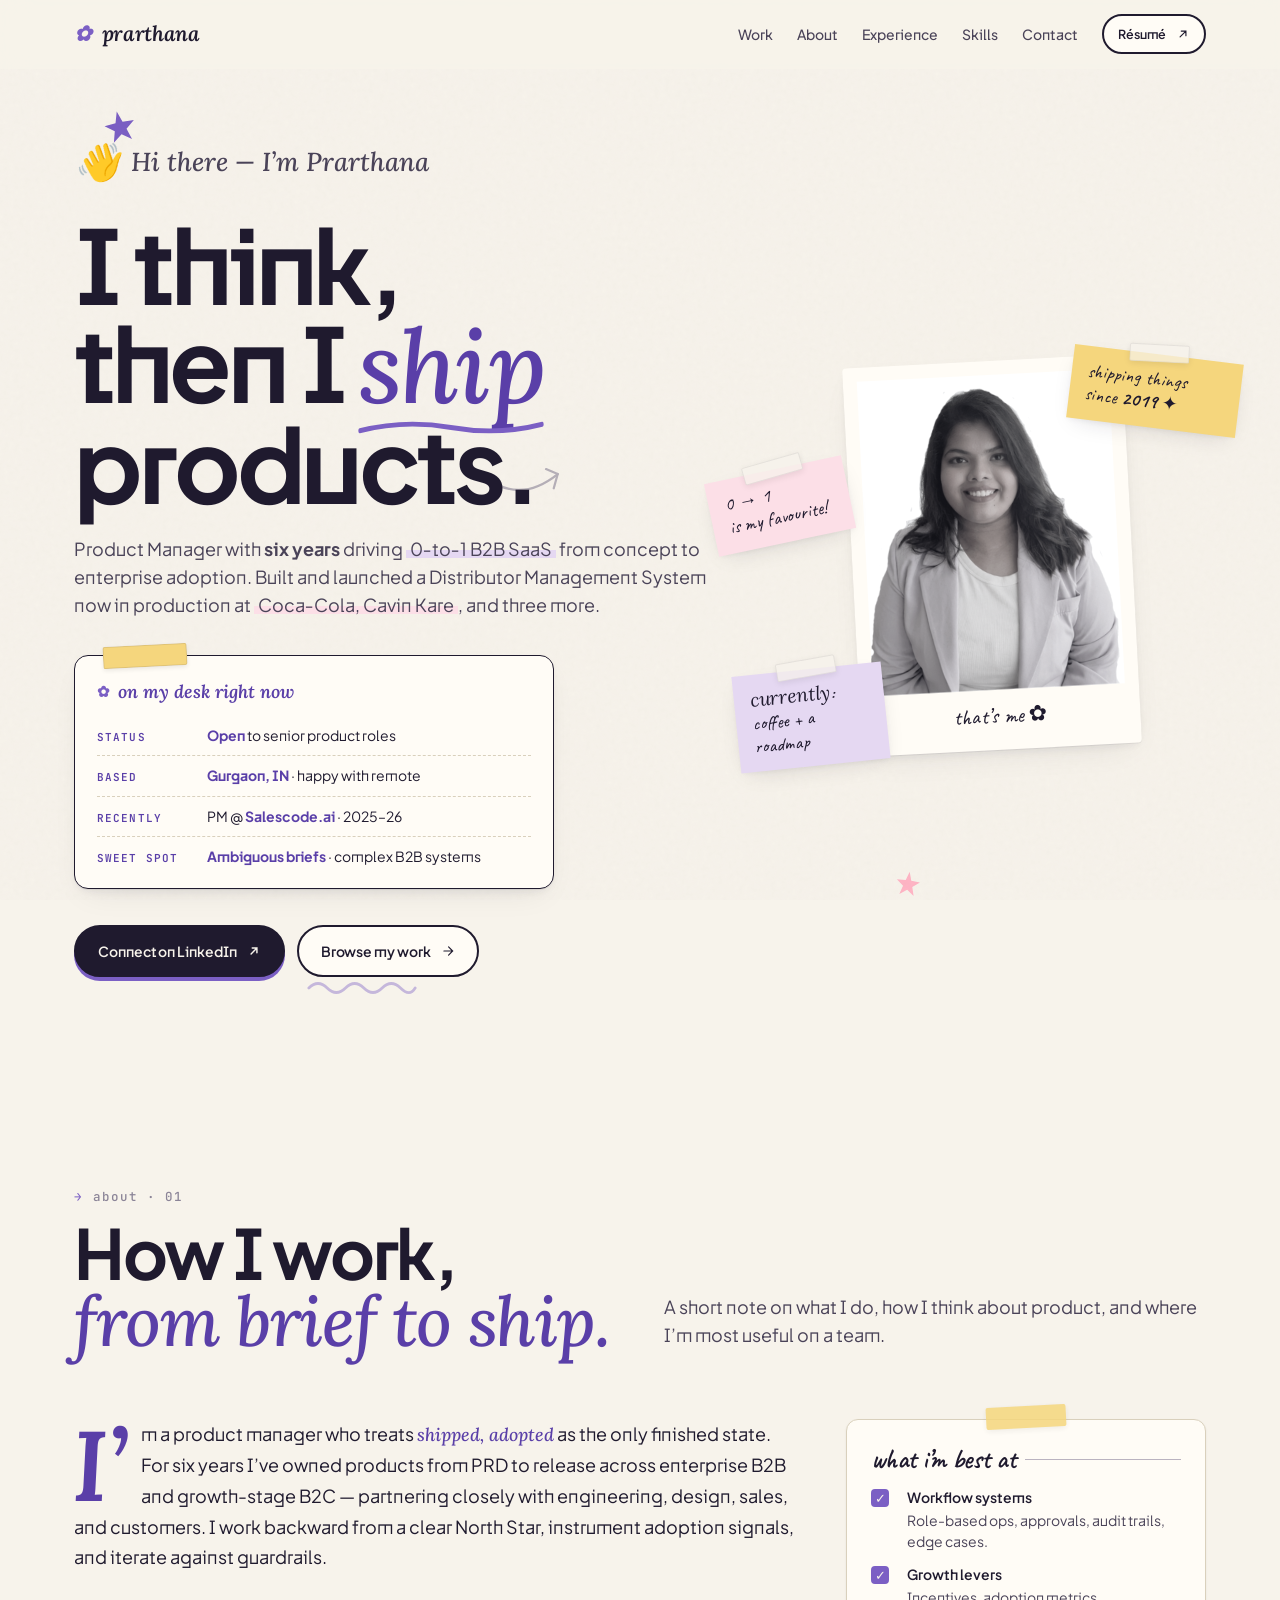
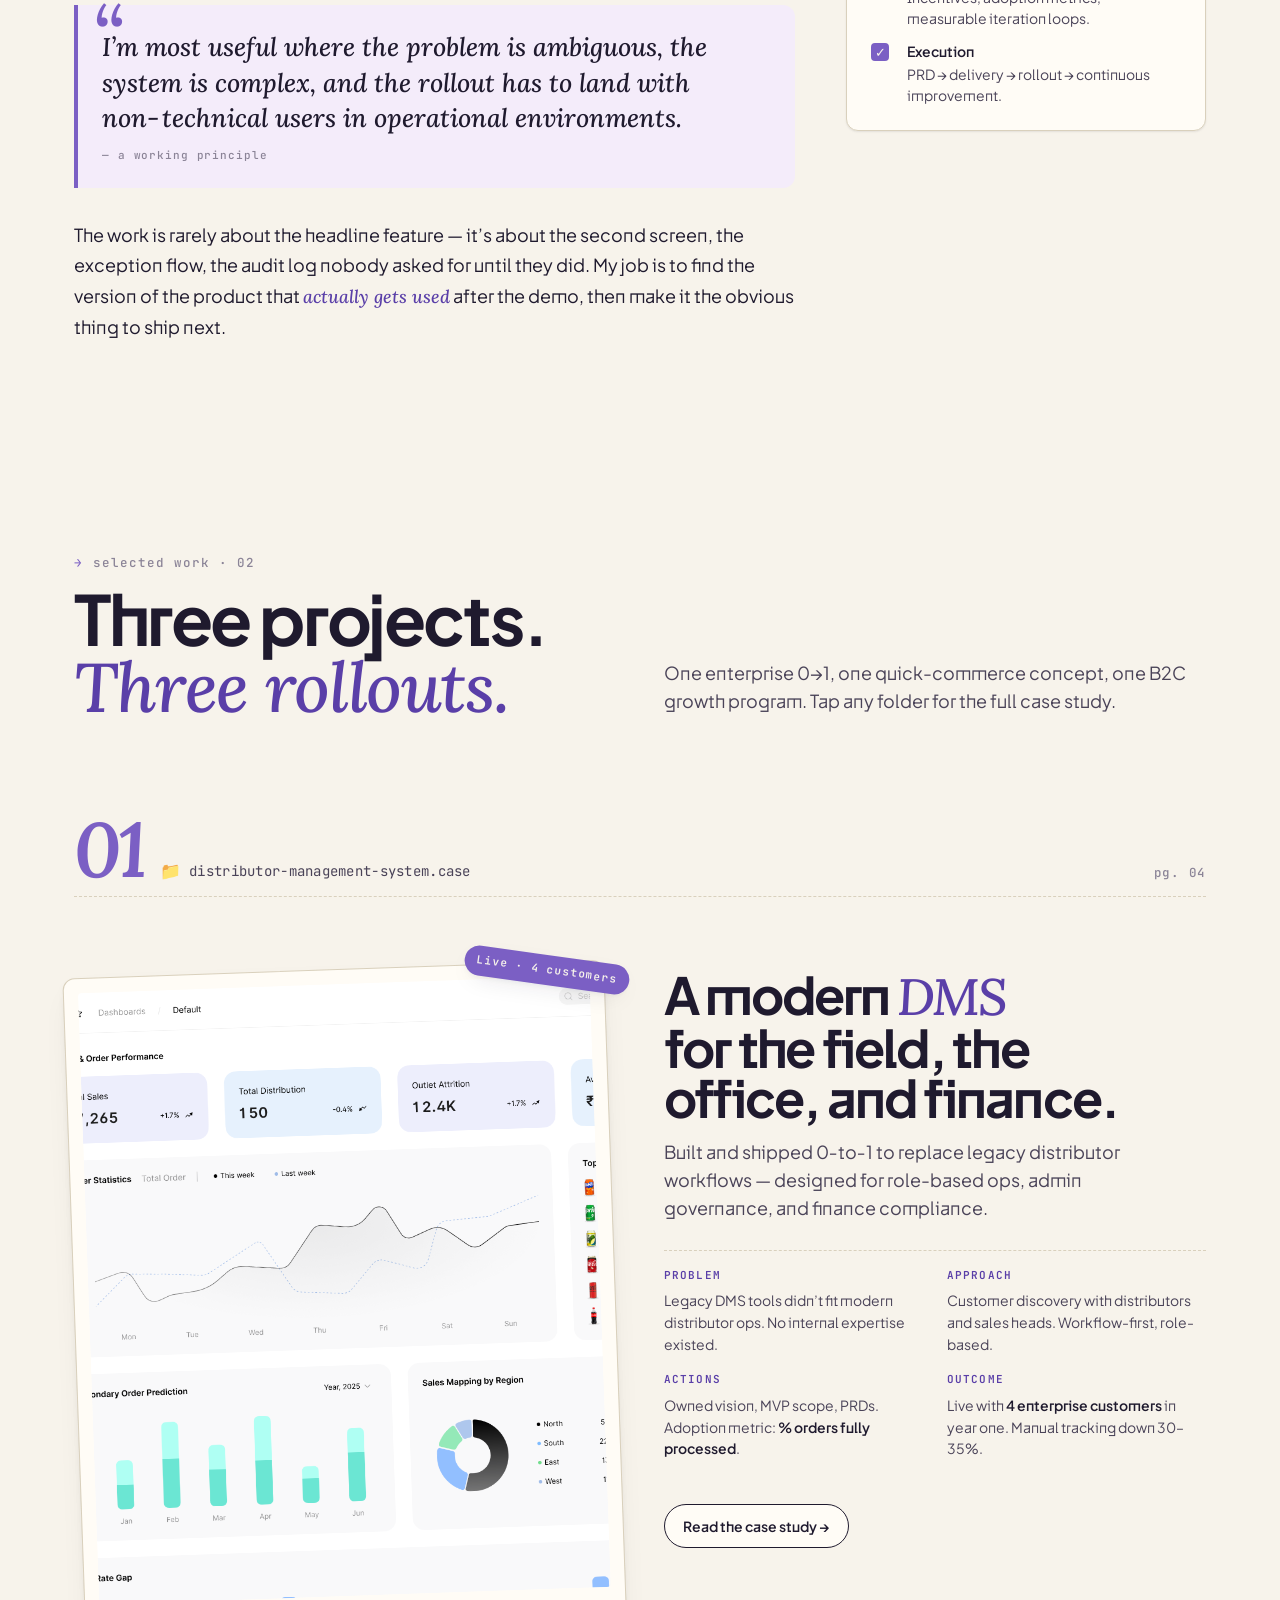
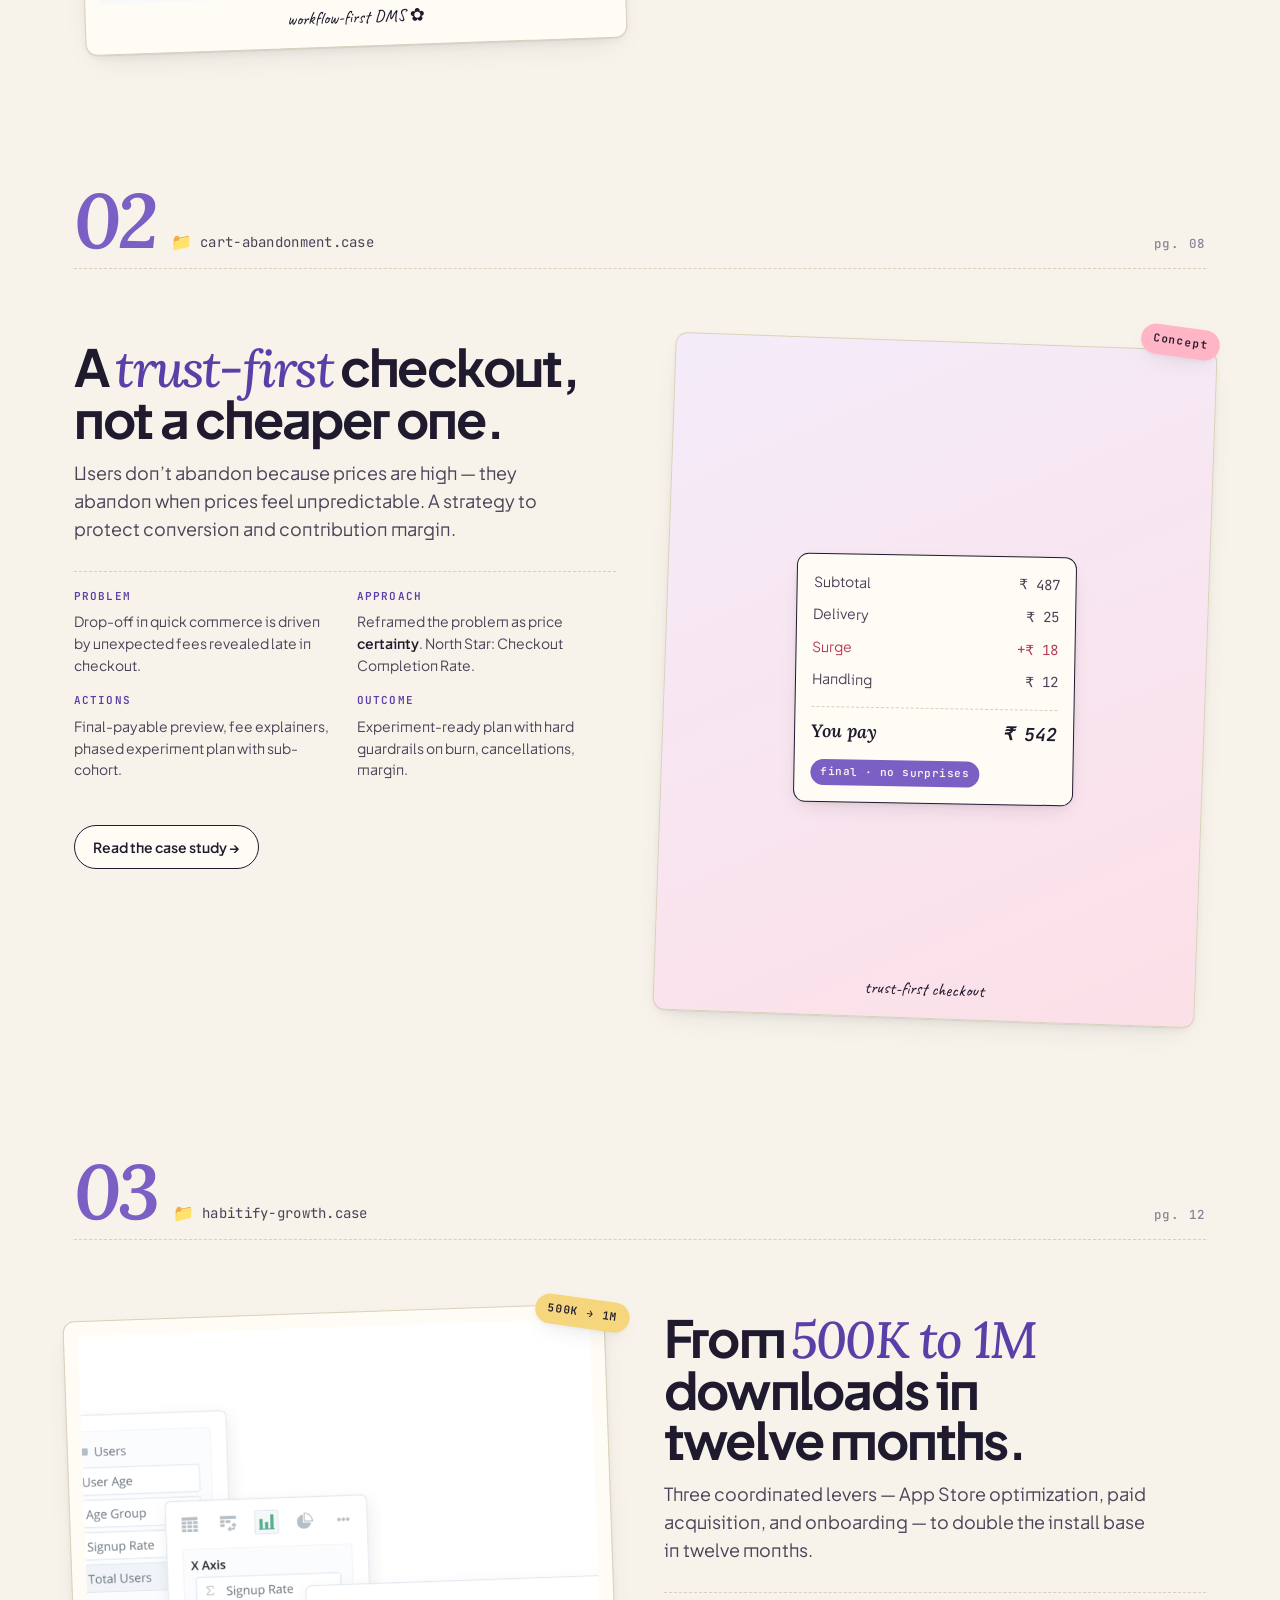
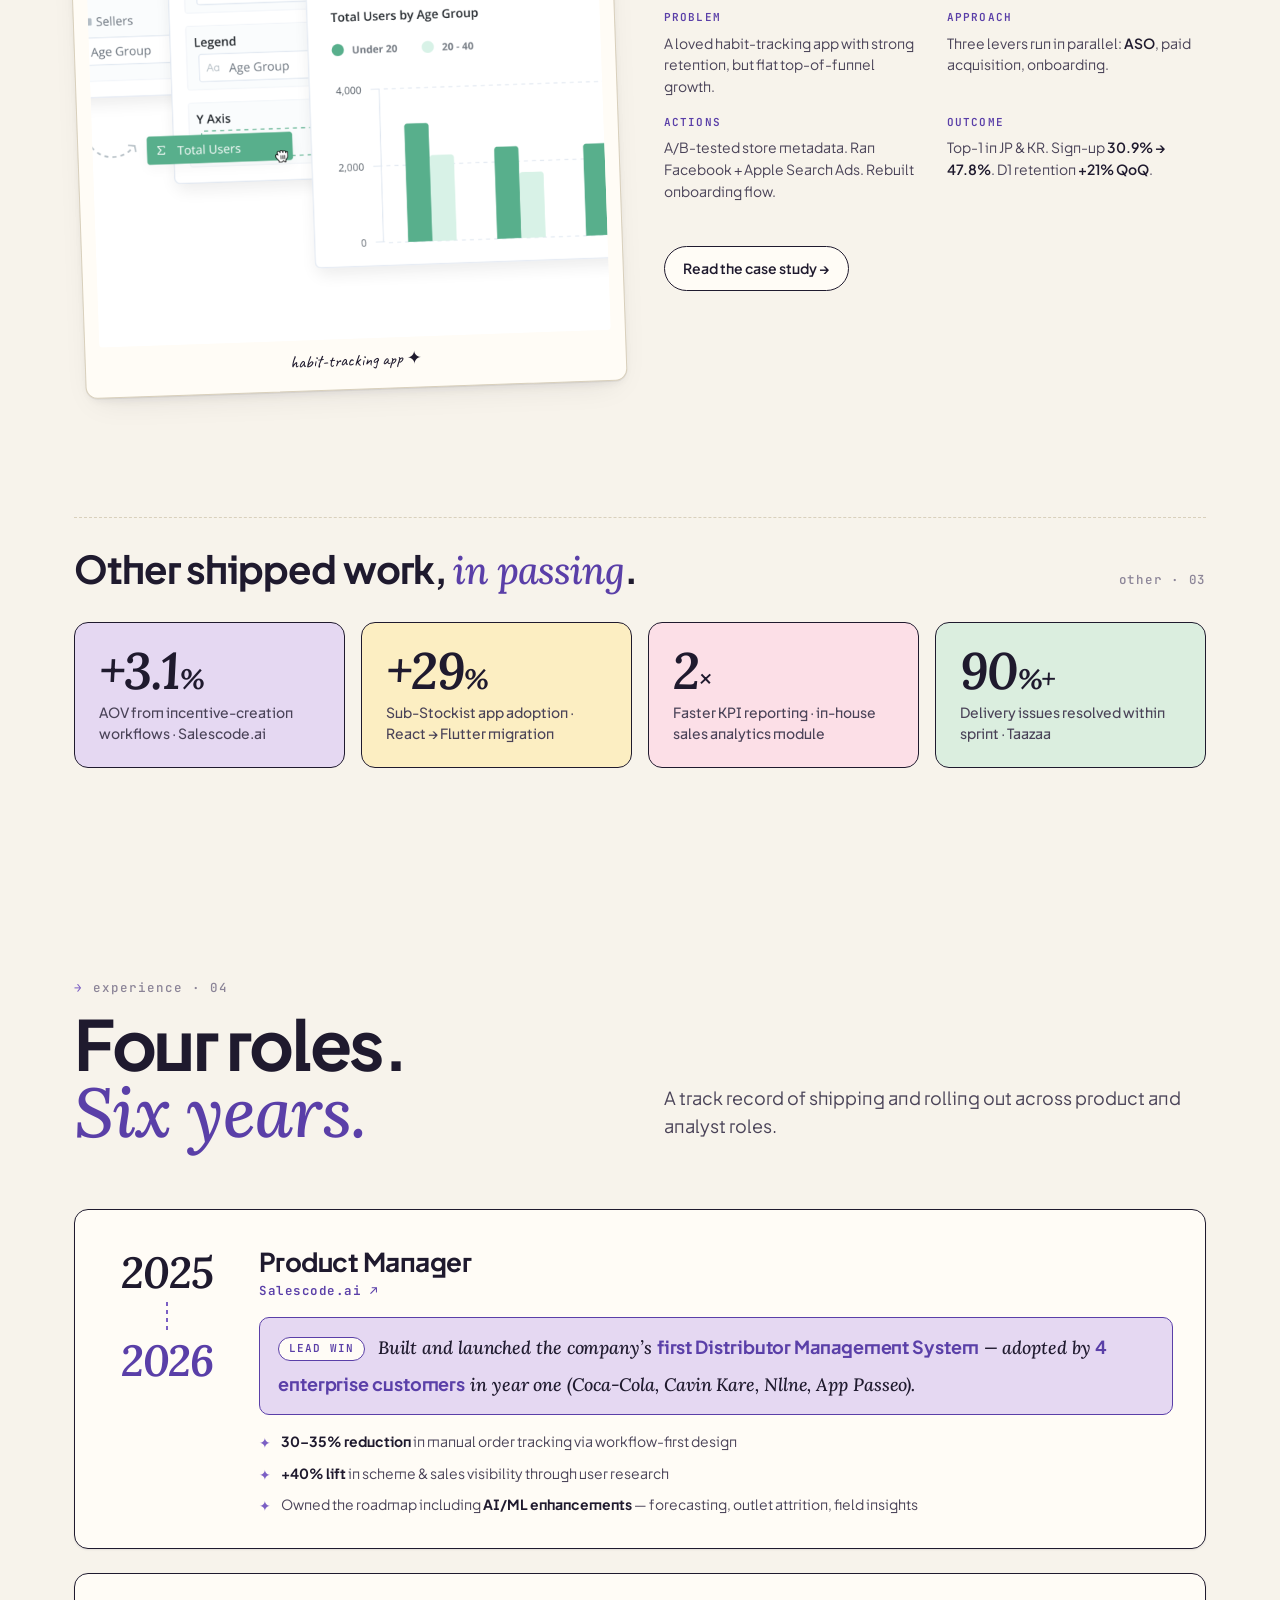
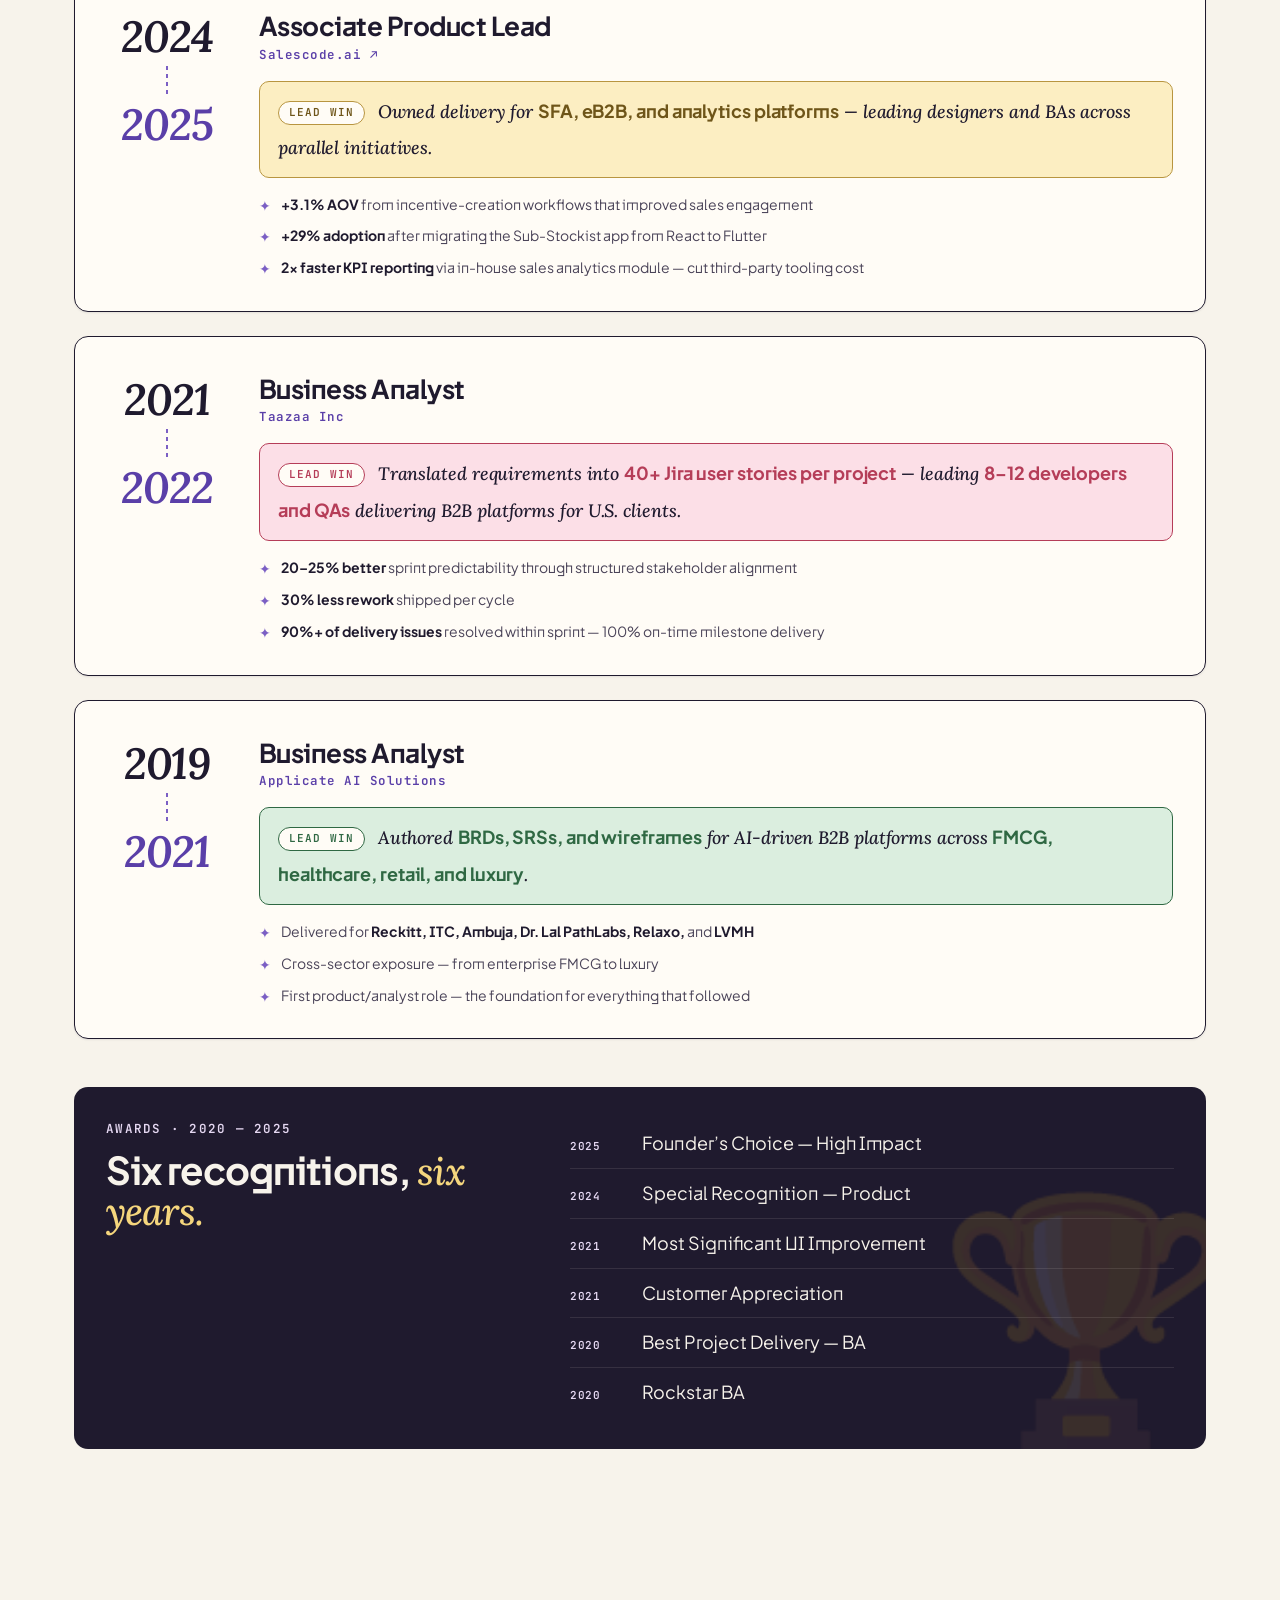
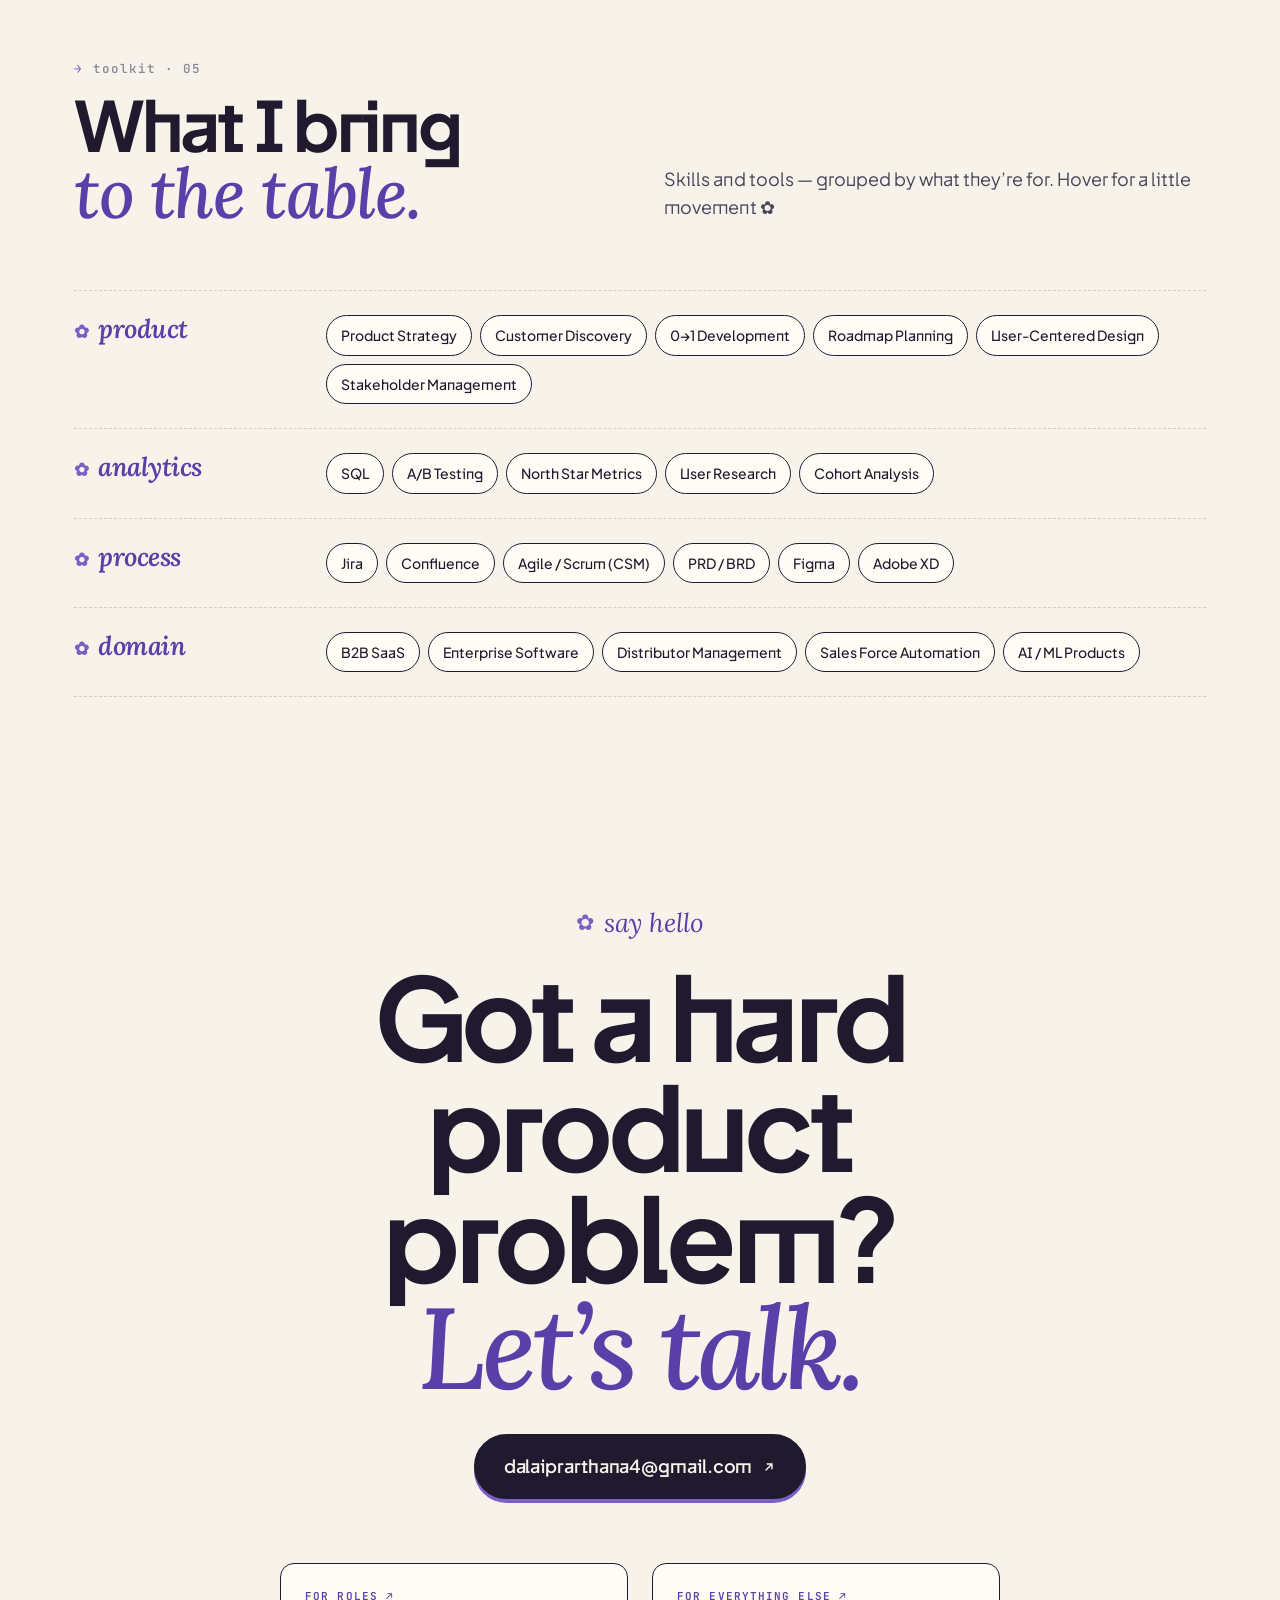
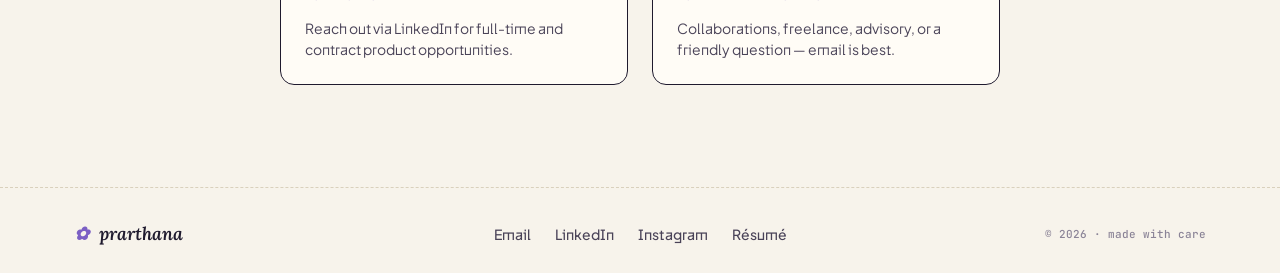
==== index.html @ 4bee8fb5 "Rebuild portfolio: hand-built static site replacing legacy WordPress - Cream paper canvas, lilac pri" ====
<!doctype html>
<html lang="en">
<head>
<script>document.documentElement.classList.add('js');</script>
<meta charset="utf-8" />
<meta name="viewport" content="width=device-width, initial-scale=1, viewport-fit=cover" />
<meta name="theme-color" content="#F7F3EB" />
<meta name="color-scheme" content="light" />

<title>Prarthana Dalai · Product Manager · 2026</title>
<meta name="description" content="Senior product manager. Six years turning ambiguous problems into shipped products. 0→1 B2B SaaS adopted by Coca-Cola, Cavin Kare, and others." />
<meta name="author" content="Prarthana Dalai" />

<meta property="og:type" content="website" />
<meta property="og:title" content="Prarthana Dalai — Product Manager" />
<meta property="og:description" content="Senior product manager. Six years turning ambiguous problems into shipped products." />
<meta property="og:image" content="assets/img/profile-photo.png" />

<link rel="icon" href="data:image/svg+xml,%3Csvg xmlns='http://www.w3.org/2000/svg' viewBox='0 0 32 32'%3E%3Crect width='32' height='32' rx='8' fill='%23F7F3EB'/%3E%3Ctext x='16' y='24' text-anchor='middle' font-family='Georgia,serif' font-style='italic' font-weight='600' font-size='22' fill='%237B5FC4'%3EP%3C/text%3E%3C/svg%3E" />

<link rel="preconnect" href="https://fonts.googleapis.com" />
<link rel="preconnect" href="https://fonts.gstatic.com" crossorigin />
<link href="https://fonts.googleapis.com/css2?family=Plus+Jakarta+Sans:wght@400;500;600;700;800&family=Lora:ital,wght@0,400..700;1,400..700&family=JetBrains+Mono:wght@400;500&family=Caveat:wght@500..700&display=swap" rel="stylesheet" />

<link rel="stylesheet" href="index.css" />
</head>

<body>

<a class="skip" href="#main">Skip to content</a>

<!-- NAV -->
<header class="nav" data-nav>
  <div class="nav__inner container">
    <a class="nav__brand" href="#top" aria-label="Prarthana Dalai — home">prarthana</a>
    <nav class="nav__links" aria-label="Primary">
      <a href="#work">Work</a>
      <a href="#about">About</a>
      <a href="#experience">Experience</a>
      <a href="#skills">Skills</a>
      <a href="#contact">Contact</a>
    </nav>
    <div class="nav__actions">
      <a class="btn btn--ghost btn--sm" href="assets/resume/Prarthana_Product_Manager.pdf" target="_blank" rel="noopener">
        Résumé
        <svg class="btn-arrow" viewBox="0 0 24 24" fill="none" stroke="currentColor" stroke-width="2" stroke-linecap="round" aria-hidden="true"><path d="M7 17L17 7M9 7h8v8"/></svg>
      </a>
    </div>
  </div>
</header>

<main id="main">

  <!-- HERO -->
  <section id="top" class="hero">

    <!-- Decorative scribbles -->
    <svg class="scribble scribble--star1" viewBox="0 0 24 24" fill="currentColor" aria-hidden="true"><path d="M12 1.5l2.4 7.4 7.6.5-6 4.7 2.2 7.4-6.2-4.5-6.2 4.5 2.2-7.4-6-4.7 7.6-.5z"/></svg>
    <svg class="scribble scribble--star2" viewBox="0 0 24 24" fill="currentColor" aria-hidden="true"><path d="M12 1.5l2.4 7.4 7.6.5-6 4.7 2.2 7.4-6.2-4.5-6.2 4.5 2.2-7.4-6-4.7 7.6-.5z"/></svg>
    <svg class="scribble scribble--squiggle" viewBox="0 0 120 24" fill="none" stroke="currentColor" stroke-width="3" stroke-linecap="round" aria-hidden="true">
      <path d="M2 12 Q 12 2 22 12 T 42 12 T 62 12 T 82 12 T 102 12 T 118 12"/>
    </svg>
    <svg class="scribble scribble--arrow1" viewBox="0 0 100 60" fill="none" stroke="currentColor" stroke-width="2.5" stroke-linecap="round" stroke-linejoin="round" aria-hidden="true">
      <path d="M5 10 Q 30 50 80 35"/>
      <path d="M70 25 L 80 35 L 70 48"/>
    </svg>

    <div class="container hero__inner">

      <div class="hero__main">
        <p class="hero__greeting" data-reveal>
          <span class="hero__greeting-wave" aria-hidden="true">👋</span>
          Hi there — I&rsquo;m Prarthana
        </p>

        <h1 class="hero__title" data-reveal>
          I think,<br/>
          then I <em>ship</em><br/>
          products.
        </h1>

        <p class="hero__lede" data-reveal>
          Product Manager with <strong>six years</strong> driving <span class="hl">0&#8209;to&#8209;1 B2B SaaS</span>
          from concept to enterprise adoption. Built and launched a Distributor Management System now in
          production at <span class="hl--rose hl">Coca&#8209;Cola, Cavin Kare</span>, and three more.
        </p>

        <div class="hero__now" data-reveal>
          <span class="hero__now-label">on my desk right now</span>
          <dl>
            <div>
              <dt>Status</dt>
              <dd><strong>Open</strong> to senior product roles</dd>
            </div>
            <div>
              <dt>Based</dt>
              <dd><strong>Gurgaon, IN</strong> · happy with remote</dd>
            </div>
            <div>
              <dt>Recently</dt>
              <dd>PM @ <strong>Salescode.ai</strong> · 2025&#8211;26</dd>
            </div>
            <div>
              <dt>Sweet spot</dt>
              <dd><strong>Ambiguous briefs</strong> · complex B2B systems</dd>
            </div>
          </dl>
        </div>

        <div class="hero__cta" data-reveal>
          <a class="btn btn--primary" href="https://www.linkedin.com/in/prarthana-dalai-ba931a186/" target="_blank" rel="noopener">
            Connect on LinkedIn
            <svg class="btn-arrow" viewBox="0 0 24 24" fill="none" stroke="currentColor" stroke-width="2.5" stroke-linecap="round" aria-hidden="true"><path d="M7 17L17 7M9 7h8v8"/></svg>
          </a>
          <a class="btn btn--ghost" href="#work">
            Browse my work
            <svg class="btn-arrow" viewBox="0 0 24 24" fill="none" stroke="currentColor" stroke-width="2" stroke-linecap="round" aria-hidden="true"><path d="M5 12h14M13 5l7 7-7 7"/></svg>
          </a>
        </div>
      </div>

      <div class="hero__side" data-reveal>
        <figure class="polaroid">
          <img src="assets/img/profile-photo.png" alt="Portrait of Prarthana Dalai" loading="eager" />
          <figcaption class="polaroid__cap">that&rsquo;s me ✿</figcaption>
        </figure>

        <div class="sticky hero__sticky-1" aria-hidden="true">
          shipping things<br/>
          since <strong>2019</strong> ✦
        </div>

        <div class="sticky hero__sticky-2 sticky--lilac" aria-hidden="true">
          <em style="font-family: var(--font-italic);">currently</em>:<br/>
          coffee + a roadmap
        </div>

        <div class="sticky hero__sticky-3 sticky--rose" aria-hidden="true">
          0 → 1<br/>
          is my favourite!
        </div>
      </div>

    </div>
  </section>


  <!-- ABOUT -->
  <section id="about" class="section">
    <div class="container">

      <header class="section__head">
        <div>
          <span class="section__pg">about · 01</span>
          <h2 class="section__title">
            How I work,<br/>
            <em>from brief to ship.</em>
          </h2>
        </div>
        <p class="section__deck">
          A short note on what I do, how I think about product, and where
          I&rsquo;m most useful on a team.
        </p>
      </header>

      <div class="about">

        <div class="about__body" data-reveal>
          <p class="dropcap">
            I&rsquo;m a product manager who treats <em>shipped, adopted</em> as the only finished
            state. For six years I&rsquo;ve owned products from PRD to release across enterprise
            B2B and growth-stage B2C — partnering closely with engineering, design, sales, and
            customers. I work backward from a clear North Star, instrument adoption signals,
            and iterate against guardrails.
          </p>

          <blockquote class="pullquote">
            I&rsquo;m most useful where the problem is ambiguous, the system is complex, and the
            rollout has to land with non&#8209;technical users in operational environments.
            <cite>— a working principle</cite>
          </blockquote>

          <p>
            The work is rarely about the headline feature — it&rsquo;s about the second screen,
            the exception flow, the audit log nobody asked for until they did. My job is to
            find the version of the product that <em>actually gets used</em> after the demo,
            then make it the obvious thing to ship next.
          </p>
        </div>

        <aside class="about__sidebar" data-reveal>
          <div class="todo-card">
            <div class="todo-card__tape" aria-hidden="true"></div>
            <h3 class="todo-card__title">what i&rsquo;m best at</h3>
            <ul class="todo-card__list">
              <li>
                <span class="todo-card__check todo-card__check--done" aria-hidden="true"></span>
                <div>
                  <strong>Workflow systems</strong>
                  Role-based ops, approvals, audit trails, edge cases.
                </div>
              </li>
              <li>
                <span class="todo-card__check todo-card__check--done" aria-hidden="true"></span>
                <div>
                  <strong>Growth levers</strong>
                  Incentives, adoption metrics, measurable iteration loops.
                </div>
              </li>
              <li>
                <span class="todo-card__check todo-card__check--done" aria-hidden="true"></span>
                <div>
                  <strong>Execution</strong>
                  PRD → delivery → rollout → continuous improvement.
                </div>
              </li>
            </ul>
          </div>
        </aside>

      </div>

    </div>
  </section>


  <!-- WORK -->
  <section id="work" class="section">
    <div class="container">

      <header class="section__head">
        <div>
          <span class="section__pg">selected work · 02</span>
          <h2 class="section__title">
            Three projects.<br/>
            <em>Three rollouts.</em>
          </h2>
        </div>
        <p class="section__deck">
          One enterprise 0→1, one quick-commerce concept, one B2C growth program.
          Tap any folder for the full case study.
        </p>
      </header>

      <div class="folder-grid">

        <article class="folder" data-reveal>
          <header class="folder__head">
            <span class="folder__num">01</span>
            <span class="folder__filename">distributor-management-system.case</span>
            <span class="folder__pg">pg. 04</span>
          </header>

          <div class="folder__media">
            <div class="folder__media-frame">
              <img src="assets/img/dms-project.png" alt="Distributor Management System product screenshot" loading="lazy" />
              <p class="folder__media-cap">workflow-first DMS ✿</p>
            </div>
            <span class="folder__sticker">Live · 4 customers</span>
          </div>

          <div class="folder__body">
            <h3 class="folder__title">A modern <em>DMS</em> for the field, the office, and finance.</h3>
            <p class="folder__deck">
              Built and shipped 0&#8209;to&#8209;1 to replace legacy distributor workflows — designed for
              role-based ops, admin governance, and finance compliance.
            </p>

            <dl class="folder__pap">
              <div>
                <dt>Problem</dt>
                <dd>Legacy DMS tools didn&rsquo;t fit modern distributor ops. No internal expertise existed.</dd>
              </div>
              <div>
                <dt>Approach</dt>
                <dd>Customer discovery with distributors and sales heads. Workflow-first, role-based.</dd>
              </div>
              <div>
                <dt>Actions</dt>
                <dd>Owned vision, MVP scope, PRDs. Adoption metric: <strong>% orders fully processed</strong>.</dd>
              </div>
              <div>
                <dt>Outcome</dt>
                <dd>Live with <strong>4 enterprise customers</strong> in year one. Manual tracking down 30–35%.</dd>
              </div>
            </dl>

            <a class="folder__cta" href="projects/dms.html">
              Read the case study →
            </a>
          </div>
        </article>


        <article class="folder folder--right" data-reveal>
          <header class="folder__head">
            <span class="folder__num">02</span>
            <span class="folder__filename">cart-abandonment.case</span>
            <span class="folder__pg">pg. 08</span>
          </header>

          <div class="folder__media">
            <div class="folder__media-frame folder__media-frame--graphic">
              <div class="checkout-card" aria-hidden="true">
                <div class="checkout-card__row"><span>Subtotal</span><span class="mono">₹ 487</span></div>
                <div class="checkout-card__row"><span>Delivery</span><span class="mono">₹ 25</span></div>
                <div class="checkout-card__row checkout-card__row--surcharge"><span>Surge</span><span class="mono">+₹ 18</span></div>
                <div class="checkout-card__row"><span>Handling</span><span class="mono">₹ 12</span></div>
                <div class="checkout-card__row checkout-card__row--total"><span>You pay</span><span class="mono">₹ 542</span></div>
                <div class="checkout-card__chip">final · no surprises</div>
              </div>
              <p class="folder__media-cap">trust-first checkout</p>
            </div>
            <span class="folder__sticker folder__sticker--rose">Concept</span>
          </div>

          <div class="folder__body">
            <h3 class="folder__title">A <em>trust-first</em> checkout, not a cheaper one.</h3>
            <p class="folder__deck">
              Users don&rsquo;t abandon because prices are high — they abandon when prices feel
              unpredictable. A strategy to protect conversion and contribution margin.
            </p>

            <dl class="folder__pap">
              <div>
                <dt>Problem</dt>
                <dd>Drop-off in quick commerce is driven by unexpected fees revealed late in checkout.</dd>
              </div>
              <div>
                <dt>Approach</dt>
                <dd>Reframed the problem as price <strong>certainty</strong>. North Star: Checkout Completion Rate.</dd>
              </div>
              <div>
                <dt>Actions</dt>
                <dd>Final-payable preview, fee explainers, phased experiment plan with sub-cohort.</dd>
              </div>
              <div>
                <dt>Outcome</dt>
                <dd>Experiment-ready plan with hard guardrails on burn, cancellations, margin.</dd>
              </div>
            </dl>

            <a class="folder__cta" href="projects/cart-abandonment.html">
              Read the case study →
            </a>
          </div>
        </article>


        <article class="folder" data-reveal>
          <header class="folder__head">
            <span class="folder__num">03</span>
            <span class="folder__filename">habitify-growth.case</span>
            <span class="folder__pg">pg. 12</span>
          </header>

          <div class="folder__media">
            <div class="folder__media-frame">
              <img src="assets/img/SCR-20230315-39-800x800-1.png" alt="Habitify app interface" loading="lazy" />
              <p class="folder__media-cap">habit-tracking app ✦</p>
            </div>
            <span class="folder__sticker folder__sticker--sun">500K → 1M</span>
          </div>

          <div class="folder__body">
            <h3 class="folder__title">From <em>500K to 1M</em> downloads in twelve months.</h3>
            <p class="folder__deck">
              Three coordinated levers — App Store optimization, paid acquisition, and onboarding —
              to double the install base in twelve months.
            </p>

            <dl class="folder__pap">
              <div>
                <dt>Problem</dt>
                <dd>A loved habit-tracking app with strong retention, but flat top-of-funnel growth.</dd>
              </div>
              <div>
                <dt>Approach</dt>
                <dd>Three levers run in parallel: <strong>ASO</strong>, paid acquisition, onboarding.</dd>
              </div>
              <div>
                <dt>Actions</dt>
                <dd>A/B-tested store metadata. Ran Facebook + Apple Search Ads. Rebuilt onboarding flow.</dd>
              </div>
              <div>
                <dt>Outcome</dt>
                <dd>Top-1 in JP &amp; KR. Sign-up <strong>30.9% → 47.8%</strong>. D1 retention <strong>+21% QoQ</strong>.</dd>
              </div>
            </dl>

            <a class="folder__cta" href="projects/habitify.html">
              Read the case study →
            </a>
          </div>
        </article>

      </div>


      <!-- BY THE NUMBERS -->
      <div class="numbers" data-reveal>
        <div class="numbers__head">
          <h3 class="numbers__title">Other shipped work, <em>in passing</em>.</h3>
          <span class="numbers__pg">other · 03</span>
        </div>
        <div class="numbers__grid">
          <div class="numbers__cell">
            <span class="numbers__metric">+3.1<span>%</span></span>
            <span class="numbers__label">AOV from incentive-creation workflows · Salescode.ai</span>
          </div>
          <div class="numbers__cell">
            <span class="numbers__metric">+29<span>%</span></span>
            <span class="numbers__label">Sub-Stockist app adoption · React → Flutter migration</span>
          </div>
          <div class="numbers__cell">
            <span class="numbers__metric">2<span>×</span></span>
            <span class="numbers__label">Faster KPI reporting · in-house sales analytics module</span>
          </div>
          <div class="numbers__cell">
            <span class="numbers__metric">90<span>%+</span></span>
            <span class="numbers__label">Delivery issues resolved within sprint · Taazaa</span>
          </div>
        </div>
      </div>

    </div>
  </section>


  <!-- EXPERIENCE -->
  <section id="experience" class="section">
    <div class="container">

      <header class="section__head">
        <div>
          <span class="section__pg">experience · 04</span>
          <h2 class="section__title">
            Four roles.<br/>
            <em>Six years.</em>
          </h2>
        </div>
        <p class="section__deck">
          A track record of shipping and rolling out across product and analyst roles.
        </p>
      </header>

      <ol class="timeline">

        <li class="role" data-reveal>
          <div class="role__years" aria-label="2025 to 2026">
            <span class="role__year">2025</span>
            <span class="role__year-line" aria-hidden="true"></span>
            <span class="role__year">2026</span>
          </div>
          <div class="role__main">
            <header class="role__head">
              <h3>Product Manager</h3>
              <a class="role__company" href="https://salescode.ai/" target="_blank" rel="noopener">Salescode.ai ↗</a>
            </header>
            <p class="role__highlight role__highlight--lilac">
              <span class="role__highlight-tag">Lead win</span>
              Built and launched the company&rsquo;s <strong>first Distributor Management System</strong> &mdash; adopted by <strong>4 enterprise customers</strong> in year one (Coca-Cola, Cavin Kare, Nllne, App Passeo).
            </p>
            <ul class="role__bullets">
              <li><strong>30–35% reduction</strong> in manual order tracking via workflow-first design</li>
              <li><strong>+40% lift</strong> in scheme &amp; sales visibility through user research</li>
              <li>Owned the roadmap including <strong>AI/ML enhancements</strong> &mdash; forecasting, outlet attrition, field insights</li>
            </ul>
          </div>
        </li>

        <li class="role" data-reveal>
          <div class="role__years" aria-label="2024 to 2025">
            <span class="role__year">2024</span>
            <span class="role__year-line" aria-hidden="true"></span>
            <span class="role__year">2025</span>
          </div>
          <div class="role__main">
            <header class="role__head">
              <h3>Associate Product Lead</h3>
              <a class="role__company" href="https://salescode.ai/" target="_blank" rel="noopener">Salescode.ai ↗</a>
            </header>
            <p class="role__highlight role__highlight--sun">
              <span class="role__highlight-tag">Lead win</span>
              Owned delivery for <strong>SFA, eB2B, and analytics platforms</strong> &mdash; leading designers and BAs across parallel initiatives.
            </p>
            <ul class="role__bullets">
              <li><strong>+3.1% AOV</strong> from incentive-creation workflows that improved sales engagement</li>
              <li><strong>+29% adoption</strong> after migrating the Sub-Stockist app from React to Flutter</li>
              <li><strong>2&times; faster KPI reporting</strong> via in-house sales analytics module &mdash; cut third-party tooling cost</li>
            </ul>
          </div>
        </li>

        <li class="role" data-reveal>
          <div class="role__years" aria-label="2021 to 2022">
            <span class="role__year">2021</span>
            <span class="role__year-line" aria-hidden="true"></span>
            <span class="role__year">2022</span>
          </div>
          <div class="role__main">
            <header class="role__head">
              <h3>Business Analyst</h3>
              <span class="role__company">Taazaa Inc</span>
            </header>
            <p class="role__highlight role__highlight--rose">
              <span class="role__highlight-tag">Lead win</span>
              Translated requirements into <strong>40+ Jira user stories per project</strong> &mdash; leading <strong>8&ndash;12 developers and QAs</strong> delivering B2B platforms for U.S. clients.
            </p>
            <ul class="role__bullets">
              <li><strong>20–25% better</strong> sprint predictability through structured stakeholder alignment</li>
              <li><strong>30% less rework</strong> shipped per cycle</li>
              <li><strong>90%+ of delivery issues</strong> resolved within sprint &mdash; 100% on-time milestone delivery</li>
            </ul>
          </div>
        </li>

        <li class="role" data-reveal>
          <div class="role__years" aria-label="2019 to 2021">
            <span class="role__year">2019</span>
            <span class="role__year-line" aria-hidden="true"></span>
            <span class="role__year">2021</span>
          </div>
          <div class="role__main">
            <header class="role__head">
              <h3>Business Analyst</h3>
              <span class="role__company">Applicate AI Solutions</span>
            </header>
            <p class="role__highlight role__highlight--mint">
              <span class="role__highlight-tag">Lead win</span>
              Authored <strong>BRDs, SRSs, and wireframes</strong> for AI-driven B2B platforms across <strong>FMCG, healthcare, retail, and luxury</strong>.
            </p>
            <ul class="role__bullets">
              <li>Delivered for <strong>Reckitt, ITC, Ambuja, Dr. Lal PathLabs, Relaxo,</strong> and <strong>LVMH</strong></li>
              <li>Cross-sector exposure &mdash; from enterprise FMCG to luxury</li>
              <li>First product/analyst role &mdash; the foundation for everything that followed</li>
            </ul>
          </div>
        </li>

      </ol>

      <div class="honors" data-reveal>
        <div class="honors__left">
          <span class="honors__label">Awards · 2020 — 2025</span>
          <h3 class="honors__title">Six recognitions, <em>six years.</em></h3>
        </div>
        <ul class="honors__list">
          <li><span class="honors__year">2025</span> Founder&rsquo;s Choice — High Impact</li>
          <li><span class="honors__year">2024</span> Special Recognition — Product</li>
          <li><span class="honors__year">2021</span> Most Significant UI Improvement</li>
          <li><span class="honors__year">2021</span> Customer Appreciation</li>
          <li><span class="honors__year">2020</span> Best Project Delivery — BA</li>
          <li><span class="honors__year">2020</span> Rockstar BA</li>
        </ul>
      </div>

    </div>
  </section>


  <!-- SKILLS -->
  <section id="skills" class="section">
    <div class="container">

      <header class="section__head">
        <div>
          <span class="section__pg">toolkit · 05</span>
          <h2 class="section__title">
            What I bring<br/>
            <em>to the table.</em>
          </h2>
        </div>
        <p class="section__deck">
          Skills and tools — grouped by what they&rsquo;re for. Hover for a little movement ✿
        </p>
      </header>

      <div data-reveal>
        <div class="skills-row">
          <h3 class="skills-row__heading">product</h3>
          <ul class="skills-row__list">
            <li>Product Strategy</li>
            <li>Customer Discovery</li>
            <li>0→1 Development</li>
            <li>Roadmap Planning</li>
            <li>User-Centered Design</li>
            <li>Stakeholder Management</li>
          </ul>
        </div>

        <div class="skills-row">
          <h3 class="skills-row__heading">analytics</h3>
          <ul class="skills-row__list">
            <li>SQL</li>
            <li>A/B Testing</li>
            <li>North Star Metrics</li>
            <li>User Research</li>
            <li>Cohort Analysis</li>
          </ul>
        </div>

        <div class="skills-row">
          <h3 class="skills-row__heading">process</h3>
          <ul class="skills-row__list">
            <li>Jira</li>
            <li>Confluence</li>
            <li>Agile / Scrum (CSM)</li>
            <li>PRD / BRD</li>
            <li>Figma</li>
            <li>Adobe XD</li>
          </ul>
        </div>

        <div class="skills-row">
          <h3 class="skills-row__heading">domain</h3>
          <ul class="skills-row__list">
            <li>B2B SaaS</li>
            <li>Enterprise Software</li>
            <li>Distributor Management</li>
            <li>Sales Force Automation</li>
            <li>AI / ML Products</li>
          </ul>
        </div>
      </div>

    </div>
  </section>


  <!-- CONTACT -->
  <section id="contact" class="section section--contact">
    <div class="container">

      <div class="contact" data-reveal>
        <span class="contact__greet">say hello</span>
        <h2 class="contact__title">
          Got a hard product problem?<br/>
          <em>Let&rsquo;s talk.</em>
        </h2>

        <div class="contact__cta">
          <a class="btn btn--primary btn--lg" href="mailto:dalaiprarthana4@gmail.com">
            dalaiprarthana4@gmail.com
            <svg class="btn-arrow" viewBox="0 0 24 24" fill="none" stroke="currentColor" stroke-width="2.5" stroke-linecap="round" aria-hidden="true"><path d="M7 17L17 7M9 7h8v8"/></svg>
          </a>
        </div>

        <div class="contact__split">
          <a class="contact__card" href="https://www.linkedin.com/in/prarthana-dalai-ba931a186/" target="_blank" rel="noopener">
            <span class="contact__label">For Roles ↗</span>
            <p>Reach out via LinkedIn for full-time and contract product opportunities.</p>
          </a>
          <a class="contact__card" href="https://www.instagram.com/prar_tha_naa" target="_blank" rel="noopener">
            <span class="contact__label">For Everything Else ↗</span>
            <p>Collaborations, freelance, advisory, or a friendly question — email is best.</p>
          </a>
        </div>
      </div>

    </div>
  </section>

</main>


<footer class="footer">
  <div class="container footer__inner">
    <div class="footer__brand">prarthana</div>
    <nav class="footer__links" aria-label="Footer">
      <a href="mailto:dalaiprarthana4@gmail.com">Email</a>
      <a href="https://www.linkedin.com/in/prarthana-dalai-ba931a186/" target="_blank" rel="noopener">LinkedIn</a>
      <a href="https://www.instagram.com/prar_tha_naa" target="_blank" rel="noopener">Instagram</a>
      <a href="assets/resume/Prarthana_Product_Manager.pdf" target="_blank" rel="noopener">Résumé</a>
    </nav>
    <p class="footer__meta">© <span data-year>2026</span> · made with care</p>
  </div>
</footer>

<script src="index.js" defer></script>
</body>
</html>
---- index.css ----
/* ============================================================
   PRARTHANA DALAI · PORTFOLIO 2026
   Warm minimalism · sketchbook · cream paper, lilac accent
   ============================================================ */

:root {
  /* Paper — warm cream, lots of white space */
  --paper:        #F7F3EB;
  --paper-2:      #FFFCF6;
  --paper-3:      #EDE6D5;
  --paper-4:      #E1D8C2;

  /* Ink */
  --ink:          #1F1A2E;
  --ink-2:        #4A4358;
  --ink-3:        #8B8497;
  --ink-4:        #BAB3C0;
  --ink-line:     #2D2640;

  /* Lilac — primary accent */
  --lilac:        #7B5FC4;
  --lilac-deep:   #5A3FA8;
  --lilac-soft:   #E5D8F2;
  --lilac-tint:   #F4ECFA;

  /* Sticky-note colors */
  --sun:          #F5D67D;
  --sun-soft:     #FCEEC2;
  --rose:         #FFB5C5;
  --rose-soft:    #FCDFE7;
  --mint:         #A8D5B8;
  --mint-soft:    #DBEEDF;
  --sky:          #B8D5F5;

  /* Borders */
  --border:       #D9D0BC;
  --border-soft:  #E8E0CB;
  --border-ink:   #1F1A2E;

  /* Type */
  --font-body:    'Plus Jakarta Sans', ui-sans-serif, system-ui, -apple-system, "Segoe UI", sans-serif;
  --font-italic:  'Lora', Georgia, "Times New Roman", serif;
  --font-mono:    'JetBrains Mono', ui-monospace, "SF Mono", Menlo, monospace;
  --font-hand:    'Caveat', "Comic Sans MS", cursive;

  /* Type scale */
  --t-2xs:  11px;
  --t-xs:   12.5px;
  --t-sm:   14px;
  --t-base: 16px;
  --t-md:   18px;
  --t-lg:   21px;
  --t-xl:   26px;
  --t-2xl:  34px;
  --t-3xl:  44px;
  --t-4xl:  56px;
  --t-5xl:  72px;
  --t-6xl:  96px;
  --t-7xl:  128px;

  /* Spacing 8pt */
  --s-1:  4px;  --s-2:  8px;  --s-3: 12px; --s-4: 16px; --s-5: 24px;
  --s-6: 32px;  --s-8: 48px;  --s-10: 64px; --s-12: 96px; --s-16: 128px;
  --s-20: 192px;

  /* Layout */
  --container: 1180px;
  --gutter:    24px;
  --nav-h:     68px;

  /* Radii — soft, organic */
  --r-sm:    8px;
  --r-md:   14px;
  --r-lg:   22px;
  --r-pill: 999px;

  /* Motion */
  --ease:     cubic-bezier(.22, .61, .36, 1);
  --ease-out: cubic-bezier(.16, 1, .3, 1);
  --spring:   cubic-bezier(.34, 1.56, .64, 1);
  --dur-1: 200ms;
  --dur-2: 360ms;
  --dur-3: 720ms;

  /* Shadows — soft, like paper */
  --shadow-sm: 0 1px 2px rgba(31, 26, 46, 0.06), 0 1px 3px rgba(31, 26, 46, 0.04);
  --shadow-md: 0 8px 24px -10px rgba(31, 26, 46, 0.18), 0 2px 6px -2px rgba(31, 26, 46, 0.08);
  --shadow-paper: 0 1px 0 rgba(31, 26, 46, 0.06), 0 4px 12px -4px rgba(31, 26, 46, 0.10), 0 12px 32px -12px rgba(31, 26, 46, 0.10);
}

/* ============================================================
   Reset & base
   ============================================================ */

*, *::before, *::after { box-sizing: border-box; }

html {
  -webkit-text-size-adjust: 100%;
  scroll-behavior: smooth;
  scroll-padding-top: calc(var(--nav-h) + 16px);
  color-scheme: light;
}

body {
  margin: 0;
  font-family: var(--font-body);
  font-size: var(--t-base);
  line-height: 1.6;
  color: var(--ink);
  background: var(--paper);
  -webkit-font-smoothing: antialiased;
  -moz-osx-font-smoothing: grayscale;
  text-rendering: optimizeLegibility;
  font-feature-settings: "ss01", "cv11";
  position: relative;
  overflow-x: hidden;
}

/* Subtle paper grain */
body::after {
  content: "";
  position: fixed;
  inset: 0;
  pointer-events: none;
  z-index: 1;
  opacity: 0.04;
  mix-blend-mode: multiply;
  background-image: url("data:image/svg+xml;utf8,<svg xmlns='http://www.w3.org/2000/svg' viewBox='0 0 200 200'><filter id='n'><feTurbulence type='fractalNoise' baseFrequency='0.85' numOctaves='2' stitchTiles='stitch'/><feColorMatrix values='0 0 0 0 0.10  0 0 0 0 0.08  0 0 0 0 0.16  0 0 0 0.6 0'/></filter><rect width='100%' height='100%' filter='url(%23n)'/></svg>");
}

img, svg, video { display: block; max-width: 100%; height: auto; }
img { color: transparent; }

h1, h2, h3, h4, h5, h6 { margin: 0; font-weight: 600; letter-spacing: -0.02em; line-height: 1.1; }
p { margin: 0; }
ul, ol { margin: 0; padding: 0; list-style: none; }

a {
  color: inherit;
  text-decoration: none;
  transition: color var(--dur-1) var(--ease);
}

button { font: inherit; color: inherit; background: none; border: 0; cursor: pointer; padding: 0; }

::selection { background: var(--lilac); color: var(--paper-2); }

:focus { outline: none; }
:focus-visible {
  outline: 2px solid var(--lilac);
  outline-offset: 3px;
  border-radius: 4px;
}

.skip {
  position: absolute;
  top: -100px; left: 16px;
  padding: 10px 16px;
  background: var(--ink);
  color: var(--paper);
  border-radius: 4px;
  z-index: 1000;
  transition: top var(--dur-1);
  font-family: var(--font-mono);
  font-size: var(--t-2xs);
}
.skip:focus { top: 16px; }

/* ============================================================
   Utilities
   ============================================================ */

.container {
  max-width: var(--container);
  padding-inline: var(--gutter);
  margin-inline: auto;
  position: relative;
  z-index: 2;
}

.italic-serif {
  font-family: var(--font-italic);
  font-style: italic;
  font-weight: 500;
}
.muted  { color: var(--ink-2); }
.faint  { color: var(--ink-3); }
.mono   {
  font-family: var(--font-mono);
  font-variant-numeric: tabular-nums;
}

/* Highlighted span — like a marker */
.hl {
  background: linear-gradient(180deg, transparent 55%, var(--lilac-soft) 55%, var(--lilac-soft) 92%, transparent 92%);
  padding: 0 4px;
}
.hl--sun { background: linear-gradient(180deg, transparent 55%, var(--sun-soft) 55%, var(--sun-soft) 92%, transparent 92%); }
.hl--rose { background: linear-gradient(180deg, transparent 55%, var(--rose-soft) 55%, var(--rose-soft) 92%, transparent 92%); }

/* Inline link — underlined */
.link {
  position: relative;
  color: var(--lilac-deep);
  font-weight: 600;
  border-bottom: 1.5px solid var(--lilac);
  padding-bottom: 1px;
  transition: color var(--dur-1) var(--ease), border-color var(--dur-1) var(--ease);
}
.link:hover { color: var(--ink); border-color: var(--ink); }

/* Tag */
.tag {
  display: inline-flex;
  align-items: center;
  gap: 8px;
  padding: 6px 12px;
  background: var(--lilac-soft);
  border: 1px solid var(--lilac);
  color: var(--lilac-deep);
  font-family: var(--font-mono);
  font-size: var(--t-2xs);
  font-weight: 500;
  border-radius: 999px;
}
.tag--sun  { background: var(--sun-soft); border-color: #D9B85A; color: #6E5519; }
.tag--rose { background: var(--rose-soft); border-color: #E78EA0; color: #B53D58; }
.tag--mint { background: var(--mint-soft); border-color: #74B594; color: #2F6843; }
.tag__dot {
  width: 6px; height: 6px;
  border-radius: 50%;
  background: currentColor;
}

/* ============================================================
   Buttons
   ============================================================ */

.btn {
  display: inline-flex;
  align-items: center;
  gap: 10px;
  padding: 13px 22px;
  font-family: var(--font-body);
  font-size: var(--t-sm);
  font-weight: 600;
  letter-spacing: -0.005em;
  border: 2px solid transparent;
  border-radius: 999px;
  cursor: pointer;
  transition: transform var(--dur-2) var(--spring),
              background var(--dur-2) var(--ease),
              color var(--dur-2) var(--ease),
              border-color var(--dur-2) var(--ease),
              box-shadow var(--dur-2) var(--ease);
  white-space: nowrap;
  position: relative;
}
.btn:hover  { transform: translateY(-2px); }
.btn:active { transform: translateY(0) scale(.98); transition-duration: 80ms; }

.btn--primary {
  background: var(--ink);
  color: var(--paper);
  border-color: var(--ink);
  box-shadow: 0 4px 0 0 var(--lilac);
}
.btn--primary:hover {
  background: var(--lilac-deep);
  border-color: var(--lilac-deep);
  box-shadow: 0 6px 0 0 var(--ink);
}
.btn--primary:active { box-shadow: 0 1px 0 0 var(--ink); }

.btn--ghost {
  background: var(--paper-2);
  color: var(--ink);
  border-color: var(--ink);
}
.btn--ghost:hover {
  background: var(--lilac-tint);
  border-color: var(--lilac);
  color: var(--lilac-deep);
}

.btn--sm { padding: 8px 14px; font-size: var(--t-xs); }
.btn--lg { padding: 16px 28px; font-size: var(--t-md); }

.btn-arrow {
  width: 14px; height: 14px;
  transition: transform var(--dur-2) var(--ease);
}
.btn:hover .btn-arrow { transform: translate(3px, -3px); }

/* ============================================================
   Nav
   ============================================================ */

.nav {
  position: sticky;
  top: 0;
  z-index: 100;
  background: color-mix(in srgb, var(--paper) 82%, transparent);
  backdrop-filter: saturate(140%) blur(14px);
  -webkit-backdrop-filter: saturate(140%) blur(14px);
  border-bottom: 1px solid transparent;
  transition: border-color var(--dur-2) var(--ease), background var(--dur-2) var(--ease);
}
.nav[data-scrolled="true"] { border-bottom-color: var(--border); }

.nav__inner {
  display: flex;
  align-items: center;
  gap: var(--s-5);
  height: var(--nav-h);
}

.nav__brand {
  display: inline-flex;
  align-items: center;
  gap: 10px;
  font-family: var(--font-italic);
  font-style: italic;
  font-weight: 600;
  font-size: var(--t-lg);
  color: var(--ink);
  letter-spacing: -0.015em;
}
.nav__brand::before {
  content: "✿";
  color: var(--lilac);
  font-size: 1em;
}

.nav__links {
  display: flex;
  gap: var(--s-5);
  margin-left: auto;
}
.nav__links a {
  font-size: var(--t-sm);
  color: var(--ink-2);
  font-weight: 500;
  position: relative;
  padding: 4px 0;
  transition: color var(--dur-1) var(--ease);
}
.nav__links a:hover { color: var(--lilac-deep); }
.nav__links a::after {
  content: "";
  position: absolute;
  left: 0; right: 0; bottom: 0;
  height: 2px;
  background: var(--lilac);
  border-radius: 2px;
  transform: scaleX(0);
  transform-origin: left;
  transition: transform var(--dur-2) var(--ease-out);
}
.nav__links a:hover::after { transform: scaleX(1); }

.nav__actions {
  display: inline-flex;
  align-items: center;
  gap: var(--s-3);
}

/* ============================================================
   Hero
   ============================================================ */

.hero {
  position: relative;
  padding-top: clamp(48px, 5vw, 72px);
  padding-bottom: clamp(80px, 8vw, 120px);
  overflow: visible;
}

.hero__inner {
  display: grid;
  grid-template-columns: 1.5fr 1fr;
  gap: clamp(40px, 5vw, 80px);
  align-items: center;
  position: relative;
}

.hero__main {
  display: flex;
  flex-direction: column;
  gap: var(--s-5);
}

.hero__greeting {
  display: flex;
  align-items: center;
  gap: 12px;
  font-family: var(--font-italic);
  font-style: italic;
  font-size: var(--t-xl);
  color: var(--ink-2);
  font-weight: 500;
}
.hero__greeting-wave {
  display: inline-block;
  font-size: 1.4em;
  animation: wave 2.4s var(--ease) infinite;
  transform-origin: 70% 70%;
}
@keyframes wave {
  0%, 100% { transform: rotate(0deg); }
  10%, 30% { transform: rotate(14deg); }
  20%      { transform: rotate(-8deg); }
  40%      { transform: rotate(0deg); }
}

.hero__title {
  font-family: var(--font-body);
  font-weight: 700;
  font-size: clamp(48px, 8vw, 110px);
  line-height: 0.95;
  letter-spacing: -0.04em;
  color: var(--ink);
  text-wrap: balance;
}
.hero__title em {
  font-family: var(--font-italic);
  font-style: italic;
  font-weight: 500;
  color: var(--lilac-deep);
  position: relative;
  white-space: nowrap;
  letter-spacing: -0.025em;
}
.hero__title em::after {
  content: "";
  position: absolute;
  left: 0; right: 0;
  bottom: -0.06em;
  height: 0.18em;
  background: url("data:image/svg+xml;utf8,<svg xmlns='http://www.w3.org/2000/svg' viewBox='0 0 200 12' preserveAspectRatio='none'><path d='M2 8 Q 50 1 100 6 T 198 4' stroke='%237B5FC4' stroke-width='3' fill='none' stroke-linecap='round'/></svg>") no-repeat center / 100% 100%;
}

.hero__lede {
  font-size: clamp(var(--t-md), 1.4vw, var(--t-lg));
  line-height: 1.55;
  color: var(--ink-2);
  max-width: 56ch;
  text-wrap: pretty;
}

/* "On my desk right now" notepad — paper-tape callout */
.hero__now {
  background: var(--paper-2);
  border: 1.5px solid var(--ink);
  border-radius: 14px;
  padding: 22px 22px 18px;
  position: relative;
  margin-top: var(--s-3);
  max-width: 480px;
  box-shadow: var(--shadow-paper);
}
.hero__now::before {
  content: "";
  position: absolute;
  top: -11px;
  left: 28px;
  width: 84px;
  height: 22px;
  background: var(--sun);
  border: 1px solid rgba(31, 26, 46, 0.10);
  border-radius: 2px;
  transform: rotate(-3deg);
  box-shadow: 0 2px 4px rgba(0, 0, 0, 0.08);
  pointer-events: none;
}
.hero__now-label {
  display: inline-flex;
  align-items: center;
  gap: 8px;
  font-family: var(--font-italic);
  font-style: italic;
  font-weight: 600;
  font-size: var(--t-md);
  color: var(--lilac-deep);
  margin-bottom: 14px;
}
.hero__now-label::before {
  content: "✿";
  font-style: normal;
  color: var(--lilac);
  font-size: 0.85em;
}
.hero__now dl {
  margin: 0;
  display: flex;
  flex-direction: column;
}
.hero__now dl > div {
  display: grid;
  grid-template-columns: 96px 1fr;
  gap: 14px;
  align-items: baseline;
  padding: 9px 0;
  border-bottom: 1px dashed var(--border);
}
.hero__now dl > div:first-child { padding-top: 4px; }
.hero__now dl > div:last-child  { border-bottom: 0; padding-bottom: 2px; }
.hero__now dt {
  font-family: var(--font-mono);
  font-size: var(--t-2xs);
  letter-spacing: 0.10em;
  text-transform: uppercase;
  color: var(--lilac-deep);
  font-weight: 600;
  margin: 0;
}
.hero__now dd {
  margin: 0;
  font-size: var(--t-sm);
  color: var(--ink);
  line-height: 1.5;
}
.hero__now dd strong {
  color: var(--lilac-deep);
  font-weight: 700;
}

.hero__cta {
  display: flex;
  gap: var(--s-3);
  flex-wrap: wrap;
  margin-top: var(--s-3);
}

/* Hero side — polaroid portrait + stickies */
.hero__side {
  position: relative;
  display: flex;
  justify-content: center;
  align-items: center;
  min-height: 480px;
}

.polaroid {
  position: relative;
  background: var(--paper-2);
  padding: 14px 14px 60px;
  border-radius: 4px;
  box-shadow: var(--shadow-paper);
  transform: rotate(-3deg);
  transition: transform var(--dur-3) var(--ease);
  max-width: 280px;
  z-index: 2;
}
.polaroid:hover { transform: rotate(-1deg) translateY(-4px); }
.polaroid img {
  width: 100%;
  aspect-ratio: 4 / 5;
  object-fit: cover;
  background: var(--lilac-soft);
  filter: contrast(1.02) saturate(0.95);
}
.polaroid__cap {
  position: absolute;
  bottom: 16px;
  left: 0; right: 0;
  text-align: center;
  font-family: var(--font-hand);
  font-size: 22px;
  color: var(--ink);
  letter-spacing: 0.005em;
}

/* Sticky note */
.sticky {
  position: absolute;
  background: var(--sun);
  padding: 14px 16px;
  font-family: var(--font-hand);
  font-size: 19px;
  line-height: 1.2;
  color: var(--ink);
  box-shadow: var(--shadow-md);
  width: 160px;
  z-index: 3;
}
.sticky::before {
  content: "";
  position: absolute;
  top: -10px; left: 50%;
  transform: translateX(-50%) rotate(-4deg);
  width: 60px;
  height: 18px;
  background: rgba(247, 243, 235, 0.7);
  border: 1px solid rgba(31, 26, 46, 0.08);
  border-radius: 2px;
  box-shadow: 0 2px 6px rgba(0,0,0,.08);
}
.sticky--lilac { background: var(--lilac-soft); }
.sticky--rose  { background: var(--rose-soft); }
.sticky--mint  { background: var(--mint-soft); }

.hero__sticky-1 {
  top: 8%;
  right: -8%;
  transform: rotate(7deg);
  width: 170px;
}
.hero__sticky-2 {
  bottom: 6%;
  left: -10%;
  transform: rotate(-6deg);
  width: 150px;
  background: var(--lilac-soft);
}
.hero__sticky-3 {
  top: 32%;
  left: -16%;
  transform: rotate(-12deg);
  width: 140px;
  background: var(--rose-soft);
}

/* Decorative scribbles */
.scribble {
  position: absolute;
  pointer-events: none;
  z-index: 1;
}
.scribble--star1 { top: 4%; left: 8%; width: 36px; color: var(--lilac); transform: rotate(-12deg); }
.scribble--star2 { bottom: 18%; right: 28%; width: 28px; color: var(--rose); transform: rotate(8deg); }
.scribble--arrow1 { top: 38%; left: 38%; width: 90px; color: var(--ink-3); transform: rotate(-22deg); opacity: 0.6; }
.scribble--squiggle { bottom: 8%; left: 24%; width: 110px; color: var(--lilac); opacity: 0.4; }

/* ============================================================
   Sections
   ============================================================ */

.section {
  padding-block: clamp(64px, 8vw, 120px);
  position: relative;
}

.section__head {
  display: grid;
  grid-template-columns: 1fr 1fr;
  gap: clamp(var(--s-5), 4vw, var(--s-8));
  margin-bottom: clamp(var(--s-8), 6vw, var(--s-10));
  align-items: end;
}
.section__pg {
  display: inline-flex;
  align-items: center;
  gap: 10px;
  font-family: var(--font-mono);
  font-size: var(--t-xs);
  letter-spacing: 0.08em;
  color: var(--ink-3);
  margin-bottom: var(--s-3);
  font-weight: 500;
}
.section__pg::before {
  content: "→";
  color: var(--lilac);
  font-weight: 700;
}
.section__title {
  font-family: var(--font-body);
  font-weight: 700;
  font-size: clamp(var(--t-3xl), 5.4vw, var(--t-5xl));
  letter-spacing: -0.035em;
  line-height: 0.96;
  color: var(--ink);
  text-wrap: balance;
}
.section__title em {
  font-family: var(--font-italic);
  font-style: italic;
  font-weight: 500;
  color: var(--lilac-deep);
  letter-spacing: -0.02em;
}
.section__deck {
  font-size: clamp(var(--t-md), 1.3vw, var(--t-lg));
  line-height: 1.55;
  color: var(--ink-2);
  max-width: 50ch;
  text-wrap: pretty;
  align-self: end;
  padding-bottom: 6px;
}

/* ============================================================
   About — notebook page feel
   ============================================================ */

.about {
  display: grid;
  grid-template-columns: 1fr 360px;
  gap: clamp(var(--s-5), 4vw, var(--s-10));
  align-items: start;
}

.about__body p {
  font-size: clamp(var(--t-md), 1.3vw, 19px);
  line-height: 1.7;
  color: var(--ink);
  text-wrap: pretty;
}
.about__body p + p { margin-top: var(--s-5); }
.about__body em {
  font-family: var(--font-italic);
  font-style: italic;
  font-weight: 500;
  color: var(--lilac-deep);
}

/* Drop cap — soft, decorative */
.dropcap::first-letter {
  font-family: var(--font-italic);
  font-style: italic;
  font-weight: 600;
  font-size: 5.5em;
  float: left;
  line-height: 0.85;
  margin: 4px 12px 0 -2px;
  color: var(--lilac-deep);
}

/* Pull quote */
.pullquote {
  margin: var(--s-6) 0;
  padding: var(--s-5);
  background: var(--lilac-tint);
  border-left: 4px solid var(--lilac);
  border-radius: 0 12px 12px 0;
  font-family: var(--font-italic);
  font-style: italic;
  font-weight: 500;
  font-size: clamp(20px, 2vw, 26px);
  line-height: 1.4;
  color: var(--ink);
  text-wrap: balance;
  position: relative;
}
.pullquote::before {
  content: "“";
  position: absolute;
  top: -10px; left: 14px;
  font-family: var(--font-italic);
  font-size: 80px;
  color: var(--lilac);
  line-height: 1;
  font-style: italic;
}
.pullquote cite {
  display: block;
  margin-top: 12px;
  font-style: normal;
  font-family: var(--font-mono);
  font-size: var(--t-2xs);
  letter-spacing: 0.08em;
  color: var(--ink-3);
  font-weight: 500;
}

/* About sidebar — sticky note + todo list */
.about__sidebar {
  display: flex;
  flex-direction: column;
  gap: var(--s-5);
  position: sticky;
  top: calc(var(--nav-h) + 24px);
  align-self: start;
}

.todo-card {
  background: var(--paper-2);
  border: 1px solid var(--border);
  border-radius: 12px;
  padding: var(--s-5);
  position: relative;
  box-shadow: var(--shadow-sm);
}
.todo-card__tape {
  position: absolute;
  top: -14px;
  left: 50%;
  transform: translateX(-50%) rotate(-3deg);
  width: 80px;
  height: 22px;
  background: var(--sun);
  opacity: 0.85;
  border-radius: 2px;
  box-shadow: 0 2px 6px rgba(0,0,0,.08);
}
.todo-card__title {
  font-family: var(--font-hand);
  font-size: 28px;
  color: var(--ink);
  margin-bottom: var(--s-3);
  display: flex;
  align-items: center;
  gap: 10px;
}
.todo-card__title::after {
  content: "";
  flex: 1;
  height: 1px;
  background: var(--ink-4);
}
.todo-card__list {
  display: flex;
  flex-direction: column;
  gap: var(--s-3);
}
.todo-card__list li {
  display: grid;
  grid-template-columns: 24px 1fr;
  gap: 12px;
  align-items: start;
  font-size: var(--t-sm);
  line-height: 1.5;
  color: var(--ink-2);
}
.todo-card__check {
  width: 18px; height: 18px;
  border: 2px solid var(--ink);
  border-radius: 4px;
  position: relative;
  margin-top: 2px;
  flex-shrink: 0;
}
.todo-card__check--done { background: var(--lilac); border-color: var(--lilac); }
.todo-card__check--done::after {
  content: "✓";
  position: absolute;
  top: -2px; left: 2px;
  color: var(--paper);
  font-weight: 700;
  font-size: 13px;
}
.todo-card__list strong {
  display: block;
  color: var(--ink);
  font-weight: 600;
  margin-bottom: 2px;
}

/* ============================================================
   Work — desktop "folder" cards with polaroid feel
   ============================================================ */

.folder-grid {
  display: grid;
  grid-template-columns: 1fr;
  gap: clamp(var(--s-8), 6vw, var(--s-12));
}

.folder {
  display: grid;
  grid-template-columns: 1fr 1fr;
  gap: clamp(var(--s-5), 4vw, var(--s-8));
  align-items: start;
  position: relative;
  padding: var(--s-6) 0;
}
.folder--right { grid-template-columns: 1fr 1fr; }
.folder--right .folder__media { order: 2; }
.folder--right .folder__body  { order: 1; }

.folder__head {
  grid-column: 1 / -1;
  display: grid;
  grid-template-columns: auto 1fr auto;
  gap: var(--s-4);
  align-items: baseline;
  padding-bottom: var(--s-3);
  border-bottom: 1.5px dashed var(--border);
  margin-bottom: var(--s-5);
}
.folder__num {
  font-family: var(--font-italic);
  font-style: italic;
  font-weight: 600;
  font-size: clamp(48px, 6vw, 80px);
  color: var(--lilac);
  letter-spacing: -0.04em;
  line-height: 0.85;
}
.folder__filename {
  font-family: var(--font-mono);
  font-size: var(--t-sm);
  color: var(--ink-2);
  letter-spacing: 0.02em;
  display: inline-flex;
  align-items: center;
  gap: 8px;
}
.folder__filename::before {
  content: "📁";
  font-size: 1.2em;
}
.folder__pg {
  font-family: var(--font-mono);
  font-size: var(--t-xs);
  color: var(--ink-3);
  letter-spacing: 0.06em;
  font-weight: 500;
}

.folder__media {
  position: relative;
  padding: 0;
}
.folder__media-frame {
  position: relative;
  background: var(--paper-2);
  border: 1px solid var(--border);
  border-radius: 12px;
  overflow: hidden;
  aspect-ratio: 4 / 5;
  transform: rotate(-2deg);
  transition: transform var(--dur-3) var(--ease);
  box-shadow: var(--shadow-paper);
  padding: 14px 14px 50px;
}
.folder--right .folder__media-frame { transform: rotate(2deg); }
.folder__media:hover .folder__media-frame { transform: rotate(0deg); }
.folder__media-frame img {
  width: 100%;
  height: 100%;
  object-fit: cover;
  border-radius: 4px;
}
.folder__media-frame--graphic {
  display: grid;
  place-items: center;
  background: linear-gradient(155deg, var(--lilac-tint) 0%, var(--rose-soft) 100%);
  padding: var(--s-6);
}
.folder__media-cap {
  position: absolute;
  bottom: 14px;
  left: 0; right: 0;
  text-align: center;
  font-family: var(--font-hand);
  font-size: 18px;
  color: var(--ink);
  pointer-events: none;
}
/* sticky tag on each folder */
.folder__sticker {
  position: absolute;
  top: -14px;
  right: -14px;
  background: var(--lilac);
  color: var(--paper);
  font-family: var(--font-mono);
  font-size: var(--t-2xs);
  font-weight: 600;
  letter-spacing: 0.08em;
  padding: 6px 12px;
  border-radius: 999px;
  box-shadow: var(--shadow-md);
  transform: rotate(8deg);
  z-index: 2;
}
.folder__sticker--rose { background: var(--rose); color: var(--ink); }
.folder__sticker--sun  { background: var(--sun);  color: var(--ink); }

.folder__body {
  display: flex;
  flex-direction: column;
  gap: var(--s-4);
}
.folder__title {
  font-family: var(--font-body);
  font-weight: 700;
  font-size: clamp(28px, 4vw, 56px);
  letter-spacing: -0.035em;
  line-height: 0.98;
  color: var(--ink);
  text-wrap: balance;
}
.folder__title em {
  font-family: var(--font-italic);
  font-style: italic;
  font-weight: 500;
  color: var(--lilac-deep);
}
.folder__deck {
  font-size: clamp(var(--t-md), 1.3vw, var(--t-lg));
  line-height: 1.55;
  color: var(--ink-2);
  max-width: 38ch;
}

.folder__pap {
  display: grid;
  grid-template-columns: repeat(2, minmax(0, 1fr));
  gap: var(--s-4) var(--s-5);
  margin-top: var(--s-3);
  padding-top: var(--s-4);
  border-top: 1.5px dashed var(--border);
}
.folder__pap > div { display: flex; flex-direction: column; gap: 6px; }
.folder__pap dt {
  font-family: var(--font-mono);
  font-size: var(--t-2xs);
  letter-spacing: 0.10em;
  text-transform: uppercase;
  color: var(--lilac-deep);
  font-weight: 600;
}
.folder__pap dd {
  margin: 0;
  font-size: var(--t-sm);
  line-height: 1.55;
  color: var(--ink-2);
}
.folder__pap dd strong { color: var(--ink); font-weight: 600; }

.folder__cta {
  align-self: flex-start;
  margin-top: var(--s-3);
  display: inline-flex;
  align-items: center;
  gap: 8px;
  padding: 10px 18px;
  background: var(--paper-2);
  border: 1.5px solid var(--ink);
  border-radius: 999px;
  font-size: var(--t-sm);
  font-weight: 600;
  color: var(--ink);
  transition: all var(--dur-2) var(--ease);
}
.folder__cta:hover {
  background: var(--ink);
  color: var(--paper);
  transform: translate(-2px, -2px);
  box-shadow: 4px 4px 0 var(--lilac);
}

/* Checkout graphic */
.checkout-card {
  width: 100%;
  max-width: 280px;
  background: var(--paper-2);
  border: 1.5px solid var(--ink);
  border-radius: 12px;
  padding: var(--s-4);
  display: flex;
  flex-direction: column;
  gap: 10px;
  box-shadow: var(--shadow-md);
  transform: rotate(-1deg);
}
.checkout-card__row {
  display: flex;
  justify-content: space-between;
  align-items: center;
  font-size: var(--t-sm);
  color: var(--ink-2);
}
.checkout-card__row--surcharge { color: #B53D58; }
.checkout-card__row--total {
  margin-top: 6px;
  padding-top: 10px;
  border-top: 1.5px dashed var(--border);
  font-family: var(--font-italic);
  font-style: italic;
  font-size: var(--t-md);
  font-weight: 600;
  color: var(--ink);
}
.checkout-card__chip {
  align-self: flex-start;
  margin-top: 4px;
  padding: 4px 10px;
  background: var(--lilac);
  color: var(--paper);
  font-family: var(--font-mono);
  font-size: var(--t-2xs);
  font-weight: 600;
  border-radius: 999px;
  letter-spacing: 0.04em;
}

/* ============================================================
   Numbers — playful tile grid
   ============================================================ */

.numbers {
  margin-top: clamp(var(--s-10), 8vw, var(--s-12));
  padding-top: var(--s-6);
  border-top: 1.5px dashed var(--border);
}
.numbers__head {
  display: flex;
  justify-content: space-between;
  align-items: baseline;
  flex-wrap: wrap;
  gap: var(--s-4);
  margin-bottom: var(--s-6);
}
.numbers__title {
  font-family: var(--font-body);
  font-weight: 700;
  font-size: clamp(var(--t-xl), 3vw, var(--t-3xl));
  color: var(--ink);
  letter-spacing: -0.025em;
  line-height: 1;
}
.numbers__title em { font-family: var(--font-italic); font-style: italic; color: var(--lilac-deep); font-weight: 500; }
.numbers__pg {
  font-family: var(--font-mono);
  font-size: var(--t-xs);
  color: var(--ink-3);
  letter-spacing: 0.06em;
  font-weight: 500;
}

.numbers__grid {
  display: grid;
  grid-template-columns: repeat(4, minmax(0, 1fr));
  gap: var(--s-4);
}
.numbers__cell {
  padding: var(--s-5);
  background: var(--paper-2);
  border: 1.5px solid var(--ink);
  border-radius: 14px;
  display: flex;
  flex-direction: column;
  gap: 8px;
  position: relative;
  transition: all var(--dur-2) var(--ease);
}
.numbers__cell:nth-child(1) { background: var(--lilac-soft); }
.numbers__cell:nth-child(2) { background: var(--sun-soft); }
.numbers__cell:nth-child(3) { background: var(--rose-soft); }
.numbers__cell:nth-child(4) { background: var(--mint-soft); }
.numbers__cell:hover {
  transform: translate(-2px, -2px);
  box-shadow: 4px 4px 0 var(--ink);
}
.numbers__metric {
  font-family: var(--font-italic);
  font-style: italic;
  font-weight: 600;
  font-size: clamp(var(--t-3xl), 4vw, 60px);
  color: var(--ink);
  letter-spacing: -0.03em;
  line-height: 0.92;
}
.numbers__metric span { font-size: 0.55em; }
.numbers__label {
  font-size: var(--t-sm);
  color: var(--ink-2);
  line-height: 1.45;
  font-weight: 500;
}

/* ============================================================
   Experience — index-card stack
   ============================================================ */

.timeline {
  display: flex;
  flex-direction: column;
  gap: var(--s-5);
}

.role {
  background: var(--paper-2);
  border: 1.5px solid var(--ink);
  border-radius: 14px;
  padding: var(--s-6);
  display: grid;
  grid-template-columns: 120px 1fr;
  gap: var(--s-5) var(--s-6);
  align-items: start;
  position: relative;
  transition: transform var(--dur-2) var(--ease), box-shadow var(--dur-2) var(--ease);
  box-shadow: var(--shadow-sm);
}
.role:hover { transform: translate(-2px, -2px); box-shadow: 5px 5px 0 var(--lilac); }
.role:nth-child(odd)  { transform: rotate(-0.4deg); }
.role:nth-child(even) { transform: rotate(0.3deg); }
.role:nth-child(odd):hover  { transform: rotate(0deg) translate(-2px, -2px); }
.role:nth-child(even):hover { transform: rotate(0deg) translate(-2px, -2px); }

/* Years column — stacked italic dates connected by a dotted line */
.role__years {
  display: flex;
  flex-direction: column;
  align-items: center;
  gap: 10px;
  padding-top: 10px;
  font-family: var(--font-italic);
  font-style: italic;
  font-weight: 600;
}
.role__year {
  font-size: clamp(28px, 3.4vw, 44px);
  color: var(--ink);
  letter-spacing: -0.025em;
  line-height: 0.92;
}
.role__year:last-child { color: var(--lilac-deep); }
.role__year-line {
  width: 2px;
  height: 28px;
  background-image: linear-gradient(to bottom, var(--lilac) 50%, transparent 50%);
  background-size: 2px 8px;
  background-repeat: repeat-y;
}

.role__main {
  display: flex;
  flex-direction: column;
  gap: var(--s-4);
}

.role__head {
  display: flex;
  flex-direction: column;
  gap: 4px;
  padding-top: 6px;
}
.role__head h3 {
  font-family: var(--font-body);
  font-weight: 700;
  font-size: clamp(var(--t-xl), 2vw, 30px);
  letter-spacing: -0.02em;
  color: var(--ink);
  line-height: 1.1;
}
.role__company {
  font-family: var(--font-mono);
  font-size: var(--t-xs);
  color: var(--lilac-deep);
  font-weight: 600;
  letter-spacing: 0.04em;
}
a.role__company { transition: color var(--dur-1) var(--ease); }
a.role__company:hover { color: var(--ink); }

/* Highlight callout — tinted box, rotates color per role */
.role__highlight {
  position: relative;
  padding: 16px 18px;
  background: var(--lilac-soft);
  border: 1.5px solid var(--lilac-deep);
  border-radius: 10px;
  font-family: var(--font-italic);
  font-style: italic;
  font-weight: 500;
  font-size: var(--t-md);
  line-height: 1.45;
  color: var(--ink);
  letter-spacing: -0.005em;
}
.role__highlight strong {
  font-style: normal;
  font-family: var(--font-body);
  color: var(--lilac-deep);
  font-weight: 700;
}
.role__highlight-tag {
  display: inline-block;
  font-family: var(--font-mono);
  font-style: normal;
  font-size: var(--t-2xs);
  letter-spacing: 0.10em;
  text-transform: uppercase;
  color: var(--lilac-deep);
  background: var(--paper-2);
  padding: 3px 10px;
  border: 1.5px solid var(--lilac-deep);
  border-radius: 999px;
  font-weight: 600;
  margin-bottom: 10px;
  margin-right: 8px;
  vertical-align: 2px;
}
/* Color variants */
.role__highlight--sun  { background: var(--sun-soft);  border-color: #B89540; }
.role__highlight--sun strong, .role__highlight--sun .role__highlight-tag { color: #6E5519; }
.role__highlight--sun .role__highlight-tag { border-color: #B89540; }

.role__highlight--rose { background: var(--rose-soft); border-color: #B53D58; }
.role__highlight--rose strong, .role__highlight--rose .role__highlight-tag { color: #B53D58; }
.role__highlight--rose .role__highlight-tag { border-color: #B53D58; }

.role__highlight--mint { background: var(--mint-soft); border-color: #2F6843; }
.role__highlight--mint strong, .role__highlight--mint .role__highlight-tag { color: #2F6843; }
.role__highlight--mint .role__highlight-tag { border-color: #2F6843; }

.role__bullets {
  display: flex;
  flex-direction: column;
  gap: 10px;
}
.role__bullets li {
  position: relative;
  padding-left: 22px;
  font-size: var(--t-sm);
  line-height: 1.55;
  color: var(--ink-2);
}
.role__bullets li::before {
  content: "✦";
  position: absolute;
  top: 1px; left: 0;
  color: var(--lilac);
  font-weight: 700;
}
.role__bullets strong { color: var(--ink); font-weight: 700; }

/* Honors callout */
.honors {
  margin-top: var(--s-8);
  padding: var(--s-6);
  background: var(--ink);
  color: var(--paper);
  border-radius: 14px;
  display: grid;
  grid-template-columns: 1fr 1.4fr;
  gap: var(--s-6);
  align-items: start;
  position: relative;
  overflow: hidden;
}
.honors::before {
  content: "🏆";
  position: absolute;
  font-size: 240px;
  bottom: -50px; right: -30px;
  opacity: 0.12;
  pointer-events: none;
}
.honors__left { display: flex; flex-direction: column; gap: var(--s-3); position: relative; }
.honors__label {
  font-family: var(--font-mono);
  font-size: var(--t-xs);
  letter-spacing: 0.10em;
  color: var(--lilac-soft);
  font-weight: 600;
  text-transform: uppercase;
}
.honors__title {
  font-family: var(--font-body);
  font-weight: 700;
  font-size: clamp(var(--t-2xl), 3vw, 44px);
  color: var(--paper);
  line-height: 1;
  letter-spacing: -0.025em;
}
.honors__title em { font-family: var(--font-italic); font-style: italic; color: var(--sun); font-weight: 500; }
.honors__list {
  display: flex;
  flex-direction: column;
  gap: 0;
  position: relative;
}
.honors__list li {
  display: grid;
  grid-template-columns: 60px 1fr;
  gap: var(--s-3);
  padding: 10px 0;
  border-bottom: 1px solid rgba(247, 243, 235, 0.10);
  font-size: var(--t-md);
  color: var(--paper);
  align-items: baseline;
}
.honors__list li:last-child { border-bottom: 0; }
.honors__year {
  font-family: var(--font-mono);
  font-size: var(--t-2xs);
  letter-spacing: 0.08em;
  color: var(--lilac-soft);
  font-weight: 600;
}

/* ============================================================
   Skills — colorful sticky-pills
   ============================================================ */

.skills-row {
  display: grid;
  grid-template-columns: 220px 1fr;
  gap: var(--s-5) var(--s-6);
  padding: var(--s-5) 0;
  border-bottom: 1.5px dashed var(--border);
  align-items: start;
}
.skills-row:first-child { border-top: 1.5px dashed var(--border); }
.skills-row__heading {
  font-family: var(--font-italic);
  font-style: italic;
  font-weight: 600;
  font-size: clamp(var(--t-xl), 2vw, var(--t-2xl));
  color: var(--lilac-deep);
  letter-spacing: -0.02em;
  display: flex;
  align-items: baseline;
  gap: 10px;
}
.skills-row__heading::before {
  content: "✿";
  color: var(--lilac);
  font-style: normal;
  font-size: 0.7em;
}
.skills-row__list {
  display: flex;
  flex-wrap: wrap;
  gap: 8px 8px;
  align-items: center;
}
.skills-row__list li {
  padding: 8px 14px;
  background: var(--paper-2);
  border: 1.5px solid var(--ink);
  border-radius: 999px;
  font-size: var(--t-sm);
  color: var(--ink);
  font-weight: 500;
  transition: all var(--dur-2) var(--spring);
  cursor: default;
}
.skills-row__list li:nth-child(4n+1):hover { background: var(--lilac-soft); }
.skills-row__list li:nth-child(4n+2):hover { background: var(--sun-soft); }
.skills-row__list li:nth-child(4n+3):hover { background: var(--rose-soft); }
.skills-row__list li:nth-child(4n+4):hover { background: var(--mint-soft); }
.skills-row__list li:hover {
  transform: translate(-2px, -2px);
  box-shadow: 3px 3px 0 var(--ink);
}

/* ============================================================
   Contact
   ============================================================ */

.section--contact { padding-bottom: clamp(80px, 8vw, 120px); }
.contact { text-align: center; max-width: 880px; margin: 0 auto; position: relative; }

.contact__greet {
  display: inline-flex;
  align-items: center;
  gap: 10px;
  font-family: var(--font-italic);
  font-style: italic;
  font-size: var(--t-xl);
  color: var(--lilac-deep);
  margin-bottom: var(--s-4);
}
.contact__greet::before {
  content: "✿";
  font-style: normal;
  color: var(--lilac);
  font-size: 0.85em;
}

.contact__title {
  font-family: var(--font-body);
  font-weight: 700;
  font-size: clamp(48px, 9vw, 144px);
  letter-spacing: -0.04em;
  line-height: 0.96;
  margin-bottom: var(--s-6);
  color: var(--ink);
  text-wrap: balance;
}
.contact__title em {
  font-family: var(--font-italic);
  font-style: italic;
  font-weight: 500;
  color: var(--lilac-deep);
  display: block;
}

.contact__cta { margin-bottom: var(--s-10); }

.contact__split {
  display: grid;
  grid-template-columns: 1fr 1fr;
  gap: var(--s-5);
  text-align: left;
  max-width: 720px;
  margin: 0 auto;
}
.contact__card {
  padding: var(--s-5);
  background: var(--paper-2);
  border: 1.5px solid var(--ink);
  border-radius: 14px;
  display: flex;
  flex-direction: column;
  gap: var(--s-3);
  transition: transform var(--dur-2) var(--ease), box-shadow var(--dur-2) var(--ease);
}
.contact__card:hover {
  transform: translate(-2px, -2px);
  box-shadow: 4px 4px 0 var(--lilac);
}
.contact__label {
  font-family: var(--font-mono);
  font-size: var(--t-2xs);
  letter-spacing: 0.10em;
  text-transform: uppercase;
  color: var(--lilac-deep);
  font-weight: 600;
}
.contact__card p {
  font-size: var(--t-sm);
  color: var(--ink-2);
  line-height: 1.5;
}

/* ============================================================
   Footer
   ============================================================ */

.footer {
  border-top: 1.5px dashed var(--border);
  padding-block: var(--s-6) var(--s-5);
  background: var(--paper);
}
.footer__inner {
  display: grid;
  grid-template-columns: 1fr auto 1fr;
  align-items: center;
  gap: var(--s-5);
}
.footer__brand {
  display: inline-flex;
  align-items: center;
  gap: 10px;
  font-family: var(--font-italic);
  font-style: italic;
  font-weight: 600;
  font-size: var(--t-md);
  color: var(--ink);
}
.footer__brand::before {
  content: "✿";
  color: var(--lilac);
  font-size: 1em;
}
.footer__links {
  display: inline-flex;
  gap: var(--s-5);
  justify-content: center;
}
.footer__links a {
  font-size: var(--t-sm);
  color: var(--ink-2);
  font-weight: 500;
  transition: color var(--dur-1) var(--ease);
}
.footer__links a:hover { color: var(--lilac-deep); }
.footer__meta {
  font-family: var(--font-mono);
  font-size: var(--t-2xs);
  color: var(--ink-3);
  text-align: right;
  font-weight: 500;
}

/* ============================================================
   Reveal
   ============================================================ */

.js [data-reveal] {
  opacity: 0;
  transform: translateY(16px);
  transition: opacity 720ms var(--ease-out), transform 720ms var(--ease-out);
}
.js [data-reveal].is-visible {
  opacity: 1;
  transform: translateY(0);
}
.js .hero [data-reveal]                       { transition-delay: 80ms; }
.js .hero [data-reveal]:nth-child(2)          { transition-delay: 200ms; }
.js .hero [data-reveal]:nth-child(3)          { transition-delay: 320ms; }
.js .hero [data-reveal]:nth-child(4)          { transition-delay: 440ms; }

@media (prefers-reduced-motion: reduce) {
  *, *::before, *::after {
    animation-duration: 0.01ms !important;
    animation-iteration-count: 1 !important;
    transition-duration: 0.01ms !important;
    scroll-behavior: auto !important;
  }
  .js [data-reveal] { opacity: 1; transform: none; }
}

/* ============================================================
   Case-study (project-detail) page
   ============================================================ */

.case-page { padding-top: var(--s-6); padding-bottom: var(--s-12); }

.case-back {
  display: inline-flex;
  align-items: center;
  gap: 8px;
  padding: 8px 16px;
  background: var(--paper-2);
  border: 1.5px solid var(--ink);
  border-radius: 999px;
  font-size: var(--t-sm);
  color: var(--ink);
  font-weight: 500;
  margin-bottom: var(--s-8);
  transition: all var(--dur-2) var(--ease);
}
.case-back:hover {
  background: var(--ink);
  color: var(--paper);
  transform: translate(-3px, -1px);
  box-shadow: 3px 3px 0 var(--lilac);
}

.case-hero {
  display: grid;
  grid-template-columns: auto 1fr;
  gap: var(--s-6);
  padding-bottom: var(--s-6);
  border-bottom: 1.5px dashed var(--border);
  margin-bottom: var(--s-10);
  align-items: end;
}
.case-hero__num {
  font-family: var(--font-italic);
  font-style: italic;
  font-weight: 600;
  font-size: clamp(80px, 12vw, 180px);
  line-height: 0.78;
  color: var(--lilac);
  letter-spacing: -0.05em;
}
.case-hero__main { display: flex; flex-direction: column; gap: var(--s-4); }
.case-hero__category {
  display: inline-flex;
  align-items: center;
  gap: 8px;
  font-family: var(--font-mono);
  font-size: var(--t-xs);
  color: var(--lilac-deep);
  font-weight: 600;
  letter-spacing: 0.06em;
}
.case-hero__category::before { content: "📁"; }
.case-hero__title {
  font-family: var(--font-body);
  font-weight: 700;
  font-size: clamp(40px, 6.5vw, 96px);
  letter-spacing: -0.04em;
  line-height: 0.96;
  color: var(--ink);
  text-wrap: balance;
}
.case-hero__title em { font-family: var(--font-italic); font-style: italic; font-weight: 500; color: var(--lilac-deep); }
.case-hero__deck {
  font-size: clamp(var(--t-md), 1.4vw, var(--t-lg));
  color: var(--ink-2);
  max-width: 60ch;
  line-height: 1.55;
}
.case-hero__deck em {
  font-family: var(--font-italic);
  font-style: italic;
  color: var(--lilac-deep);
  font-weight: 500;
}

.meta-grid {
  display: grid;
  grid-template-columns: repeat(4, minmax(0, 1fr));
  gap: var(--s-3);
  margin-top: var(--s-3);
  padding-top: var(--s-4);
  border-top: 1.5px dashed var(--border);
}
.meta-grid > div {
  display: flex;
  flex-direction: column;
  gap: 4px;
  padding: var(--s-3);
  background: var(--paper-2);
  border: 1.5px solid var(--ink);
  border-radius: 10px;
}
.meta-grid dt {
  font-family: var(--font-mono);
  font-size: var(--t-2xs);
  letter-spacing: 0.08em;
  text-transform: uppercase;
  color: var(--lilac-deep);
  font-weight: 600;
}
.meta-grid dd {
  margin: 0;
  font-size: var(--t-sm);
  font-weight: 500;
  color: var(--ink);
}

.case-section {
  display: grid;
  grid-template-columns: 220px 1fr;
  gap: var(--s-6);
  padding-block: var(--s-8);
  border-top: 1.5px dashed var(--border);
}
.case-section:first-of-type { border-top: 0; padding-top: 0; }
.case-section__label {
  font-family: var(--font-mono);
  font-size: var(--t-xs);
  letter-spacing: 0.10em;
  color: var(--lilac-deep);
  font-weight: 600;
  position: sticky;
  top: calc(var(--nav-h) + 24px);
  align-self: start;
  text-transform: uppercase;
}
.case-section__body { display: flex; flex-direction: column; gap: var(--s-5); max-width: 64ch; }
.case-section__body h3 {
  font-family: var(--font-body);
  font-weight: 700;
  font-size: clamp(var(--t-2xl), 2.8vw, 38px);
  letter-spacing: -0.025em;
  line-height: 1.1;
  color: var(--ink);
  text-wrap: balance;
  margin-bottom: var(--s-2);
}
.case-section__body h3 em { font-family: var(--font-italic); font-style: italic; font-weight: 500; color: var(--lilac-deep); }
.case-section__body p {
  font-size: var(--t-md);
  line-height: 1.7;
  color: var(--ink-2);
}
.case-section__body p strong { color: var(--ink); font-weight: 600; }
.case-section__body p em {
  font-family: var(--font-italic);
  font-style: italic;
  color: var(--lilac-deep);
  font-weight: 500;
}
.case-section__body ul { display: flex; flex-direction: column; gap: var(--s-3); }
.case-section__body ul li {
  font-size: var(--t-md);
  line-height: 1.6;
  color: var(--ink-2);
  padding-left: 22px;
  position: relative;
}
.case-section__body ul li::before {
  content: "✦";
  position: absolute;
  top: 0; left: 0;
  color: var(--lilac);
  font-weight: 700;
}
.case-section__body ul li strong { color: var(--ink); font-weight: 600; }
.case-section__body ul li em { font-family: var(--font-italic); font-style: italic; color: var(--lilac-deep); font-weight: 500; }

.metrics {
  display: grid;
  grid-template-columns: repeat(3, minmax(0, 1fr));
  gap: var(--s-3);
  margin-top: var(--s-5);
}
.metric {
  padding: var(--s-5);
  background: var(--paper-2);
  border: 1.5px solid var(--ink);
  border-radius: 12px;
  display: flex;
  flex-direction: column;
  gap: 8px;
  transition: all var(--dur-2) var(--ease);
}
.metric:nth-child(1) { background: var(--lilac-soft); }
.metric:nth-child(2) { background: var(--sun-soft); }
.metric:nth-child(3) { background: var(--rose-soft); }
.metric:hover { transform: translate(-2px, -2px); box-shadow: 4px 4px 0 var(--ink); }
.metric__value {
  font-family: var(--font-italic);
  font-style: italic;
  font-weight: 600;
  font-size: clamp(var(--t-3xl), 4vw, 60px);
  color: var(--ink);
  letter-spacing: -0.035em;
  line-height: 0.92;
}
.metric__label {
  font-family: var(--font-mono);
  font-size: var(--t-2xs);
  letter-spacing: 0.06em;
  color: var(--ink-2);
  line-height: 1.5;
  font-weight: 500;
  text-transform: uppercase;
}

.case-next {
  display: grid;
  grid-template-columns: 1fr auto;
  align-items: center;
  padding: var(--s-6);
  background: var(--paper-2);
  border: 1.5px solid var(--ink);
  border-radius: 14px;
  margin-top: var(--s-10);
  transition: all var(--dur-2) var(--ease);
  gap: var(--s-5);
}
.case-next:hover {
  transform: translate(-3px, -3px);
  box-shadow: 6px 6px 0 var(--lilac);
}
.case-next__inner { display: flex; flex-direction: column; gap: 6px; }
.case-next__kicker {
  font-family: var(--font-mono);
  font-size: var(--t-xs);
  letter-spacing: 0.08em;
  color: var(--lilac-deep);
  font-weight: 600;
}
.case-next__title {
  font-family: var(--font-body);
  font-weight: 700;
  font-size: clamp(var(--t-xl), 2.4vw, 32px);
  letter-spacing: -0.025em;
  line-height: 1.1;
  color: var(--ink);
}
.case-next__arrow {
  width: 56px; height: 56px;
  display: grid; place-items: center;
  background: var(--ink);
  color: var(--paper);
  border-radius: 50%;
  transition: all var(--dur-2) var(--ease);
  flex-shrink: 0;
}
.case-next:hover .case-next__arrow {
  background: var(--lilac);
  transform: translate(4px, -2px) rotate(-8deg);
}

/* ============================================================
   Responsive
   ============================================================ */

/* ============================================================
   Tablet · 1024px and down
   ============================================================ */
@media (max-width: 1024px) {
  .hero__inner             { grid-template-columns: 1fr; gap: var(--s-8); }
  .hero__side              { min-height: auto; padding: var(--s-5) 0 var(--s-6); }
  .section__head           { grid-template-columns: 1fr; gap: var(--s-3); }
  .about                   { grid-template-columns: 1fr; gap: var(--s-8); }
  .about__sidebar          { position: static; }
  .folder, .folder--right  { grid-template-columns: 1fr; gap: var(--s-5); }
  .folder--right .folder__media,
  .folder--right .folder__body { order: initial; }
  .case-section            { grid-template-columns: 160px 1fr; gap: var(--s-5); }
  .skills-row              { grid-template-columns: 180px 1fr; }
  .case-hero               { grid-template-columns: 1fr; gap: var(--s-3); }
  .honors                  { grid-template-columns: 1fr; gap: var(--s-5); }
  .numbers__grid           { grid-template-columns: repeat(2, minmax(0, 1fr)); }
}

/* ============================================================
   Mobile · 768px and down
   ============================================================ */
@media (max-width: 768px) {
  :root { --gutter: 18px; --nav-h: 60px; }

  /* --- Nav --- */
  .nav__links              { display: none; }
  .nav__inner              { gap: var(--s-3); }

  /* --- Hero: declutter, no shapes, no stickies, no rotations --- */
  .hero                    { padding-top: var(--s-4); padding-bottom: var(--s-8); }
  .hero__inner             { gap: var(--s-6); }
  .hero__greeting          { font-size: var(--t-md); }
  .hero__title             { font-size: clamp(40px, 11vw, 56px); line-height: 1; }
  .hero__lede              { font-size: var(--t-md); }

  .scribble                { display: none; }
  .hero__sticky-1,
  .hero__sticky-2,
  .hero__sticky-3          { display: none; }

  .hero__side              { padding: var(--s-3) 0 var(--s-5); }
  .polaroid                { transform: rotate(-2deg); max-width: 240px; }
  .polaroid:hover          { transform: rotate(-2deg) translateY(-2px); }

  .hero__now               { padding: 22px 18px 16px; max-width: 100%; }
  .hero__now::before       { left: 22px; width: 76px; }
  .hero__now-label         { font-size: var(--t-sm); margin-bottom: 10px; }
  .hero__now dl > div      { grid-template-columns: 78px 1fr; gap: 12px; padding: 8px 0; }
  .hero__now dd            { font-size: var(--t-xs); }
  .hero__now dt            { font-size: 9.5px; letter-spacing: 0.08em; }

  /* --- Section spacing --- */
  .section                 { padding-block: clamp(56px, 14vw, 80px); }
  .section__title          { font-size: clamp(32px, 8vw, 44px); }

  /* --- About --- */
  .dropcap::first-letter   { font-size: 4.6em; margin: 4px 12px 0 -2px; line-height: 0.8; }
  .pullquote               { font-size: var(--t-md); padding: var(--s-4); }
  .pullquote::before       { font-size: 56px; top: -6px; }
  .todo-card               { padding: var(--s-4); }
  .todo-card__title        { font-size: 22px; }

  /* --- Folder cards: kill rotation that overflows; lighter sticker --- */
  .folder                  { padding: var(--s-3) 0; }
  .folder__head            { grid-template-columns: auto 1fr; gap: var(--s-2); }
  .folder__head .folder__pg { display: none; }
  .folder__filename        { font-size: var(--t-2xs); word-break: break-all; }
  .folder__num             { font-size: 44px; }
  .folder__title           { font-size: clamp(28px, 7vw, 36px); }
  .folder__deck            { font-size: var(--t-md); }
  .folder__media-frame     { transform: rotate(0deg); aspect-ratio: 4/3.5; padding: 10px 10px 36px; }
  .folder--right .folder__media-frame { transform: rotate(0deg); }
  .folder__media:hover .folder__media-frame { transform: rotate(0deg); }
  .folder__sticker         { right: 8px; top: -10px; transform: rotate(6deg); padding: 5px 10px; font-size: 10px; }
  .folder__pap             { grid-template-columns: 1fr; gap: var(--s-3); }
  .folder__cta             { width: 100%; justify-content: center; }
  .folder__cta:hover       { transform: translate(-2px, -2px); }
  .checkout-card           { transform: rotate(0deg); }

  /* --- Numbers grid --- */
  .numbers                 { padding-top: var(--s-5); }
  .numbers__grid           { grid-template-columns: 1fr; gap: var(--s-3); }
  .numbers__cell           { padding: var(--s-4); }
  .numbers__metric         { font-size: 40px; }
  .numbers__title          { font-size: var(--t-xl); }

  /* --- Roles: drop alternating tilt; stack years inline --- */
  .role                    { grid-template-columns: 1fr; padding: var(--s-5); gap: var(--s-4); }
  .role:nth-child(odd),
  .role:nth-child(even)    { transform: rotate(0deg); }
  .role:hover,
  .role:nth-child(odd):hover,
  .role:nth-child(even):hover { transform: translate(-2px, -2px); }
  .role__years             { flex-direction: row; align-items: center; gap: 10px; padding-top: 0; }
  .role__year              { font-size: 24px; }
  .role__year-line         {
    width: 24px; height: 2px;
    background-image: linear-gradient(to right, var(--lilac) 50%, transparent 50%);
    background-size: 8px 2px;
    background-repeat: repeat-x;
  }
  .role__head              { padding-top: 0; }
  .role__head h3           { font-size: var(--t-xl); }
  .role__highlight         { font-size: var(--t-sm); padding: 12px 14px; }
  .role__highlight-tag     { font-size: 9px; padding: 2px 8px; margin-bottom: 6px; }
  .role__bullets li        { font-size: var(--t-sm); }

  /* --- Honors --- */
  .honors                  { padding: var(--s-5); }
  .honors::before          { font-size: 180px; bottom: -40px; right: -20px; }
  .honors__title           { font-size: 28px; }
  .honors__list li         { grid-template-columns: 50px 1fr; gap: 8px; font-size: var(--t-sm); padding: 8px 0; }
  .honors__year            { font-size: 9.5px; }

  /* --- Skills --- */
  .skills-row              { grid-template-columns: 1fr; gap: var(--s-3); padding: var(--s-4) 0; }
  .skills-row__heading     { font-size: var(--t-xl); }
  .skills-row__list        { gap: 6px; }
  .skills-row__list li     { padding: 7px 12px; font-size: var(--t-xs); }
  .skills-row__list li:hover { transform: translate(-1px, -1px); box-shadow: 2px 2px 0 var(--ink); }

  /* --- Contact --- */
  .contact__title          { font-size: clamp(40px, 11vw, 60px); }
  .contact__split          { grid-template-columns: 1fr; gap: var(--s-3); }
  .contact__card           { padding: var(--s-4); }

  /* --- Footer --- */
  .footer__inner           { grid-template-columns: 1fr; text-align: center; gap: var(--s-3); }
  .footer__meta            { text-align: center; }
  .footer__links           { flex-wrap: wrap; gap: var(--s-3); }

  /* --- Case-study page --- */
  .case-page               { padding-top: var(--s-3); }
  .case-back               { margin-bottom: var(--s-6); }
  .case-hero               { gap: var(--s-3); padding-bottom: var(--s-5); margin-bottom: var(--s-6); }
  .case-hero__num          { font-size: 80px; }
  .case-hero__title        { font-size: clamp(32px, 9vw, 56px); }
  .case-hero__deck         { font-size: var(--t-md); }
  .case-section            { grid-template-columns: 1fr; gap: var(--s-3); padding-block: var(--s-6); }
  .case-section__label     { position: static; font-size: 10px; }
  .case-section__body h3   { font-size: clamp(24px, 6vw, 32px); }
  .case-section__body p,
  .case-section__body ul li { font-size: var(--t-sm); }
  .meta-grid               { grid-template-columns: 1fr 1fr; gap: var(--s-2); margin-top: var(--s-3); padding-top: var(--s-3); }
  .meta-grid > div         { padding: var(--s-3); }
  .meta-grid dd            { font-size: var(--t-xs); }
  .metrics                 { grid-template-columns: 1fr; gap: var(--s-2); }
  .metric                  { padding: var(--s-4); }
  .metric__value           { font-size: 40px; }
  .case-next               { grid-template-columns: 1fr; padding: var(--s-4); gap: var(--s-3); }
  .case-next__title        { font-size: var(--t-xl); }
  .case-next__arrow        { width: 44px; height: 44px; }
}

/* ============================================================
   Small mobile · 480px and down
   ============================================================ */
@media (max-width: 480px) {
  :root { --gutter: 16px; }

  .nav__brand              { font-size: var(--t-base); }

  .hero__greeting          { font-size: var(--t-sm); gap: 8px; }
  .hero__title             { font-size: clamp(36px, 10.5vw, 44px); }
  .hero__lede              { font-size: var(--t-base); }
  .hero__cta               { flex-direction: column; align-items: stretch; width: 100%; }
  .hero__cta .btn          { justify-content: center; width: 100%; }
  .polaroid                { max-width: 200px; padding: 12px 12px 48px; }
  .polaroid__cap           { font-size: 18px; bottom: 14px; }

  .section__title          { font-size: clamp(28px, 8.5vw, 36px); }
  .section__deck           { font-size: var(--t-base); }

  .about__body p           { font-size: var(--t-base); }
  .dropcap::first-letter   { font-size: 3.8em; }
  .pullquote               { font-size: var(--t-base); }

  .folder__num             { font-size: 36px; }
  .folder__title           { font-size: clamp(24px, 7vw, 32px); }
  .folder__filename        { font-size: 10.5px; }
  .folder__sticker         { font-size: 9.5px; padding: 4px 9px; }

  .numbers__metric         { font-size: 36px; }

  .role__year              { font-size: 20px; }
  .role__year-line         { width: 18px; }
  .role__head h3           { font-size: var(--t-lg); }
  .role__highlight         { font-size: var(--t-xs); }

  .honors__title           { font-size: 24px; }
  .honors__list li         { grid-template-columns: 44px 1fr; font-size: var(--t-xs); }

  .skills-row__heading     { font-size: var(--t-lg); }

  .contact__title          { font-size: clamp(36px, 11vw, 56px); }

  .case-hero__num          { font-size: 64px; }
  .case-hero__title        { font-size: clamp(28px, 8.5vw, 40px); }
  .meta-grid               { grid-template-columns: 1fr; }
  .meta-grid > div         { padding: var(--s-2) var(--s-3); }
}
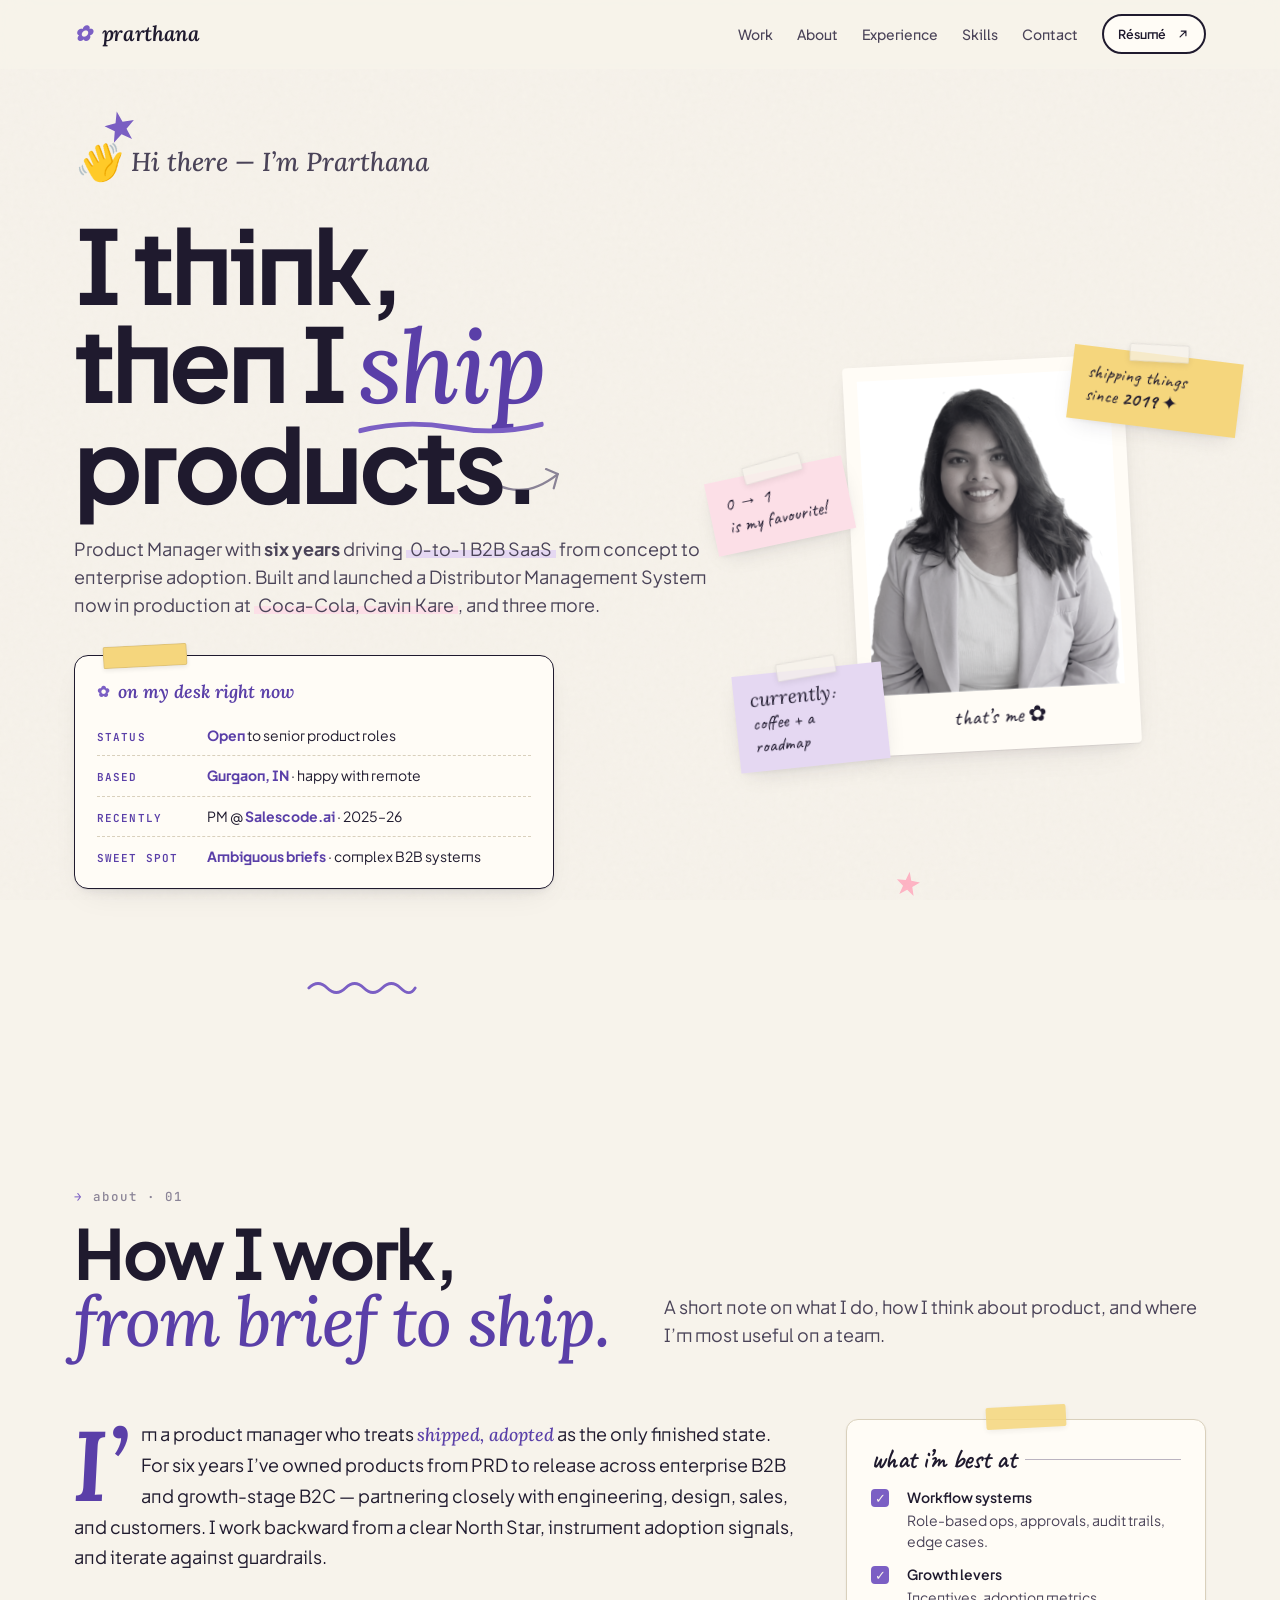
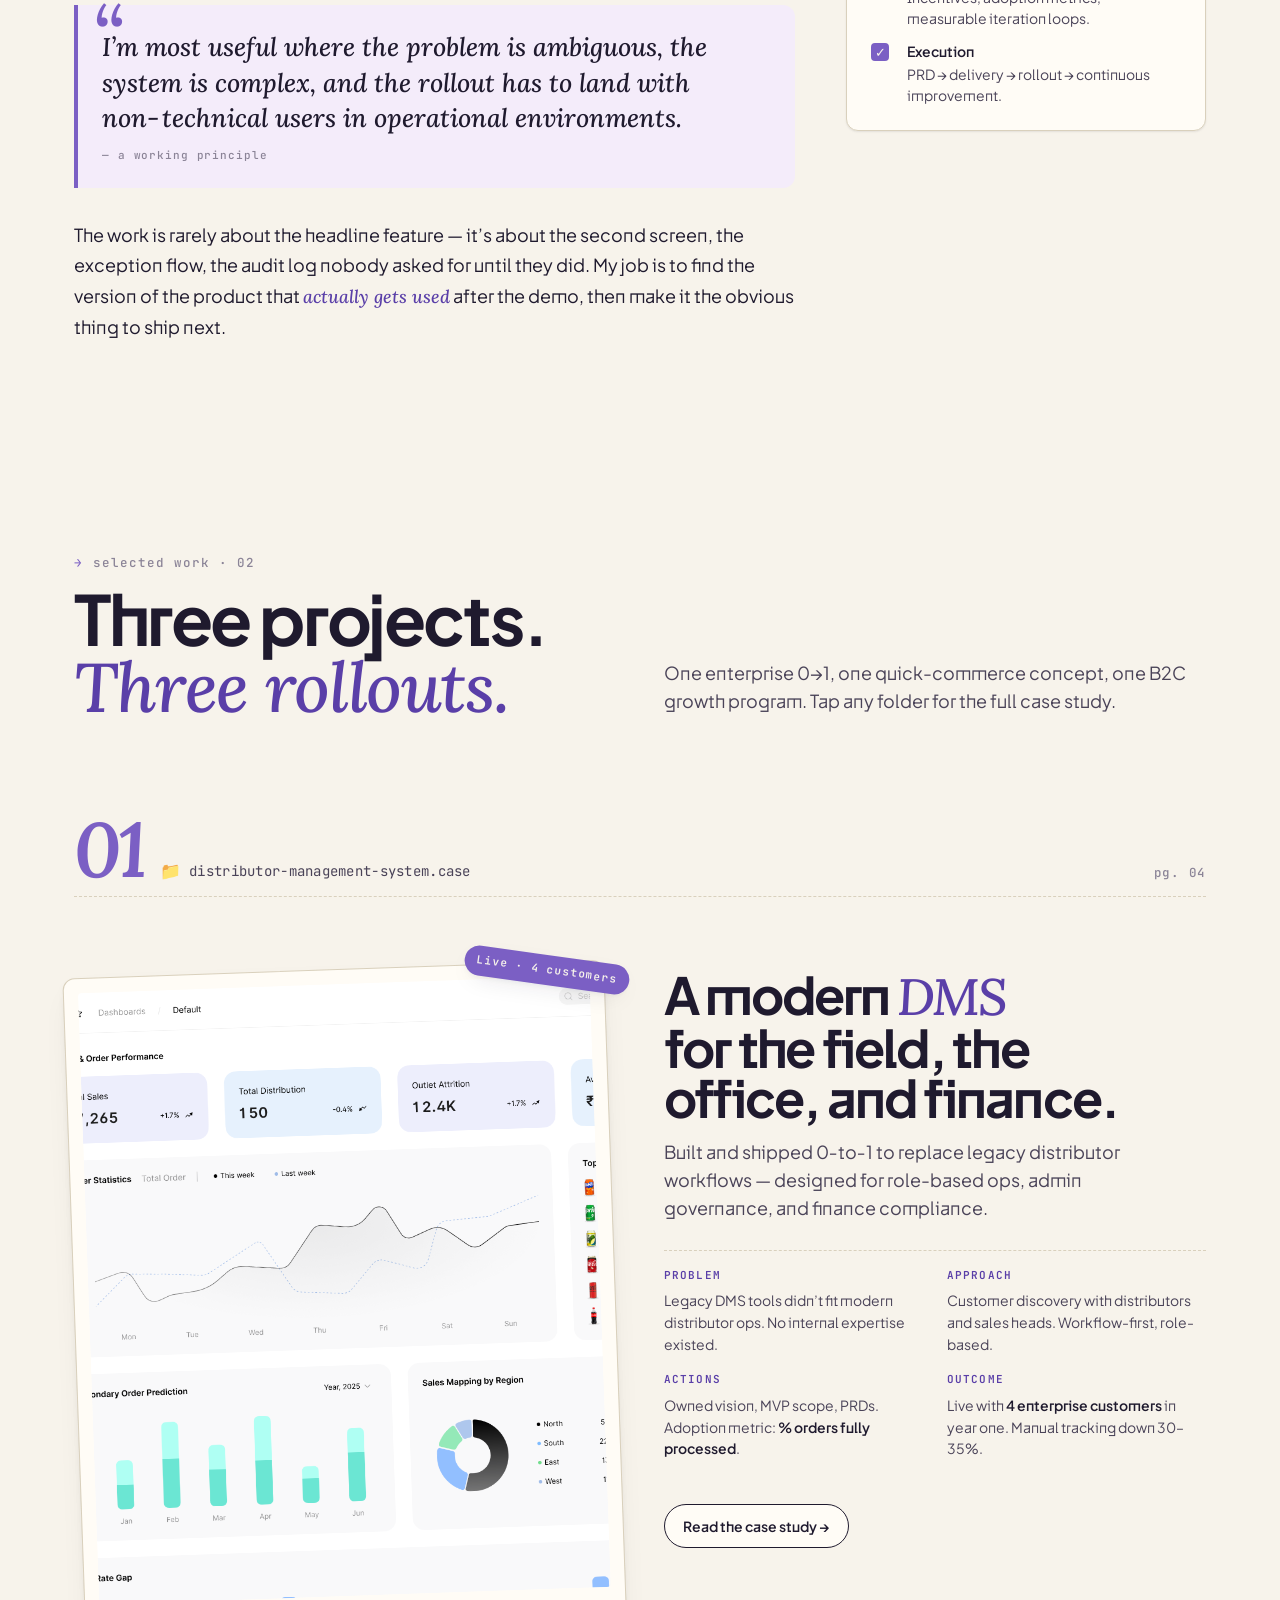
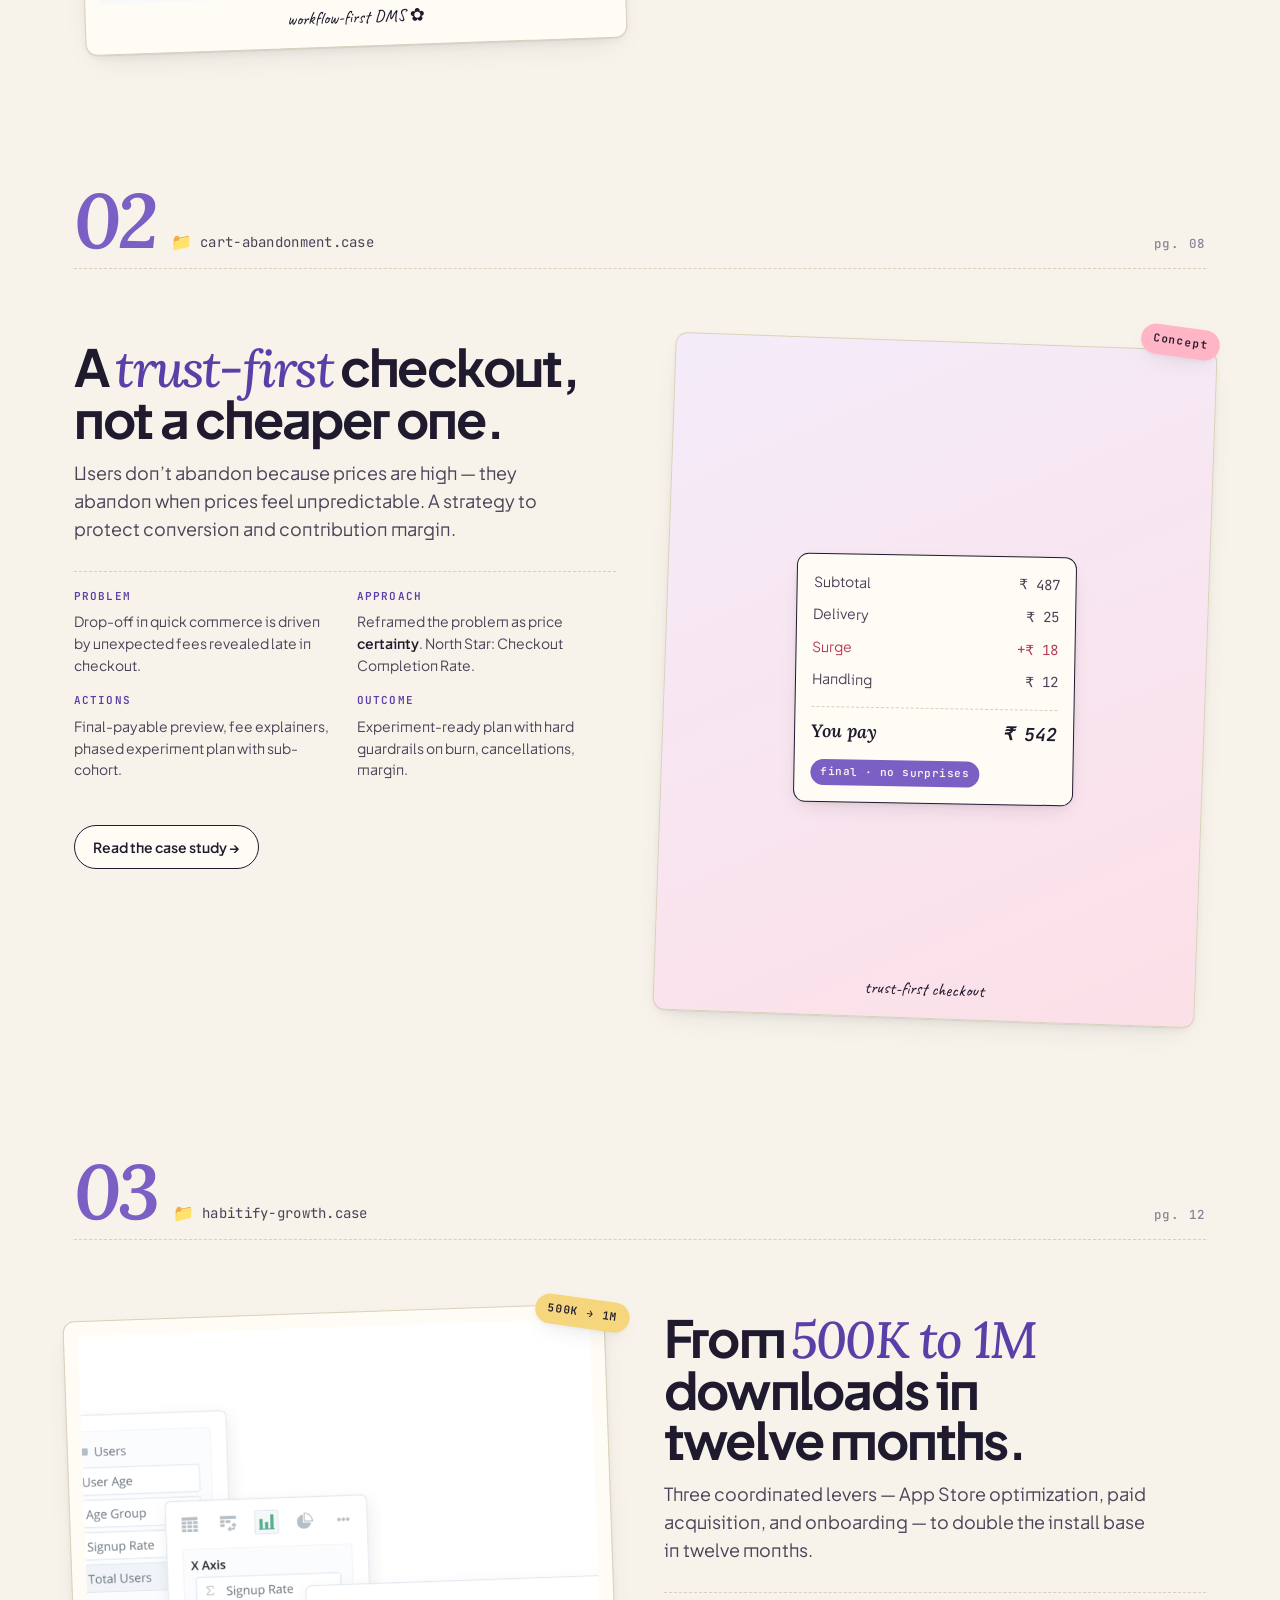
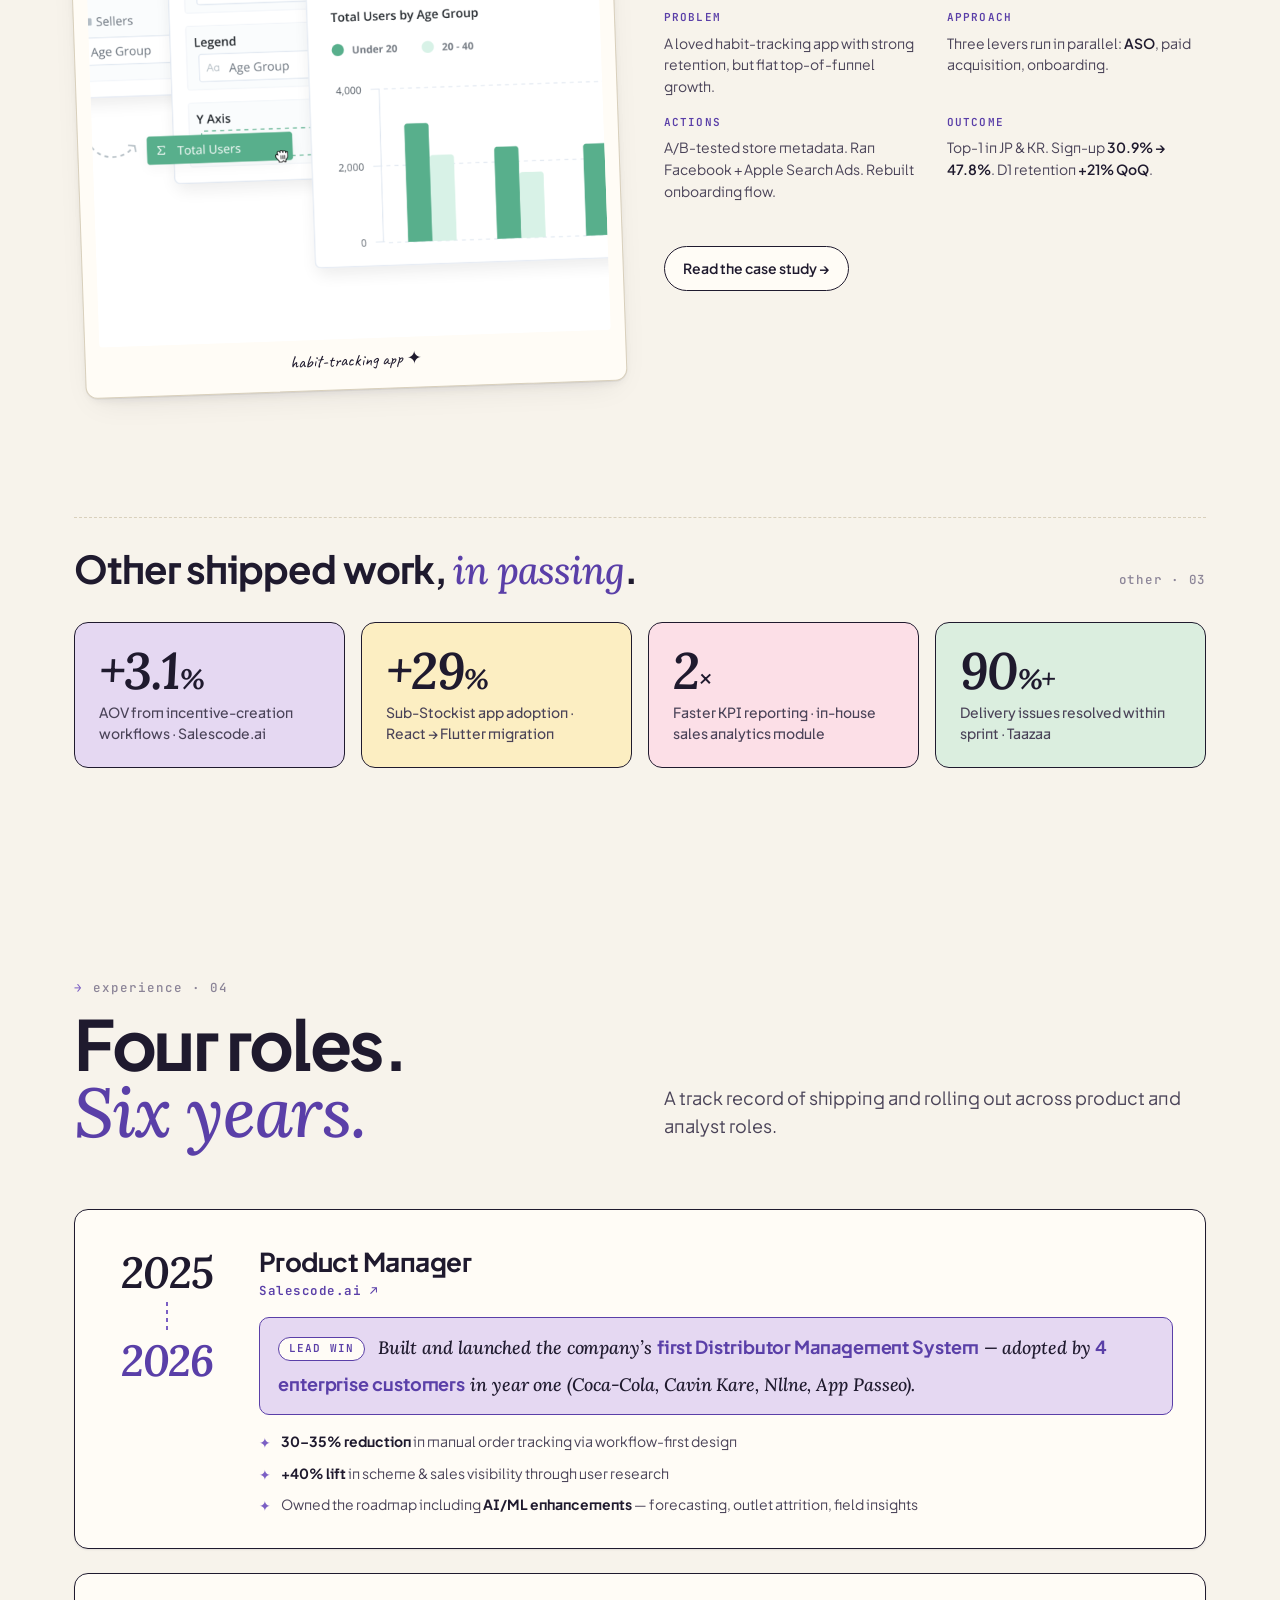
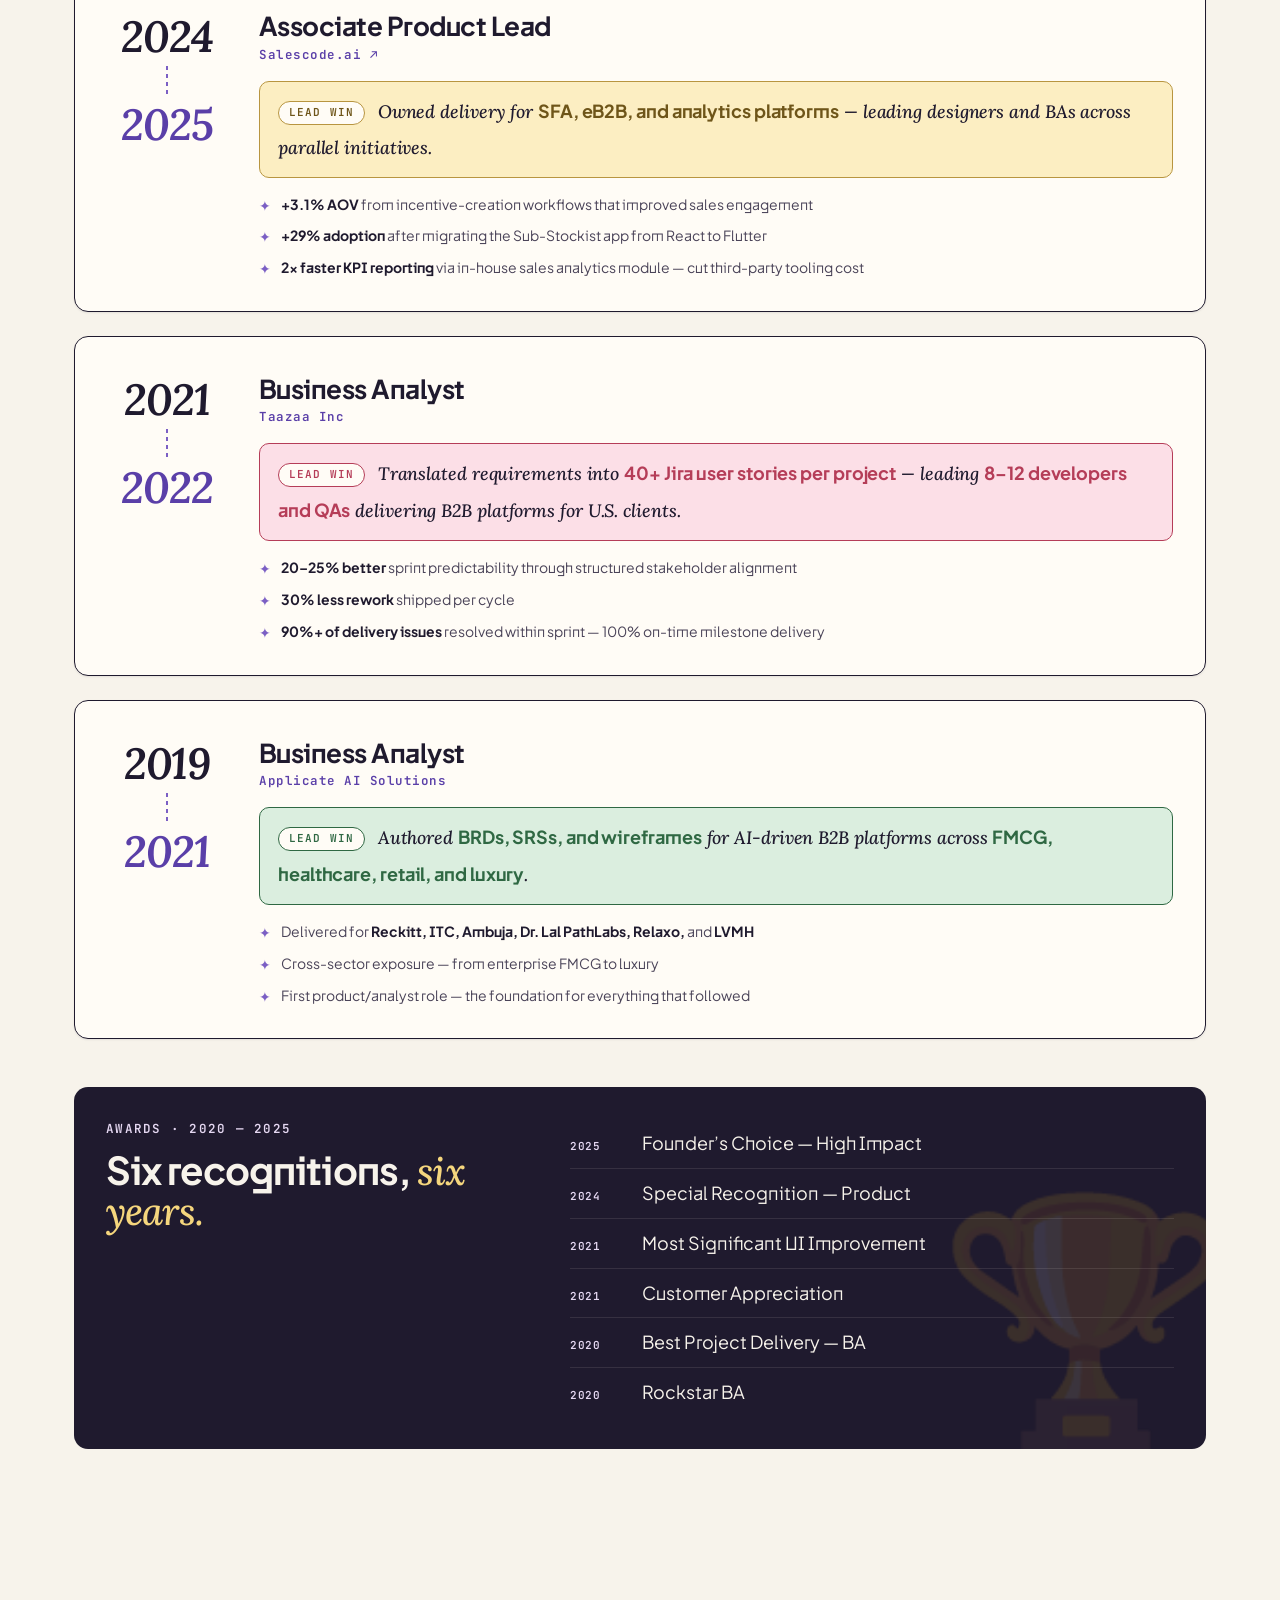
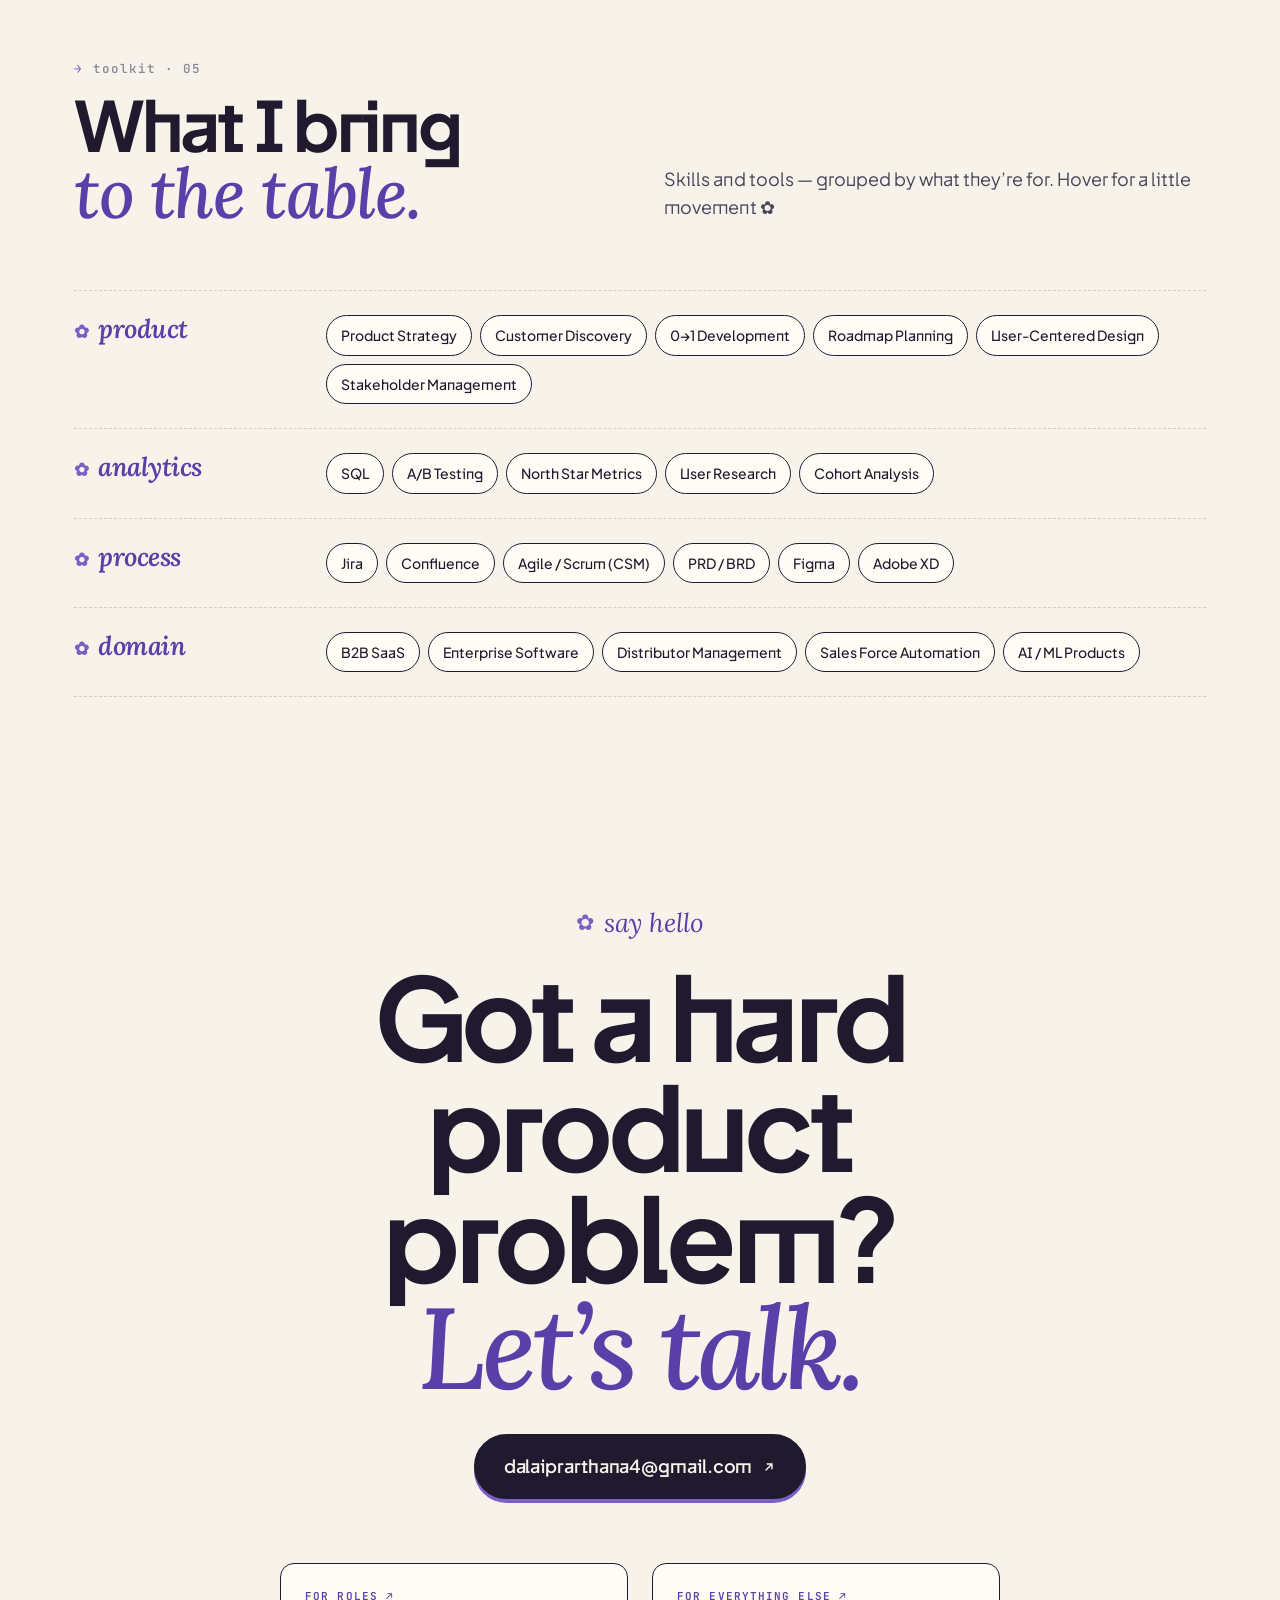
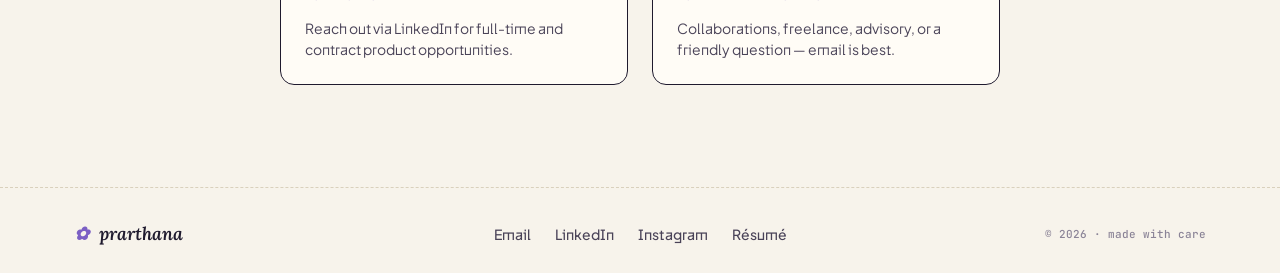
==== commit 2c8cb6c7: "Polish: splash, hero choreography, counters, mobile pass, case study images - Add cute splash screen" ====
--- a/index.html
+++ b/index.html
@@ -26,6 +26,20 @@
 </head>
 
 <body>
+
+<!-- Splash -->
+<div class="splash" data-splash aria-hidden="true">
+  <div class="splash__inner">
+    <span class="splash__flower" aria-hidden="true">✿</span>
+    <p class="splash__name">Prarthana <em>Dalai</em></p>
+    <p class="splash__hint">
+      grabbing my notes
+      <span class="splash__dots" aria-hidden="true">
+        <span></span><span></span><span></span>
+      </span>
+    </p>
+  </div>
+</div>
 
 <a class="skip" href="#main">Skip to content</a>
 
@@ -58,11 +72,11 @@
     <svg class="scribble scribble--star1" viewBox="0 0 24 24" fill="currentColor" aria-hidden="true"><path d="M12 1.5l2.4 7.4 7.6.5-6 4.7 2.2 7.4-6.2-4.5-6.2 4.5 2.2-7.4-6-4.7 7.6-.5z"/></svg>
     <svg class="scribble scribble--star2" viewBox="0 0 24 24" fill="currentColor" aria-hidden="true"><path d="M12 1.5l2.4 7.4 7.6.5-6 4.7 2.2 7.4-6.2-4.5-6.2 4.5 2.2-7.4-6-4.7 7.6-.5z"/></svg>
     <svg class="scribble scribble--squiggle" viewBox="0 0 120 24" fill="none" stroke="currentColor" stroke-width="3" stroke-linecap="round" aria-hidden="true">
-      <path d="M2 12 Q 12 2 22 12 T 42 12 T 62 12 T 82 12 T 102 12 T 118 12"/>
+      <path pathLength="1" d="M2 12 Q 12 2 22 12 T 42 12 T 62 12 T 82 12 T 102 12 T 118 12"/>
     </svg>
     <svg class="scribble scribble--arrow1" viewBox="0 0 100 60" fill="none" stroke="currentColor" stroke-width="2.5" stroke-linecap="round" stroke-linejoin="round" aria-hidden="true">
-      <path d="M5 10 Q 30 50 80 35"/>
-      <path d="M70 25 L 80 35 L 70 48"/>
+      <path pathLength="1" d="M5 10 Q 30 50 80 35"/>
+      <path pathLength="1" d="M70 25 L 80 35 L 70 48"/>
     </svg>
 
     <div class="container hero__inner">
@@ -405,19 +419,19 @@
         </div>
         <div class="numbers__grid">
           <div class="numbers__cell">
-            <span class="numbers__metric">+3.1<span>%</span></span>
+            <span class="numbers__metric" data-counter="3.1">+3.1<span>%</span></span>
             <span class="numbers__label">AOV from incentive-creation workflows · Salescode.ai</span>
           </div>
           <div class="numbers__cell">
-            <span class="numbers__metric">+29<span>%</span></span>
+            <span class="numbers__metric" data-counter="29">+29<span>%</span></span>
             <span class="numbers__label">Sub-Stockist app adoption · React → Flutter migration</span>
           </div>
           <div class="numbers__cell">
-            <span class="numbers__metric">2<span>×</span></span>
+            <span class="numbers__metric" data-counter="2">2<span>×</span></span>
             <span class="numbers__label">Faster KPI reporting · in-house sales analytics module</span>
           </div>
           <div class="numbers__cell">
-            <span class="numbers__metric">90<span>%+</span></span>
+            <span class="numbers__metric" data-counter="90">90<span>%+</span></span>
             <span class="numbers__label">Delivery issues resolved within sprint · Taazaa</span>
           </div>
         </div>
--- a/index.css
+++ b/index.css
@@ -167,6 +167,207 @@
 .skip:focus { top: 16px; }
 
 /* ============================================================
+   Splash screen — first-load greeting, dismisses itself
+   ============================================================ */
+
+.splash {
+  position: fixed;
+  inset: 0;
+  z-index: 9999;
+  background: var(--paper);
+  display: grid;
+  place-items: center;
+  animation: splashOut 480ms 1500ms var(--ease-out) forwards;
+}
+.splash::after {
+  /* faint warm vignette behind the mark */
+  content: "";
+  position: absolute;
+  width: 520px; height: 520px;
+  border-radius: 50%;
+  background: radial-gradient(circle, var(--lilac-soft) 0%, transparent 65%);
+  filter: blur(40px);
+  opacity: 0.7;
+  pointer-events: none;
+  z-index: 0;
+}
+.splash__inner {
+  position: relative;
+  z-index: 1;
+  display: flex;
+  flex-direction: column;
+  align-items: center;
+  gap: 18px;
+  animation: splashIn 520ms var(--ease-out) both;
+}
+.splash__flower {
+  font-size: 80px;
+  line-height: 1;
+  color: var(--lilac);
+  display: inline-block;
+  animation: splashSpin 5.5s linear infinite;
+  text-shadow: 0 4px 18px rgba(123, 95, 196, 0.30);
+}
+.splash__name {
+  font-family: var(--font-body);
+  font-weight: 700;
+  font-size: clamp(34px, 6vw, 56px);
+  letter-spacing: -0.025em;
+  color: var(--ink);
+  line-height: 1;
+}
+.splash__name em {
+  font-family: var(--font-italic);
+  font-style: italic;
+  font-weight: 500;
+  color: var(--lilac-deep);
+}
+.splash__hint {
+  font-family: var(--font-italic);
+  font-style: italic;
+  font-size: var(--t-md);
+  color: var(--ink-3);
+  display: inline-flex;
+  align-items: center;
+  gap: 4px;
+  letter-spacing: -0.005em;
+}
+.splash__dots {
+  display: inline-flex;
+  align-items: center;
+  gap: 4px;
+  margin-left: 6px;
+}
+.splash__dots span {
+  width: 6px; height: 6px;
+  border-radius: 50%;
+  background: var(--lilac);
+  animation: splashDot 1.2s var(--ease) infinite;
+}
+.splash__dots span:nth-child(2) { animation-delay: 0.15s; }
+.splash__dots span:nth-child(3) { animation-delay: 0.30s; }
+
+.splash--gone {
+  display: none !important;
+}
+
+@keyframes splashIn {
+  from { opacity: 0; transform: translateY(10px); }
+  to   { opacity: 1; transform: translateY(0); }
+}
+@keyframes splashOut {
+  from { opacity: 1; visibility: visible; pointer-events: auto; }
+  to   { opacity: 0; visibility: hidden; pointer-events: none; }
+}
+@keyframes splashSpin {
+  to { transform: rotate(360deg); }
+}
+@keyframes splashDot {
+  0%, 100% { opacity: 0.25; transform: translateY(0); }
+  50%      { opacity: 1;    transform: translateY(-3px); }
+}
+
+@media (prefers-reduced-motion: reduce) {
+  .splash             { animation-delay: 200ms; animation-duration: 200ms; }
+  .splash__inner,
+  .splash__flower,
+  .splash__dots span  { animation: none; }
+}
+
+@media (max-width: 480px) {
+  .splash__flower     { font-size: 64px; }
+  .splash__name       { font-size: 32px; }
+  .splash__hint       { font-size: var(--t-sm); }
+}
+
+/* ============================================================
+   Hero load choreography — gated behind body.is-loaded
+   so it only plays after splash dismisses
+   ============================================================ */
+
+.js .polaroid,
+.js .sticky,
+.js .scribble { opacity: 0; }
+
+.js body.is-loaded .polaroid {
+  animation: polaroid-in 900ms 100ms var(--spring) forwards;
+}
+.js body.is-loaded .sticky {
+  animation: sticky-pop 700ms var(--spring) forwards;
+}
+.js body.is-loaded .hero__sticky-1 { animation-delay: 700ms; }
+.js body.is-loaded .hero__sticky-2 { animation-delay: 880ms; }
+.js body.is-loaded .hero__sticky-3 { animation-delay: 1060ms; }
+
+.js body.is-loaded .scribble--star1,
+.js body.is-loaded .scribble--star2 {
+  animation: star-pop 700ms var(--spring) forwards;
+}
+.js body.is-loaded .scribble--star1 { animation-delay: 1100ms; }
+.js body.is-loaded .scribble--star2 { animation-delay: 1240ms; }
+
+.js body.is-loaded .scribble--squiggle,
+.js body.is-loaded .scribble--arrow1 {
+  opacity: 1;
+}
+.js body.is-loaded .scribble--squiggle path,
+.js body.is-loaded .scribble--arrow1 path {
+  stroke-dasharray: 1;
+  stroke-dashoffset: 1;
+  animation: scribble-draw 1400ms 1380ms ease forwards;
+}
+
+@keyframes polaroid-in {
+  0%   { opacity: 0; transform: rotate(18deg) translate(30px, 40px) scale(0.78); }
+  60%  { opacity: 1; transform: rotate(-5deg) translate(0, -4px) scale(1.02); }
+  100% { opacity: 1; transform: rotate(-3deg) translate(0, 0) scale(1); }
+}
+@keyframes sticky-pop {
+  0%   { opacity: 0; transform: scale(0.4) rotate(0deg); }
+  60%  { opacity: 1; transform: scale(1.08) rotate(calc(var(--sticky-rot, 0deg) * 1.15)); }
+  100% { opacity: 1; transform: scale(1) rotate(var(--sticky-rot, 0deg)); }
+}
+@keyframes star-pop {
+  0%   { opacity: 0; transform: rotate(0deg) scale(0); }
+  60%  { opacity: 1; transform: rotate(var(--rot, 0deg)) scale(1.15); }
+  100% { opacity: 1; transform: rotate(var(--rot, 0deg)) scale(1); }
+}
+.scribble--star1 { --rot: -12deg; }
+.scribble--star2 { --rot: 8deg; }
+@keyframes scribble-draw {
+  to { stroke-dashoffset: 0; }
+}
+
+/* Continuous gentle drift on stars after their entrance */
+@media (prefers-reduced-motion: no-preference) {
+  .js body.is-loaded .scribble--star1 {
+    animation: star-pop 700ms 1100ms var(--spring) forwards,
+               star-drift1 6.5s 1900ms ease-in-out infinite alternate;
+  }
+  .js body.is-loaded .scribble--star2 {
+    animation: star-pop 700ms 1240ms var(--spring) forwards,
+               star-drift2 7.5s 2050ms ease-in-out infinite alternate;
+  }
+}
+@keyframes star-drift1 {
+  from { transform: rotate(-12deg) translate(0, 0); }
+  to   { transform: rotate(-8deg)  translate(8px, -10px); }
+}
+@keyframes star-drift2 {
+  from { transform: rotate(8deg)  translate(0, 0); }
+  to   { transform: rotate(11deg) translate(-8px, -7px); }
+}
+
+/* Reduced-motion: skip the choreography, just show */
+@media (prefers-reduced-motion: reduce) {
+  .js .polaroid,
+  .js .sticky,
+  .js .scribble { opacity: 1; animation: none !important; }
+  .js .scribble path { stroke-dasharray: none; stroke-dashoffset: 0; }
+  .js .hl { background-size: 100% 100%; transition: none; }
+}
+
+/* ============================================================
    Utilities
    ============================================================ */
 
@@ -190,13 +391,20 @@
   font-variant-numeric: tabular-nums;
 }
 
-/* Highlighted span — like a marker */
+/* Highlighted span — like a marker, animates in when reveal fires */
 .hl {
-  background: linear-gradient(180deg, transparent 55%, var(--lilac-soft) 55%, var(--lilac-soft) 92%, transparent 92%);
+  background-image: linear-gradient(180deg, transparent 55%, var(--lilac-soft) 55%, var(--lilac-soft) 92%, transparent 92%);
+  background-repeat: no-repeat;
+  background-position: left center;
+  background-size: 100% 100%;
   padding: 0 4px;
 }
-.hl--sun { background: linear-gradient(180deg, transparent 55%, var(--sun-soft) 55%, var(--sun-soft) 92%, transparent 92%); }
-.hl--rose { background: linear-gradient(180deg, transparent 55%, var(--rose-soft) 55%, var(--rose-soft) 92%, transparent 92%); }
+.hl--sun  { background-image: linear-gradient(180deg, transparent 55%, var(--sun-soft) 55%, var(--sun-soft) 92%, transparent 92%); }
+.hl--rose { background-image: linear-gradient(180deg, transparent 55%, var(--rose-soft) 55%, var(--rose-soft) 92%, transparent 92%); }
+.js .hl   { background-size: 0% 100%; transition: background-size 900ms 200ms cubic-bezier(.55, 0, .25, 1); }
+.js [data-reveal].is-visible .hl { background-size: 100% 100%; }
+.js [data-reveal].is-visible .hl + .hl,
+.js [data-reveal].is-visible .hl ~ .hl { transition-delay: 900ms; }
 
 /* Inline link — underlined */
 .link {
@@ -603,22 +811,33 @@
 .hero__sticky-1 {
   top: 8%;
   right: -8%;
-  transform: rotate(7deg);
+  --sticky-rot: 7deg;
+  transform: rotate(var(--sticky-rot));
   width: 170px;
 }
 .hero__sticky-2 {
   bottom: 6%;
   left: -10%;
-  transform: rotate(-6deg);
+  --sticky-rot: -6deg;
+  transform: rotate(var(--sticky-rot));
   width: 150px;
   background: var(--lilac-soft);
 }
 .hero__sticky-3 {
   top: 32%;
   left: -16%;
-  transform: rotate(-12deg);
+  --sticky-rot: -12deg;
+  transform: rotate(var(--sticky-rot));
   width: 140px;
   background: var(--rose-soft);
+}
+.sticky {
+  transition: transform 0.4s var(--spring);
+  cursor: default;
+}
+.sticky:hover {
+  transform: rotate(calc(var(--sticky-rot, 0deg) + 4deg)) scale(1.06);
+  z-index: 4;
 }
 
 /* Decorative scribbles */
@@ -1634,6 +1853,144 @@
   border-bottom: 1.5px dashed var(--border);
   margin-bottom: var(--s-10);
   align-items: end;
+}
+
+/* Case-page image / featured visual */
+.case-image {
+  margin: 0 auto var(--s-10);
+  max-width: 880px;
+  position: relative;
+}
+.case-image__frame {
+  position: relative;
+  background: var(--paper-2);
+  border: 1.5px solid var(--ink);
+  border-radius: 14px;
+  padding: 16px;
+  box-shadow: var(--shadow-paper);
+  transform: rotate(-0.6deg);
+  transition: transform var(--dur-3) var(--ease);
+  overflow: hidden;
+}
+.case-image__frame:hover { transform: rotate(0deg); }
+.case-image__frame::before {
+  content: "";
+  position: absolute;
+  top: -11px; left: 50%;
+  transform: translateX(-50%) rotate(-2deg);
+  width: 110px; height: 22px;
+  background: var(--sun);
+  border: 1px solid rgba(31, 26, 46, 0.10);
+  border-radius: 2px;
+  box-shadow: 0 2px 4px rgba(0, 0, 0, 0.08);
+  z-index: 2;
+}
+.case-image__frame img {
+  width: 100%;
+  display: block;
+  border-radius: 6px;
+  background: var(--paper-3);
+}
+.case-image__cap {
+  display: flex;
+  align-items: flex-start;
+  gap: 12px;
+  margin-top: 14px;
+  padding-left: 14px;
+  border-left: 3px solid var(--lilac);
+  font-family: var(--font-italic);
+  font-style: italic;
+  font-size: var(--t-sm);
+  color: var(--ink-2);
+  line-height: 1.5;
+  max-width: 64ch;
+}
+.case-image__cap-tag {
+  flex-shrink: 0;
+  font-family: var(--font-mono);
+  font-style: normal;
+  font-size: 10px;
+  letter-spacing: 0.10em;
+  text-transform: uppercase;
+  color: var(--lilac-deep);
+  font-weight: 600;
+  padding: 3px 9px;
+  border: 1.5px solid var(--lilac-deep);
+  border-radius: 999px;
+  align-self: flex-start;
+  margin-top: 1px;
+  white-space: nowrap;
+}
+
+/* Before/after comparison (cart-abandonment) */
+.case-compare {
+  margin: 0 auto var(--s-10);
+  max-width: 880px;
+  padding: var(--s-6);
+  background: var(--paper-2);
+  border: 1.5px solid var(--ink);
+  border-radius: 14px;
+  box-shadow: var(--shadow-paper);
+  position: relative;
+  display: grid;
+  grid-template-columns: 1fr 1fr;
+  gap: var(--s-5);
+}
+.case-compare::before {
+  content: "";
+  position: absolute;
+  top: -11px; left: 50%;
+  transform: translateX(-50%) rotate(-2deg);
+  width: 110px; height: 22px;
+  background: var(--sun);
+  border: 1px solid rgba(31, 26, 46, 0.10);
+  border-radius: 2px;
+  box-shadow: 0 2px 4px rgba(0, 0, 0, 0.08);
+  z-index: 2;
+}
+.case-compare__col {
+  display: flex;
+  flex-direction: column;
+  gap: var(--s-3);
+  align-items: center;
+  padding-top: var(--s-3);
+}
+.case-compare__label {
+  font-family: var(--font-mono);
+  font-size: 10px;
+  letter-spacing: 0.12em;
+  text-transform: uppercase;
+  font-weight: 600;
+  padding: 4px 12px;
+  border: 1.5px solid currentColor;
+  border-radius: 999px;
+}
+.case-compare__label--before { color: #B53D58; }
+.case-compare__label--after  { color: var(--lilac-deep); }
+.case-compare .checkout-card {
+  transform: rotate(0deg);
+  max-width: 100%;
+  width: 100%;
+  margin: 0;
+  box-shadow: var(--shadow-sm);
+}
+.checkout-card__chip--alert {
+  background: var(--rose-soft);
+  color: #B53D58;
+}
+.case-compare__cap {
+  grid-column: 1 / -1;
+  display: flex;
+  align-items: flex-start;
+  gap: 12px;
+  margin-top: var(--s-3);
+  padding-left: 14px;
+  border-left: 3px solid var(--lilac);
+  font-family: var(--font-italic);
+  font-style: italic;
+  font-size: var(--t-sm);
+  color: var(--ink-2);
+  line-height: 1.5;
 }
 .case-hero__num {
   font-family: var(--font-italic);
@@ -1996,6 +2353,12 @@
   /* --- Case-study page --- */
   .case-page               { padding-top: var(--s-3); }
   .case-back               { margin-bottom: var(--s-6); }
+  .case-image              { margin-bottom: var(--s-6); }
+  .case-image__frame       { transform: rotate(0deg); padding: 10px; }
+  .case-image__frame:hover { transform: rotate(0deg); }
+  .case-image__cap         { font-size: var(--t-xs); flex-direction: column; gap: 6px; }
+  .case-compare            { grid-template-columns: 1fr; padding: var(--s-5); margin-bottom: var(--s-6); }
+  .case-compare__cap       { font-size: var(--t-xs); }
   .case-hero               { gap: var(--s-3); padding-bottom: var(--s-5); margin-bottom: var(--s-6); }
   .case-hero__num          { font-size: 80px; }
   .case-hero__title        { font-size: clamp(32px, 9vw, 56px); }
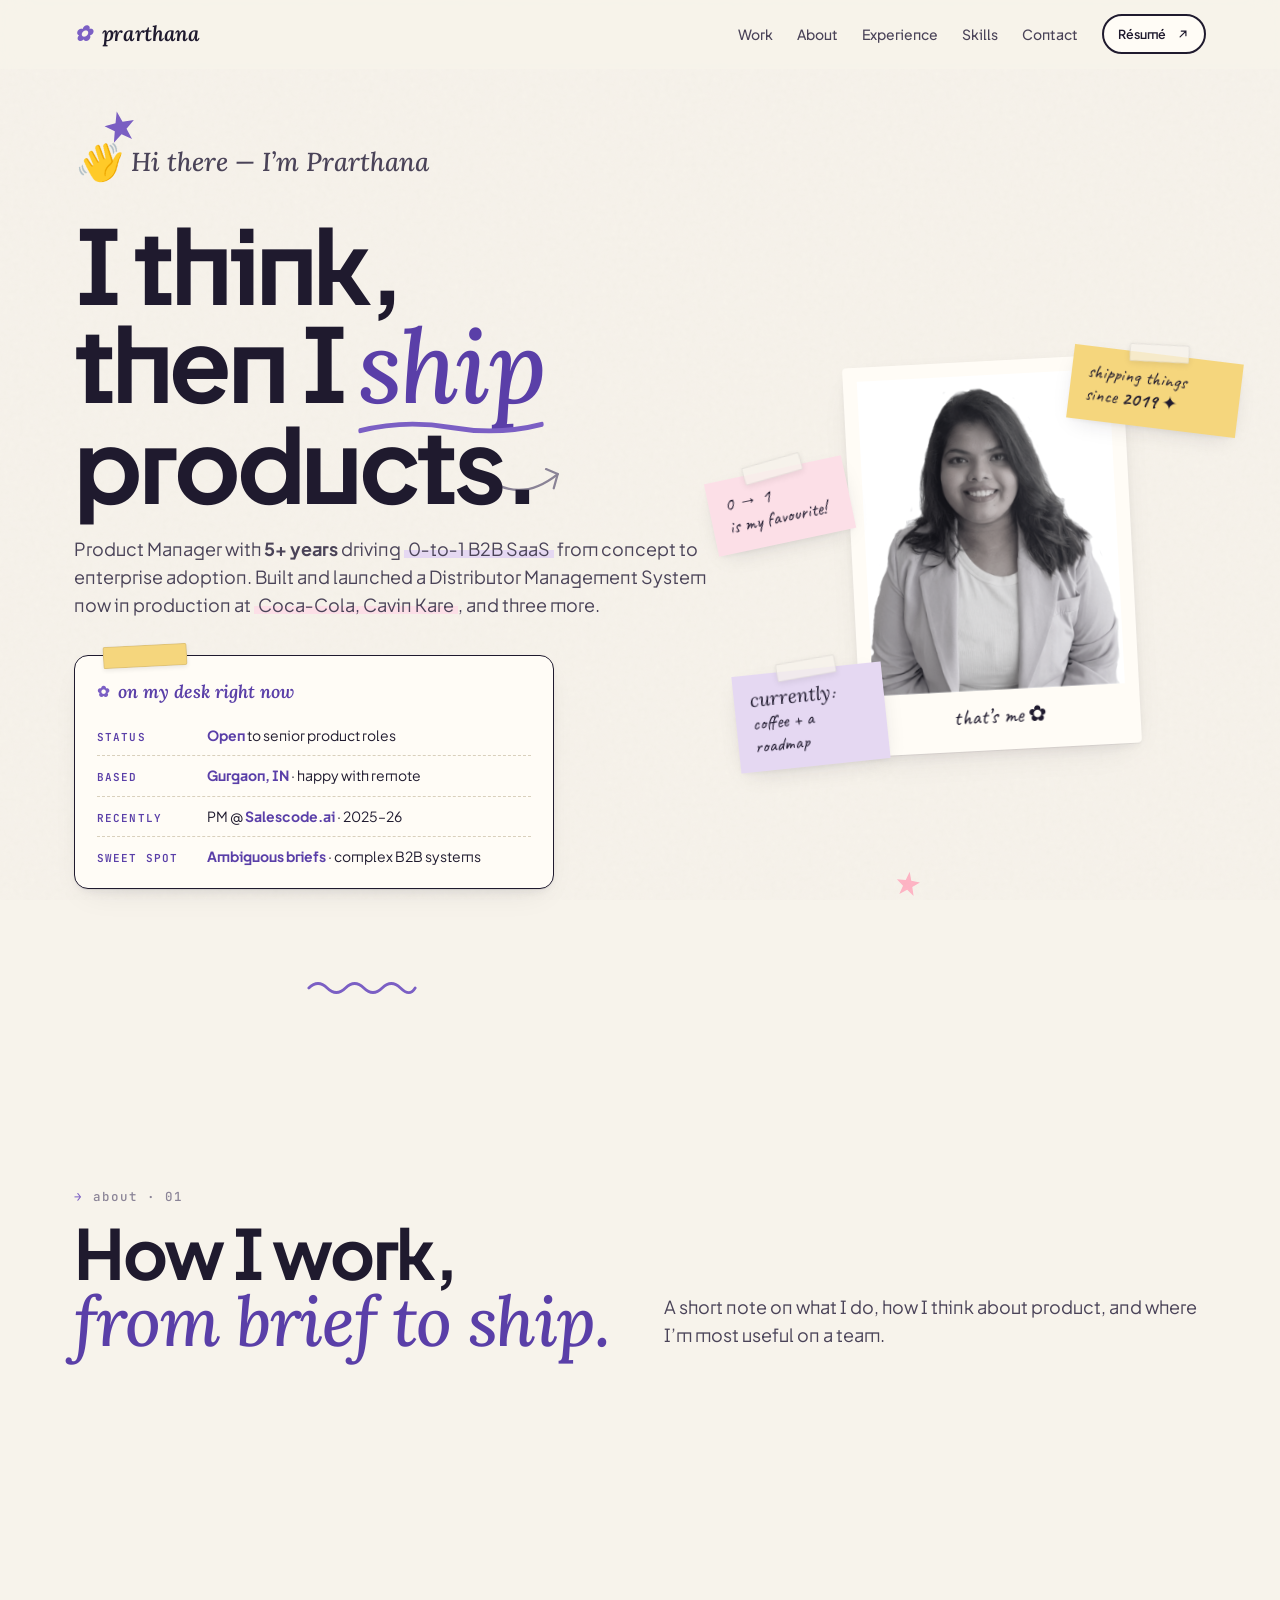
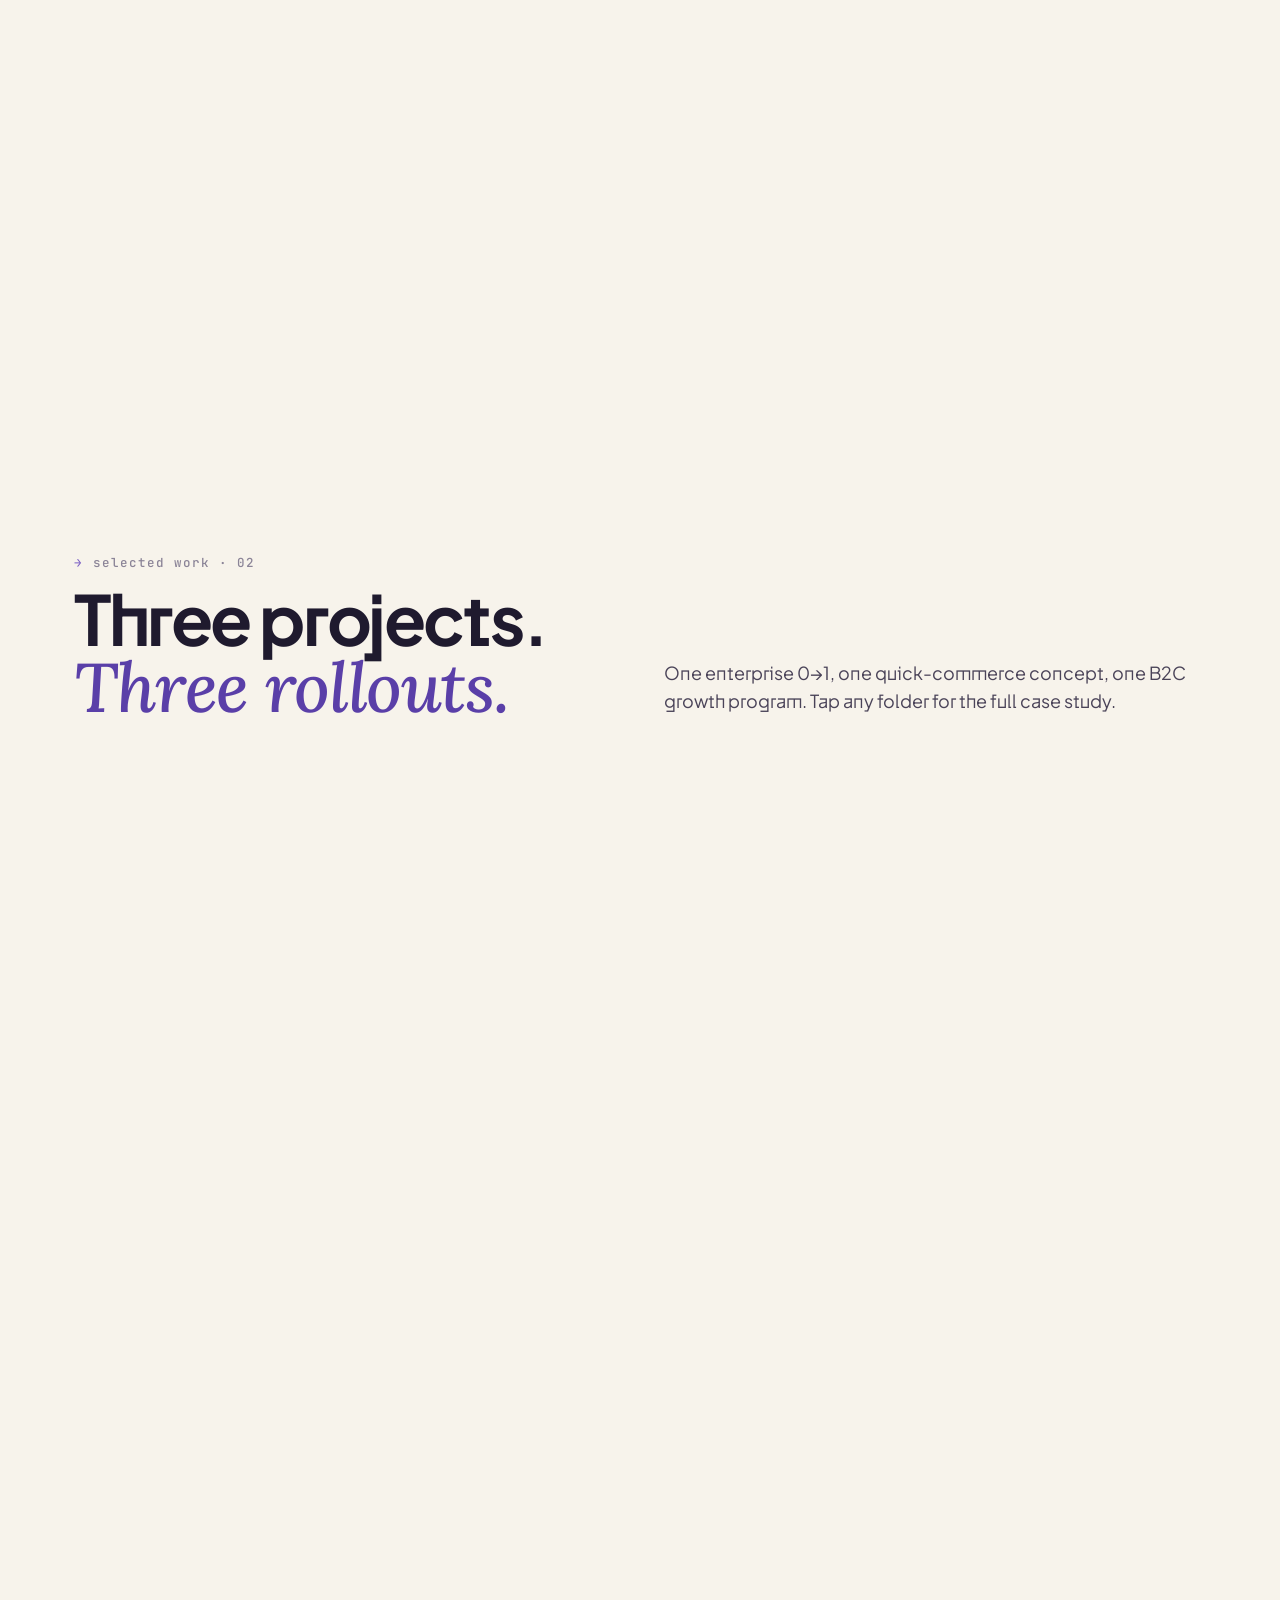
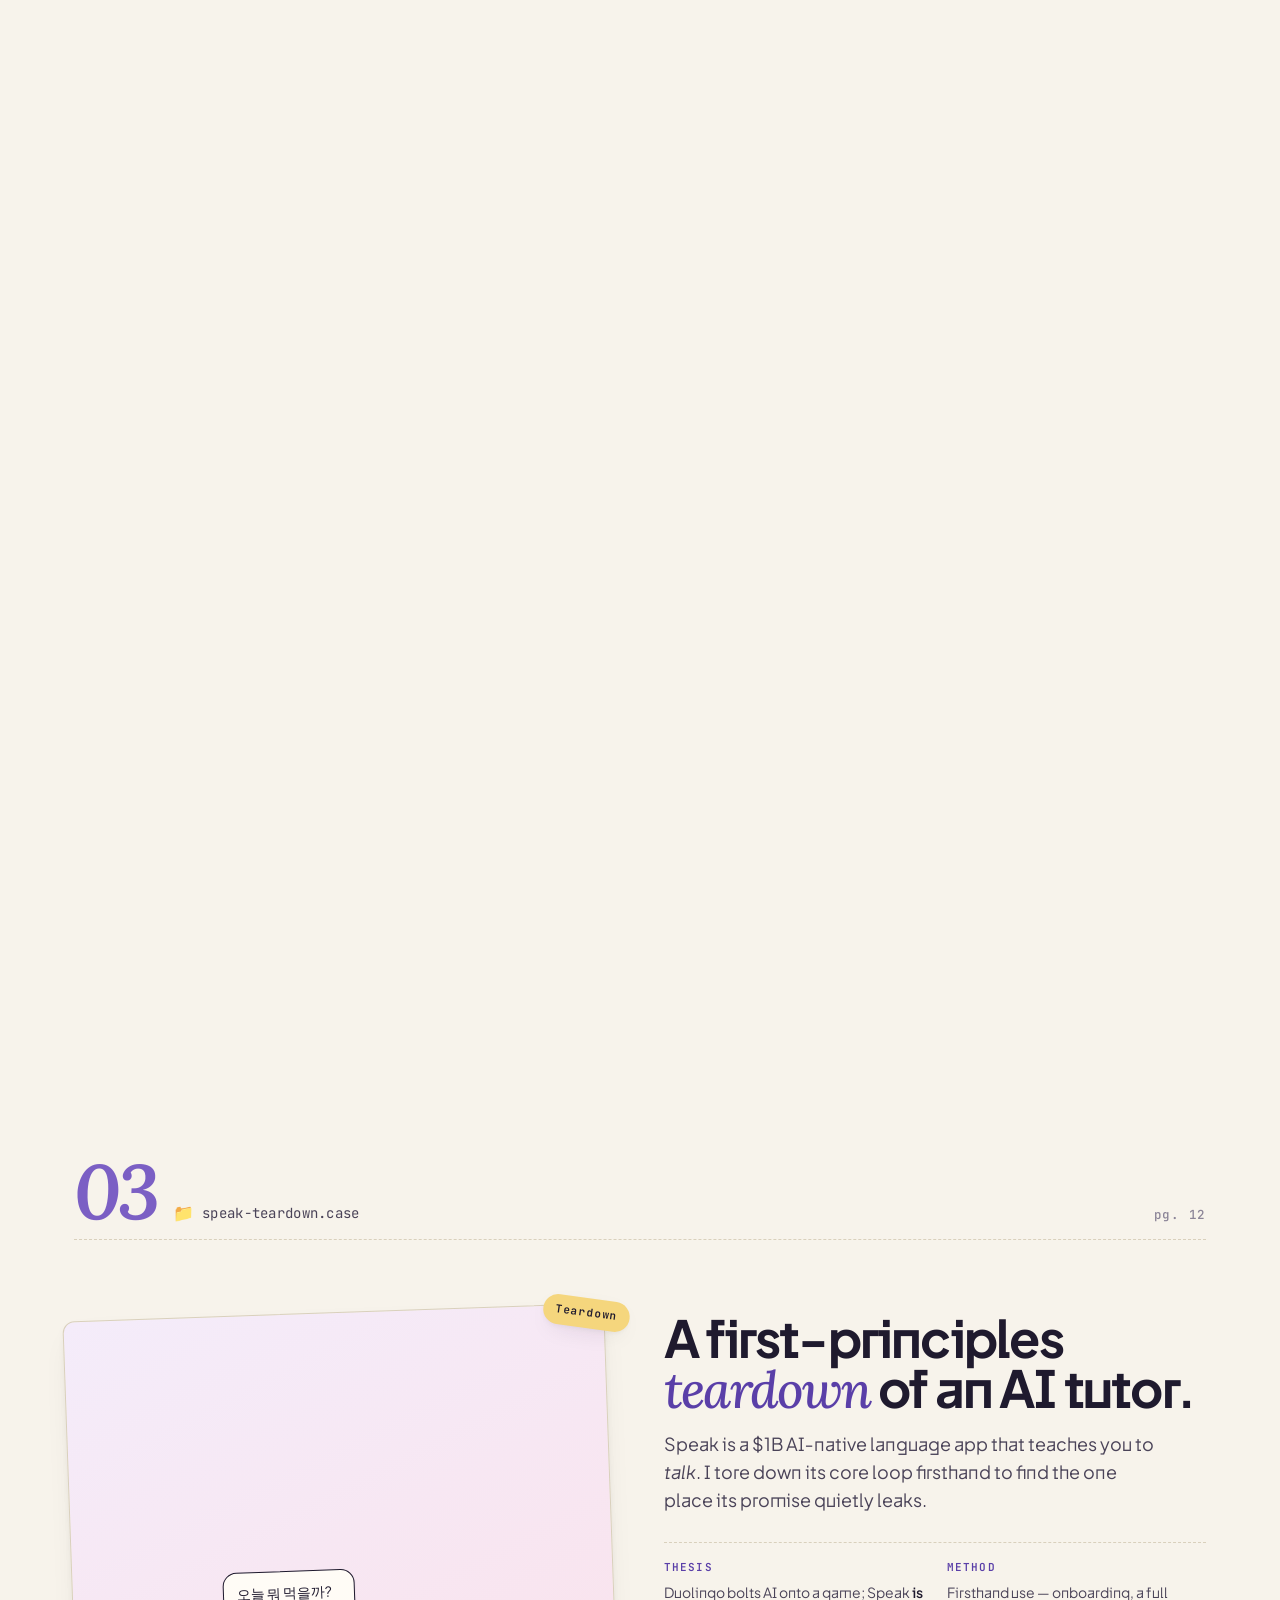
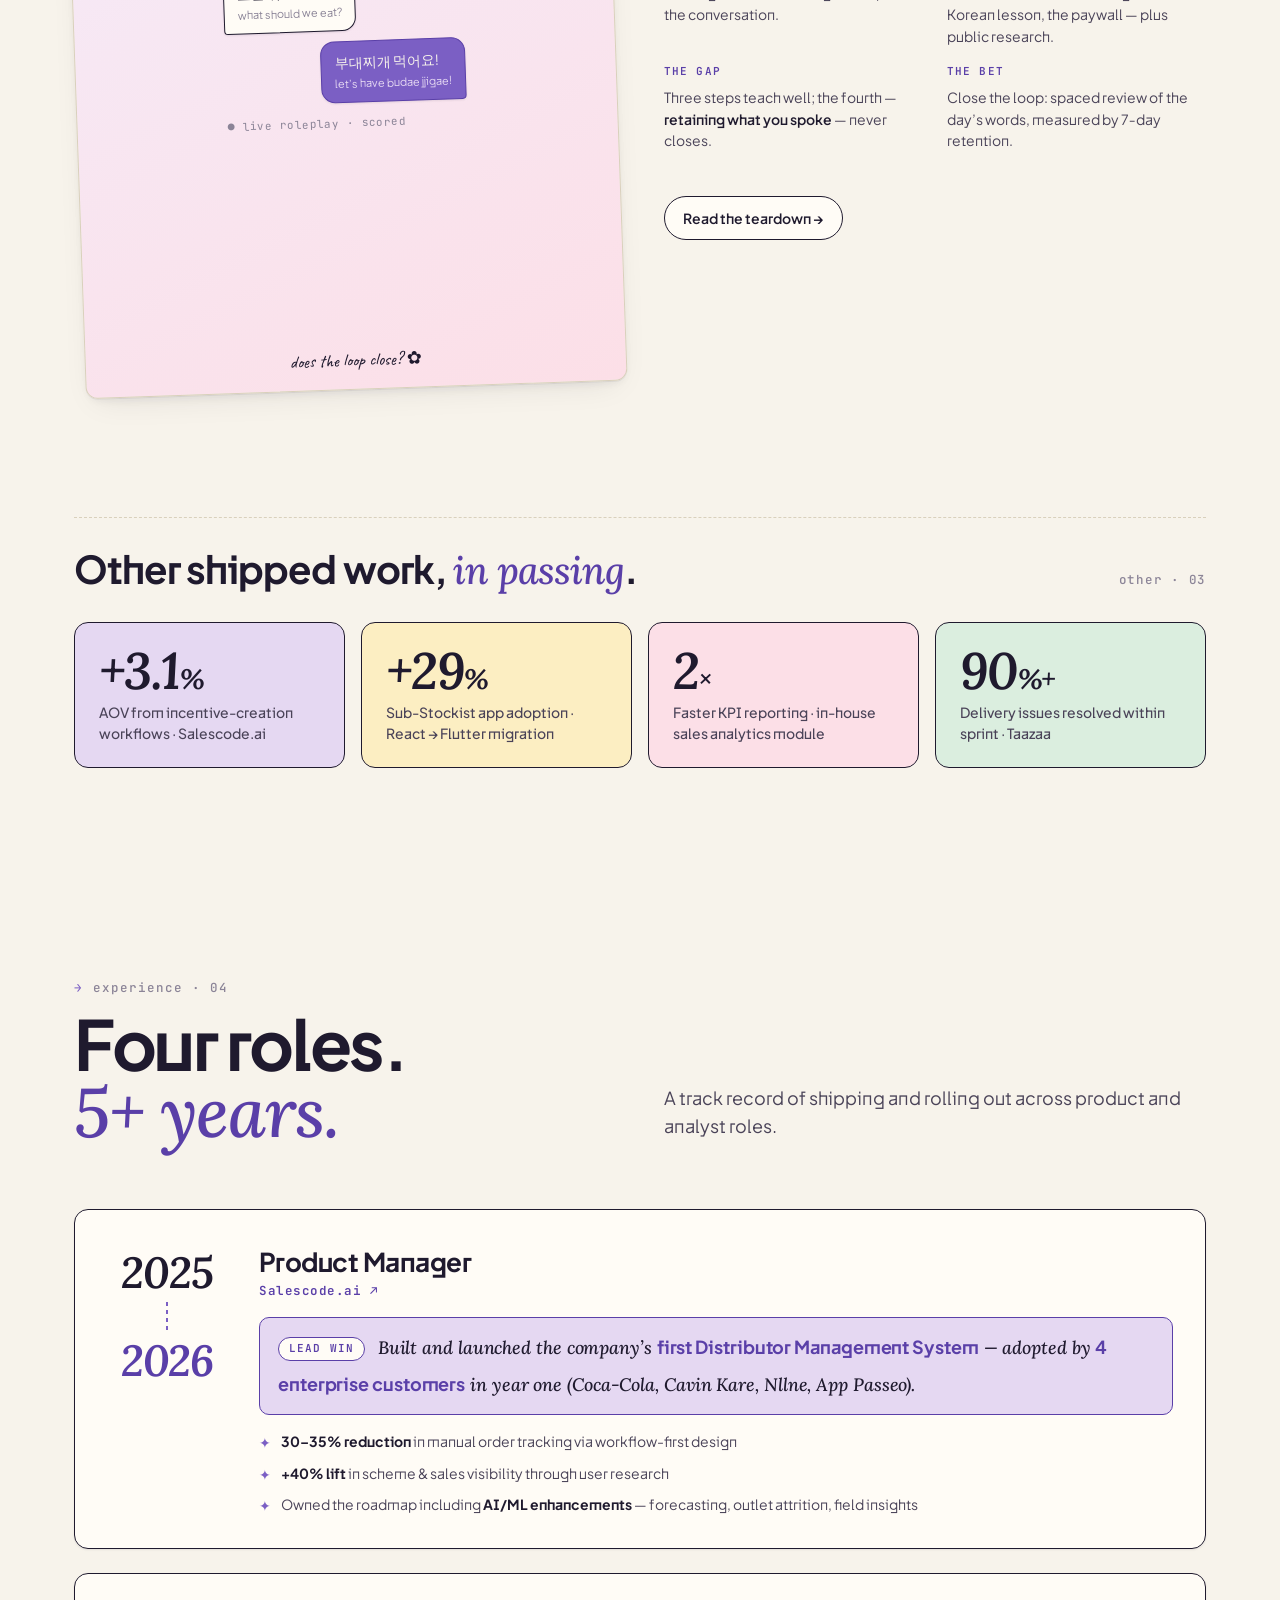
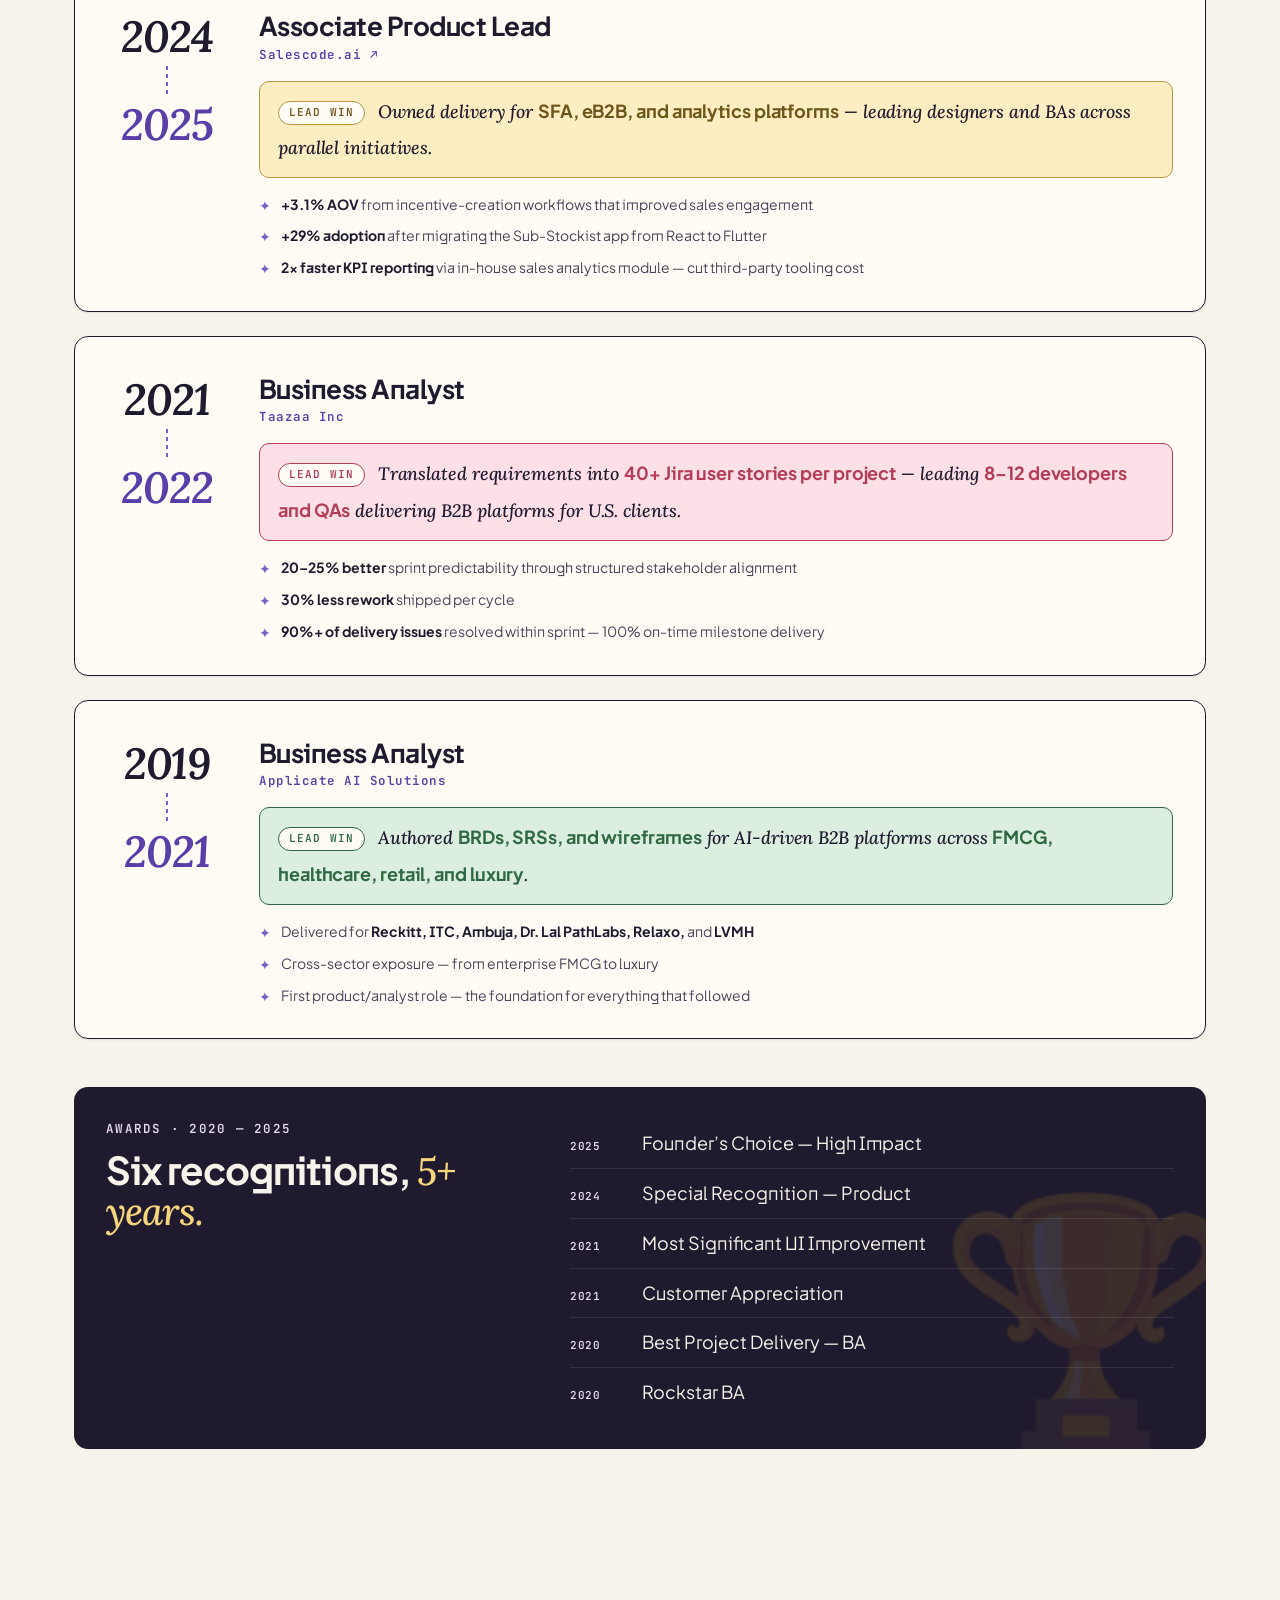
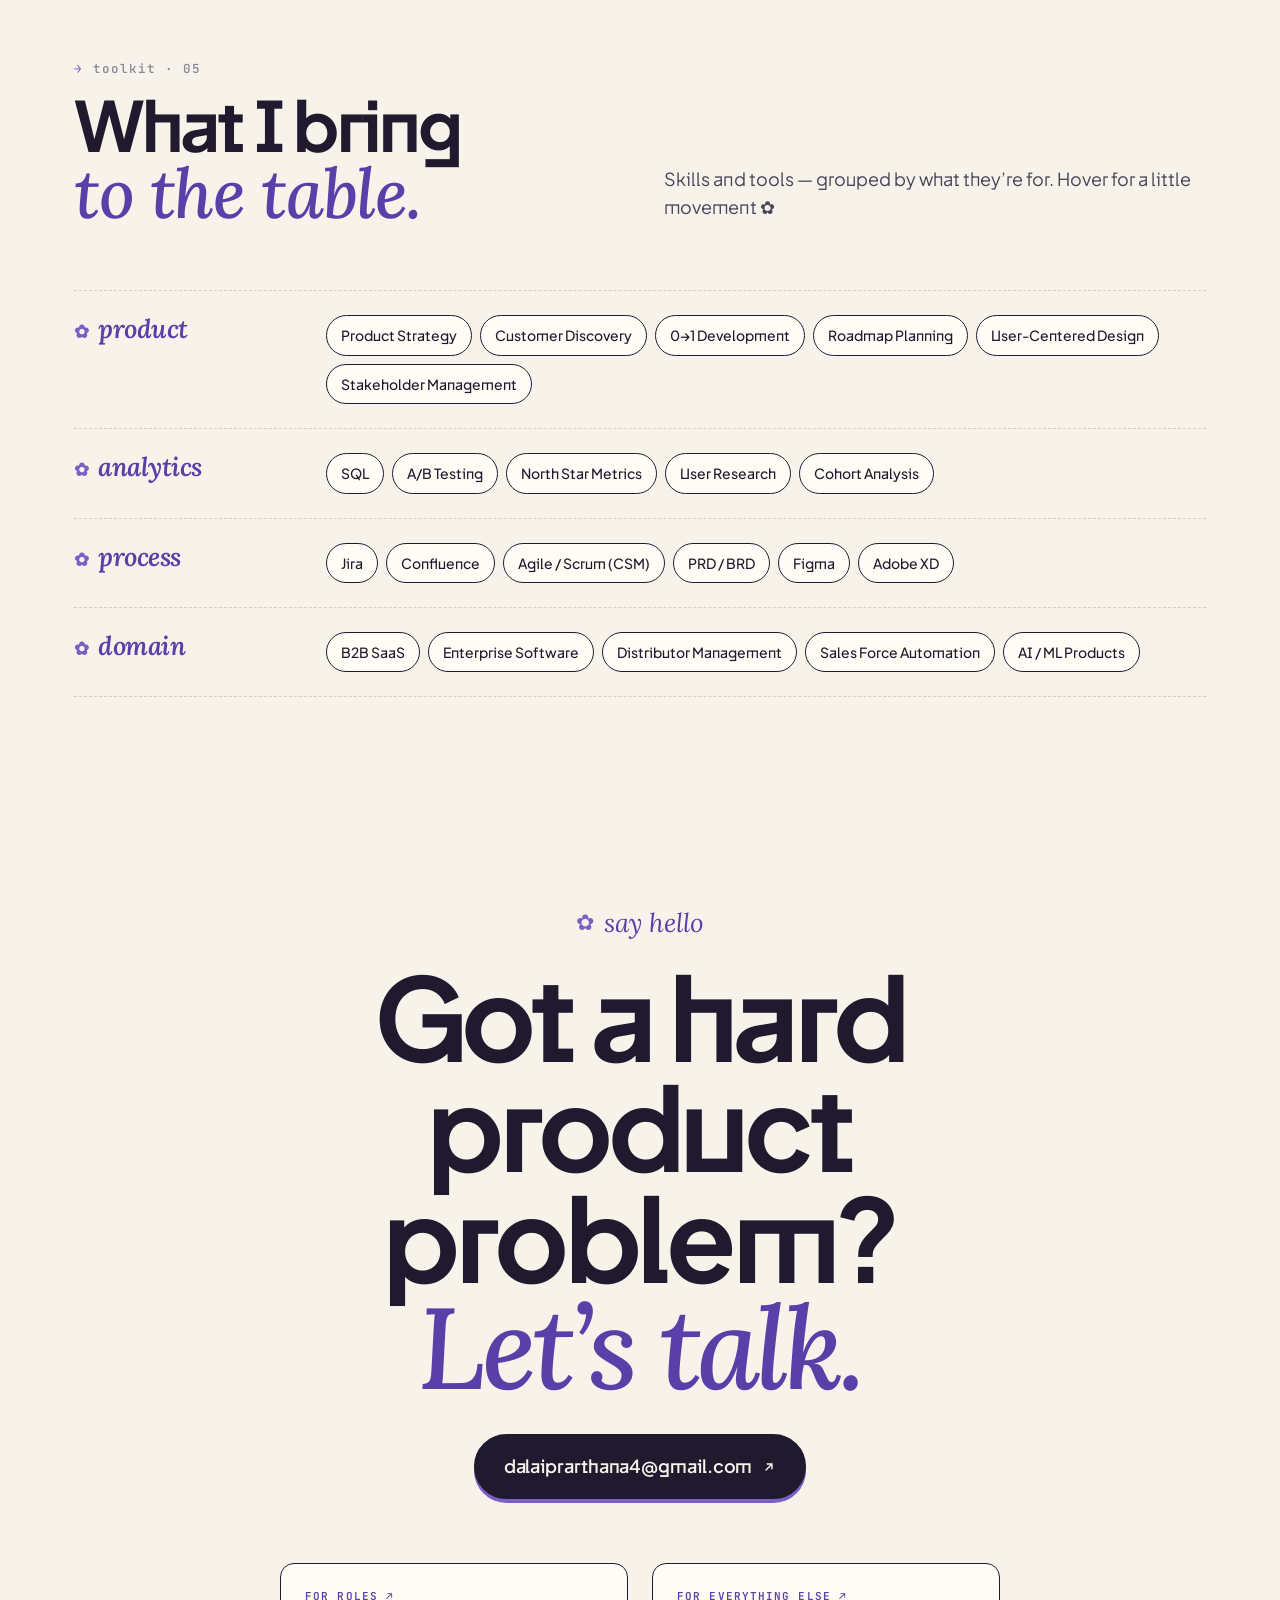
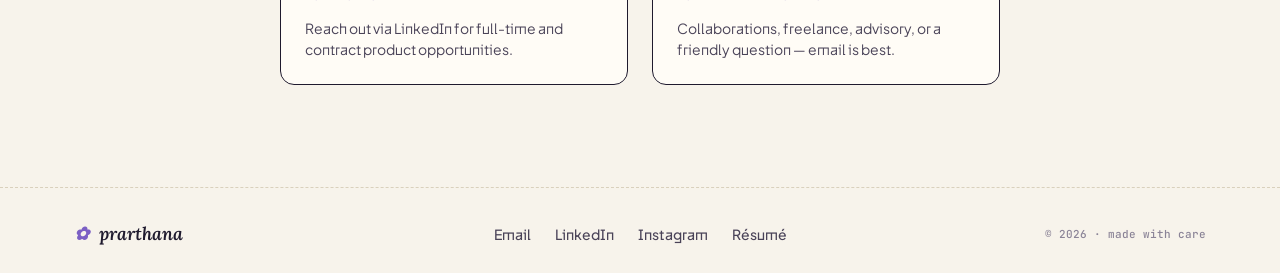
==== commit a4a74671: "added new project and info fixes" ====
--- a/index.html
+++ b/index.html
@@ -8,12 +8,12 @@
 <meta name="color-scheme" content="light" />
 
 <title>Prarthana Dalai · Product Manager · 2026</title>
-<meta name="description" content="Senior product manager. Six years turning ambiguous problems into shipped products. 0→1 B2B SaaS adopted by Coca-Cola, Cavin Kare, and others." />
+<meta name="description" content="Product Manager. 5+ years turning ambiguous problems into shipped products. 0→1 B2B SaaS adopted by Coca-Cola, Cavin Kare, and others." />
 <meta name="author" content="Prarthana Dalai" />
 
 <meta property="og:type" content="website" />
 <meta property="og:title" content="Prarthana Dalai — Product Manager" />
-<meta property="og:description" content="Senior product manager. Six years turning ambiguous problems into shipped products." />
+<meta property="og:description" content="Product Manager. 5+ years turning ambiguous problems into shipped products." />
 <meta property="og:image" content="assets/img/profile-photo.png" />
 
 <link rel="icon" href="data:image/svg+xml,%3Csvg xmlns='http://www.w3.org/2000/svg' viewBox='0 0 32 32'%3E%3Crect width='32' height='32' rx='8' fill='%23F7F3EB'/%3E%3Ctext x='16' y='24' text-anchor='middle' font-family='Georgia,serif' font-style='italic' font-weight='600' font-size='22' fill='%237B5FC4'%3EP%3C/text%3E%3C/svg%3E" />
@@ -94,7 +94,7 @@
         </h1>
 
         <p class="hero__lede" data-reveal>
-          Product Manager with <strong>six years</strong> driving <span class="hl">0&#8209;to&#8209;1 B2B SaaS</span>
+          Product Manager with <strong>5+ years</strong> driving <span class="hl">0&#8209;to&#8209;1 B2B SaaS</span>
           from concept to enterprise adoption. Built and launched a Distributor Management System now in
           production at <span class="hl--rose hl">Coca&#8209;Cola, Cavin Kare</span>, and three more.
         </p>
@@ -122,7 +122,7 @@
         </div>
 
         <div class="hero__cta" data-reveal>
-          <a class="btn btn--primary" href="https://www.linkedin.com/in/prarthana-dalai-ba931a186/" target="_blank" rel="noopener">
+          <a class="btn btn--primary" href="https://www.linkedin.com/in/prarthana-dalai-pm" target="_blank" rel="noopener">
             Connect on LinkedIn
             <svg class="btn-arrow" viewBox="0 0 24 24" fill="none" stroke="currentColor" stroke-width="2.5" stroke-linecap="round" aria-hidden="true"><path d="M7 17L17 7M9 7h8v8"/></svg>
           </a>
@@ -182,7 +182,7 @@
         <div class="about__body" data-reveal>
           <p class="dropcap">
             I&rsquo;m a product manager who treats <em>shipped, adopted</em> as the only finished
-            state. For six years I&rsquo;ve owned products from PRD to release across enterprise
+            state. For 5+ years I&rsquo;ve owned products from PRD to release across enterprise
             B2B and growth-stage B2C — partnering closely with engineering, design, sales, and
             customers. I work backward from a clear North Star, instrument adoption signals,
             and iterate against guardrails.
@@ -364,46 +364,50 @@
         <article class="folder" data-reveal>
           <header class="folder__head">
             <span class="folder__num">03</span>
-            <span class="folder__filename">habitify-growth.case</span>
+            <span class="folder__filename">speak-teardown.case</span>
             <span class="folder__pg">pg. 12</span>
           </header>
 
           <div class="folder__media">
-            <div class="folder__media-frame">
-              <img src="assets/img/SCR-20230315-39-800x800-1.png" alt="Habitify app interface" loading="lazy" />
-              <p class="folder__media-cap">habit-tracking app ✦</p>
+            <div class="folder__media-frame folder__media-frame--graphic">
+              <div aria-hidden="true" style="display:flex;flex-direction:column;gap:10px;width:100%;max-width:240px">
+                <div style="align-self:flex-start;max-width:88%;background:var(--paper-2);border:1.5px solid var(--ink);border-radius:14px 14px 14px 4px;padding:9px 13px;font-size:14px;color:var(--ink);box-shadow:var(--shadow-sm)">오늘 뭐 먹을까?<span style="display:block;font-size:11px;color:var(--ink-3);margin-top:2px">what should we eat?</span></div>
+                <div style="align-self:flex-end;max-width:88%;background:var(--lilac);border:1.5px solid var(--lilac-deep);border-radius:14px 14px 4px 14px;padding:9px 13px;font-size:14px;color:var(--paper);box-shadow:var(--shadow-sm)">부대찌개 먹어요!<span style="display:block;font-size:11px;color:var(--lilac-soft);margin-top:2px">let&rsquo;s have budae jjigae!</span></div>
+                <div style="align-self:flex-start;font-family:var(--font-mono);font-size:11px;color:var(--ink-3);letter-spacing:.04em;margin-top:2px">● live roleplay · scored</div>
+              </div>
+              <p class="folder__media-cap">does the loop close? ✿</p>
             </div>
-            <span class="folder__sticker folder__sticker--sun">500K → 1M</span>
+            <span class="folder__sticker folder__sticker--sun">Teardown</span>
           </div>
 
           <div class="folder__body">
-            <h3 class="folder__title">From <em>500K to 1M</em> downloads in twelve months.</h3>
+            <h3 class="folder__title">A first-principles <em>teardown</em> of an AI tutor.</h3>
             <p class="folder__deck">
-              Three coordinated levers — App Store optimization, paid acquisition, and onboarding —
-              to double the install base in twelve months.
+              Speak is a $1B AI&#8209;native language app that teaches you to <em>talk</em>. I tore
+              down its core loop firsthand to find the one place its promise quietly leaks.
             </p>
 
             <dl class="folder__pap">
               <div>
-                <dt>Problem</dt>
-                <dd>A loved habit-tracking app with strong retention, but flat top-of-funnel growth.</dd>
-              </div>
-              <div>
-                <dt>Approach</dt>
-                <dd>Three levers run in parallel: <strong>ASO</strong>, paid acquisition, onboarding.</dd>
-              </div>
-              <div>
-                <dt>Actions</dt>
-                <dd>A/B-tested store metadata. Ran Facebook + Apple Search Ads. Rebuilt onboarding flow.</dd>
-              </div>
-              <div>
-                <dt>Outcome</dt>
-                <dd>Top-1 in JP &amp; KR. Sign-up <strong>30.9% → 47.8%</strong>. D1 retention <strong>+21% QoQ</strong>.</dd>
+                <dt>Thesis</dt>
+                <dd>Duolingo bolts AI onto a game; Speak <strong>is</strong> the conversation.</dd>
+              </div>
+              <div>
+                <dt>Method</dt>
+                <dd>Firsthand use — onboarding, a full Korean lesson, the paywall — plus public research.</dd>
+              </div>
+              <div>
+                <dt>The gap</dt>
+                <dd>Three steps teach well; the fourth — <strong>retaining what you spoke</strong> — never closes.</dd>
+              </div>
+              <div>
+                <dt>The bet</dt>
+                <dd>Close the loop: spaced review of the day&rsquo;s words, measured by 7&#8209;day retention.</dd>
               </div>
             </dl>
 
-            <a class="folder__cta" href="projects/habitify.html">
-              Read the case study →
+            <a class="folder__cta" href="projects/speak.html">
+              Read the teardown →
             </a>
           </div>
         </article>
@@ -450,7 +454,7 @@
           <span class="section__pg">experience · 04</span>
           <h2 class="section__title">
             Four roles.<br/>
-            <em>Six years.</em>
+            <em>5+ years.</em>
           </h2>
         </div>
         <p class="section__deck">
@@ -557,7 +561,7 @@
       <div class="honors" data-reveal>
         <div class="honors__left">
           <span class="honors__label">Awards · 2020 — 2025</span>
-          <h3 class="honors__title">Six recognitions, <em>six years.</em></h3>
+          <h3 class="honors__title">Six recognitions, <em>5+ years.</em></h3>
         </div>
         <ul class="honors__list">
           <li><span class="honors__year">2025</span> Founder&rsquo;s Choice — High Impact</li>
@@ -661,7 +665,7 @@
         </div>
 
         <div class="contact__split">
-          <a class="contact__card" href="https://www.linkedin.com/in/prarthana-dalai-ba931a186/" target="_blank" rel="noopener">
+          <a class="contact__card" href="https://www.linkedin.com/in/prarthana-dalai-pm" target="_blank" rel="noopener">
             <span class="contact__label">For Roles ↗</span>
             <p>Reach out via LinkedIn for full-time and contract product opportunities.</p>
           </a>
@@ -683,7 +687,7 @@
     <div class="footer__brand">prarthana</div>
     <nav class="footer__links" aria-label="Footer">
       <a href="mailto:dalaiprarthana4@gmail.com">Email</a>
-      <a href="https://www.linkedin.com/in/prarthana-dalai-ba931a186/" target="_blank" rel="noopener">LinkedIn</a>
+      <a href="https://www.linkedin.com/in/prarthana-dalai-pm" target="_blank" rel="noopener">LinkedIn</a>
       <a href="https://www.instagram.com/prar_tha_naa" target="_blank" rel="noopener">Instagram</a>
       <a href="assets/resume/Prarthana_Product_Manager.pdf" target="_blank" rel="noopener">Résumé</a>
     </nav>
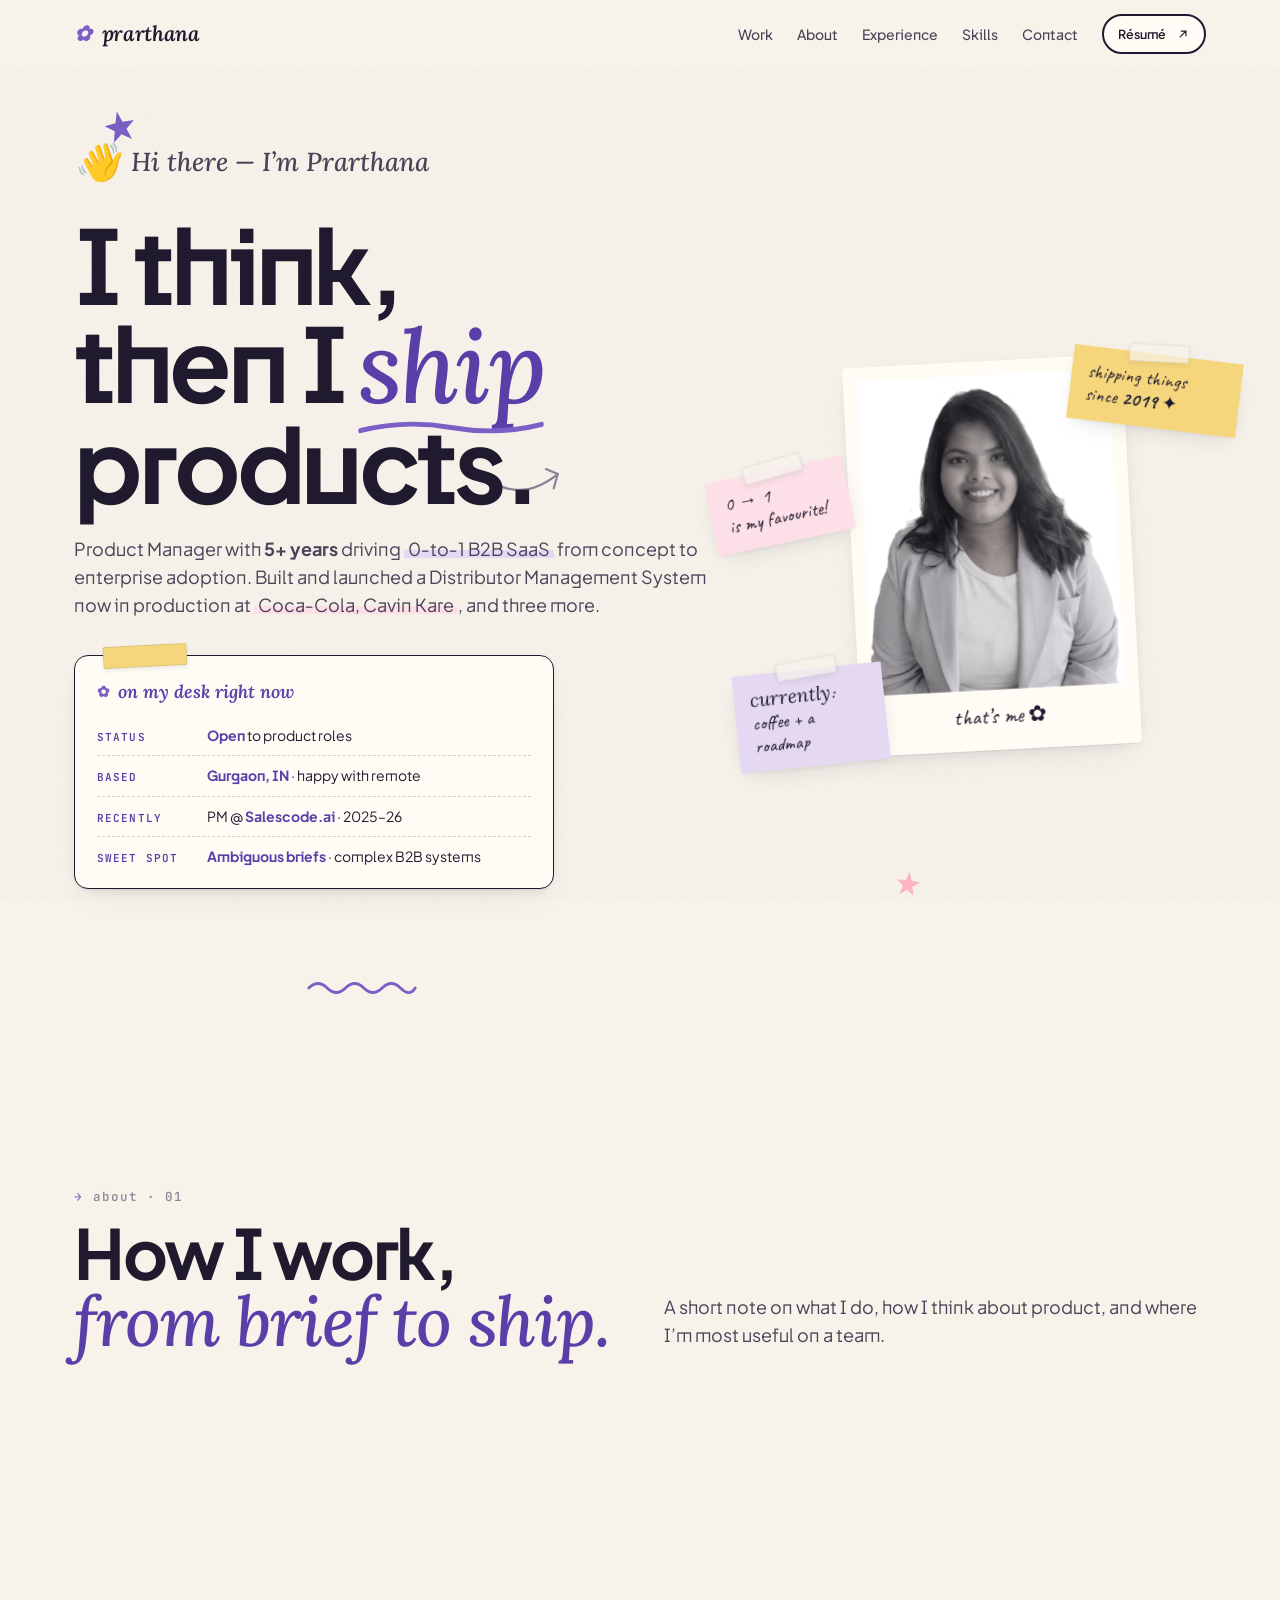
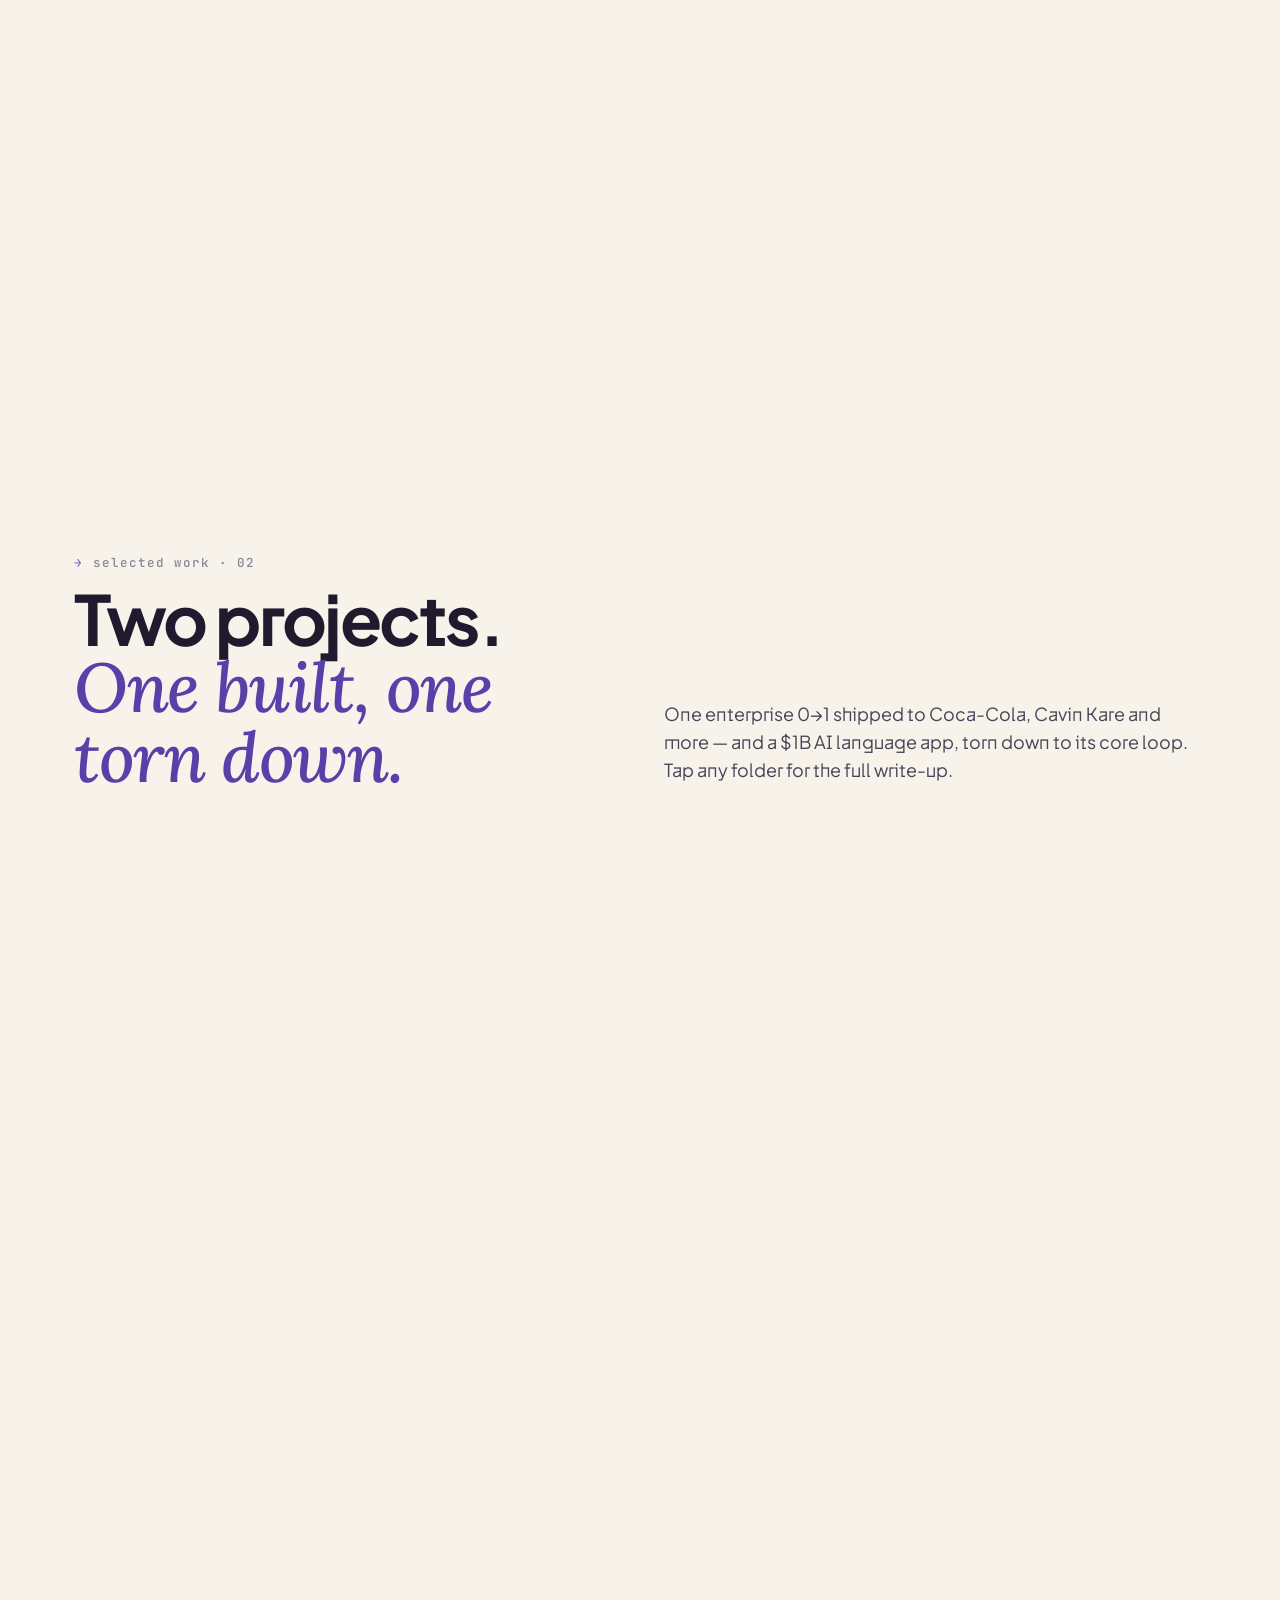
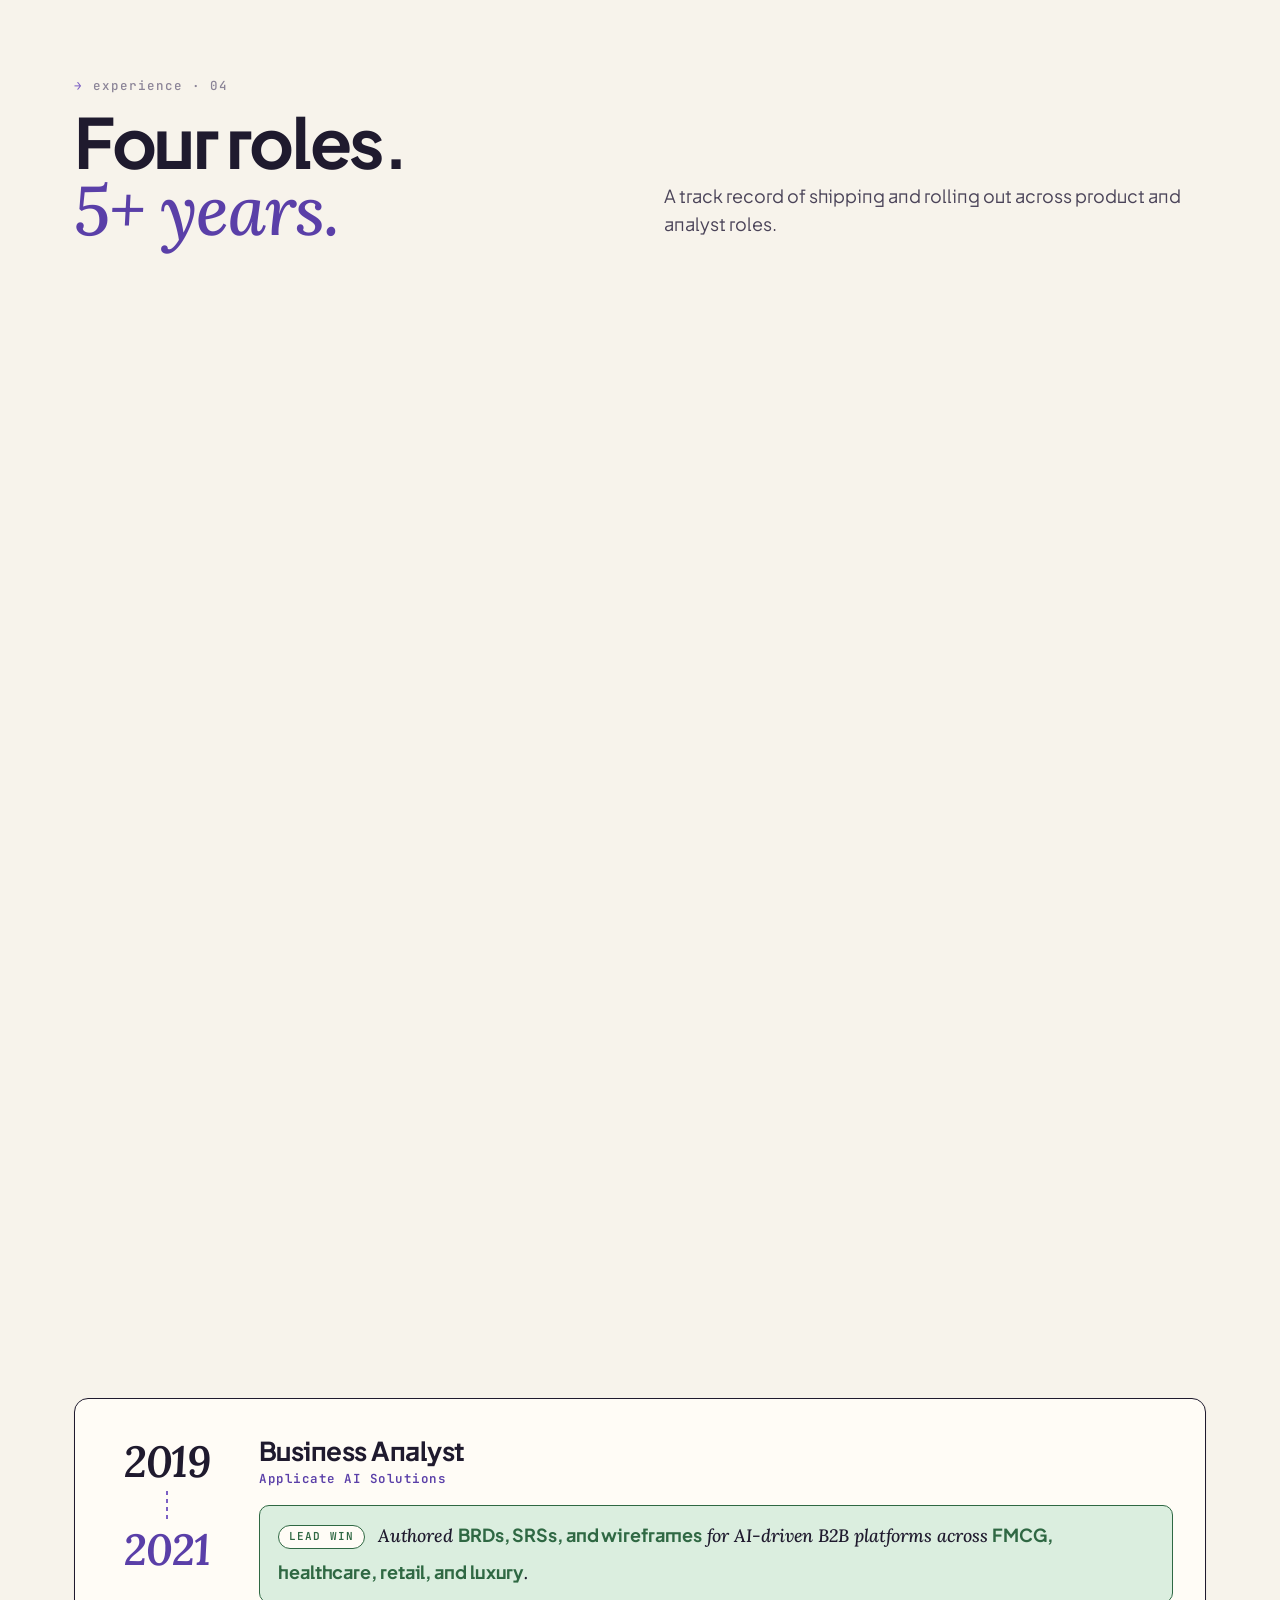
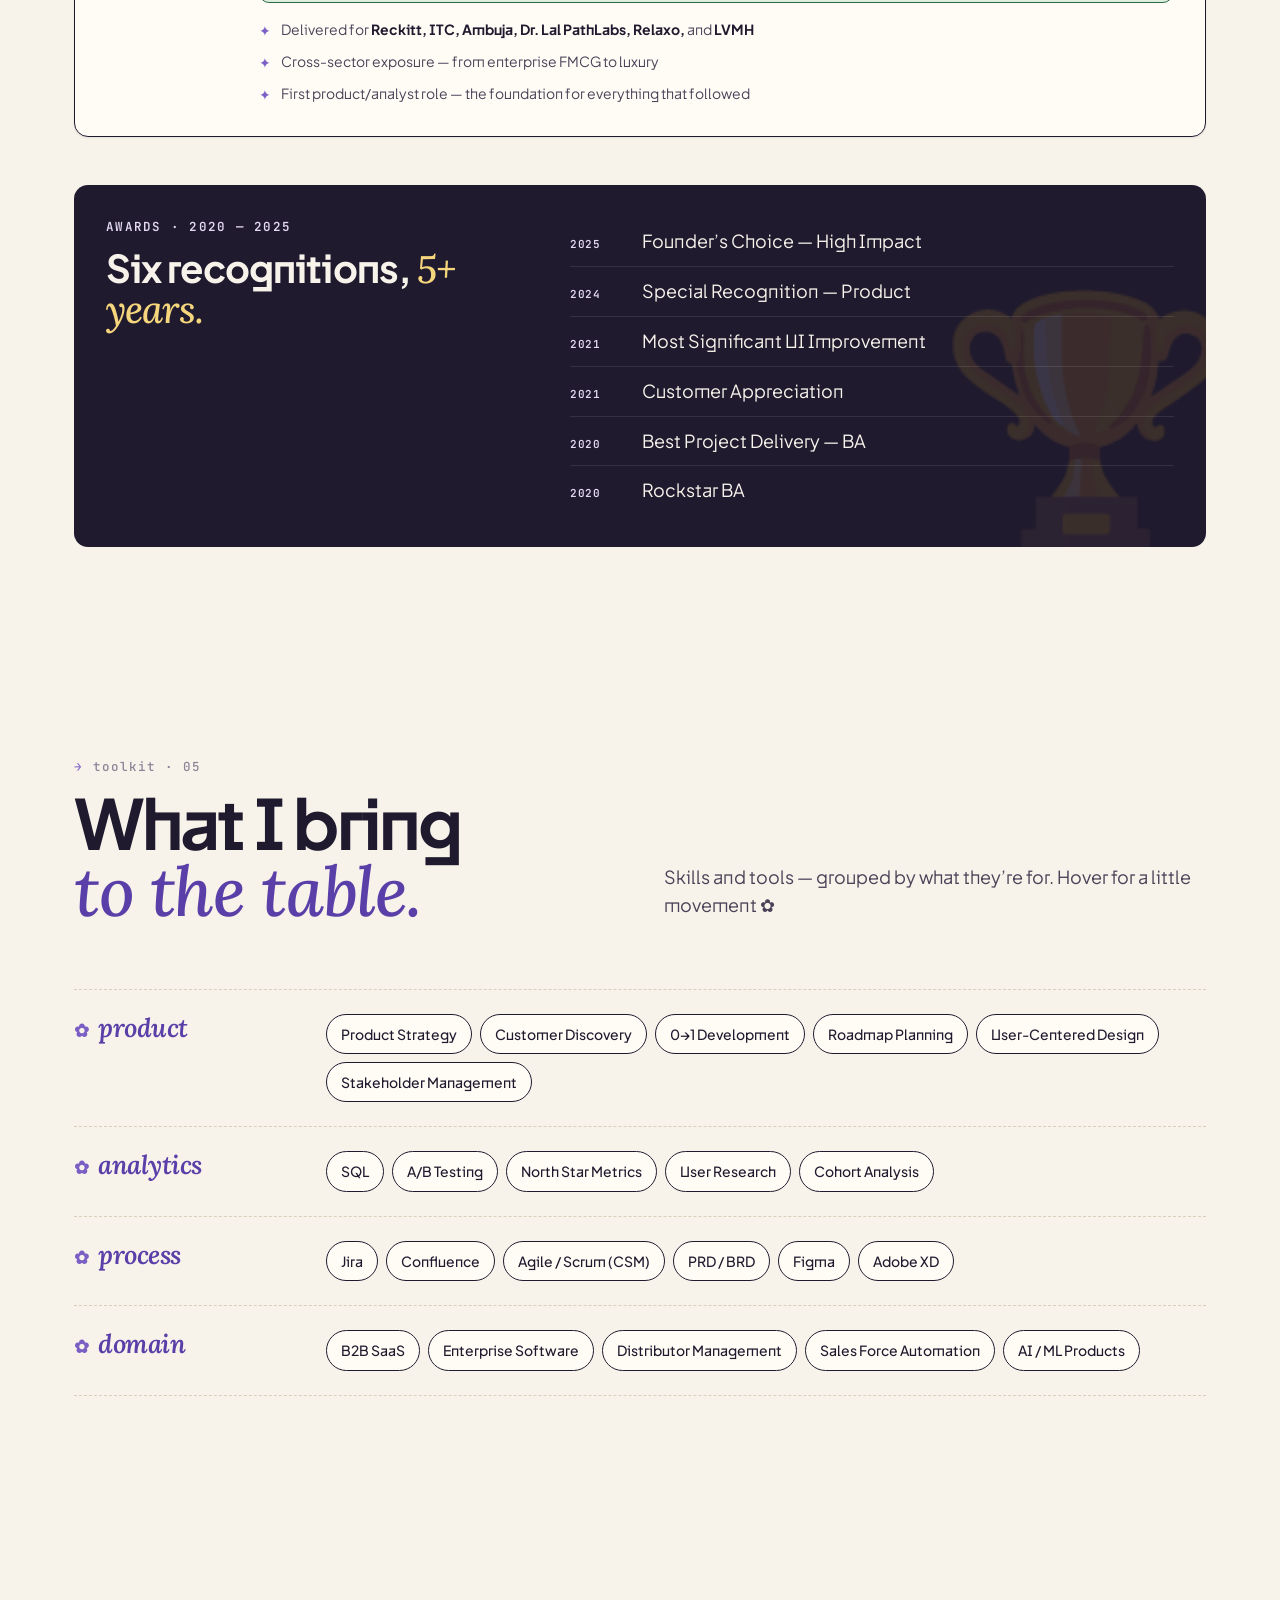
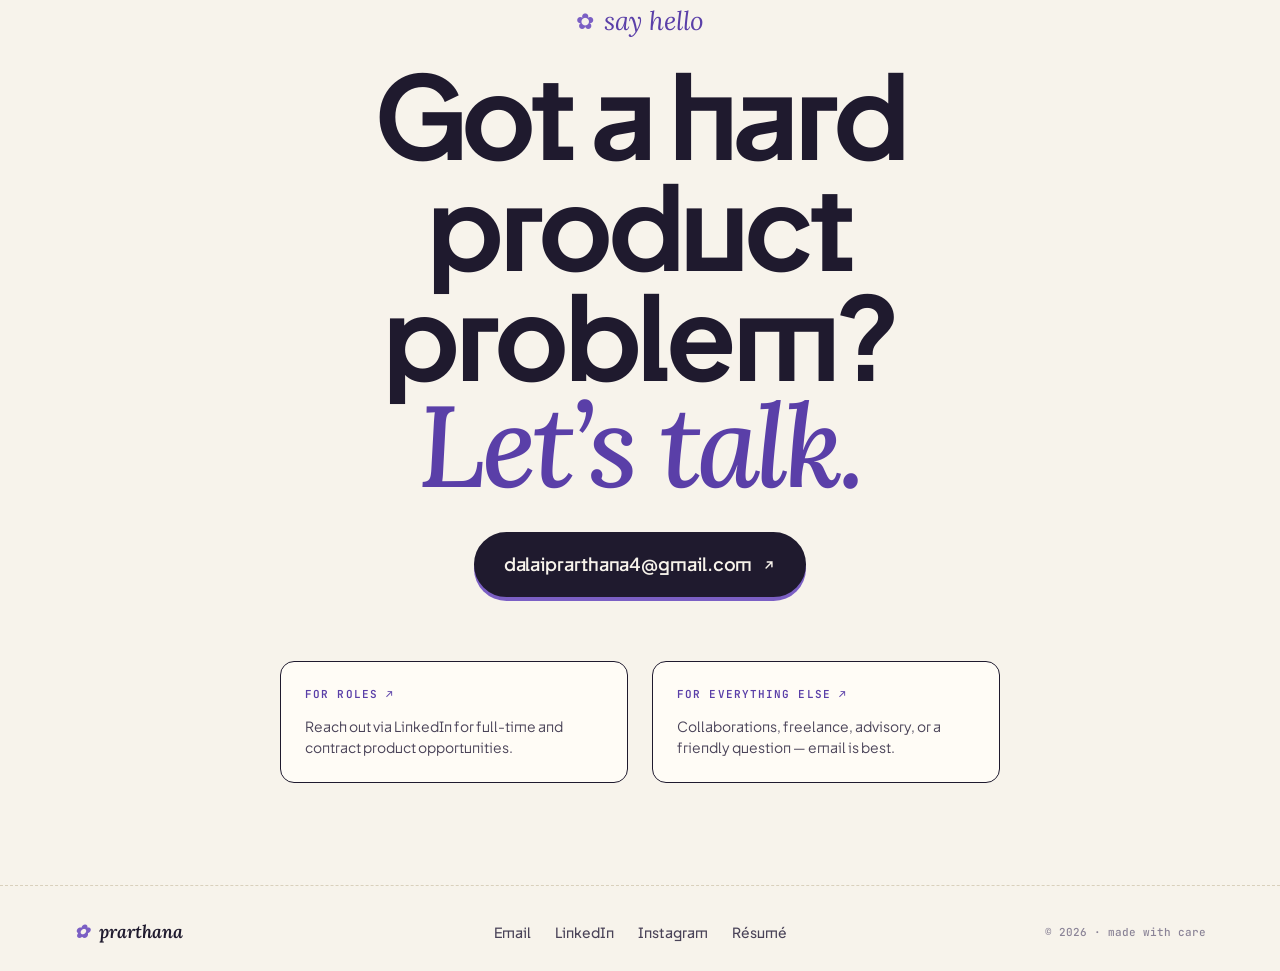
==== commit af4a5d96: "resume changed" ====
--- a/index.html
+++ b/index.html
@@ -55,7 +55,7 @@
       <a href="#contact">Contact</a>
     </nav>
     <div class="nav__actions">
-      <a class="btn btn--ghost btn--sm" href="assets/resume/Prarthana_Product_Manager.pdf" target="_blank" rel="noopener">
+      <a class="btn btn--ghost btn--sm" href="assets/resume/Prarthana_APM.pdf" target="_blank" rel="noopener">
         Résumé
         <svg class="btn-arrow" viewBox="0 0 24 24" fill="none" stroke="currentColor" stroke-width="2" stroke-linecap="round" aria-hidden="true"><path d="M7 17L17 7M9 7h8v8"/></svg>
       </a>
@@ -104,7 +104,7 @@
           <dl>
             <div>
               <dt>Status</dt>
-              <dd><strong>Open</strong> to senior product roles</dd>
+              <dd><strong>Open</strong> to product roles</dd>
             </div>
             <div>
               <dt>Based</dt>
@@ -246,13 +246,13 @@
         <div>
           <span class="section__pg">selected work · 02</span>
           <h2 class="section__title">
-            Three projects.<br/>
-            <em>Three rollouts.</em>
+            Two projects.<br/>
+            <em>One built, one torn down.</em>
           </h2>
         </div>
         <p class="section__deck">
-          One enterprise 0→1, one quick-commerce concept, one B2C growth program.
-          Tap any folder for the full case study.
+          One enterprise 0→1 shipped to Coca-Cola, Cavin Kare and more — and a $1B AI
+          language app, torn down to its core loop. Tap any folder for the full write-up.
         </p>
       </header>
 
@@ -309,63 +309,8 @@
         <article class="folder folder--right" data-reveal>
           <header class="folder__head">
             <span class="folder__num">02</span>
-            <span class="folder__filename">cart-abandonment.case</span>
+            <span class="folder__filename">speak-teardown.case</span>
             <span class="folder__pg">pg. 08</span>
-          </header>
-
-          <div class="folder__media">
-            <div class="folder__media-frame folder__media-frame--graphic">
-              <div class="checkout-card" aria-hidden="true">
-                <div class="checkout-card__row"><span>Subtotal</span><span class="mono">₹ 487</span></div>
-                <div class="checkout-card__row"><span>Delivery</span><span class="mono">₹ 25</span></div>
-                <div class="checkout-card__row checkout-card__row--surcharge"><span>Surge</span><span class="mono">+₹ 18</span></div>
-                <div class="checkout-card__row"><span>Handling</span><span class="mono">₹ 12</span></div>
-                <div class="checkout-card__row checkout-card__row--total"><span>You pay</span><span class="mono">₹ 542</span></div>
-                <div class="checkout-card__chip">final · no surprises</div>
-              </div>
-              <p class="folder__media-cap">trust-first checkout</p>
-            </div>
-            <span class="folder__sticker folder__sticker--rose">Concept</span>
-          </div>
-
-          <div class="folder__body">
-            <h3 class="folder__title">A <em>trust-first</em> checkout, not a cheaper one.</h3>
-            <p class="folder__deck">
-              Users don&rsquo;t abandon because prices are high — they abandon when prices feel
-              unpredictable. A strategy to protect conversion and contribution margin.
-            </p>
-
-            <dl class="folder__pap">
-              <div>
-                <dt>Problem</dt>
-                <dd>Drop-off in quick commerce is driven by unexpected fees revealed late in checkout.</dd>
-              </div>
-              <div>
-                <dt>Approach</dt>
-                <dd>Reframed the problem as price <strong>certainty</strong>. North Star: Checkout Completion Rate.</dd>
-              </div>
-              <div>
-                <dt>Actions</dt>
-                <dd>Final-payable preview, fee explainers, phased experiment plan with sub-cohort.</dd>
-              </div>
-              <div>
-                <dt>Outcome</dt>
-                <dd>Experiment-ready plan with hard guardrails on burn, cancellations, margin.</dd>
-              </div>
-            </dl>
-
-            <a class="folder__cta" href="projects/cart-abandonment.html">
-              Read the case study →
-            </a>
-          </div>
-        </article>
-
-
-        <article class="folder" data-reveal>
-          <header class="folder__head">
-            <span class="folder__num">03</span>
-            <span class="folder__filename">speak-teardown.case</span>
-            <span class="folder__pg">pg. 12</span>
           </header>
 
           <div class="folder__media">
@@ -689,7 +634,7 @@
       <a href="mailto:dalaiprarthana4@gmail.com">Email</a>
       <a href="https://www.linkedin.com/in/prarthana-dalai-pm" target="_blank" rel="noopener">LinkedIn</a>
       <a href="https://www.instagram.com/prar_tha_naa" target="_blank" rel="noopener">Instagram</a>
-      <a href="assets/resume/Prarthana_Product_Manager.pdf" target="_blank" rel="noopener">Résumé</a>
+      <a href="assets/resume/Prarthana_APM.pdf" target="_blank" rel="noopener">Résumé</a>
     </nav>
     <p class="footer__meta">© <span data-year>2026</span> · made with care</p>
   </div>
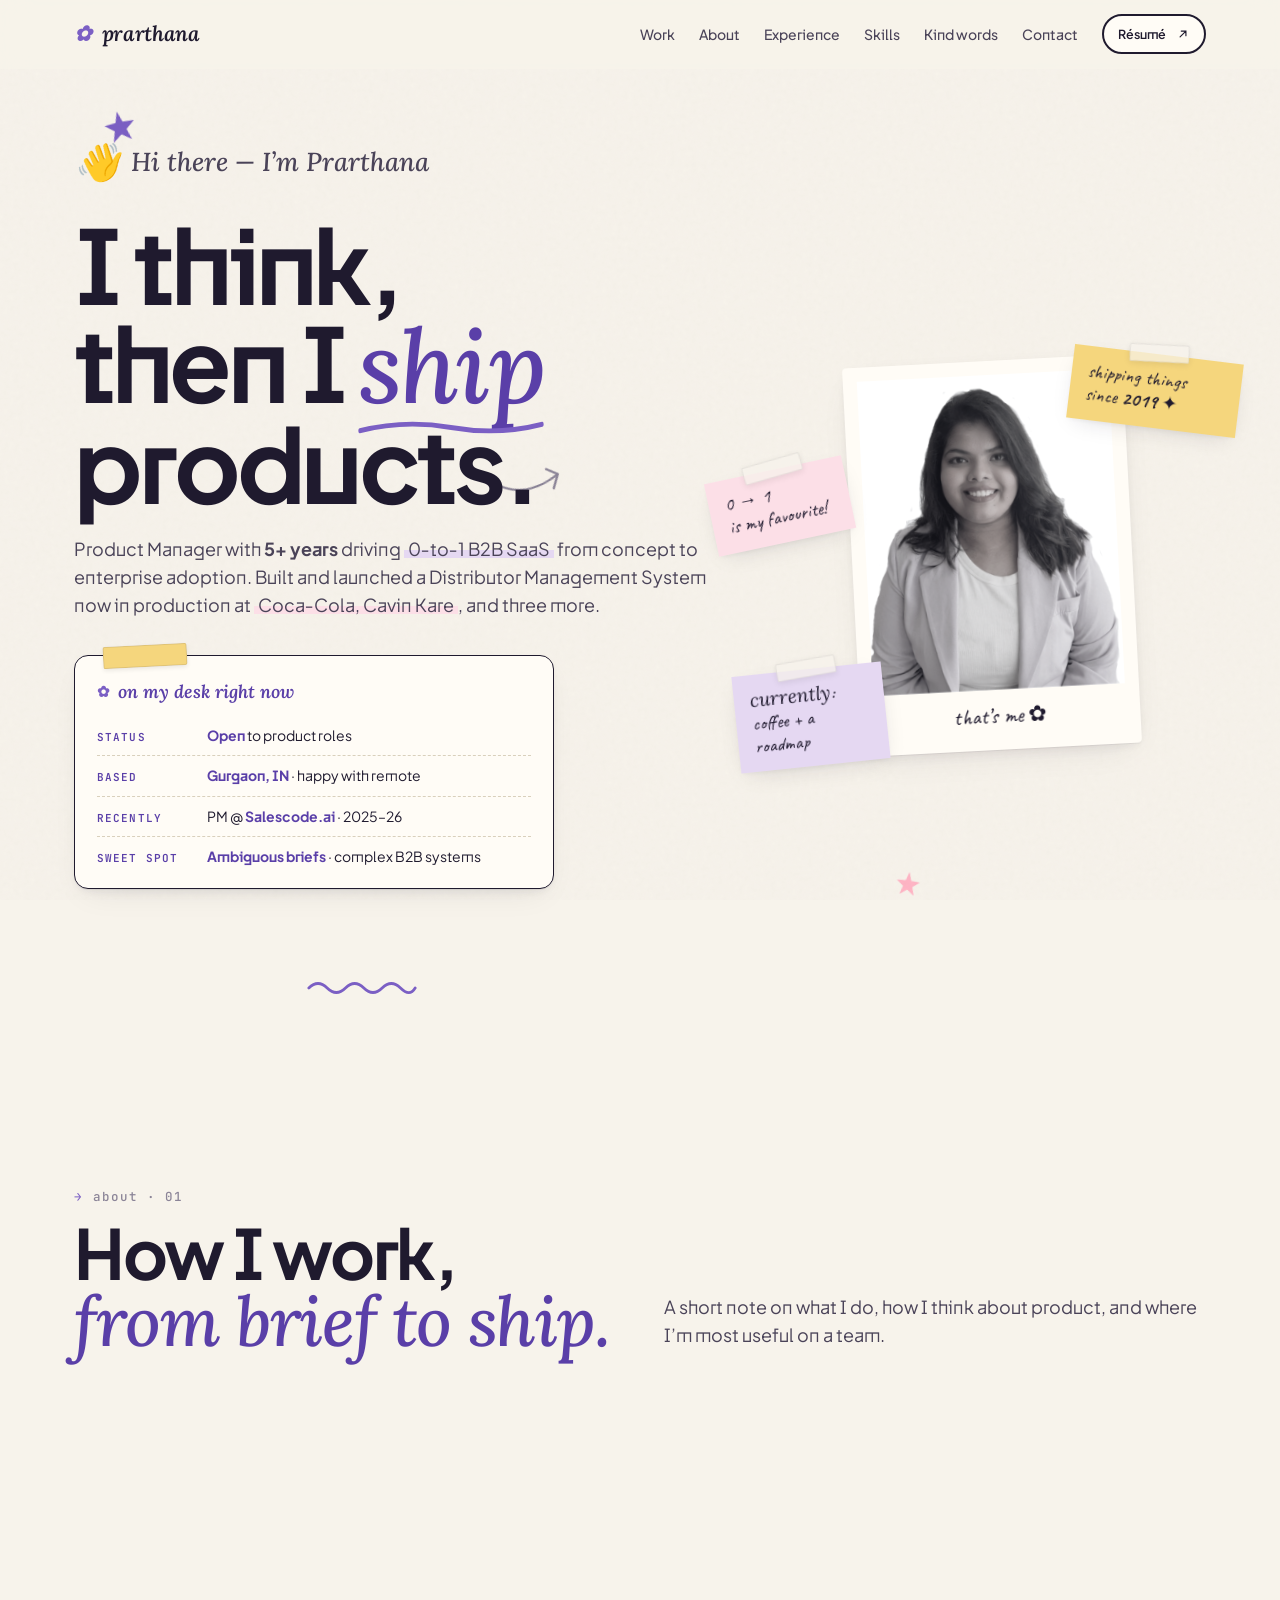
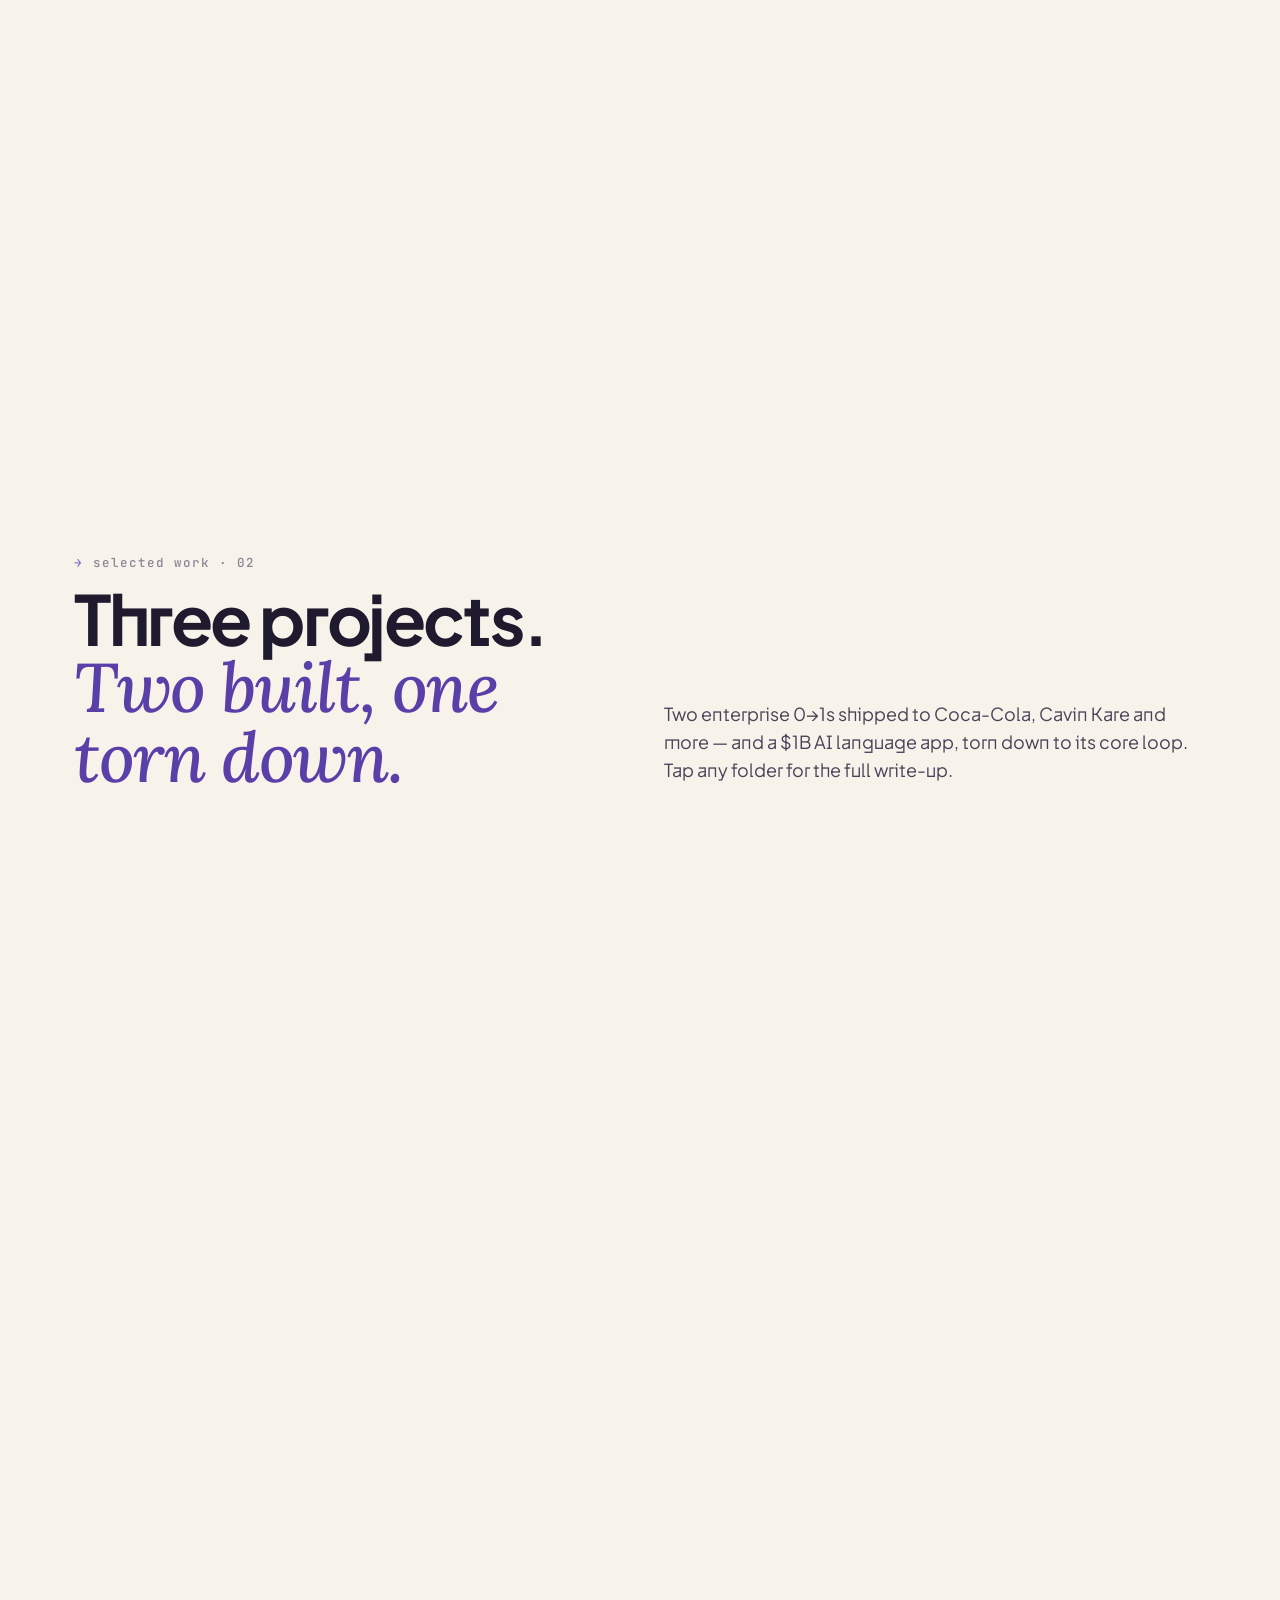
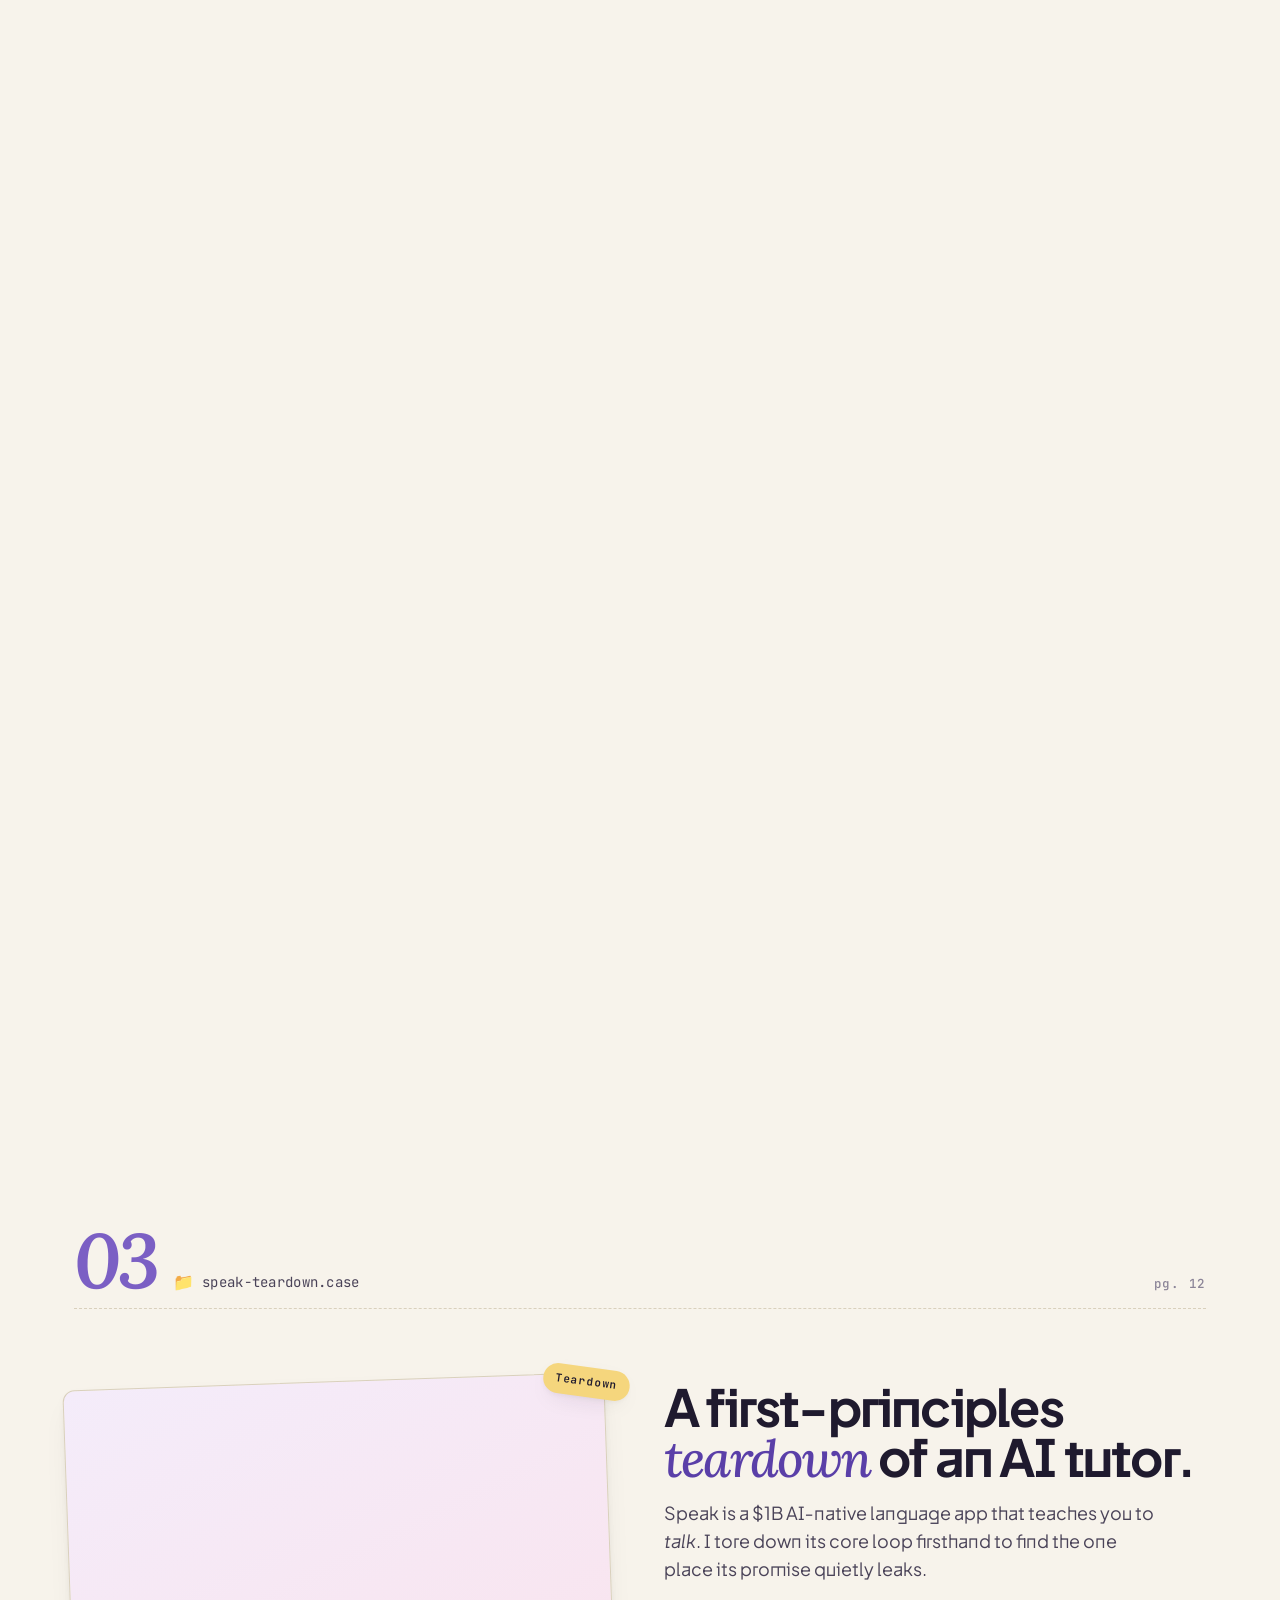
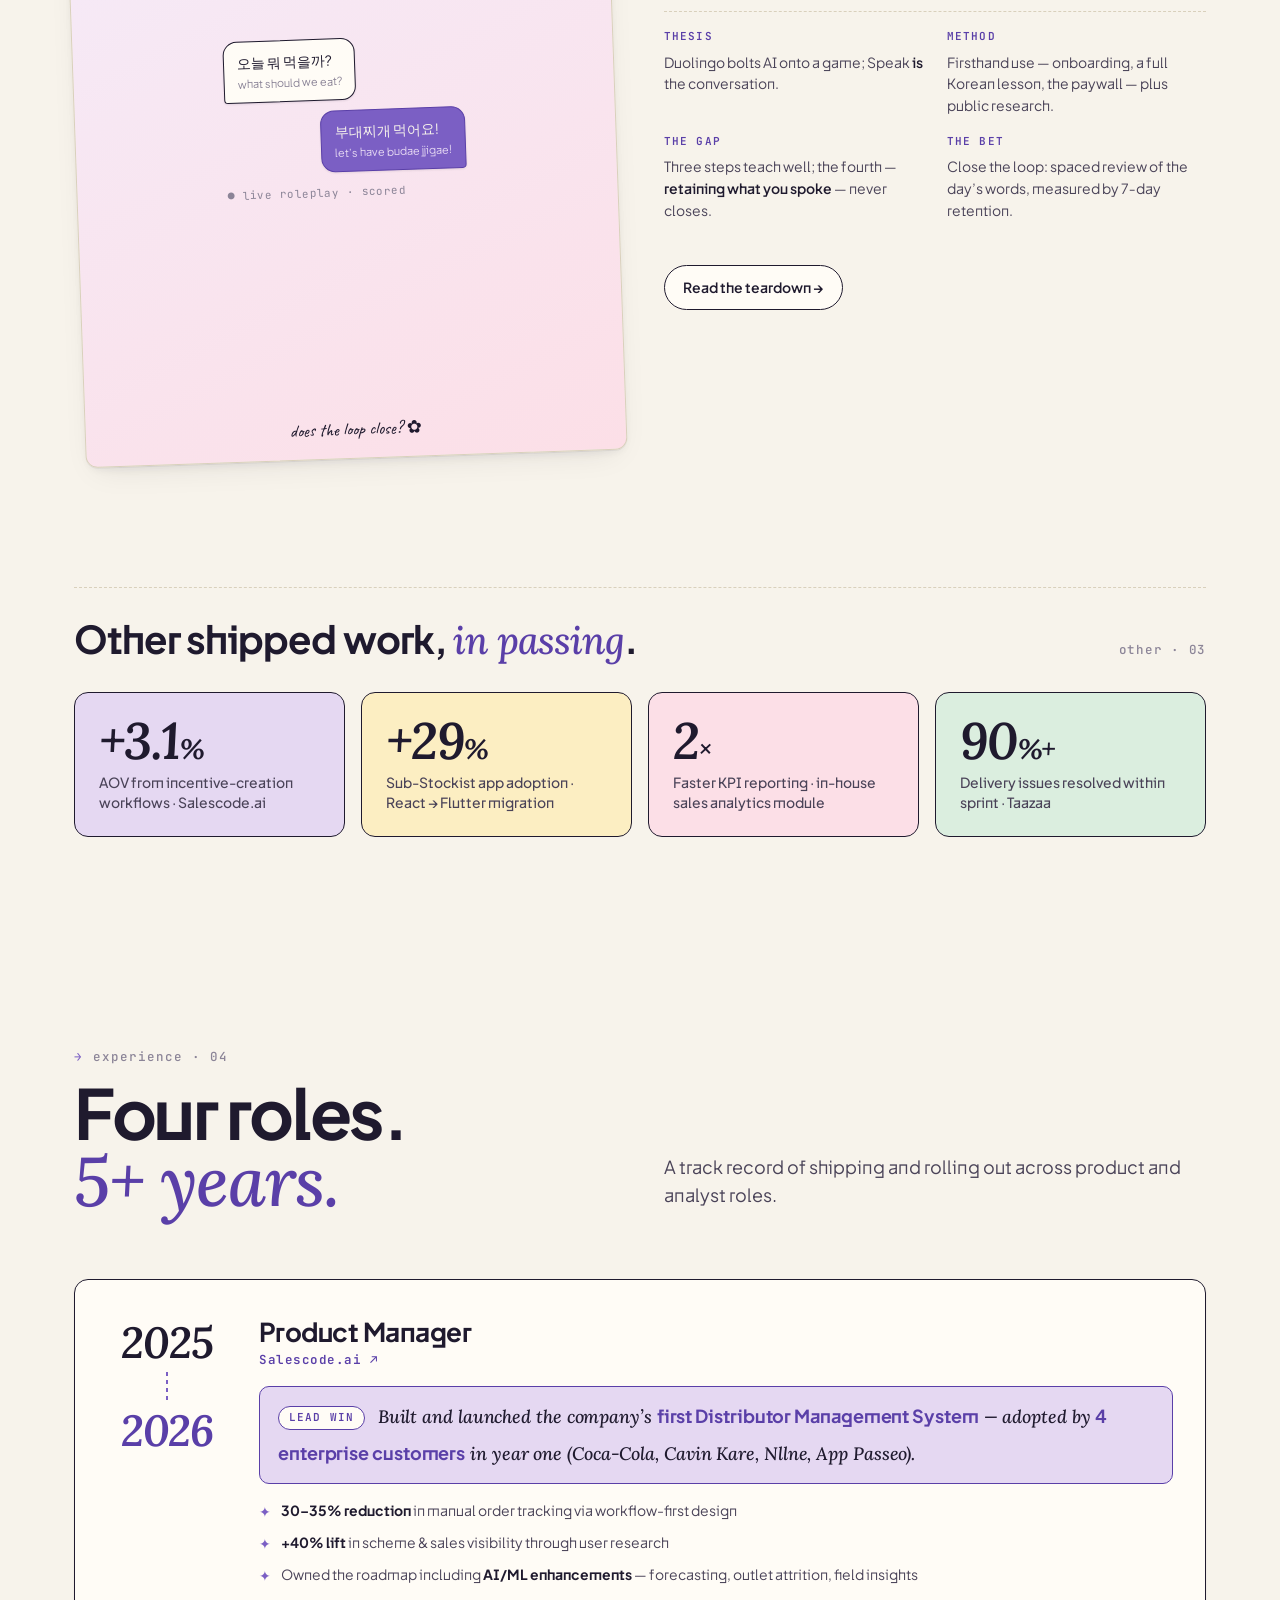
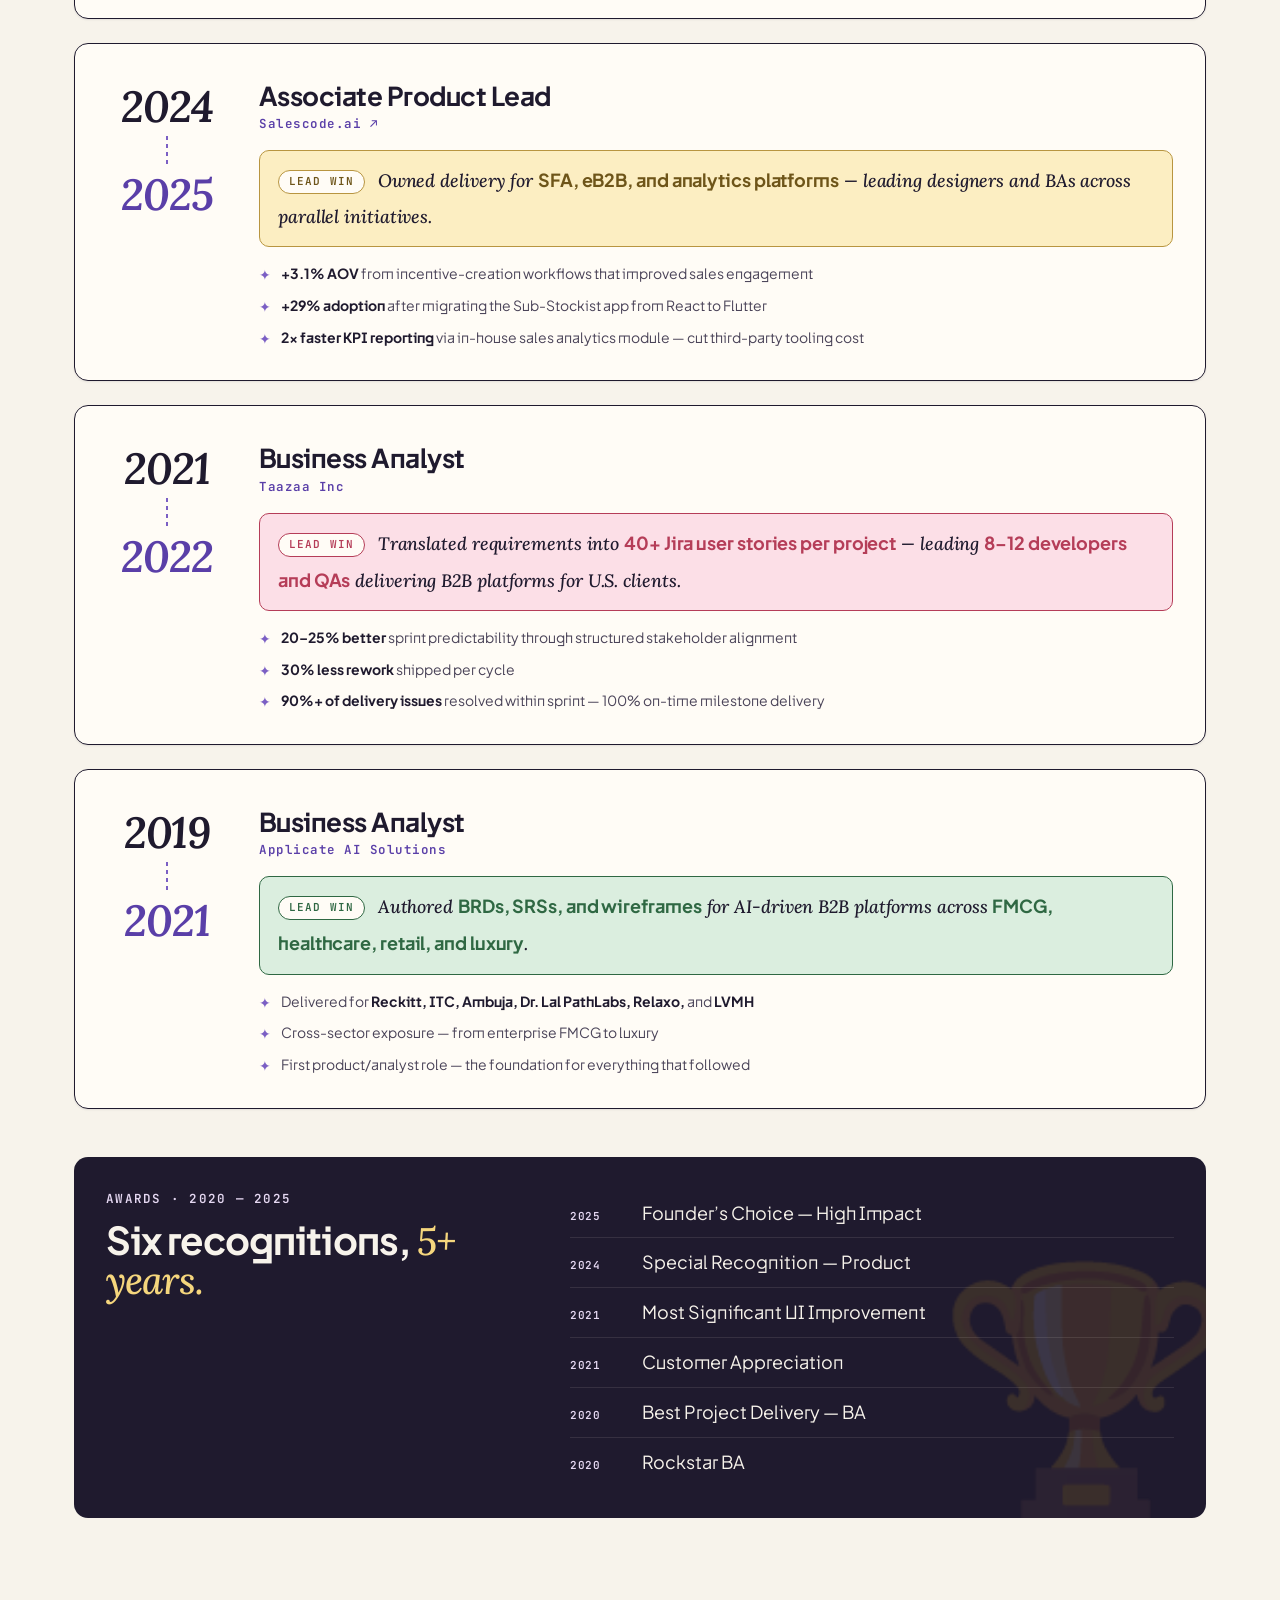
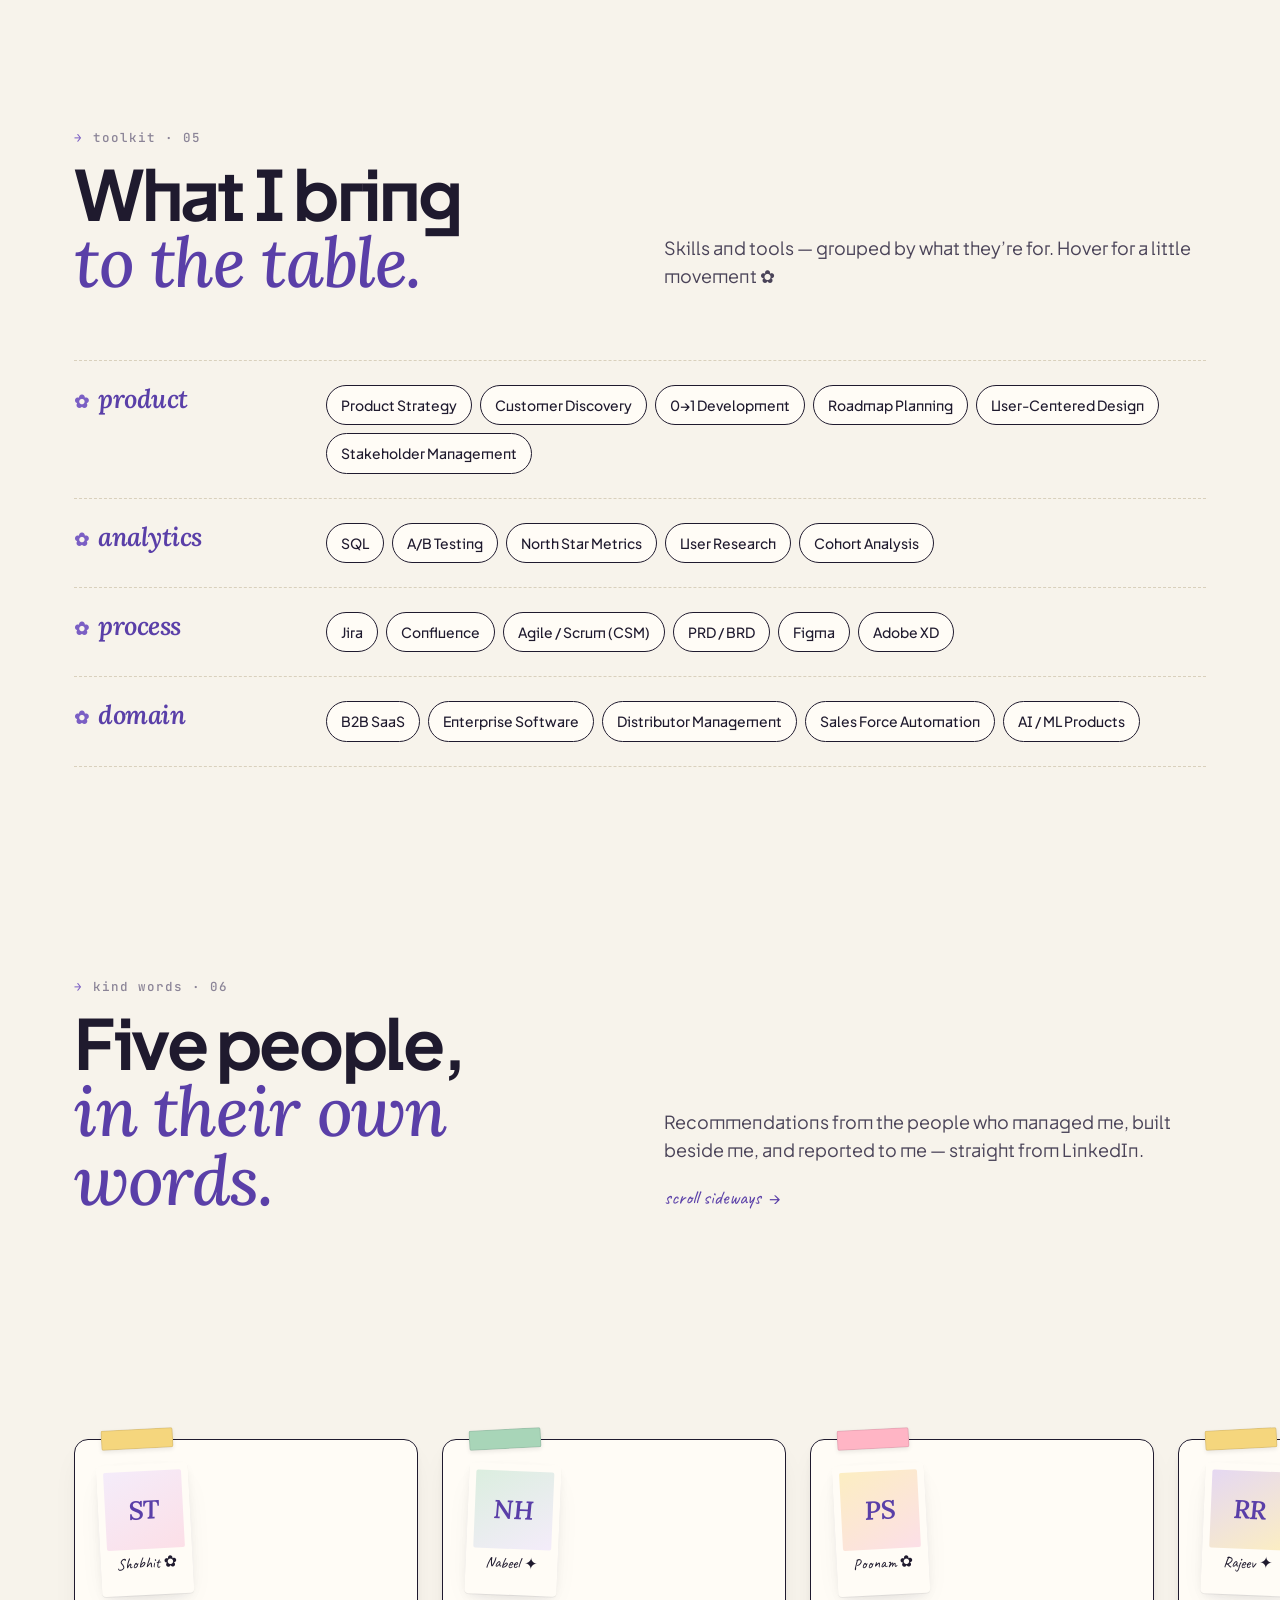
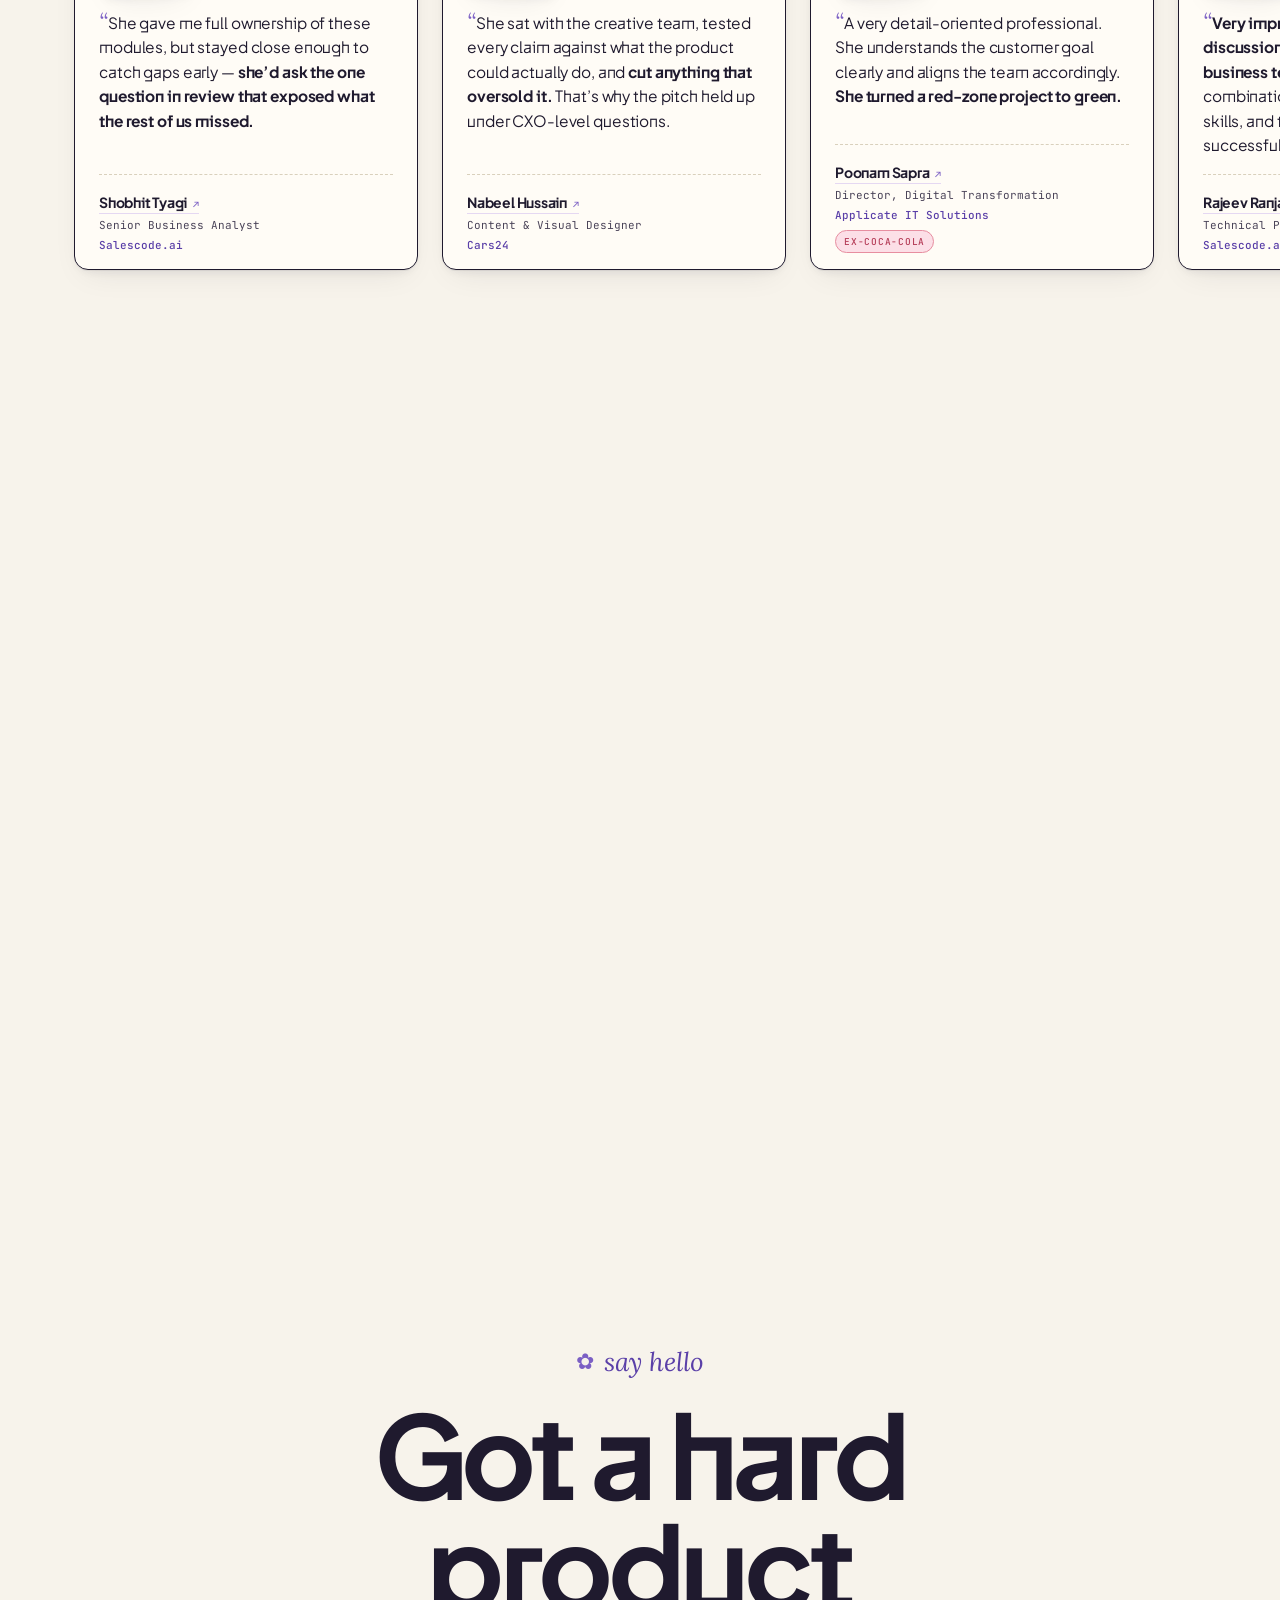
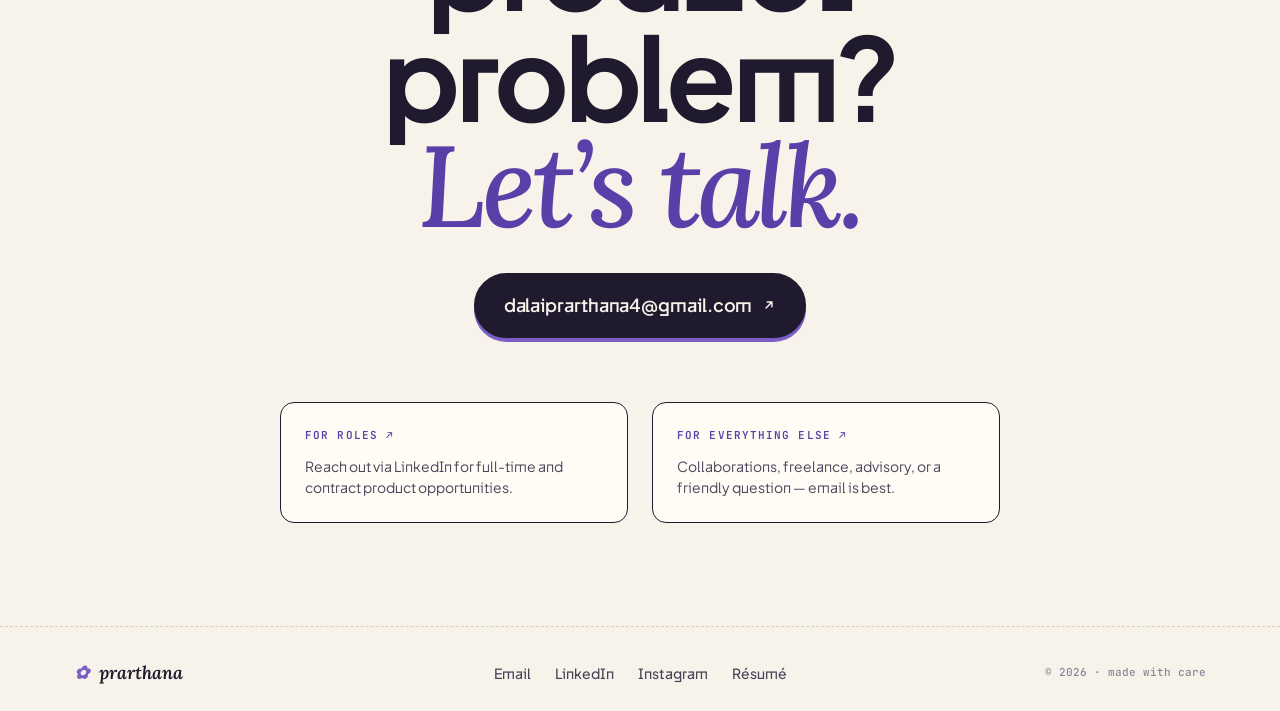
==== commit a6749489: "added saleslens project" ====
--- a/index.html
+++ b/index.html
@@ -52,6 +52,7 @@
       <a href="#about">About</a>
       <a href="#experience">Experience</a>
       <a href="#skills">Skills</a>
+      <a href="#testimonials">Kind words</a>
       <a href="#contact">Contact</a>
     </nav>
     <div class="nav__actions">
@@ -246,12 +247,12 @@
         <div>
           <span class="section__pg">selected work · 02</span>
           <h2 class="section__title">
-            Two projects.<br/>
-            <em>One built, one torn down.</em>
+            Three projects.<br/>
+            <em>Two built, one torn down.</em>
           </h2>
         </div>
         <p class="section__deck">
-          One enterprise 0→1 shipped to Coca-Cola, Cavin Kare and more — and a $1B AI
+          Two enterprise 0→1s shipped to Coca-Cola, Cavin Kare and more — and a $1B AI
           language app, torn down to its core loop. Tap any folder for the full write-up.
         </p>
       </header>
@@ -309,8 +310,81 @@
         <article class="folder folder--right" data-reveal>
           <header class="folder__head">
             <span class="folder__num">02</span>
+            <span class="folder__filename">saleslens-analytics.project</span>
+            <span class="folder__pg">pg. 08</span>
+          </header>
+
+          <div class="folder__media">
+            <div class="folder__media-frame folder__media-frame--graphic">
+              <div aria-hidden="true" style="display:flex;flex-direction:column;gap:11px;width:100%;max-width:262px">
+                <div style="background:var(--paper-2);border:1.5px solid var(--ink);border-radius:14px;padding:13px 15px;box-shadow:var(--shadow-sm)">
+                  <span style="display:block;font-family:var(--font-mono);font-size:10px;letter-spacing:.10em;text-transform:uppercase;color:var(--ink-3)">eB2B · retailers onboarded</span>
+                  <span style="display:block;font-family:var(--font-mono);font-size:12.5px;color:var(--ink-3);text-decoration:line-through;text-decoration-color:var(--rose);text-decoration-thickness:1.5px;margin-top:8px">1,204,839</span>
+                  <span style="display:block;font-family:var(--font-italic);font-style:italic;font-weight:600;font-size:36px;line-height:1.05;letter-spacing:-.03em;color:var(--lilac-deep)">1.2M</span>
+                </div>
+                <div style="display:flex;gap:11px">
+                  <div style="flex:1;background:var(--paper-2);border:1.5px solid var(--ink);border-radius:14px;padding:10px 12px;box-shadow:var(--shadow-sm)">
+                    <span style="display:block;font-family:var(--font-mono);font-size:9.5px;letter-spacing:.08em;text-transform:uppercase;color:var(--ink-3)">repeat</span>
+                    <span style="display:block;font-family:var(--font-italic);font-style:italic;font-weight:600;font-size:21px;line-height:1.15;color:var(--ink)">412K</span>
+                  </div>
+                  <div style="flex:1;background:var(--paper-2);border:1.5px solid var(--ink);border-radius:14px;padding:10px 12px;box-shadow:var(--shadow-sm)">
+                    <span style="display:block;font-family:var(--font-mono);font-size:9.5px;letter-spacing:.08em;text-transform:uppercase;color:var(--ink-3)">adopted 3+</span>
+                    <span style="display:block;font-family:var(--font-italic);font-style:italic;font-weight:600;font-size:21px;line-height:1.15;color:var(--ink)">188K</span>
+                  </div>
+                </div>
+                <div style="display:flex;align-items:flex-end;gap:5px;height:56px;background:var(--paper-2);border:1.5px solid var(--ink);border-radius:14px;padding:10px 13px;box-shadow:var(--shadow-sm)">
+                  <span style="flex:1;height:38%;background:var(--lilac-soft);border-radius:3px 3px 0 0"></span>
+                  <span style="flex:1;height:62%;background:var(--lilac-soft);border-radius:3px 3px 0 0"></span>
+                  <span style="flex:1;height:48%;background:var(--lilac-soft);border-radius:3px 3px 0 0"></span>
+                  <span style="flex:1;height:80%;background:var(--lilac-soft);border-radius:3px 3px 0 0"></span>
+                  <span style="flex:1;height:70%;background:var(--lilac-soft);border-radius:3px 3px 0 0"></span>
+                  <span style="flex:1;height:100%;background:var(--lilac);border-radius:3px 3px 0 0"></span>
+                </div>
+                <div style="font-family:var(--font-mono);font-size:11px;color:var(--ink-3);letter-spacing:.04em">● live db · 5 tenants</div>
+              </div>
+              <p class="folder__media-cap">numbers you can read ✿</p>
+            </div>
+            <span class="folder__sticker folder__sticker--rose">Live · 5 clients</span>
+          </div>
+
+          <div class="folder__body">
+            <h3 class="folder__title">A live analytics layer, built to be <em>read</em>.</h3>
+            <p class="folder__deck">
+              Five enterprise clients were running our products blind. I picked up a stalled
+              initiative and carried it from concept to shipped build.
+            </p>
+
+            <dl class="folder__pap">
+              <div>
+                <dt>Problem</dt>
+                <dd>Clients on our SFA, eB2B and DMS had no live view of their own performance data.</dd>
+              </div>
+              <div>
+                <dt>Approach</dt>
+                <dd>Metrics defined <strong>per solution</strong>, not one generic dashboard bolted on top.</dd>
+              </div>
+              <div>
+                <dt>Actions</dt>
+                <dd>Low-fi structure in Figma, hi-fi with a designer. Wrote the stories, ran daily build check-ins.</dd>
+              </div>
+              <div>
+                <dt>Outcome</dt>
+                <dd>Live with <strong>5 enterprise clients</strong>. Core bundled free, advanced sold as a paid add-on.</dd>
+              </div>
+            </dl>
+
+            <a class="folder__cta" href="projects/saleslens.html">
+              Read the project →
+            </a>
+          </div>
+        </article>
+
+
+        <article class="folder" data-reveal>
+          <header class="folder__head">
+            <span class="folder__num">03</span>
             <span class="folder__filename">speak-teardown.case</span>
-            <span class="folder__pg">pg. 08</span>
+            <span class="folder__pg">pg. 12</span>
           </header>
 
           <div class="folder__media">
@@ -591,6 +665,125 @@
   </section>
 
 
+  <!-- KIND WORDS -->
+  <section id="testimonials" class="section section--kw">
+
+    <!-- TODO-URL: Akshat Kush has no LinkedIn URL or company yet. To finish, mirror
+         the others: swap <span class="kw__name"> for
+         <a class="kw__name" href="URL" target="_blank" rel="noopener"> and add
+         <span class="kw__co">Company</span> after the role.
+         TODO-PHOTO: every .kw__ph is still an initials placeholder. Replace each
+         <span class="kw__ph kw__ph--N" aria-hidden="true">XX</span> with
+         <img class="kw__ph" src="assets/img/people/<slug>.jpg" alt="Full Name" loading="lazy" /> -->
+
+    <div class="container">
+      <header class="section__head" data-reveal>
+        <div>
+          <span class="section__pg">kind words · 06</span>
+          <h2 class="section__title">
+            Five people,<br/>
+            <em>in their own words.</em>
+          </h2>
+        </div>
+        <div>
+          <p class="section__deck">
+            Recommendations from the people who managed me, built beside me, and
+            reported to me &mdash; straight from LinkedIn.
+          </p>
+          <p class="kw-hint" aria-hidden="true">scroll sideways <span>&rarr;</span></p>
+        </div>
+      </header>
+    </div>
+
+    <div class="kw-pin" data-kw-pin>
+      <div class="kw-stage" data-kw-stage>
+        <ul class="kw-rail" data-kw-rail tabindex="0" role="group"
+            aria-label="Recommendations — scroll horizontally to read more">
+        <li class="kw__item">
+          <figure class="kw__card">
+            <div class="kw__photo">
+              <span class="kw__ph kw__ph--1" aria-hidden="true">ST</span>
+              <span class="kw__cap">Shobhit <span aria-hidden="true">✿</span></span>
+            </div>
+            <blockquote class="kw__quote">She gave me full ownership of these modules, but stayed close enough to catch gaps early &mdash; <b>she&rsquo;d ask the one question in review that exposed what the rest of us missed.</b></blockquote>
+            <figcaption class="kw__meta">
+              <a class="kw__name" href="https://www.linkedin.com/in/shobhit-tyagi-576023186/" target="_blank" rel="noopener">Shobhit Tyagi</a>
+              <span class="kw__role">Senior Business Analyst</span>
+              <span class="kw__co">Salescode.ai</span>
+            </figcaption>
+          </figure>
+        </li>
+
+        <li class="kw__item">
+          <figure class="kw__card">
+            <div class="kw__photo">
+              <span class="kw__ph kw__ph--2" aria-hidden="true">NH</span>
+              <span class="kw__cap">Nabeel <span aria-hidden="true">✦</span></span>
+            </div>
+            <blockquote class="kw__quote">She sat with the creative team, tested every claim against what the product could actually do, and <b>cut anything that oversold it.</b> That&rsquo;s why the pitch held up under CXO-level questions.</blockquote>
+            <figcaption class="kw__meta">
+              <a class="kw__name" href="https://www.linkedin.com/in/nabeel-hussain-2488791b5/" target="_blank" rel="noopener">Nabeel Hussain</a>
+              <span class="kw__role">Content &amp; Visual Designer</span>
+              <span class="kw__co">Cars24</span>
+            </figcaption>
+          </figure>
+        </li>
+
+        <li class="kw__item">
+          <figure class="kw__card">
+            <div class="kw__photo">
+              <span class="kw__ph kw__ph--3" aria-hidden="true">PS</span>
+              <span class="kw__cap">Poonam <span aria-hidden="true">✿</span></span>
+            </div>
+            <blockquote class="kw__quote">A very detail-oriented professional. She understands the customer goal clearly and aligns the team accordingly. <b>She turned a red-zone project to green.</b></blockquote>
+            <figcaption class="kw__meta">
+              <a class="kw__name" href="https://www.linkedin.com/in/poonam-s-1b8481137/" target="_blank" rel="noopener">Poonam Sapra</a>
+              <span class="kw__role">Director, Digital Transformation</span>
+              <span class="kw__co">Applicate IT Solutions</span>
+              <span class="kw__badge">Ex-Coca-Cola</span>
+            </figcaption>
+          </figure>
+        </li>
+
+        <li class="kw__item">
+          <figure class="kw__card">
+            <div class="kw__photo">
+              <span class="kw__ph kw__ph--4" aria-hidden="true">RR</span>
+              <span class="kw__cap">Rajeev <span aria-hidden="true">✦</span></span>
+            </div>
+            <blockquote class="kw__quote"><b>Very impressive in facilitating discussions between technical and business teams</b> &mdash; a lethal combination of techno-functional skills, and the reason for numerous successful projects.</blockquote>
+            <figcaption class="kw__meta">
+              <a class="kw__name" href="https://www.linkedin.com/in/rjv94rnjn/" target="_blank" rel="noopener">Rajeev Ranjan</a>
+              <span class="kw__role">Technical Project Manager</span>
+              <span class="kw__co">Salescode.ai</span>
+            </figcaption>
+          </figure>
+        </li>
+
+        <li class="kw__item">
+          <figure class="kw__card">
+            <div class="kw__photo">
+              <span class="kw__ph kw__ph--5" aria-hidden="true">AK</span>
+              <span class="kw__cap">Akshat <span aria-hidden="true">✿</span></span>
+            </div>
+            <blockquote class="kw__quote">She understands customer behavior and what a customer requires from any automation project. <b>Always calm and centered on the solution</b> &mdash; a great teammate to have.</blockquote>
+            <figcaption class="kw__meta">
+              <span class="kw__name">Akshat Kush</span>
+              <span class="kw__role">Enterprise Sales</span>
+            </figcaption>
+          </figure>
+        </li>
+
+        </ul>
+
+        <div class="container">
+          <div class="kw-prog" data-kw-prog aria-hidden="true"><span></span></div>
+        </div>
+      </div>
+    </div>
+  </section>
+
+
   <!-- CONTACT -->
   <section id="contact" class="section section--contact">
     <div class="container">
--- a/index.css
+++ b/index.css
@@ -1658,6 +1658,269 @@
 .skills-row__list li:hover {
   transform: translate(-2px, -2px);
   box-shadow: 3px 3px 0 var(--ink);
+}
+
+/* ============================================================
+   Kind words — horizontal card rail (scroll-pinned on desktop)
+   ============================================================ */
+
+.section--kw { padding-block: clamp(64px, 8vw, 120px) clamp(48px, 6vw, 96px); }
+
+.kw-pin   { position: relative; }
+.kw-stage { position: relative; }
+
+/* The pinned stage must fit under the nav inside the viewport, so this
+   section runs a tighter header rhythm than the rest of the page. */
+.section--kw .section__head { margin-bottom: clamp(var(--s-5), 3vw, var(--s-6)); }
+
+/* Pinned mode — JS adds .kw--pinned and sets .kw-pin height.
+   overflow lives on the sticky element itself, never an ancestor
+   (an ancestor with overflow would kill position: sticky). */
+.kw--pinned .kw-stage {
+  position: sticky;
+  top: var(--nav-h);
+  /* Exactly one viewport tall, cards centred — so the stage always fits
+     under the nav and the pin engages on any desktop height. */
+  height: calc(100vh - var(--nav-h));
+  display: flex;
+  flex-direction: column;
+  justify-content: center;
+  overflow: hidden;
+}
+.kw--pinned .kw-rail {
+  /* No width:max-content — the non-shrinking flex items overflow the box on
+     their own and land at the right offsets. max-content here resolves the
+     items' clamp() against a hypothetical width and inflates the box to ~8800px. */
+  overflow: visible;
+  scroll-snap-type: none;
+  will-change: transform;
+}
+
+/* The rail — native horizontal scroll is the baseline everywhere */
+.kw-rail {
+  display: flex;
+  align-items: stretch;
+  gap: var(--s-5);
+  padding-block: var(--s-3) var(--s-4);
+  /* First card lines up with .container, but the rail runs full-bleed.
+     Must be 100vw, not 100%: in pinned mode the rail is width:max-content,
+     and a percentage would resolve against its own width and run away. */
+  padding-inline: max(var(--gutter), calc((100vw - var(--container)) / 2 + var(--gutter)));
+  overflow-x: auto;
+  overscroll-behavior-x: contain;
+  scroll-snap-type: x proximity;
+  -webkit-overflow-scrolling: touch;
+  scrollbar-width: thin;
+  scrollbar-color: var(--lilac-soft) var(--paper-3);
+}
+.kw-rail:focus-visible { outline: 2px solid var(--lilac); outline-offset: 4px; }
+.kw-rail::-webkit-scrollbar { height: 8px; }
+.kw-rail::-webkit-scrollbar-track { background: var(--paper-3); border-radius: 999px; }
+.kw-rail::-webkit-scrollbar-thumb {
+  background: var(--lilac-soft);
+  border: 1px solid var(--lilac);
+  border-radius: 999px;
+}
+
+.kw__item {
+  flex: 0 0 clamp(272px, 29vw, 344px);
+  display: flex;
+  scroll-snap-align: start;
+}
+
+/* Paper card, taped down, straightens into the hard shadow on hover */
+.kw__card {
+  position: relative;
+  display: flex;
+  flex-direction: column;
+  gap: var(--s-4);
+  width: 100%;
+  margin: 0;
+  padding: var(--s-5) var(--s-5) var(--s-4);
+  background: var(--paper-2);
+  border: 1.5px solid var(--ink);
+  border-radius: 14px;
+  box-shadow: var(--shadow-paper);
+  transition: transform var(--dur-2) var(--ease), box-shadow var(--dur-2) var(--ease);
+}
+.kw__card::before {
+  content: "";
+  position: absolute;
+  top: -11px;
+  left: 26px;
+  width: 72px;
+  height: 20px;
+  background: var(--sun);
+  border: 1px solid rgba(31, 26, 46, 0.10);
+  border-radius: 2px;
+  transform: rotate(-3deg);
+  box-shadow: 0 2px 4px rgba(0, 0, 0, 0.08);
+  pointer-events: none;
+}
+.kw__item:nth-child(3n+2) .kw__card::before { background: var(--mint); }
+.kw__item:nth-child(3n+3) .kw__card::before { background: var(--rose); }
+.kw__card:hover { transform: translate(-2px, -2px); box-shadow: 4px 4px 0 var(--lilac); }
+
+/* Polaroid — same idiom as the hero portrait, card scale */
+.kw__photo {
+  width: 92px;
+  background: var(--paper-2);
+  padding: 7px 7px 24px;
+  border-radius: 4px;
+  box-shadow: var(--shadow-paper);
+  transform: rotate(-3deg);
+  transition: transform var(--dur-3) var(--ease);
+}
+.kw__item:nth-child(even) .kw__photo { transform: rotate(2.4deg); }
+.kw__card:hover .kw__photo { transform: rotate(0deg); }
+
+/* .kw__ph is either an <img> or an initials placeholder span */
+.kw__ph {
+  display: grid;
+  place-items: center;
+  width: 100%;
+  aspect-ratio: 1;
+  border-radius: 2px;
+  font-family: var(--font-italic);
+  font-style: italic;
+  font-weight: 600;
+  font-size: 26px;
+  letter-spacing: -0.01em;
+  color: var(--lilac-deep);
+  background: linear-gradient(150deg, var(--lilac-tint), var(--rose-soft));
+}
+img.kw__ph { object-fit: cover; }
+.kw__ph--2 { background: linear-gradient(150deg, var(--mint-soft), var(--lilac-tint)); }
+.kw__ph--3 { background: linear-gradient(150deg, var(--sun-soft),  var(--rose-soft));  }
+.kw__ph--4 { background: linear-gradient(150deg, var(--lilac-soft), var(--sun-soft));  }
+.kw__ph--5 { background: linear-gradient(150deg, var(--lilac-tint), var(--sun-soft));  }
+.kw__ph--6 { background: linear-gradient(150deg, var(--mint-soft), var(--sun-soft));   }
+.kw__ph--7 { background: linear-gradient(150deg, var(--rose-soft), var(--lilac-tint)); }
+
+.kw__cap {
+  display: block;
+  margin-top: 6px;
+  font-family: var(--font-hand);
+  font-size: 16px;
+  line-height: 1;
+  color: var(--ink);
+  text-align: center;
+}
+
+.kw__quote {
+  margin: 0;
+  font-size: 15.5px;
+  line-height: 1.58;
+  letter-spacing: -0.008em;
+  color: var(--ink);
+  text-wrap: pretty;
+}
+.kw__quote::before {
+  content: "\201C";
+  font-family: var(--font-italic);
+  font-style: italic;
+  font-size: 1.5em;
+  line-height: 0;
+  vertical-align: -0.05em;
+  color: var(--lilac);
+}
+.kw__quote b { font-weight: 700; }
+
+.kw__meta {
+  display: flex;
+  flex-direction: column;
+  gap: 3px;
+  margin-top: auto;
+  padding-top: var(--s-4);
+  border-top: 1.5px dashed var(--border);
+}
+.kw__name {
+  font-weight: 700;
+  font-size: var(--t-sm);
+  letter-spacing: -0.015em;
+  color: var(--ink);
+  align-self: flex-start;
+}
+a.kw__name {
+  border-bottom: 1.5px solid var(--lilac-soft);
+  transition: color var(--dur-1) var(--ease), border-color var(--dur-1) var(--ease);
+}
+a.kw__name::after {
+  content: " \2197";
+  font-family: var(--font-mono);
+  font-size: 10px;
+  font-weight: 500;
+  color: var(--lilac);
+}
+a.kw__name:hover { color: var(--lilac-deep); border-color: var(--lilac); }
+
+.kw__role {
+  font-family: var(--font-mono);
+  font-size: var(--t-2xs);
+  line-height: 1.5;
+  color: var(--ink-2);
+}
+.kw__co {
+  font-family: var(--font-mono);
+  font-size: var(--t-2xs);
+  font-weight: 500;
+  line-height: 1.5;
+  color: var(--lilac-deep);
+}
+.kw__badge {
+  align-self: flex-start;
+  margin-top: 4px;
+  font-family: var(--font-mono);
+  font-size: 9.5px;
+  font-weight: 500;
+  letter-spacing: 0.08em;
+  text-transform: uppercase;
+  background: var(--rose-soft);
+  border: 1px solid #E78EA0;
+  color: #B53D58;
+  padding: 3px 8px;
+  border-radius: 999px;
+}
+
+/* "scroll sideways" hint — handwritten, nudges forever */
+.kw-hint {
+  display: inline-flex;
+  align-items: center;
+  gap: 8px;
+  margin-top: var(--s-3);
+  font-family: var(--font-hand);
+  font-size: 20px;
+  color: var(--lilac-deep);
+}
+.kw-hint span {
+  font-family: var(--font-body);
+  font-size: 16px;
+  animation: kw-nudge 1.8s var(--ease) infinite;
+}
+@keyframes kw-nudge {
+  0%, 100% { transform: translateX(0); }
+  50%      { transform: translateX(6px); }
+}
+
+/* Pan progress — only meaningful while pinned */
+.kw-prog {
+  height: 3px;
+  margin-top: var(--s-2);
+  background: var(--paper-4);
+  border-radius: 999px;
+  overflow: hidden;
+  opacity: 0;
+  transition: opacity var(--dur-2) var(--ease);
+}
+.kw--pinned .kw-prog { opacity: 1; }
+.kw-prog > span {
+  display: block;
+  height: 100%;
+  width: 100%;
+  background: var(--lilac);
+  border-radius: 999px;
+  transform: scaleX(var(--kw-p, 0));
+  transform-origin: left;
 }
 
 /* ============================================================
@@ -2235,6 +2498,7 @@
   .case-hero               { grid-template-columns: 1fr; gap: var(--s-3); }
   .honors                  { grid-template-columns: 1fr; gap: var(--s-5); }
   .numbers__grid           { grid-template-columns: repeat(2, minmax(0, 1fr)); }
+  .kw__item                { flex-basis: clamp(264px, 34vw, 312px); }
 }
 
 /* ============================================================
@@ -2339,6 +2603,14 @@
   .skills-row__list        { gap: 6px; }
   .skills-row__list li     { padding: 7px 12px; font-size: var(--t-xs); }
   .skills-row__list li:hover { transform: translate(-1px, -1px); box-shadow: 2px 2px 0 var(--ink); }
+
+  /* --- Kind words --- */
+  .kw__item                { flex-basis: min(76vw, 300px); }
+  .kw__card                { padding: var(--s-4) var(--s-4) var(--s-3); gap: var(--s-3); }
+  .kw__photo,
+  .kw__item:nth-child(even) .kw__photo { transform: rotate(0deg); }
+  .kw__card:hover          { transform: none; box-shadow: var(--shadow-paper); }
+  .kw-hint                 { font-size: 18px; }
 
   /* --- Contact --- */
   .contact__title          { font-size: clamp(40px, 11vw, 60px); }
@@ -2419,6 +2691,12 @@
 
   .skills-row__heading     { font-size: var(--t-lg); }
 
+  .kw__item                { flex-basis: min(82vw, 278px); }
+  .kw__photo               { width: 80px; padding: 6px 6px 20px; }
+  .kw__ph                  { font-size: 22px; }
+  .kw__cap                 { font-size: 15px; }
+  .kw__quote               { font-size: var(--t-sm); }
+
   .contact__title          { font-size: clamp(36px, 11vw, 56px); }
 
   .case-hero__num          { font-size: 64px; }
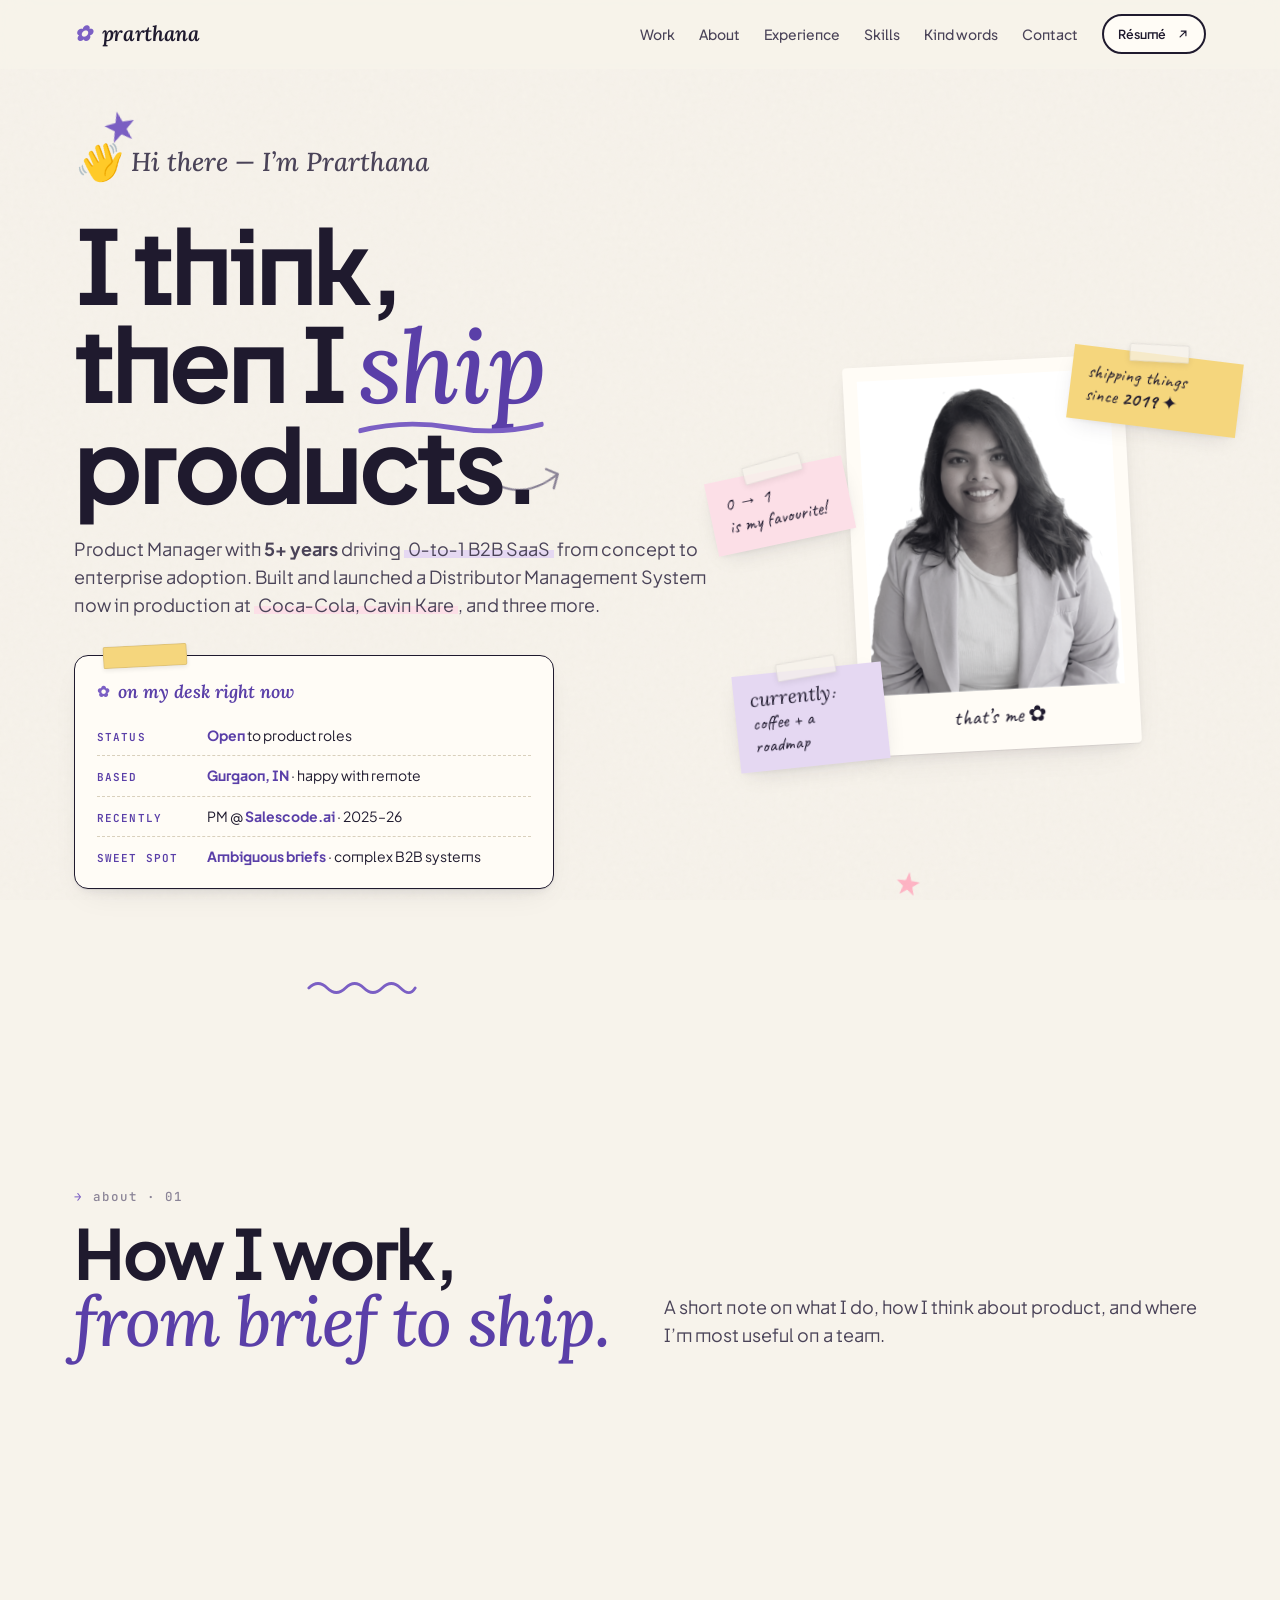
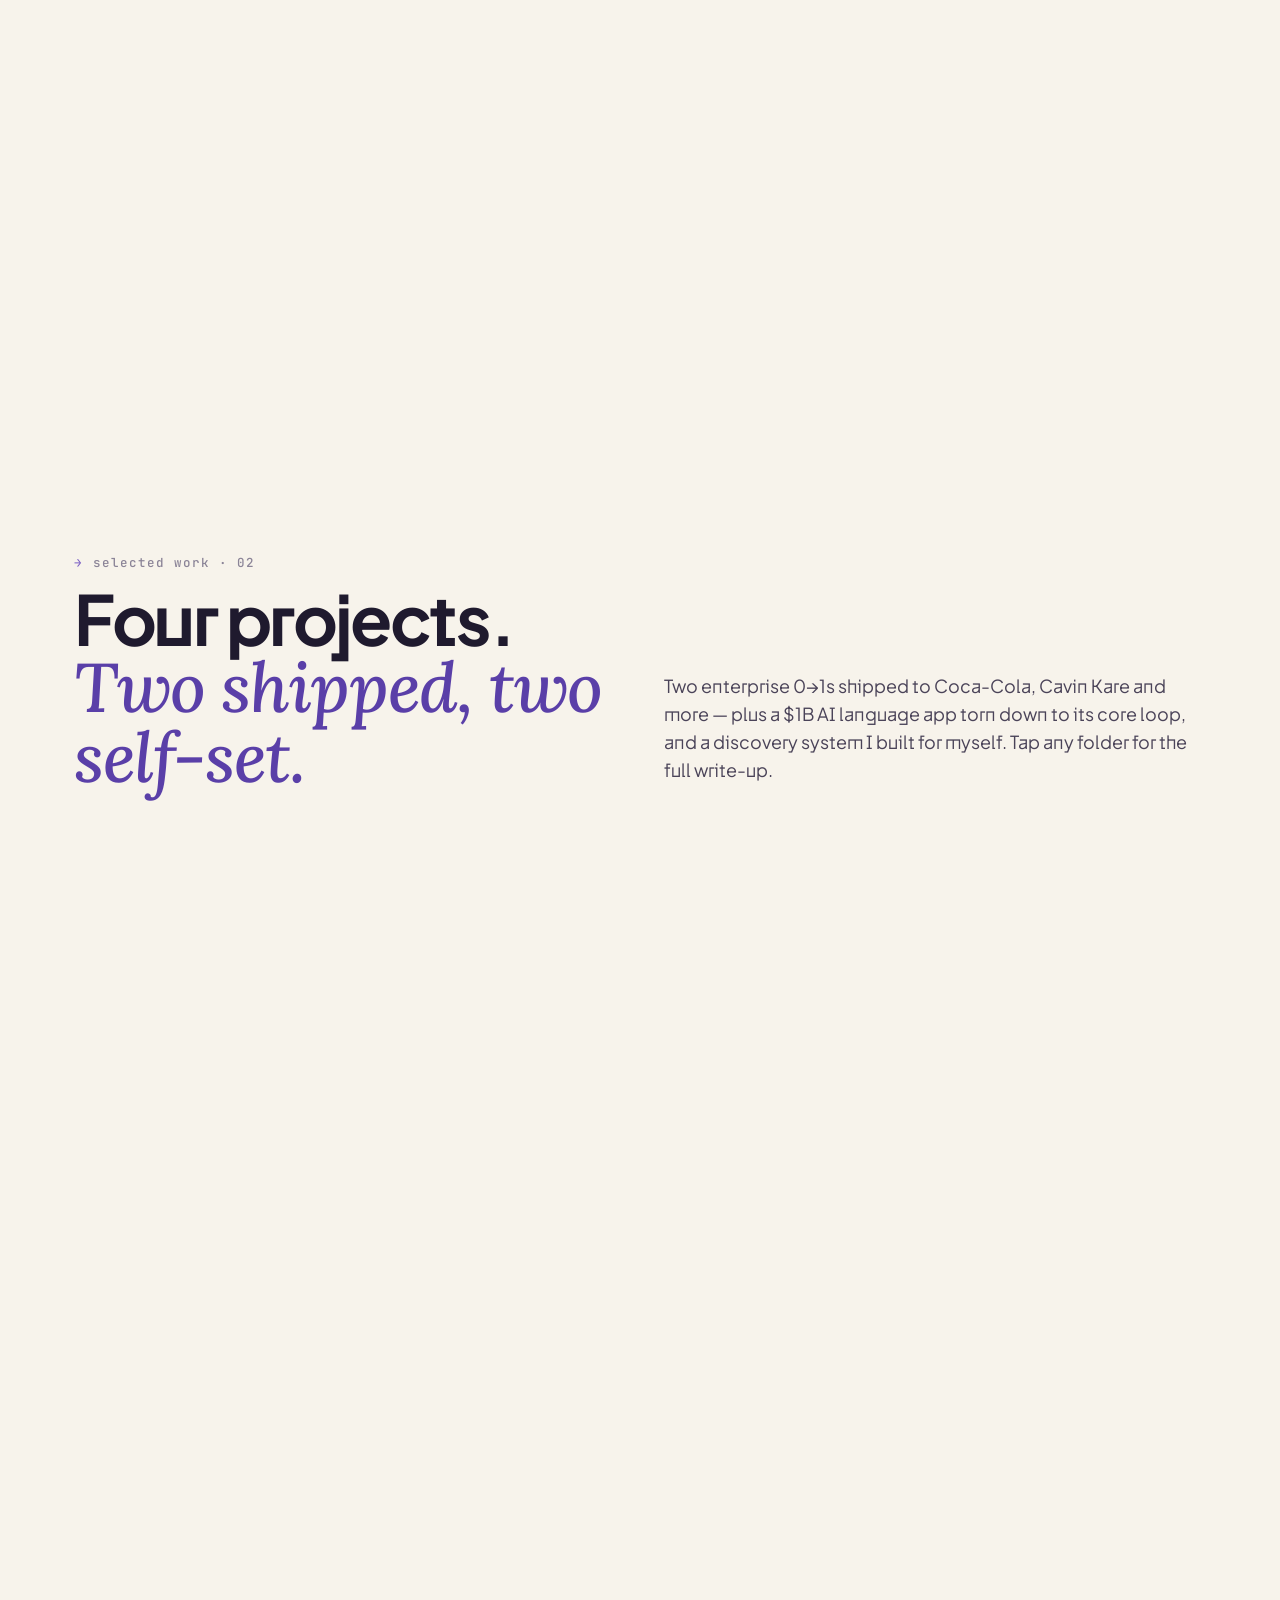
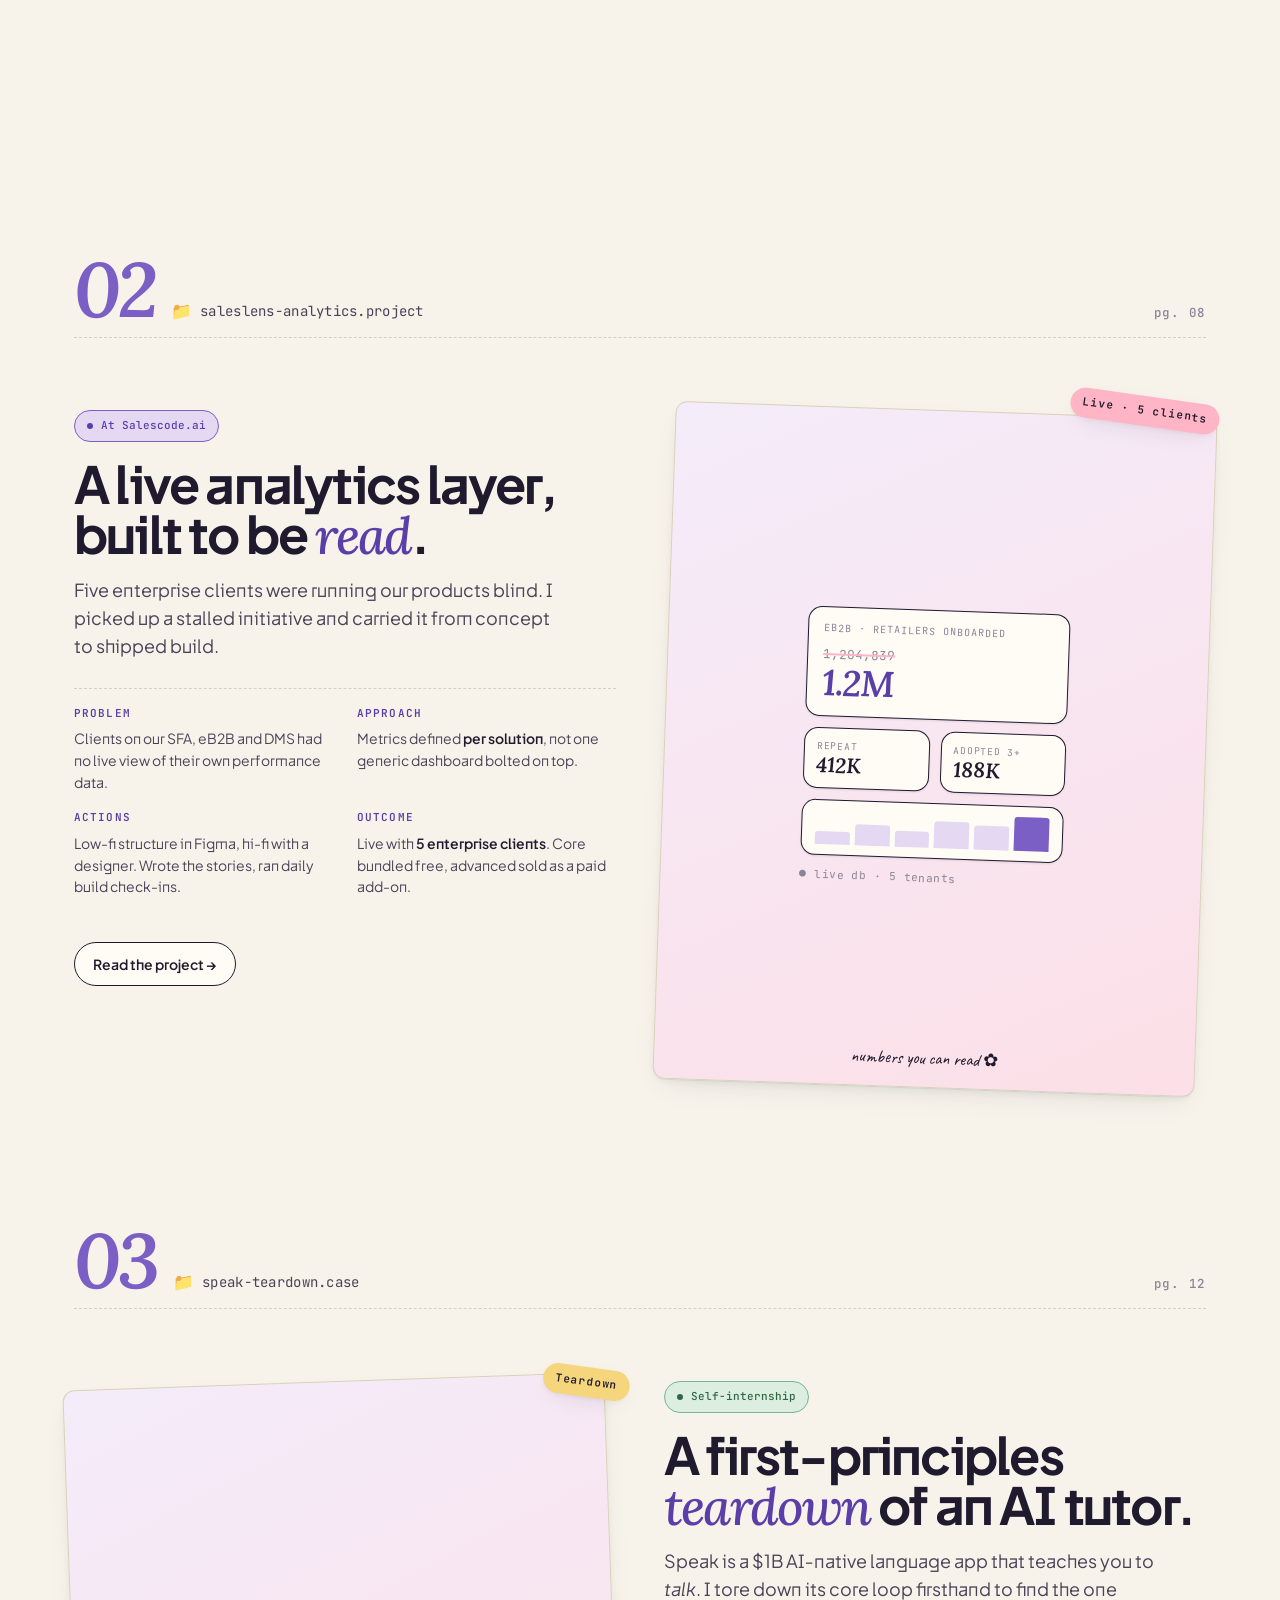
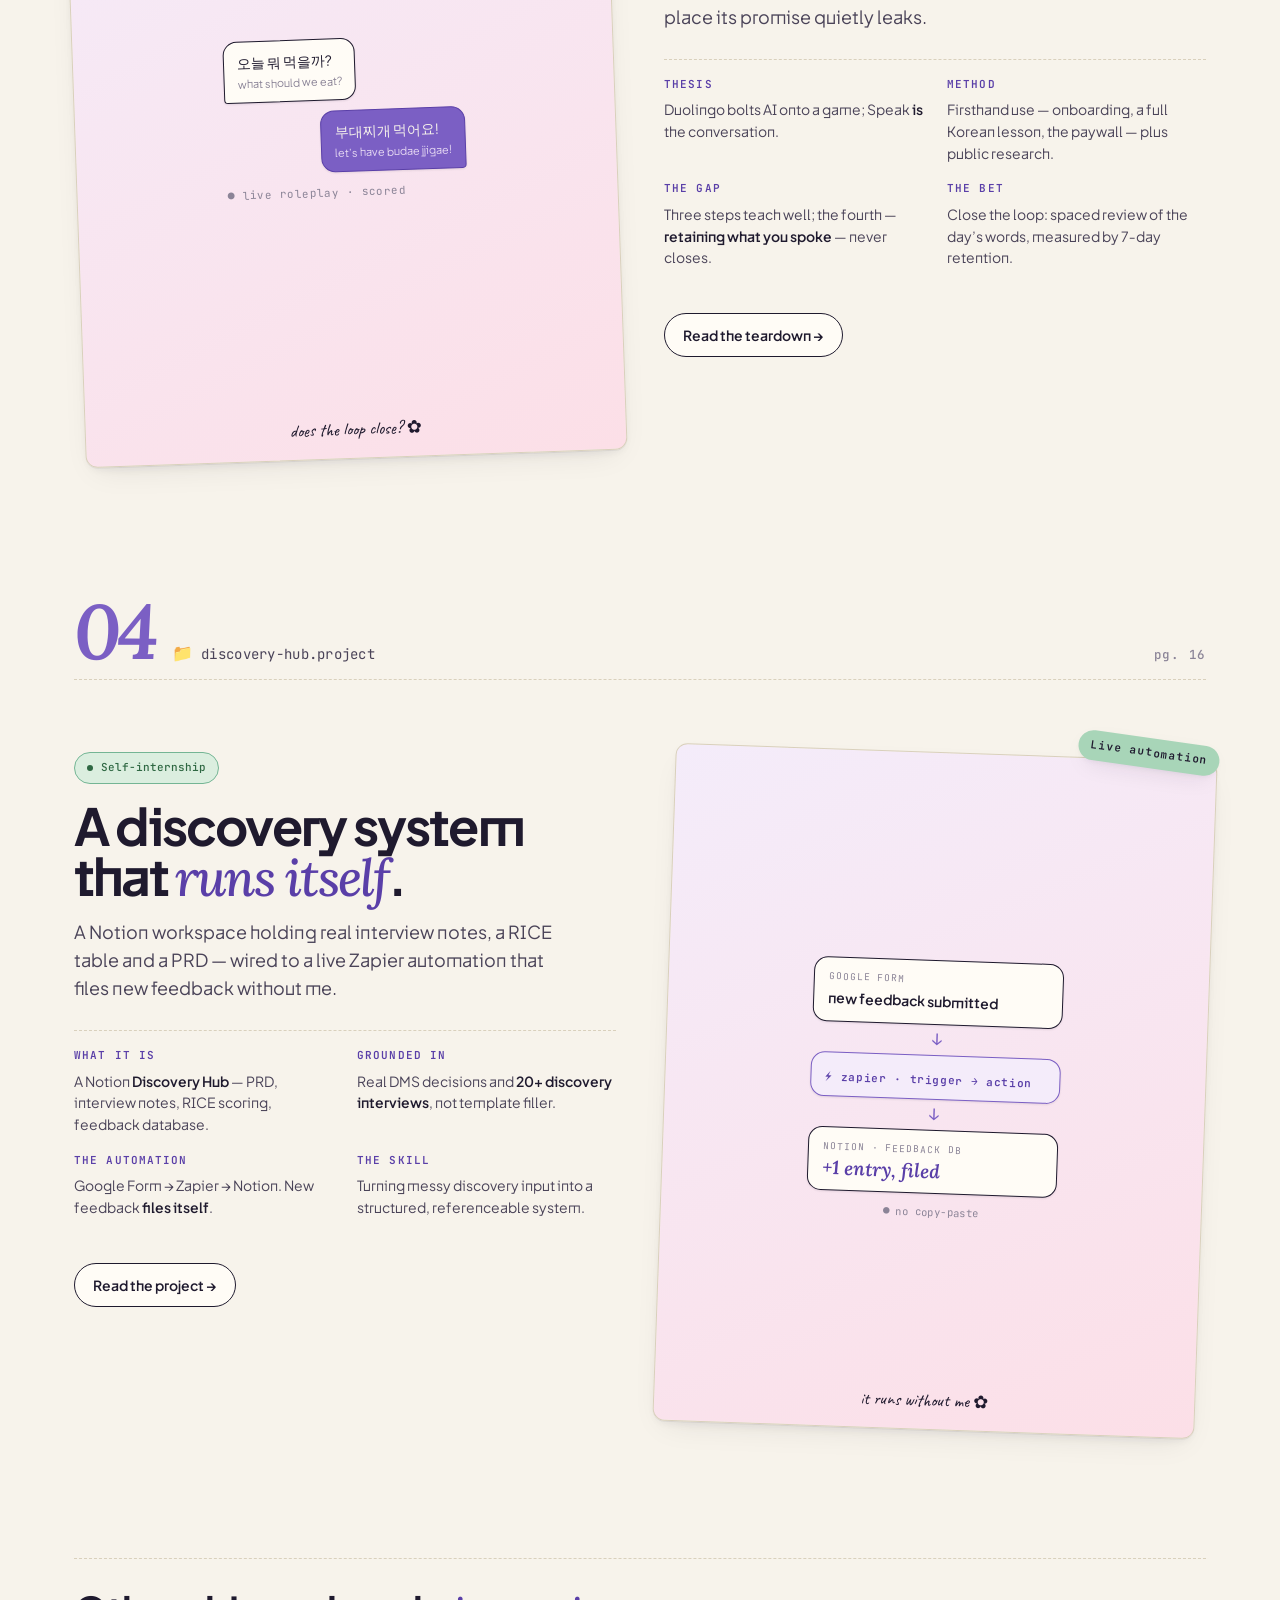
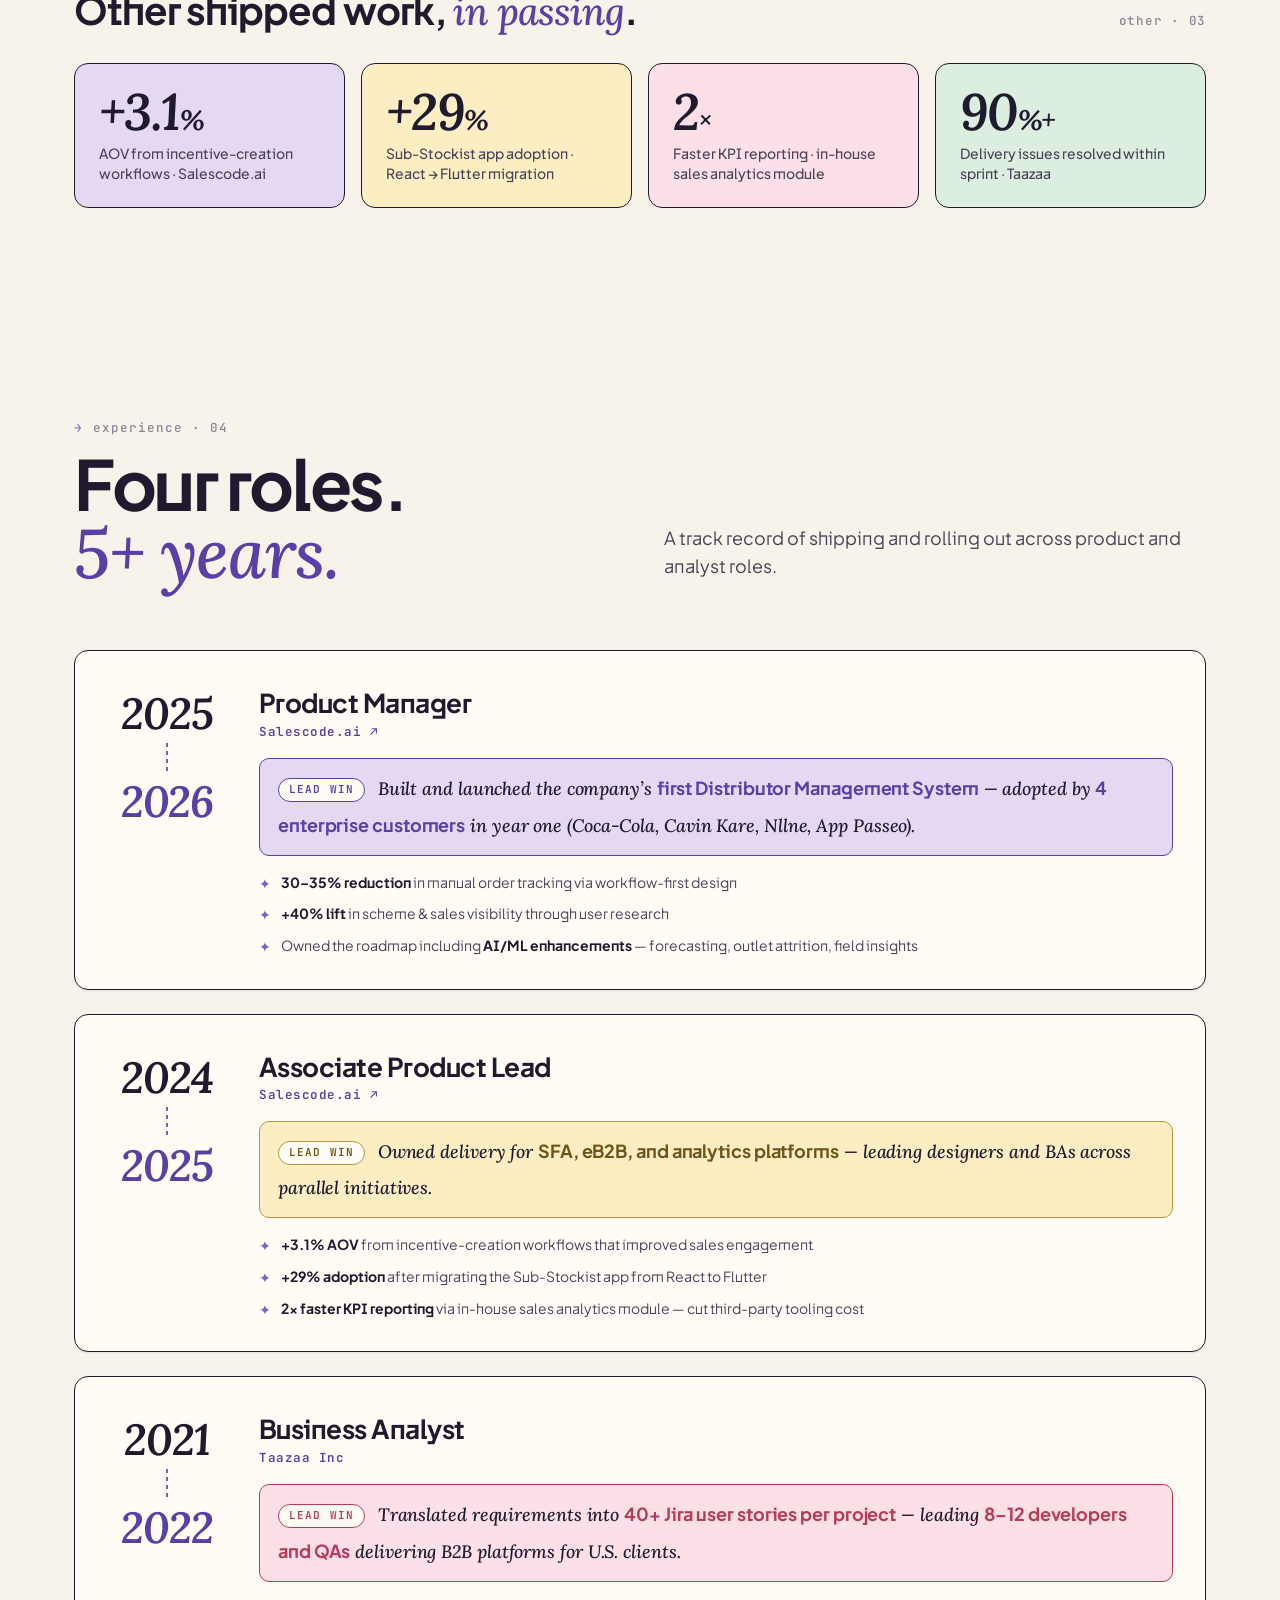
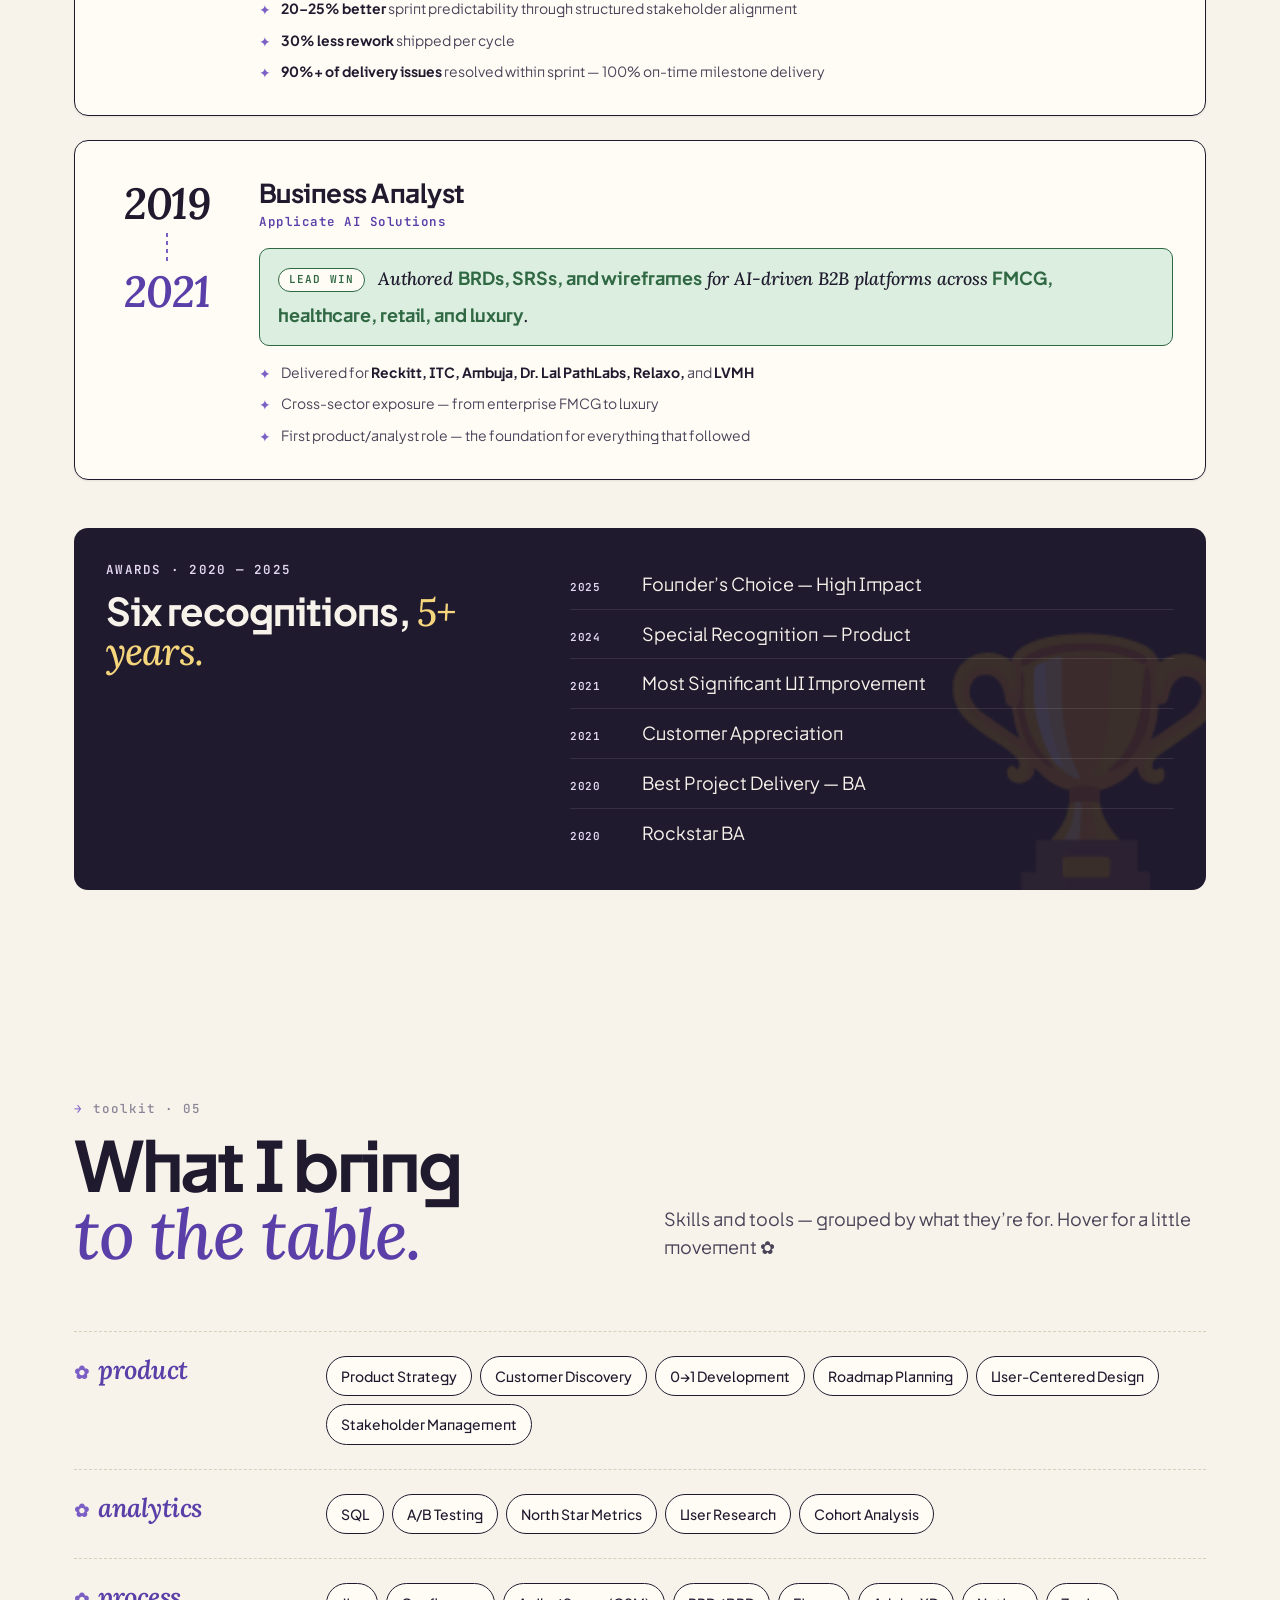
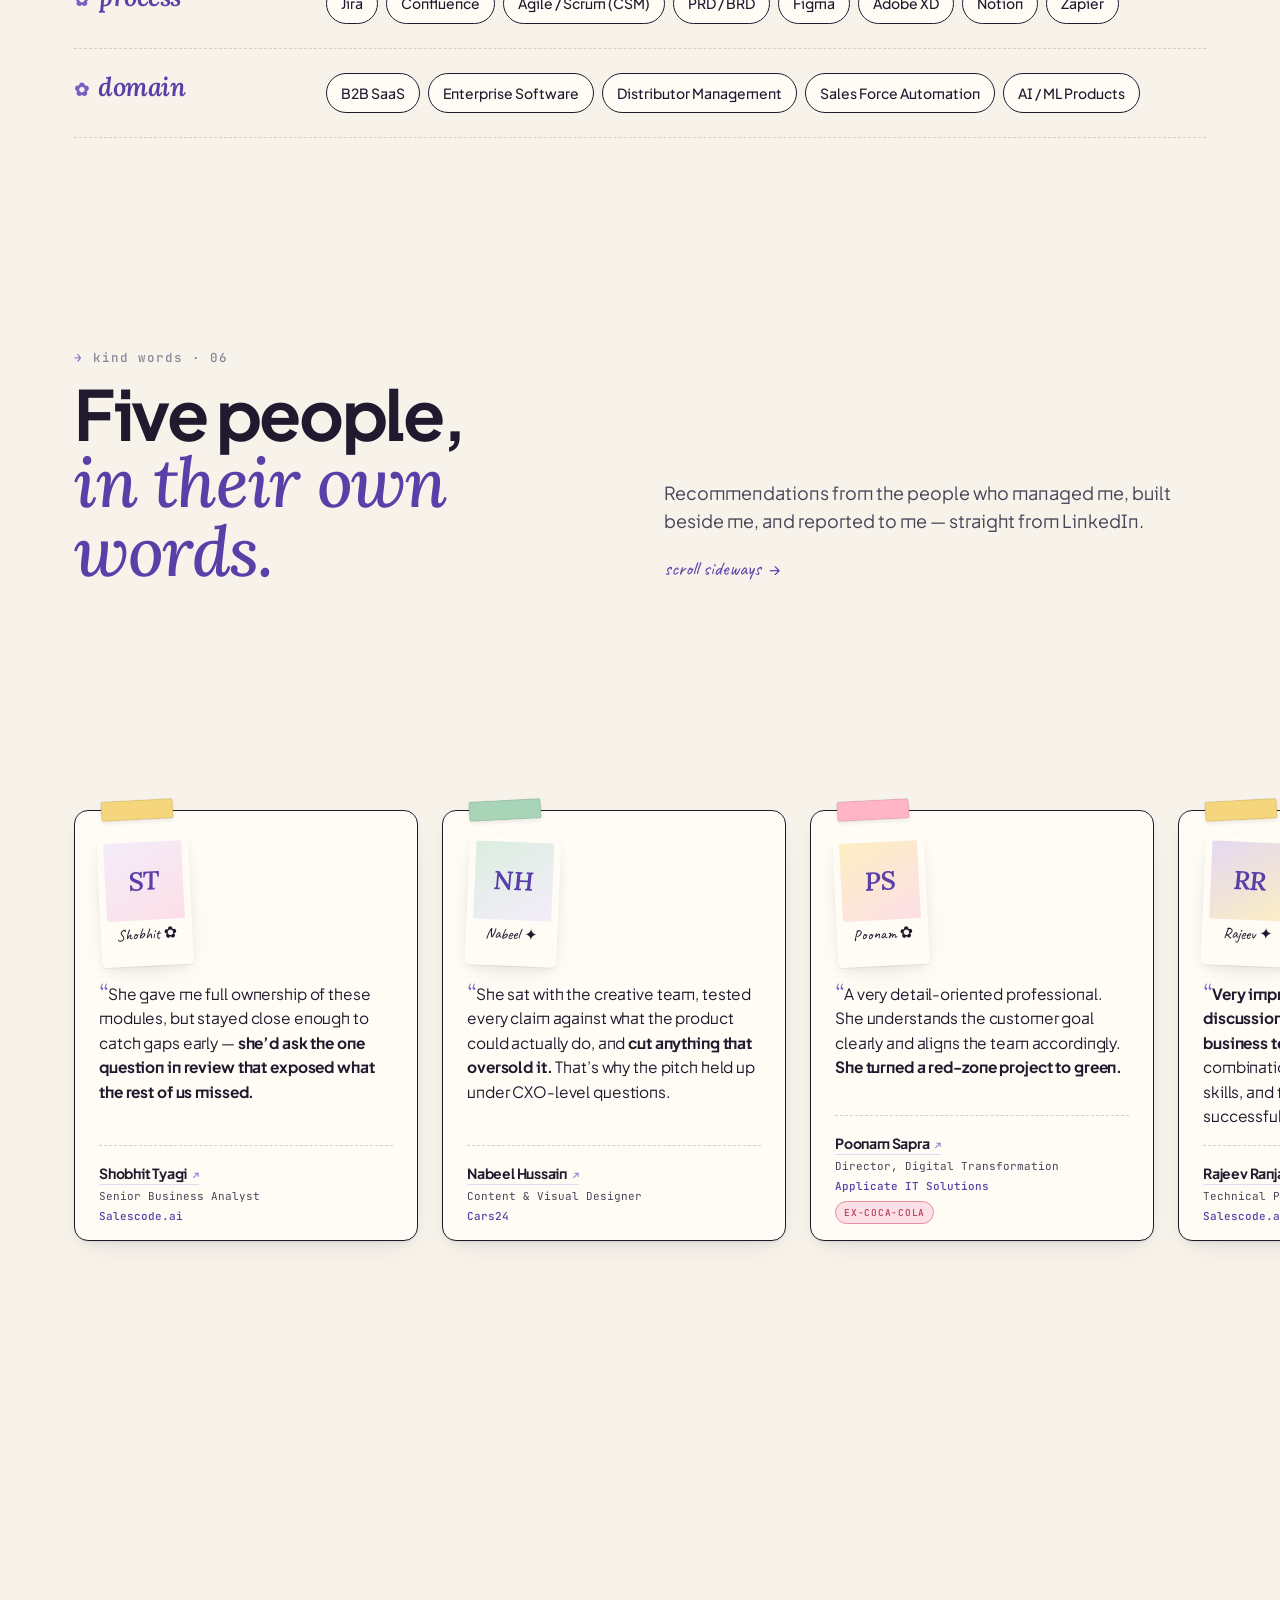
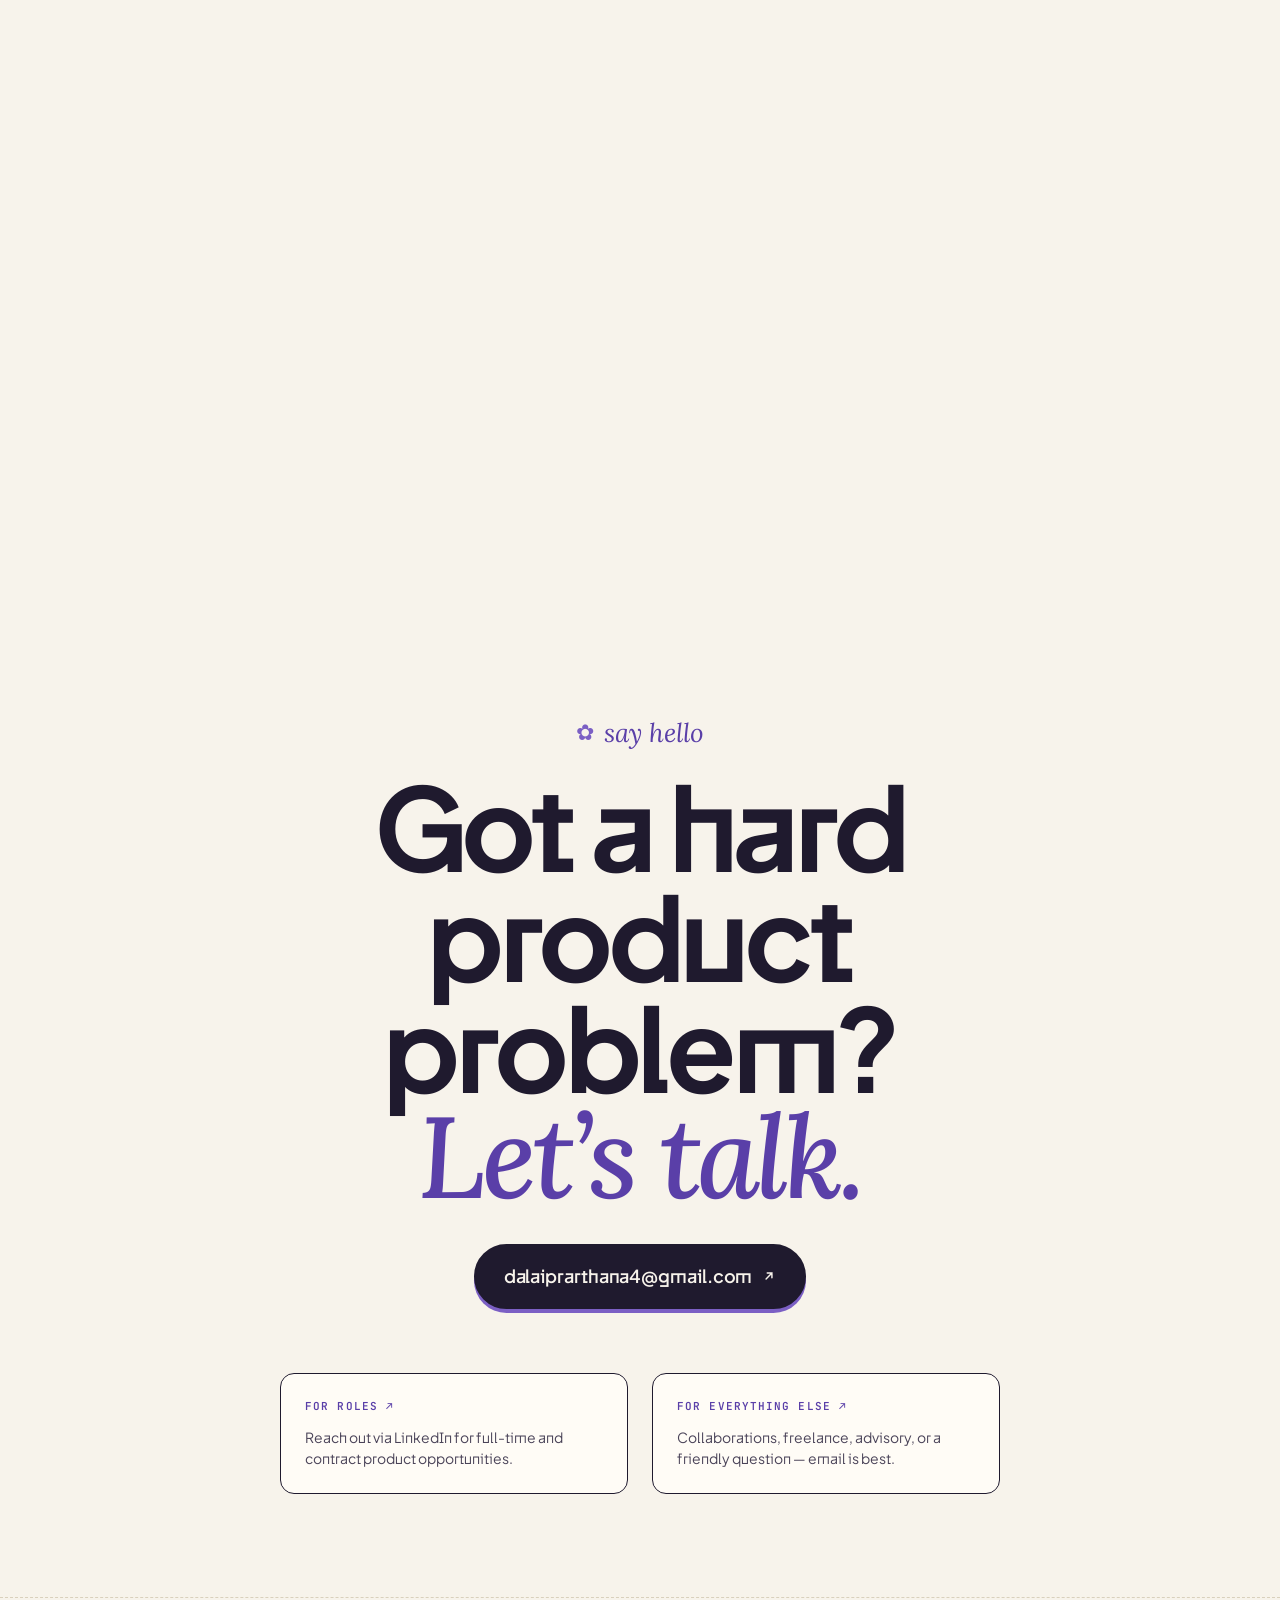
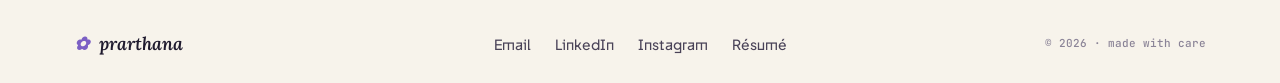
==== commit 0a5eaf3f: "added project notion" ====
--- a/index.html
+++ b/index.html
@@ -247,13 +247,14 @@
         <div>
           <span class="section__pg">selected work · 02</span>
           <h2 class="section__title">
-            Three projects.<br/>
-            <em>Two built, one torn down.</em>
+            Four projects.<br/>
+            <em>Two shipped, two self-set.</em>
           </h2>
         </div>
         <p class="section__deck">
-          Two enterprise 0→1s shipped to Coca-Cola, Cavin Kare and more — and a $1B AI
-          language app, torn down to its core loop. Tap any folder for the full write-up.
+          Two enterprise 0→1s shipped to Coca-Cola, Cavin Kare and more — plus a $1B AI
+          language app torn down to its core loop, and a discovery system I built for
+          myself. Tap any folder for the full write-up.
         </p>
       </header>
 
@@ -275,6 +276,9 @@
           </div>
 
           <div class="folder__body">
+            <div class="folder__tags">
+              <span class="tag"><span class="tag__dot" aria-hidden="true"></span>At Salescode.ai</span>
+            </div>
             <h3 class="folder__title">A modern <em>DMS</em> for the field, the office, and finance.</h3>
             <p class="folder__deck">
               Built and shipped 0&#8209;to&#8209;1 to replace legacy distributor workflows — designed for
@@ -348,6 +352,9 @@
           </div>
 
           <div class="folder__body">
+            <div class="folder__tags">
+              <span class="tag"><span class="tag__dot" aria-hidden="true"></span>At Salescode.ai</span>
+            </div>
             <h3 class="folder__title">A live analytics layer, built to be <em>read</em>.</h3>
             <p class="folder__deck">
               Five enterprise clients were running our products blind. I picked up a stalled
@@ -400,6 +407,9 @@
           </div>
 
           <div class="folder__body">
+            <div class="folder__tags">
+              <span class="tag tag--mint"><span class="tag__dot" aria-hidden="true"></span>Self-internship</span>
+            </div>
             <h3 class="folder__title">A first-principles <em>teardown</em> of an AI tutor.</h3>
             <p class="folder__deck">
               Speak is a $1B AI&#8209;native language app that teaches you to <em>talk</em>. I tore
@@ -427,6 +437,72 @@
 
             <a class="folder__cta" href="projects/speak.html">
               Read the teardown →
+            </a>
+          </div>
+        </article>
+
+
+        <article class="folder folder--right" data-reveal>
+          <header class="folder__head">
+            <span class="folder__num">04</span>
+            <span class="folder__filename">discovery-hub.project</span>
+            <span class="folder__pg">pg. 16</span>
+          </header>
+
+          <div class="folder__media">
+            <div class="folder__media-frame folder__media-frame--graphic">
+              <div aria-hidden="true" style="display:flex;flex-direction:column;align-items:center;gap:7px;width:100%;max-width:250px">
+                <div style="width:100%;background:var(--paper-2);border:1.5px solid var(--ink);border-radius:14px;padding:11px 14px;box-shadow:var(--shadow-sm)">
+                  <span style="display:block;font-family:var(--font-mono);font-size:9.5px;letter-spacing:.10em;text-transform:uppercase;color:var(--ink-3)">google form</span>
+                  <span style="display:block;font-weight:600;font-size:14px;color:var(--ink);margin-top:3px">new feedback submitted</span>
+                </div>
+                <span style="font-family:var(--font-mono);font-size:16px;color:var(--lilac);line-height:1">↓</span>
+                <div style="width:100%;background:var(--lilac-tint);border:1.5px solid var(--lilac);border-radius:14px;padding:9px 14px;box-shadow:var(--shadow-sm)">
+                  <span style="font-family:var(--font-mono);font-size:11px;letter-spacing:.06em;color:var(--lilac-deep);font-weight:600">⚡ zapier · trigger → action</span>
+                </div>
+                <span style="font-family:var(--font-mono);font-size:16px;color:var(--lilac);line-height:1">↓</span>
+                <div style="width:100%;background:var(--paper-2);border:1.5px solid var(--ink);border-radius:14px;padding:11px 14px;box-shadow:var(--shadow-sm)">
+                  <span style="display:block;font-family:var(--font-mono);font-size:9.5px;letter-spacing:.10em;text-transform:uppercase;color:var(--ink-3)">notion · feedback db</span>
+                  <span style="display:block;font-family:var(--font-italic);font-style:italic;font-weight:600;font-size:19px;color:var(--lilac-deep);margin-top:2px;line-height:1.2">+1 entry, filed</span>
+                </div>
+                <span style="font-family:var(--font-mono);font-size:10.5px;color:var(--ink-3);letter-spacing:.04em;margin-top:3px">● no copy-paste</span>
+              </div>
+              <p class="folder__media-cap">it runs without me ✿</p>
+            </div>
+            <span class="folder__sticker folder__sticker--mint">Live automation</span>
+          </div>
+
+          <div class="folder__body">
+            <div class="folder__tags">
+              <span class="tag tag--mint"><span class="tag__dot" aria-hidden="true"></span>Self-internship</span>
+            </div>
+            <h3 class="folder__title">A discovery system that <em>runs itself</em>.</h3>
+            <p class="folder__deck">
+              A Notion workspace holding real interview notes, a RICE table and a PRD —
+              wired to a live Zapier automation that files new feedback without me.
+            </p>
+
+            <dl class="folder__pap">
+              <div>
+                <dt>What it is</dt>
+                <dd>A Notion <strong>Discovery Hub</strong> — PRD, interview notes, RICE scoring, feedback database.</dd>
+              </div>
+              <div>
+                <dt>Grounded in</dt>
+                <dd>Real DMS decisions and <strong>20+ discovery interviews</strong>, not template filler.</dd>
+              </div>
+              <div>
+                <dt>The automation</dt>
+                <dd>Google Form → Zapier → Notion. New feedback <strong>files itself</strong>.</dd>
+              </div>
+              <div>
+                <dt>The skill</dt>
+                <dd>Turning messy discovery input into a structured, referenceable system.</dd>
+              </div>
+            </dl>
+
+            <a class="folder__cta" href="projects/discovery-hub.html">
+              Read the project →
             </a>
           </div>
         </article>
@@ -646,6 +722,8 @@
             <li>PRD / BRD</li>
             <li>Figma</li>
             <li>Adobe XD</li>
+            <li>Notion</li>
+            <li>Zapier</li>
           </ul>
         </div>
 
--- a/index.css
+++ b/index.css
@@ -1187,11 +1187,17 @@
 }
 .folder__sticker--rose { background: var(--rose); color: var(--ink); }
 .folder__sticker--sun  { background: var(--sun);  color: var(--ink); }
+.folder__sticker--mint { background: var(--mint); color: var(--ink); }
 
 .folder__body {
   display: flex;
   flex-direction: column;
   gap: var(--s-4);
+}
+.folder__tags {
+  display: flex;
+  flex-wrap: wrap;
+  gap: var(--s-2);
 }
 .folder__title {
   font-family: var(--font-body);
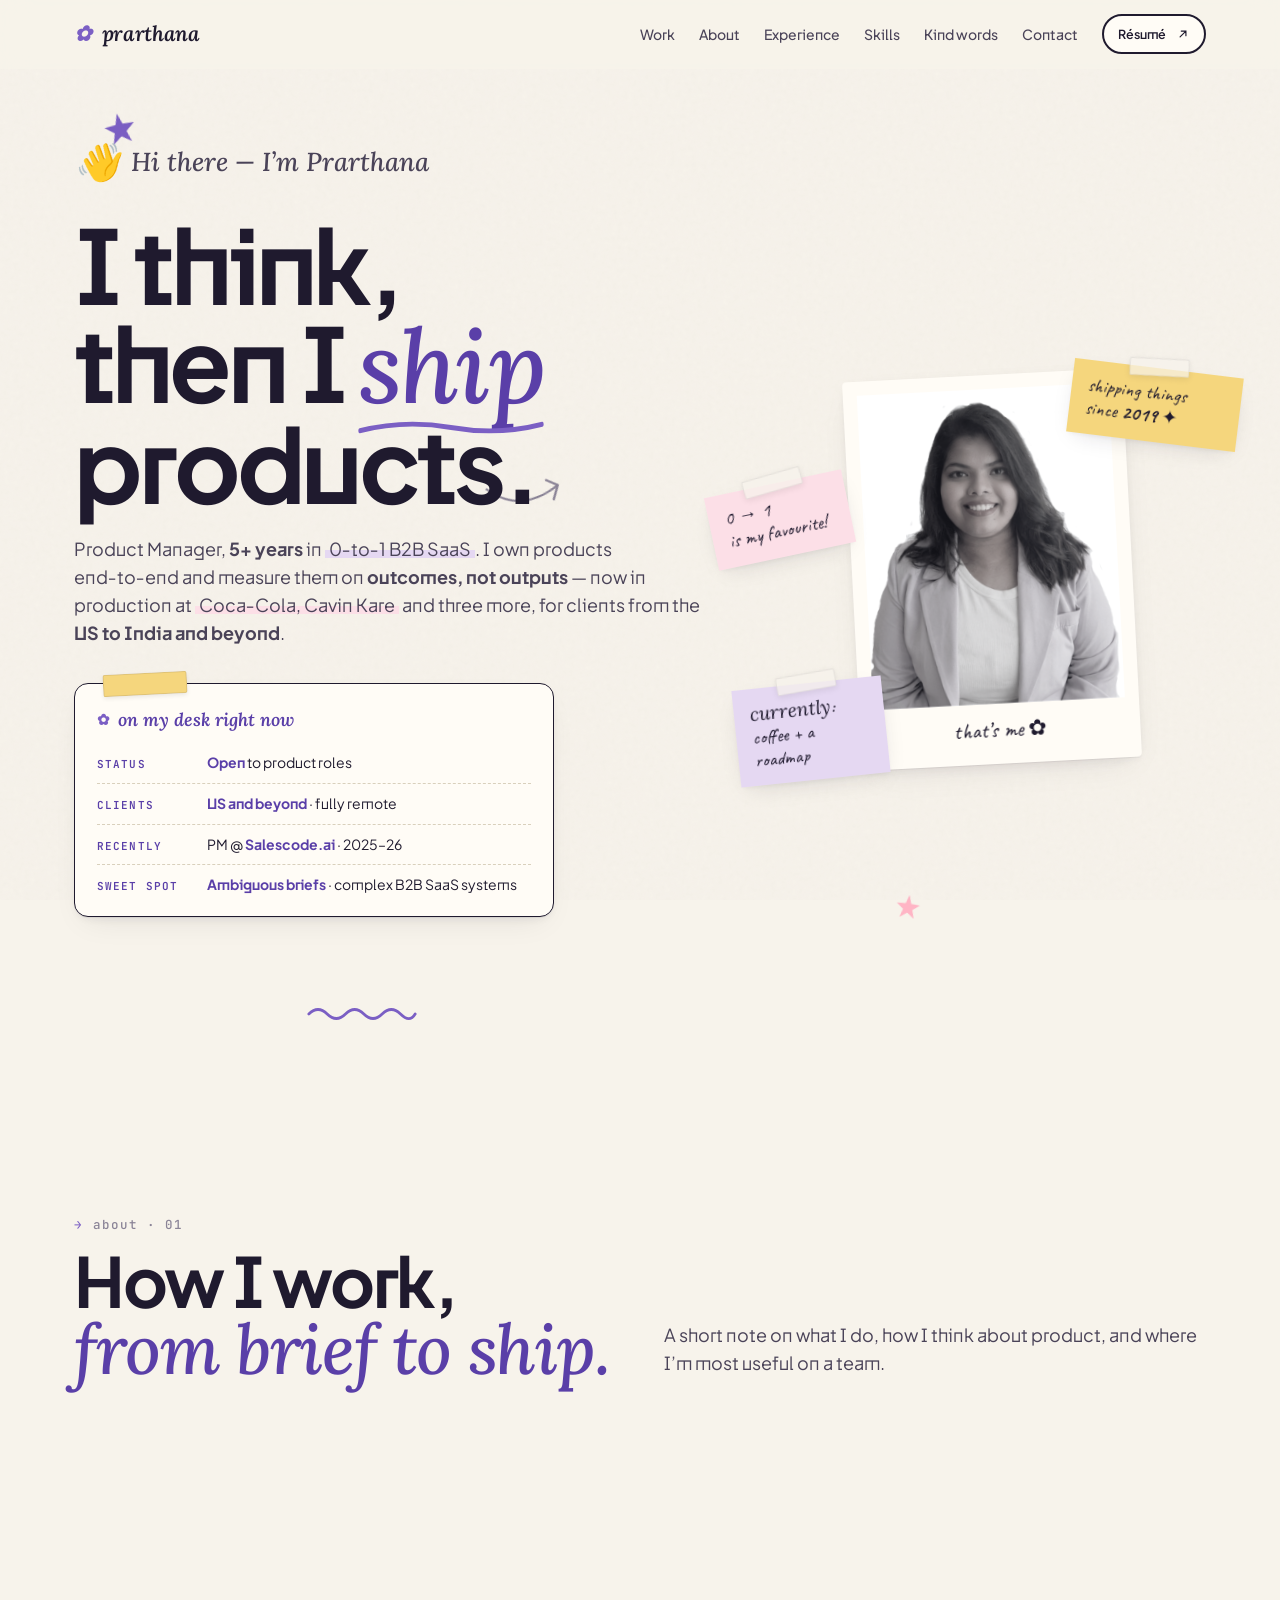
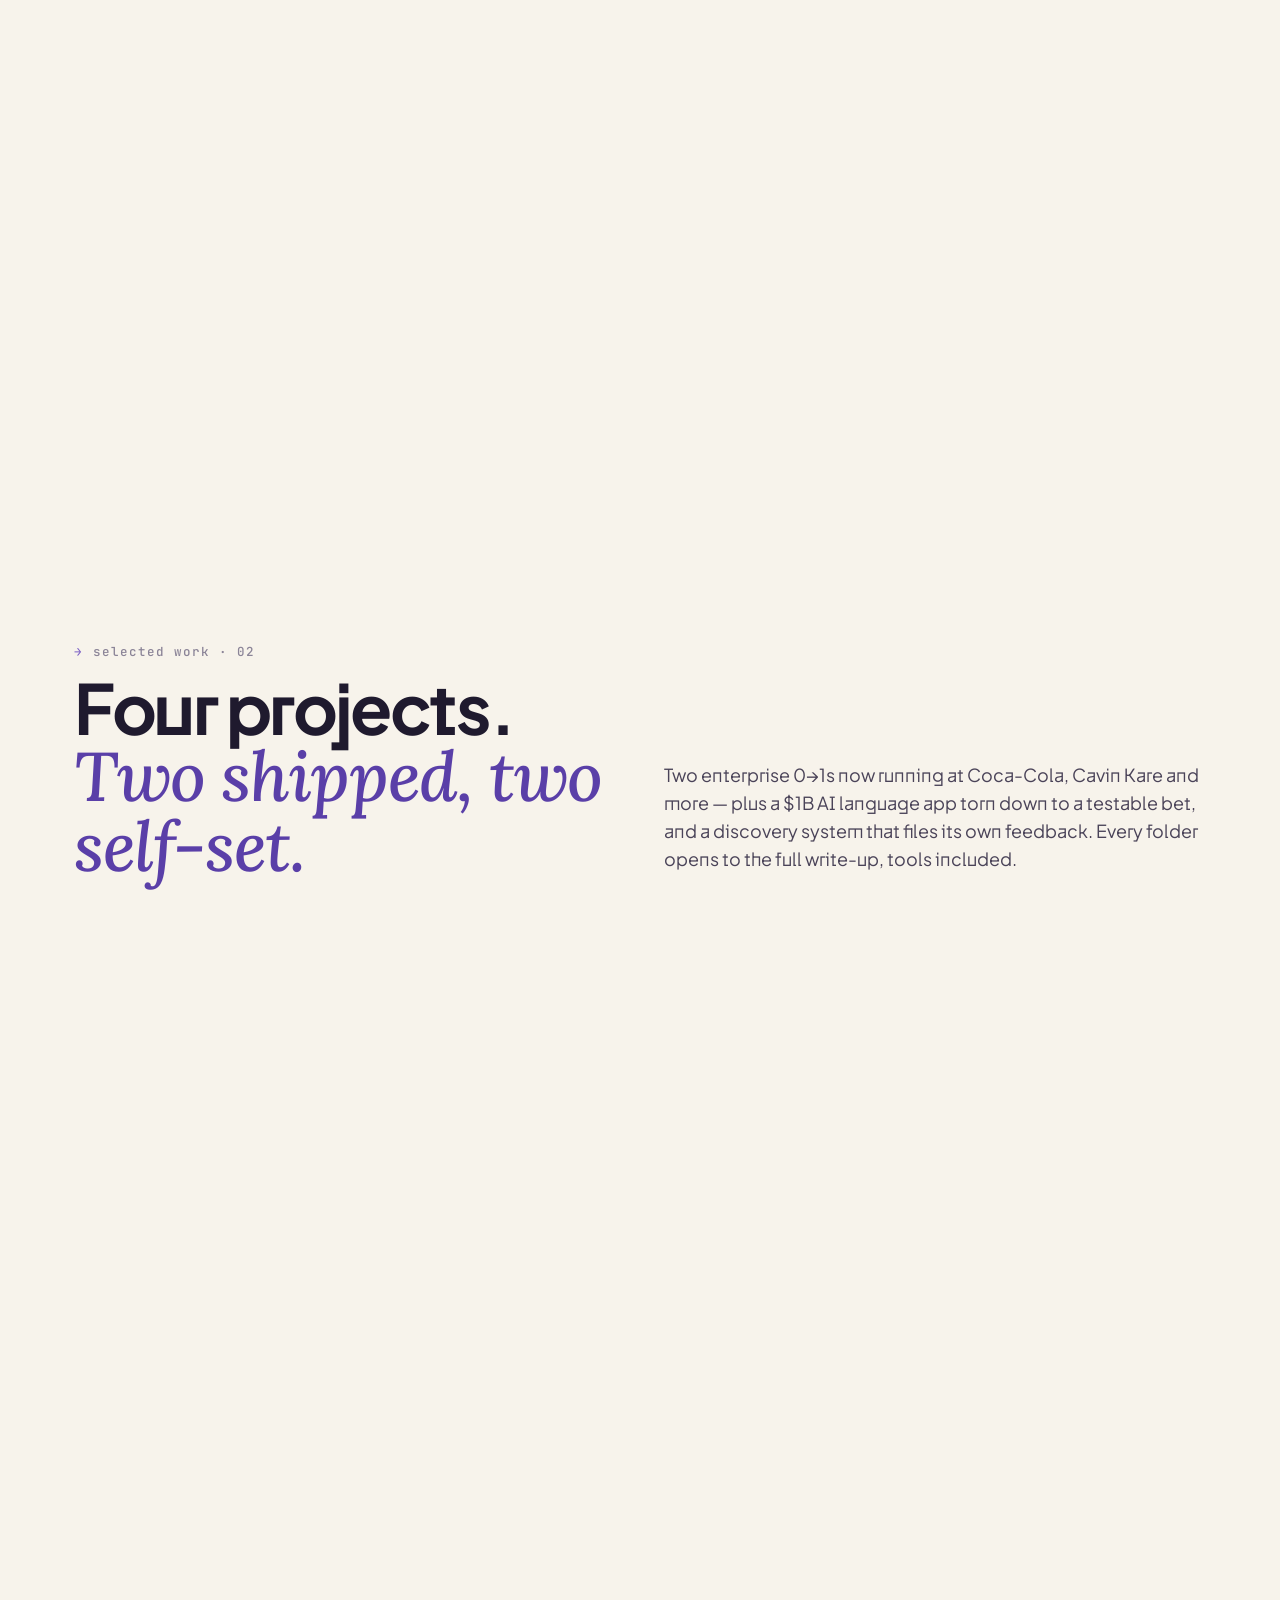
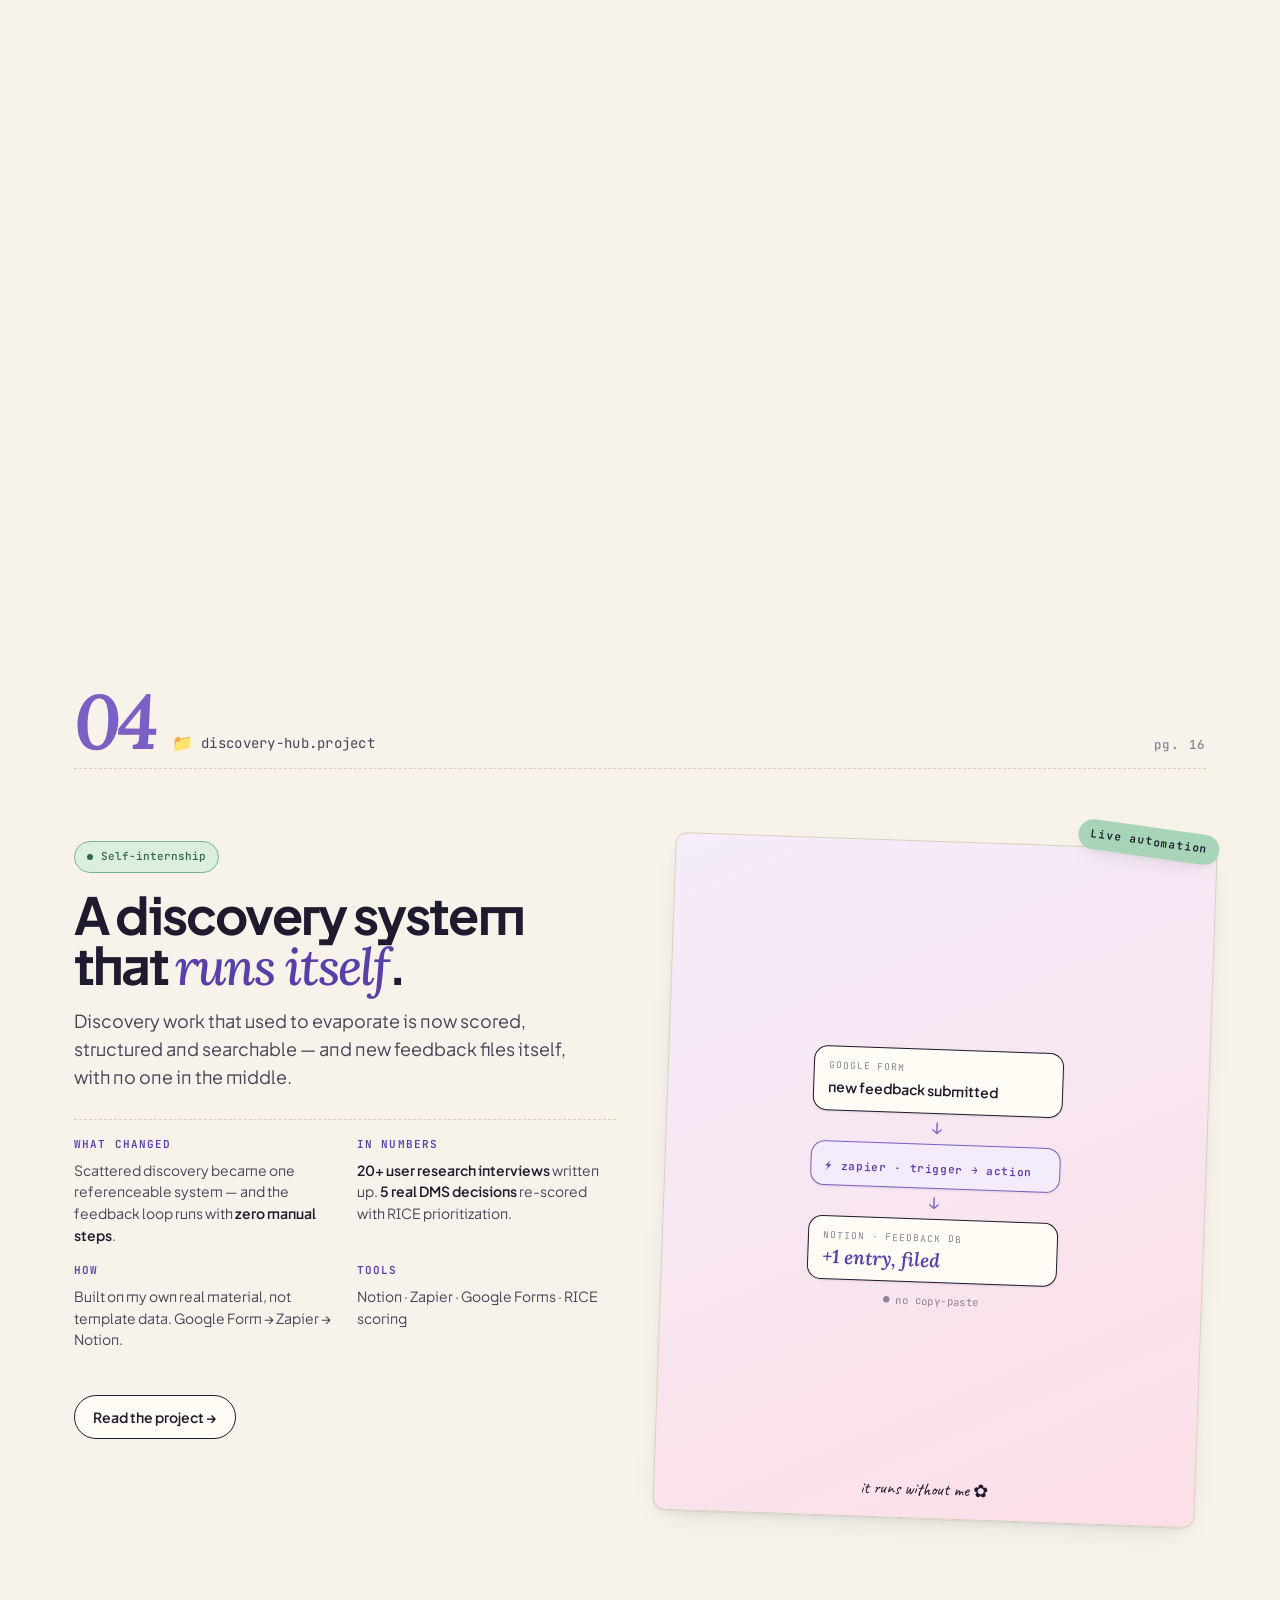
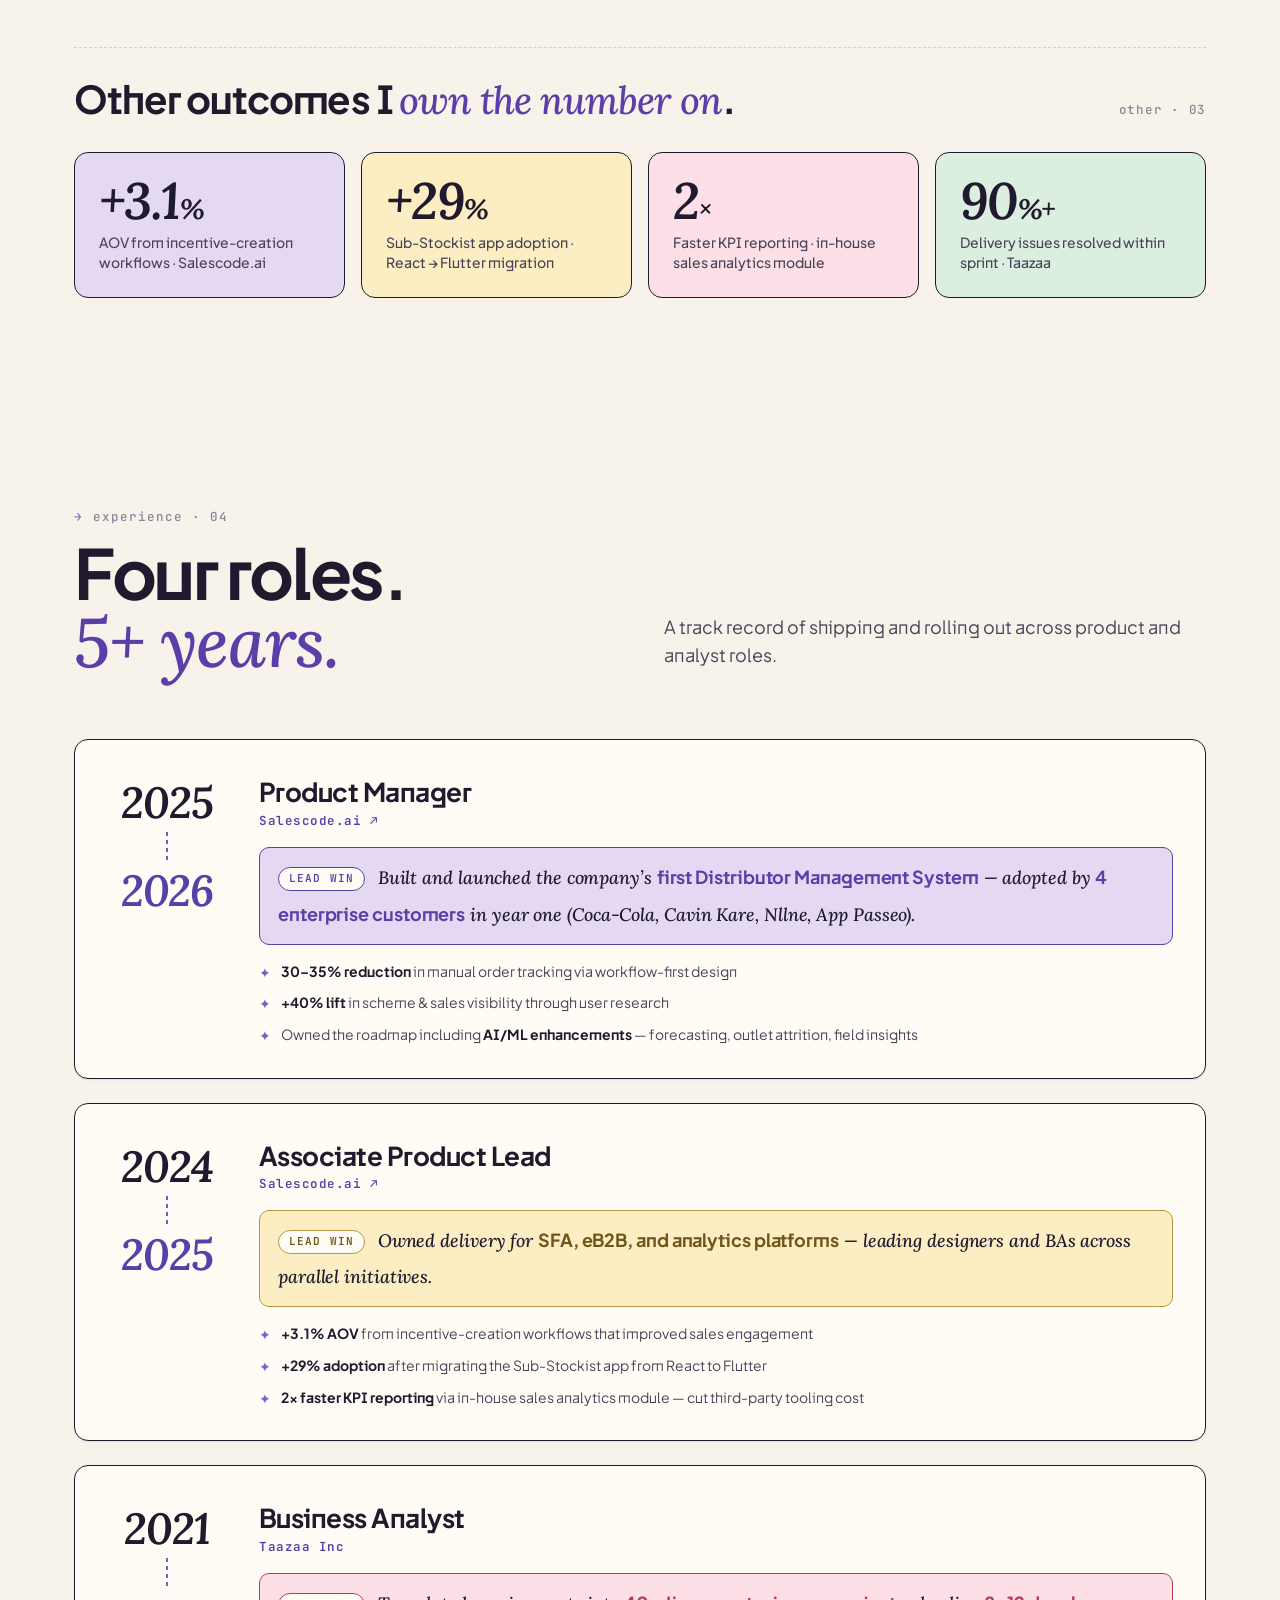
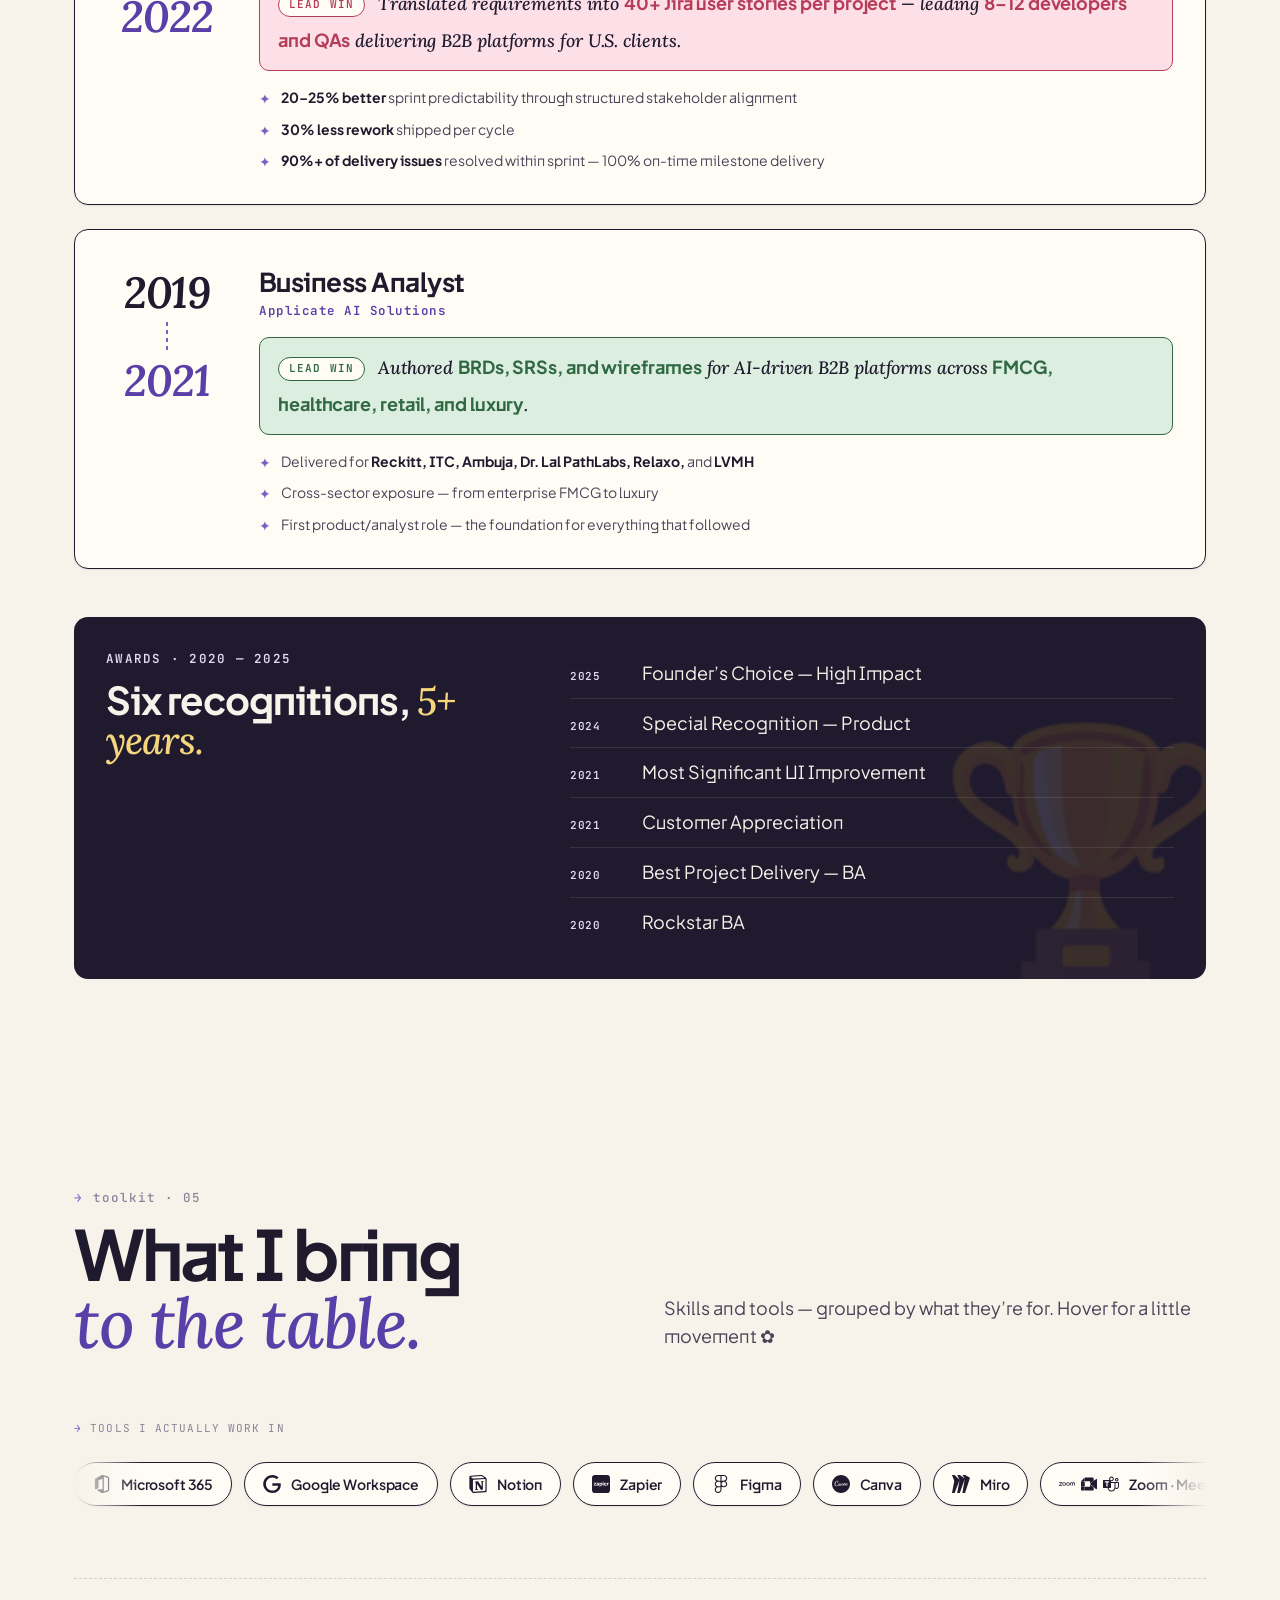
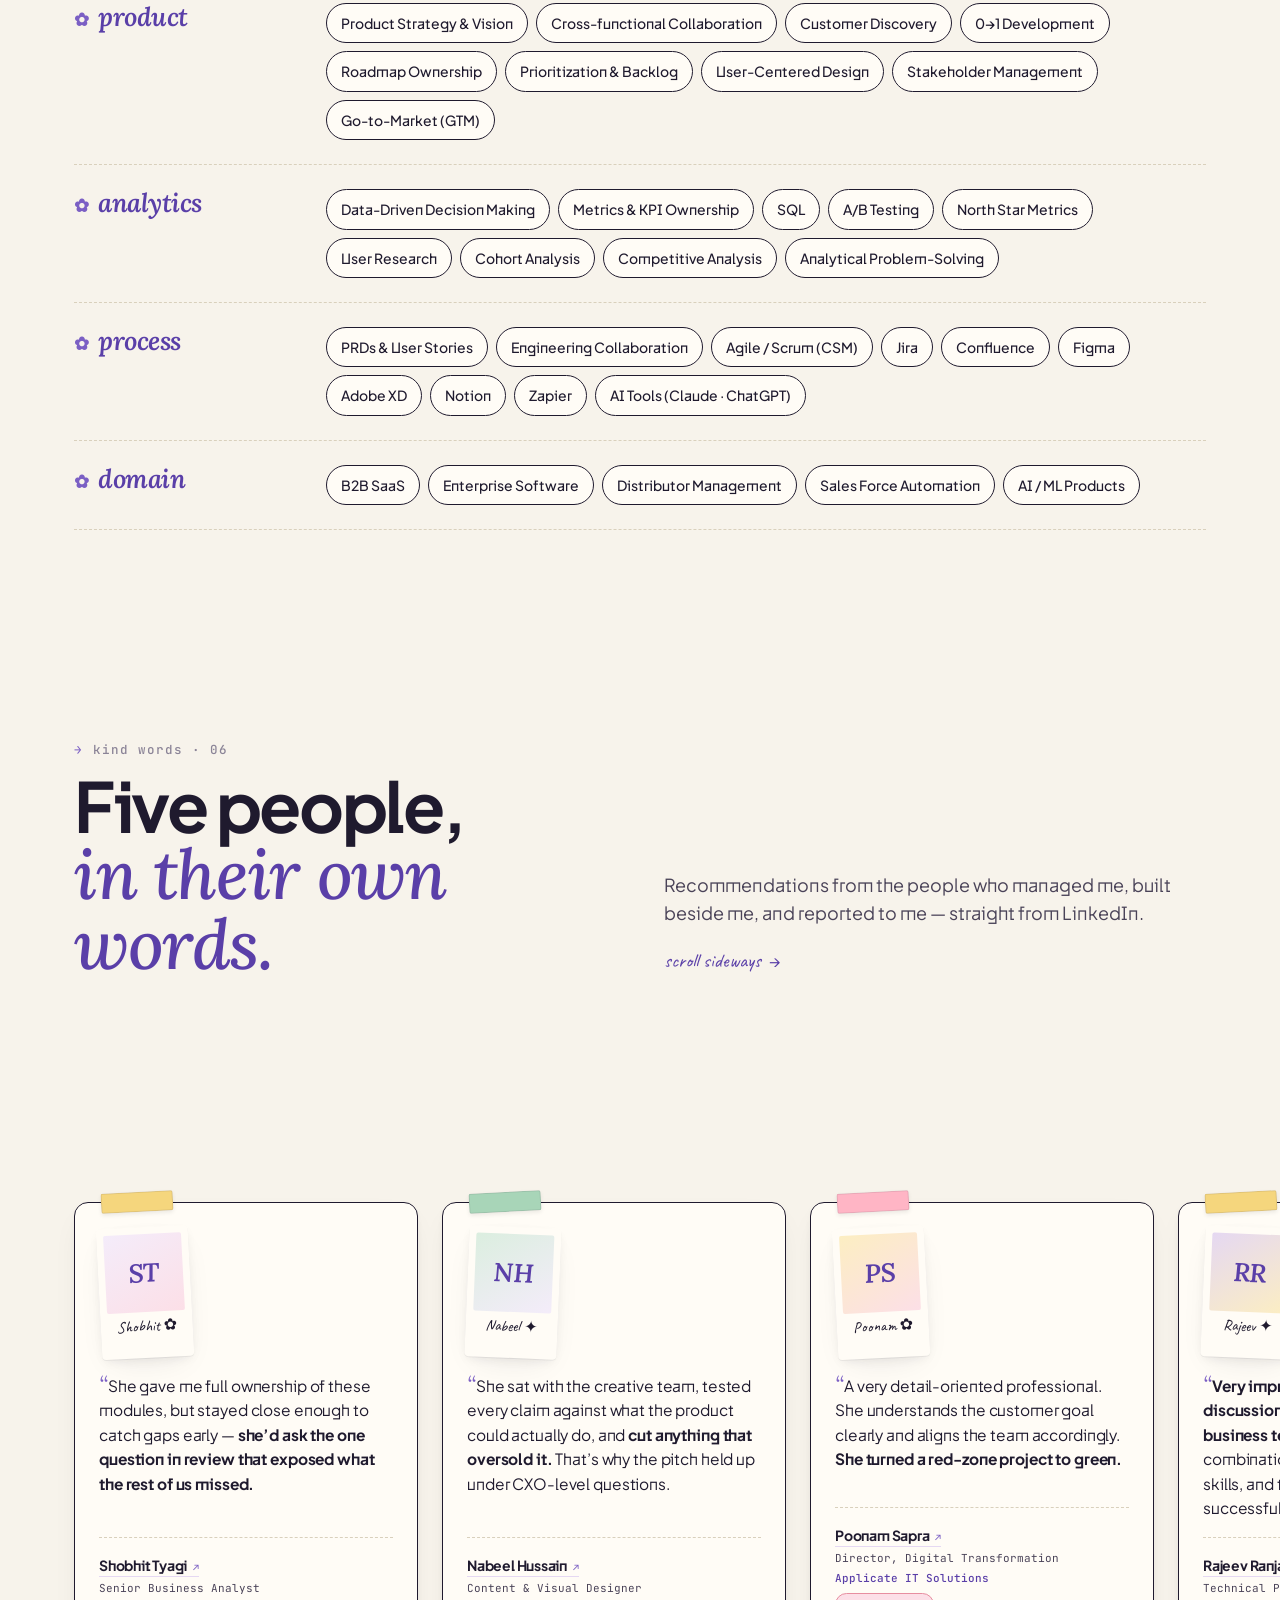
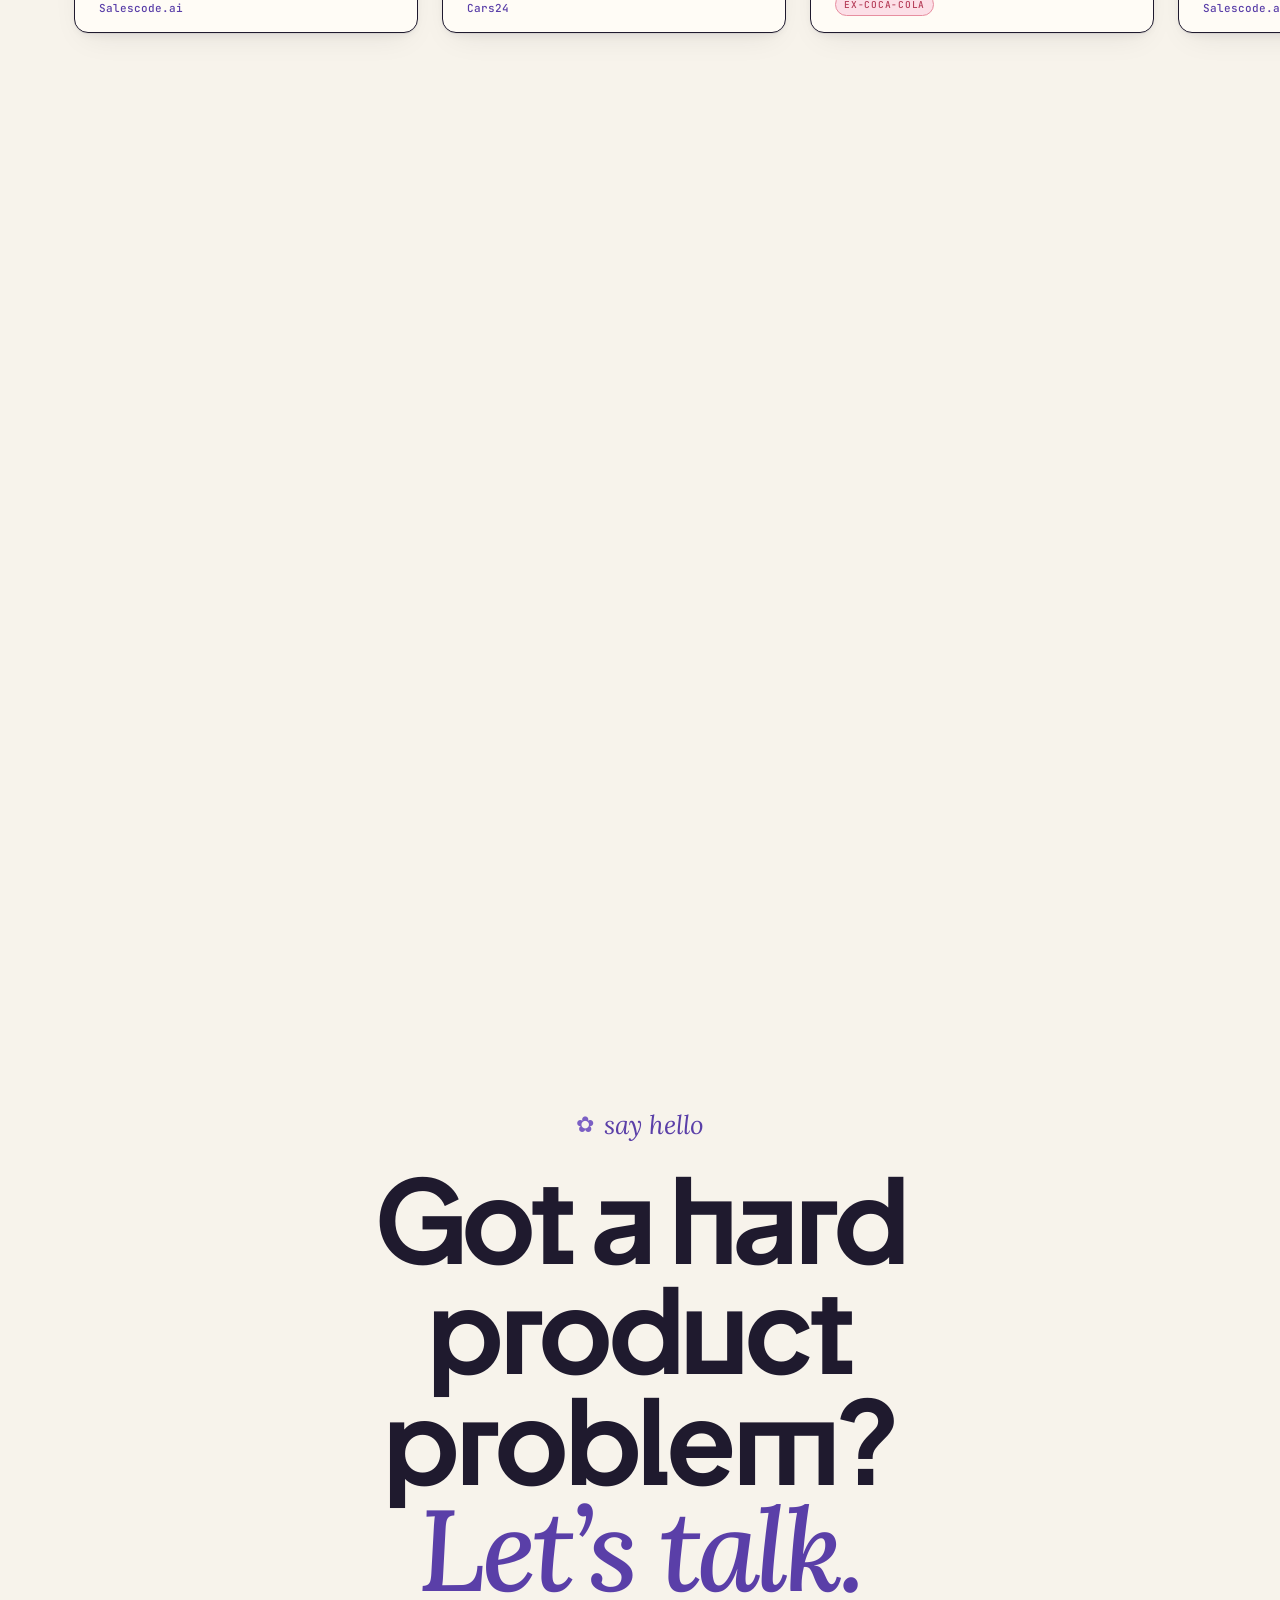
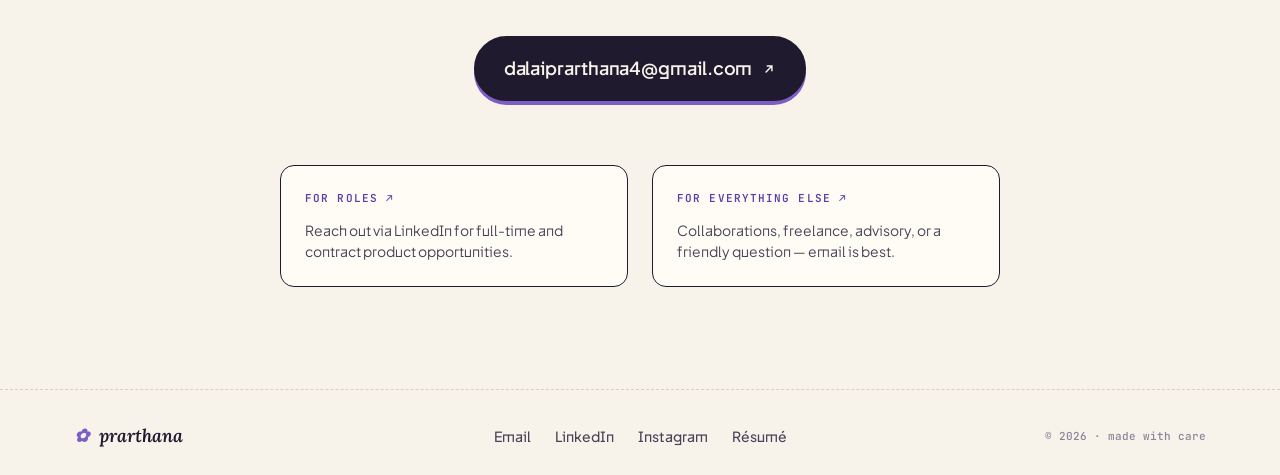
==== commit 69a3f539: "added keywords" ====
--- a/index.html
+++ b/index.html
@@ -7,13 +7,13 @@
 <meta name="theme-color" content="#F7F3EB" />
 <meta name="color-scheme" content="light" />
 
-<title>Prarthana Dalai · Product Manager · 2026</title>
-<meta name="description" content="Product Manager. 5+ years turning ambiguous problems into shipped products. 0→1 B2B SaaS adopted by Coca-Cola, Cavin Kare, and others." />
+<title>Prarthana Dalai · Product Manager · B2B SaaS · Remote</title>
+<meta name="description" content="Remote Product Manager, 5+ years in 0→1 B2B SaaS. Product strategy, roadmap ownership and cross-functional delivery measured on outcomes, not outputs — in production at Coca-Cola, Cavin Kare and more. Clients across the US and beyond." />
 <meta name="author" content="Prarthana Dalai" />
 
 <meta property="og:type" content="website" />
 <meta property="og:title" content="Prarthana Dalai — Product Manager" />
-<meta property="og:description" content="Product Manager. 5+ years turning ambiguous problems into shipped products." />
+<meta property="og:description" content="Remote Product Manager, 5+ years in 0→1 B2B SaaS. Product strategy, roadmap ownership and cross-functional delivery, measured on outcomes not outputs." />
 <meta property="og:image" content="assets/img/profile-photo.png" />
 
 <link rel="icon" href="data:image/svg+xml,%3Csvg xmlns='http://www.w3.org/2000/svg' viewBox='0 0 32 32'%3E%3Crect width='32' height='32' rx='8' fill='%23F7F3EB'/%3E%3Ctext x='16' y='24' text-anchor='middle' font-family='Georgia,serif' font-style='italic' font-weight='600' font-size='22' fill='%237B5FC4'%3EP%3C/text%3E%3C/svg%3E" />
@@ -26,6 +26,9 @@
 </head>
 
 <body>
+
+<!-- Tool logo sprite (monochrome, inherits currentColor) -->
+<svg class="logo-sprite" aria-hidden="true" focusable="false" style="position:absolute;width:0;height:0;overflow:hidden"><symbol id="lg-ms365" viewBox="0 0 24 24"><path d="M21.53 4.306v15.363q0 .807-.472 1.433-.472.627-1.253.85l-6.888 1.974q-.136.037-.29.055-.156.019-.293.019-.396 0-.72-.105-.321-.106-.656-.292l-4.505-2.544q-.248-.137-.391-.366-.143-.23-.143-.515 0-.434.304-.738.304-.305.739-.305h5.831V4.964l-4.38 1.563q-.533.187-.856.658-.322.472-.322 1.03v8.078q0 .496-.248.912-.25.416-.683.651l-2.072 1.13q-.286.148-.571.148-.497 0-.844-.347-.348-.347-.348-.844V6.563q0-.62.33-1.19.328-.571.874-.881L11.07.285q.248-.136.534-.21.285-.075.57-.075.211 0 .38.031.166.031.364.093l6.888 1.899q.384.11.7.329.317.217.547.52.23.305.353.67.125.367.125.764zm-1.588 15.363V4.306q0-.273-.16-.478-.163-.204-.423-.28l-3.388-.93q-.397-.111-.794-.23-.397-.117-.794-.216v19.68l4.976-1.427q.26-.074.422-.28.161-.204.161-.477z"/></symbol><symbol id="lg-gworkspace" viewBox="0 0 24 24"><path d="M12.48 10.92v3.28h7.84c-.24 1.84-.853 3.187-1.787 4.133-1.147 1.147-2.933 2.4-6.053 2.4-4.827 0-8.6-3.893-8.6-8.72s3.773-8.72 8.6-8.72c2.6 0 4.507 1.027 5.907 2.347l2.307-2.307C18.747 1.44 16.133 0 12.48 0 5.867 0 .307 5.387.307 12s5.56 12 12.173 12c3.573 0 6.267-1.173 8.373-3.36 2.16-2.16 2.84-5.213 2.84-7.667 0-.76-.053-1.467-.173-2.053H12.48z"/></symbol><symbol id="lg-notion" viewBox="0 0 24 24"><path d="M4.459 4.208c.746.606 1.026.56 2.428.466l13.215-.793c.28 0 .047-.28-.046-.326L17.86 1.968c-.42-.326-.981-.7-2.055-.607L3.01 2.295c-.466.046-.56.28-.374.466zm.793 3.08v13.904c0 .747.373 1.027 1.214.98l14.523-.84c.841-.046.935-.56.935-1.167V6.354c0-.606-.233-.933-.748-.887l-15.177.887c-.56.047-.747.327-.747.933zm14.337.745c.093.42 0 .84-.42.888l-.7.14v10.264c-.608.327-1.168.514-1.635.514-.748 0-.935-.234-1.495-.933l-4.577-7.186v6.952L12.21 19s0 .84-1.168.84l-3.222.186c-.093-.186 0-.653.327-.746l.84-.233V9.854L7.822 9.76c-.094-.42.14-1.026.793-1.073l3.456-.233 4.764 7.279v-6.44l-1.215-.139c-.093-.514.28-.887.747-.933zM1.936 1.035l13.31-.98c1.634-.14 2.055-.047 3.082.7l4.249 2.986c.7.513.934.653.934 1.213v16.378c0 1.026-.373 1.634-1.68 1.726l-15.458.934c-.98.047-1.448-.093-1.962-.747l-3.129-4.06c-.56-.747-.793-1.306-.793-1.96V2.667c0-.839.374-1.54 1.447-1.632z"/></symbol><symbol id="lg-zapier" viewBox="0 0 24 24"><path d="M4.157 0A4.151 4.151 0 0 0 0 4.161v15.678A4.151 4.151 0 0 0 4.157 24h15.682A4.152 4.152 0 0 0 24 19.839V4.161A4.152 4.152 0 0 0 19.839 0H4.157Zm10.61 8.761h.03a.577.577 0 0 1 .23.038.585.585 0 0 1 .201.124.63.63 0 0 1 .162.431.612.612 0 0 1-.162.435.58.58 0 0 1-.201.128.58.58 0 0 1-.23.042.529.529 0 0 1-.235-.042.585.585 0 0 1-.332-.328.559.559 0 0 1-.038-.235.613.613 0 0 1 .17-.431.59.59 0 0 1 .405-.162Zm2.853 1.572c.03.004.061.004.095.004.325-.011.646.064.937.219.238.144.431.355.552.609.128.279.189.582.185.888v.193a2 2 0 0 1 0 .219h-2.498c.003.227.075.45.204.642a.78.78 0 0 0 .646.265.714.714 0 0 0 .484-.136.642.642 0 0 0 .23-.318l.915.257a1.398 1.398 0 0 1-.28.537c-.14.159-.321.284-.521.355a2.234 2.234 0 0 1-.836.136 1.923 1.923 0 0 1-1.001-.245 1.618 1.618 0 0 1-.665-.703 2.221 2.221 0 0 1-.227-1.036 1.95 1.95 0 0 1 .48-1.398 1.9 1.9 0 0 1 1.3-.488Zm-9.607.023c.162.004.325.026.48.079.207.065.4.174.563.314.26.302.393.692.366 1.088v2.276H8.53l-.109-.711h-.065c-.064.163-.155.31-.272.439a1.122 1.122 0 0 1-.374.264 1.023 1.023 0 0 1-.453.083 1.334 1.334 0 0 1-.866-.264.965.965 0 0 1-.329-.801.993.993 0 0 1 .076-.431 1.02 1.02 0 0 1 .242-.363 1.478 1.478 0 0 1 1.043-.303h.952v-.181a.696.696 0 0 0-.136-.454.553.553 0 0 0-.438-.154.695.695 0 0 0-.378.086.48.48 0 0 0-.193.254l-.99-.144a1.26 1.26 0 0 1 .257-.563c.14-.174.321-.302.533-.378.261-.091.54-.136.82-.129.053-.003.106-.007.163-.007Zm4.384.007c.174 0 .347.038.506.114.182.083.34.211.458.374.257.423.377.911.351 1.406a2.53 2.53 0 0 1-.355 1.448 1.148 1.148 0 0 1-1.009.517c-.204 0-.401-.045-.582-.136a1.052 1.052 0 0 1-.48-.457 1.298 1.298 0 0 1-.114-.234h-.045l.004 1.784h-1.059v-4.713h.904l.117.805h.057c.068-.208.177-.401.328-.56a1.129 1.129 0 0 1 .843-.344h.076v-.004Zm7.559.084h.903l.113.805h.053a1.37 1.37 0 0 1 .235-.484.813.813 0 0 1 .313-.242.82.82 0 0 1 .39-.076h.234v1.051h-.401a.662.662 0 0 0-.313.008.623.623 0 0 0-.272.155.663.663 0 0 0-.174.26.683.683 0 0 0-.027.314v1.875h-1.054v-3.666Zm-17.515.003h3.262v.896L3.73 13.104l.034.113h1.973l.042.9H2.4v-.9l1.931-1.754-.045-.117H2.441v-.896Zm11.815 0h1.055v3.659h-1.055V10.45Zm3.443.684.019.016a.69.69 0 0 0-.351.045.756.756 0 0 0-.287.204c-.11.155-.174.336-.189.522h1.545c-.034-.526-.257-.787-.74-.787h.003Zm-5.718.163c-.026 0-.057 0-.083.004a.78.78 0 0 0-.31.053.746.746 0 0 0-.257.189 1.016 1.016 0 0 0-.204.695v.064c-.015.257.057.507.204.711a.634.634 0 0 0 .253.196.638.638 0 0 0 .314.061.644.644 0 0 0 .578-.265c.14-.223.204-.48.189-.74a1.216 1.216 0 0 0-.181-.711.677.677 0 0 0-.503-.257Zm-4.509 1.266a.464.464 0 0 0-.268.102.373.373 0 0 0-.114.276c0 .053.008.106.027.155a.375.375 0 0 0 .087.132.576.576 0 0 0 .397.11v.004a.863.863 0 0 0 .563-.182.573.573 0 0 0 .211-.457v-.14h-.903Z"/></symbol><symbol id="lg-figma" viewBox="0 0 24 24"><path d="M15.852 8.981h-4.588V0h4.588c2.476 0 4.49 2.014 4.49 4.49s-2.014 4.491-4.49 4.491zM12.735 7.51h3.117c1.665 0 3.019-1.355 3.019-3.019s-1.355-3.019-3.019-3.019h-3.117V7.51zm0 1.471H8.148c-2.476 0-4.49-2.014-4.49-4.49S5.672 0 8.148 0h4.588v8.981zm-4.587-7.51c-1.665 0-3.019 1.355-3.019 3.019s1.354 3.02 3.019 3.02h3.117V1.471H8.148zm4.587 15.019H8.148c-2.476 0-4.49-2.014-4.49-4.49s2.014-4.49 4.49-4.49h4.588v8.98zM8.148 8.981c-1.665 0-3.019 1.355-3.019 3.019s1.355 3.019 3.019 3.019h3.117V8.981H8.148zM8.172 24c-2.489 0-4.515-2.014-4.515-4.49s2.014-4.49 4.49-4.49h4.588v4.441c0 2.503-2.047 4.539-4.563 4.539zm-.024-7.51a3.023 3.023 0 0 0-3.019 3.019c0 1.665 1.365 3.019 3.044 3.019 1.705 0 3.093-1.376 3.093-3.068v-2.97H8.148zm7.704 0h-.098c-2.476 0-4.49-2.014-4.49-4.49s2.014-4.49 4.49-4.49h.098c2.476 0 4.49 2.014 4.49 4.49s-2.014 4.49-4.49 4.49zm-.097-7.509c-1.665 0-3.019 1.355-3.019 3.019s1.355 3.019 3.019 3.019h.098c1.665 0 3.019-1.355 3.019-3.019s-1.355-3.019-3.019-3.019h-.098z"/></symbol><symbol id="lg-canva" viewBox="0 0 24 24"><path d="M12 0C5.373 0 0 5.373 0 12s5.373 12 12 12 12-5.373 12-12S18.627 0 12 0zM6.962 7.68c.754 0 1.337.549 1.405 1.2.069.583-.171 1.097-.822 1.406-.343.171-.48.172-.549.069-.034-.069 0-.137.069-.206.617-.514.617-.926.548-1.508-.034-.378-.308-.618-.583-.618-1.2 0-2.914 2.674-2.674 4.629.103.754.549 1.646 1.509 1.646.308 0 .65-.103.96-.24.5-.264.799-.47 1.097-.8-.073-.885.704-2.046 1.851-2.046.515 0 .926.205.96.583.068.514-.377.582-.514.582s-.378-.034-.378-.17c-.034-.138.309-.07.275-.378-.035-.206-.24-.274-.446-.274-.72 0-1.131.994-1.029 1.611.035.275.172.549.447.549.205 0 .514-.31.617-.755.068-.308.343-.514.583-.514.102 0 .17.034.205.171v.138c-.034.137-.137.548-.102.651 0 .069.034.171.17.171.092 0 .436-.18.777-.459.117-.59.253-1.298.253-1.357.034-.24.137-.48.617-.48.103 0 .171.034.205.171v.138l-.136.617c.445-.583 1.097-.994 1.508-.994.172 0 .309.102.309.274 0 .103 0 .274-.069.446-.137.377-.309.96-.412 1.474 0 .137.035.274.207.274.171 0 .685-.206 1.096-.754l.007-.004c-.002-.068-.007-.134-.007-.202 0-.411.035-.754.104-.994.068-.274.411-.514.617-.514.103 0 .205.069.205.171 0 .035 0 .103-.034.137-.137.446-.24.857-.24 1.269 0 .24.034.582.102.788 0 .034.035.069.07.069.068 0 .548-.445.89-1.028-.308-.206-.48-.549-.48-.96 0-.72.446-1.097.858-1.097.343 0 .617.24.617.72 0 .308-.103.65-.274.96h.102a.77.77 0 0 0 .584-.24.293.293 0 0 1 .134-.117c.335-.425.83-.74 1.41-.74.48 0 .924.205.959.582.068.515-.378.618-.515.618l-.002-.002c-.138 0-.377-.035-.377-.172 0-.137.309-.068.274-.376-.034-.206-.24-.275-.446-.275-.686 0-1.13.891-1.028 1.611.034.275.171.583.445.583.206 0 .515-.308.652-.754.068-.274.343-.514.583-.514.103 0 .17.034.205.171 0 .069 0 .206-.137.652-.17.308-.171.48-.137.617.034.274.171.48.309.583.034.034.068.102.068.102 0 .069-.034.138-.137.138-.034 0-.068 0-.103-.035-.514-.205-.72-.548-.789-.891-.205.24-.445.377-.72.377-.445 0-.89-.411-.96-.926a1.609 1.609 0 0 1 .075-.649c-.203.13-.422.203-.623.203h-.17c-.447.652-.927 1.098-1.27 1.303a.896.896 0 0 1-.377.104c-.068 0-.171-.035-.205-.104-.095-.152-.156-.392-.193-.667-.481.527-1.145.805-1.453.805-.343 0-.548-.206-.582-.55v-.376c.102-.754.377-1.2.377-1.337a.074.074 0 0 0-.069-.07c-.24 0-1.028.824-1.166 1.373l-.103.445c-.068.309-.377.515-.582.515-.103 0-.172-.035-.206-.172v-.137l.046-.233c-.435.31-.87.508-1.075.508-.308 0-.48-.172-.514-.412-.206.274-.445.412-.754.412-.352 0-.696-.24-.862-.593-.244.275-.523.553-.852.764-.48.309-1.028.549-1.68.549-.582 0-1.097-.309-1.371-.583-.412-.377-.651-.96-.686-1.509-.205-1.68.823-3.84 2.4-4.8.378-.205.755-.343 1.132-.343zm9.77 3.291c-.104 0-.172.172-.172.343 0 .274.137.583.309.755a1.74 1.74 0 0 0 .102-.583c0-.343-.137-.515-.24-.515z"/></symbol><symbol id="lg-miro" viewBox="0 0 24 24"><path d="M17.392 0H13.9L17 4.808 10.444 0H6.949l3.102 6.3L3.494 0H0l3.05 8.131L0 24h3.494L10.05 6.985 6.949 24h3.494L17 5.494 13.899 24h3.493L24 3.672 17.392 0z"/></symbol><symbol id="lg-zoom" viewBox="0 0 24 24"><path d="M5.033 14.649H.743a.74.74 0 0 1-.686-.458.74.74 0 0 1 .16-.808L3.19 10.41H1.06A1.06 1.06 0 0 1 0 9.35h3.957c.301 0 .57.18.686.458a.74.74 0 0 1-.161.808L1.51 13.59h2.464c.585 0 1.06.475 1.06 1.06zM24 11.338c0-1.14-.927-2.066-2.066-2.066-.61 0-1.158.265-1.537.686a2.061 2.061 0 0 0-1.536-.686c-1.14 0-2.066.926-2.066 2.066v3.311a1.06 1.06 0 0 0 1.06-1.06v-2.251a1.004 1.004 0 0 1 2.013 0v2.251c0 .586.474 1.06 1.06 1.06v-3.311a1.004 1.004 0 0 1 2.012 0v2.251c0 .586.475 1.06 1.06 1.06zM16.265 12a2.728 2.728 0 1 1-5.457 0 2.728 2.728 0 0 1 5.457 0zm-1.06 0a1.669 1.669 0 1 0-3.338 0 1.669 1.669 0 0 0 3.338 0zm-4.82 0a2.728 2.728 0 1 1-5.458 0 2.728 2.728 0 0 1 5.457 0zm-1.06 0a1.669 1.669 0 1 0-3.338 0 1.669 1.669 0 0 0 3.338 0z"/></symbol><symbol id="lg-meet" viewBox="0 0 24 24"><path d="M5.53 2.13 0 7.75h5.53zm.398 0v5.62h7.608v3.65l5.47-4.45c-.014-1.22.031-2.25-.025-3.46-.148-1.09-1.287-1.47-2.236-1.36zM23.1 4.32c-.802.295-1.358.995-2.047 1.49-2.506 2.05-4.982 4.12-7.468 6.19 3.025 2.59 6.04 5.18 9.065 7.76 1.218.671 1.428-.814 1.328-1.64v-13a.828.828 0 0 0-.877-.825zM.038 8.15v7.7h5.53v-7.7zm13.577 8.1H6.008v5.62c3.864-.006 7.737.011 11.58-.009 1.02-.07 1.618-1.12 1.468-2.07v-2.51l-5.47-4.68v3.65zm-13.577 0c.02 1.44-.041 2.88.033 4.31.162.948 1.158 1.43 2.047 1.31h3.464v-5.62z"/></symbol><symbol id="lg-teams" viewBox="0 0 24 24"><path d="M20.625 8.127q-.55 0-1.025-.205-.475-.205-.832-.563-.358-.357-.563-.832Q18 6.053 18 5.502q0-.54.205-1.02t.563-.837q.357-.358.832-.563.474-.205 1.025-.205.54 0 1.02.205t.837.563q.358.357.563.837.205.48.205 1.02 0 .55-.205 1.025-.205.475-.563.832-.357.358-.837.563-.48.205-1.02.205zm0-3.75q-.469 0-.797.328-.328.328-.328.797 0 .469.328.797.328.328.797.328.469 0 .797-.328.328-.328.328-.797 0-.469-.328-.797-.328-.328-.797-.328zM24 10.002v5.578q0 .774-.293 1.46-.293.685-.803 1.194-.51.51-1.195.803-.686.293-1.459.293-.445 0-.908-.105-.463-.106-.85-.329-.293.95-.855 1.729-.563.78-1.319 1.336-.756.557-1.67.861-.914.305-1.898.305-1.148 0-2.162-.398-1.014-.399-1.805-1.102-.79-.703-1.312-1.664t-.674-2.086h-5.8q-.411 0-.704-.293T0 16.881V6.873q0-.41.293-.703t.703-.293h8.59q-.34-.715-.34-1.5 0-.727.275-1.365.276-.639.75-1.114.475-.474 1.114-.75.638-.275 1.365-.275t1.365.275q.639.276 1.114.75.474.475.75 1.114.275.638.275 1.365t-.275 1.365q-.276.639-.75 1.113-.475.475-1.114.75-.638.276-1.365.276-.188 0-.375-.024-.188-.023-.375-.058v1.078h10.875q.469 0 .797.328.328.328.328.797zM12.75 2.373q-.41 0-.78.158-.368.158-.638.434-.27.275-.428.639-.158.363-.158.773 0 .41.158.78.159.368.428.638.27.27.639.428.369.158.779.158.41 0 .773-.158.364-.159.64-.428.274-.27.433-.639.158-.369.158-.779 0-.41-.158-.773-.159-.364-.434-.64-.275-.275-.639-.433-.363-.158-.773-.158zM6.937 9.814h2.25V7.94H2.814v1.875h2.25v6h1.875zm10.313 7.313v-6.75H12v6.504q0 .41-.293.703t-.703.293H8.309q.152.809.556 1.5.405.691.985 1.19.58.497 1.318.779.738.281 1.582.281.926 0 1.746-.352.82-.351 1.436-.966.615-.616.966-1.43.352-.815.352-1.752zm5.25-1.547v-5.203h-3.75v6.855q.305.305.691.452.387.146.809.146.469 0 .879-.176.41-.175.715-.48.304-.305.48-.715t.176-.879Z"/></symbol><symbol id="lg-chatgpt" viewBox="0 0 24 24"><path d="M22.2819 9.8211a5.9847 5.9847 0 0 0-.5157-4.9108 6.0462 6.0462 0 0 0-6.5098-2.9A6.0651 6.0651 0 0 0 4.9807 4.1818a5.9847 5.9847 0 0 0-3.9977 2.9 6.0462 6.0462 0 0 0 .7427 7.0966 5.98 5.98 0 0 0 .511 4.9107 6.051 6.051 0 0 0 6.5146 2.9001A5.9847 5.9847 0 0 0 13.2599 24a6.0557 6.0557 0 0 0 5.7718-4.2058 5.9894 5.9894 0 0 0 3.9977-2.9001 6.0557 6.0557 0 0 0-.7475-7.0729zm-9.022 12.6081a4.4755 4.4755 0 0 1-2.8764-1.0408l.1419-.0804 4.7783-2.7582a.7948.7948 0 0 0 .3927-.6813v-6.7369l2.02 1.1686a.071.071 0 0 1 .038.052v5.5826a4.504 4.504 0 0 1-4.4945 4.4944zm-9.6607-4.1254a4.4708 4.4708 0 0 1-.5346-3.0137l.142.0852 4.783 2.7582a.7712.7712 0 0 0 .7806 0l5.8428-3.3685v2.3324a.0804.0804 0 0 1-.0332.0615L9.74 19.9502a4.4992 4.4992 0 0 1-6.1408-1.6464zM2.3408 7.8956a4.485 4.485 0 0 1 2.3655-1.9728V11.6a.7664.7664 0 0 0 .3879.6765l5.8144 3.3543-2.0201 1.1685a.0757.0757 0 0 1-.071 0l-4.8303-2.7865A4.504 4.504 0 0 1 2.3408 7.872zm16.5963 3.8558L13.1038 8.364 15.1192 7.2a.0757.0757 0 0 1 .071 0l4.8303 2.7913a4.4944 4.4944 0 0 1-.6765 8.1042v-5.6772a.79.79 0 0 0-.407-.667zm2.0107-3.0231l-.142-.0852-4.7735-2.7818a.7759.7759 0 0 0-.7854 0L9.409 9.2297V6.8974a.0662.0662 0 0 1 .0284-.0615l4.8303-2.7866a4.4992 4.4992 0 0 1 6.6802 4.66zM8.3065 12.863l-2.02-1.1638a.0804.0804 0 0 1-.038-.0567V6.0742a4.4992 4.4992 0 0 1 7.3757-3.4537l-.142.0805L8.704 5.459a.7948.7948 0 0 0-.3927.6813zm1.0976-2.3654l2.602-1.4998 2.6069 1.4998v2.9994l-2.5974 1.4997-2.6067-1.4997Z"/></symbol><symbol id="lg-claude" viewBox="0 0 24 24"><path d="m4.7144 15.9555 4.7174-2.6471.079-.2307-.079-.1275h-.2307l-.7893-.0486-2.6956-.0729-2.3375-.0971-2.2646-.1214-.5707-.1215-.5343-.7042.0546-.3522.4797-.3218.686.0608 1.5179.1032 2.2767.1578 1.6514.0972 2.4468.255h.3886l.0546-.1579-.1336-.0971-.1032-.0972L6.973 9.8356l-2.55-1.6879-1.3356-.9714-.7225-.4918-.3643-.4614-.1578-1.0078.6557-.7225.8803.0607.2246.0607.8925.686 1.9064 1.4754 2.4893 1.8336.3643.3035.1457-.1032.0182-.0728-.164-.2733-1.3539-2.4467-1.445-2.4893-.6435-1.032-.17-.6194c-.0607-.255-.1032-.4674-.1032-.7285L6.287.1335 6.6997 0l.9957.1336.419.3642.6192 1.4147 1.0018 2.2282 1.5543 3.0296.4553.8985.2429.8318.091.255h.1579v-.1457l.1275-1.706.2368-2.0947.2307-2.6957.0789-.7589.3764-.9107.7468-.4918.5828.2793.4797.686-.0668.4433-.2853 1.8517-.5586 2.9021-.3643 1.9429h.2125l.2429-.2429.9835-1.3053 1.6514-2.0643.7286-.8196.85-.9046.5464-.4311h1.0321l.759 1.1293-.34 1.1657-1.0625 1.3478-.8804 1.1414-1.2628 1.7-.7893 1.36.0729.1093.1882-.0183 2.8535-.607 1.5421-.2794 1.8396-.3157.8318.3886.091.3946-.3278.8075-1.967.4857-2.3072.4614-3.4364.8136-.0425.0304.0486.0607 1.5482.1457.6618.0364h1.621l3.0175.2247.7892.522.4736.6376-.079.4857-1.2142.6193-1.6393-.3886-3.825-.9107-1.3113-.3279h-.1822v.1093l1.0929 1.0686 2.0035 1.8092 2.5075 2.3314.1275.5768-.3218.4554-.34-.0486-2.2039-1.6575-.85-.7468-1.9246-1.621h-.1275v.17l.4432.6496 2.3436 3.5214.1214 1.0807-.17.3521-.6071.2125-.6679-.1214-1.3721-1.9246L14.38 17.959l-1.1414-1.9428-.1397.079-.674 7.2552-.3156.3703-.7286.2793-.6071-.4614-.3218-.7468.3218-1.4753.3886-1.9246.3157-1.53.2853-1.9004.17-.6314-.0121-.0425-.1397.0182-1.4328 1.9672-2.1796 2.9446-1.7243 1.8456-.4128.164-.7164-.3704.0667-.6618.4008-.5889 2.386-3.0357 1.4389-1.882.929-1.0868-.0062-.1579h-.0546l-6.3385 4.1164-1.1293.1457-.4857-.4554.0608-.7467.2307-.2429 1.9064-1.3114Z"/></symbol><symbol id="lg-lovable" viewBox="0 0 121 122"><path fill-rule="evenodd" clip-rule="evenodd" d="M36.069 0c19.92 0 36.068 16.155 36.068 36.084v13.713h12.004c19.92 0 36.069 16.156 36.069 36.084 0 19.928-16.149 36.083-36.069 36.083H0v-85.88C0 16.155 16.148 0 36.069 0Z"/></symbol></svg>
 
 <!-- Splash -->
 <div class="splash" data-splash aria-hidden="true">
@@ -95,9 +98,10 @@
         </h1>
 
         <p class="hero__lede" data-reveal>
-          Product Manager with <strong>5+ years</strong> driving <span class="hl">0&#8209;to&#8209;1 B2B SaaS</span>
-          from concept to enterprise adoption. Built and launched a Distributor Management System now in
-          production at <span class="hl--rose hl">Coca&#8209;Cola, Cavin Kare</span>, and three more.
+          Product Manager, <strong>5+ years</strong> in <span class="hl">0&#8209;to&#8209;1 B2B SaaS</span>. I own
+          products end&#8209;to&#8209;end and measure them on <strong>outcomes, not outputs</strong> — now in production
+          at <span class="hl--rose hl">Coca&#8209;Cola, Cavin&nbsp;Kare</span> and three more, for clients from the
+          <strong>US to India and beyond</strong>.
         </p>
 
         <div class="hero__now" data-reveal>
@@ -108,8 +112,8 @@
               <dd><strong>Open</strong> to product roles</dd>
             </div>
             <div>
-              <dt>Based</dt>
-              <dd><strong>Gurgaon, IN</strong> · happy with remote</dd>
+              <dt>Clients</dt>
+              <dd><strong>US and beyond</strong> · fully remote</dd>
             </div>
             <div>
               <dt>Recently</dt>
@@ -117,7 +121,7 @@
             </div>
             <div>
               <dt>Sweet spot</dt>
-              <dd><strong>Ambiguous briefs</strong> · complex B2B systems</dd>
+              <dd><strong>Ambiguous briefs</strong> · complex B2B SaaS systems</dd>
             </div>
           </dl>
         </div>
@@ -183,10 +187,12 @@
         <div class="about__body" data-reveal>
           <p class="dropcap">
             I&rsquo;m a product manager who treats <em>shipped, adopted</em> as the only finished
-            state. For 5+ years I&rsquo;ve owned products from PRD to release across enterprise
-            B2B and growth-stage B2C — partnering closely with engineering, design, sales, and
-            customers. I work backward from a clear North Star, instrument adoption signals,
-            and iterate against guardrails.
+            state. For 5+ years I&rsquo;ve owned <strong>product strategy, roadmap and backlog</strong> from
+            customer discovery through release across enterprise <strong>B2B SaaS</strong> and growth-stage
+            B2C — <strong>cross-functional</strong> work with engineering, design and sales, and the
+            <strong>stakeholder management</strong> that keeps them pointed the same way. I work backward
+            from a clear North Star, instrument adoption signals, and let the <strong>data drive the
+            call</strong> rather than the loudest opinion.
           </p>
 
           <blockquote class="pullquote">
@@ -252,9 +258,9 @@
           </h2>
         </div>
         <p class="section__deck">
-          Two enterprise 0→1s shipped to Coca-Cola, Cavin Kare and more — plus a $1B AI
-          language app torn down to its core loop, and a discovery system I built for
-          myself. Tap any folder for the full write-up.
+          Two enterprise 0→1s now running at Coca-Cola, Cavin Kare and more — plus a $1B AI
+          language app torn down to a testable bet, and a discovery system that files its own
+          feedback. Every folder opens to the full write-up, tools included.
         </p>
       </header>
 
@@ -281,26 +287,26 @@
             </div>
             <h3 class="folder__title">A modern <em>DMS</em> for the field, the office, and finance.</h3>
             <p class="folder__deck">
-              Built and shipped 0&#8209;to&#8209;1 to replace legacy distributor workflows — designed for
-              role-based ops, admin governance, and finance compliance.
+              Salescode kept losing enterprise deals without a DMS. I built one 0&#8209;to&#8209;1 —
+              four enterprise customers now run their distribution on it.
             </p>
 
             <dl class="folder__pap">
               <div>
-                <dt>Problem</dt>
-                <dd>Legacy DMS tools didn&rsquo;t fit modern distributor ops. No internal expertise existed.</dd>
-              </div>
-              <div>
-                <dt>Approach</dt>
-                <dd>Customer discovery with distributors and sales heads. Workflow-first, role-based.</dd>
-              </div>
-              <div>
-                <dt>Actions</dt>
-                <dd>Owned vision, MVP scope, PRDs. Adoption metric: <strong>% orders fully processed</strong>.</dd>
-              </div>
-              <div>
-                <dt>Outcome</dt>
-                <dd>Live with <strong>4 enterprise customers</strong> in year one. Manual tracking down 30–35%.</dd>
+                <dt>What changed</dt>
+                <dd><strong>4 enterprise customers</strong> shifted their distribution onto it in year one — Coca-Cola, Cavin Kare, NIIne, App Passeo.</dd>
+              </div>
+              <div>
+                <dt>In numbers</dt>
+                <dd>Manual order tracking down <strong>30–35%</strong>. Scheme and sales visibility up <strong>~40%</strong>.</dd>
+              </div>
+              <div>
+                <dt>How</dt>
+                <dd>Four weeks of <strong>customer discovery</strong> embedded with distributors. PRDs, workflow-first scope, role-based access.</dd>
+              </div>
+              <div>
+                <dt>Tools</dt>
+                <dd>Figma · Jira · Confluence · PRDs · SQL</dd>
               </div>
             </dl>
 
@@ -357,26 +363,26 @@
             </div>
             <h3 class="folder__title">A live analytics layer, built to be <em>read</em>.</h3>
             <p class="folder__deck">
-              Five enterprise clients were running our products blind. I picked up a stalled
-              initiative and carried it from concept to shipped build.
+              Five enterprise clients were running our products blind. They now read their own
+              performance live, off their own database.
             </p>
 
             <dl class="folder__pap">
               <div>
-                <dt>Problem</dt>
-                <dd>Clients on our SFA, eB2B and DMS had no live view of their own performance data.</dd>
-              </div>
-              <div>
-                <dt>Approach</dt>
-                <dd>Metrics defined <strong>per solution</strong>, not one generic dashboard bolted on top.</dd>
-              </div>
-              <div>
-                <dt>Actions</dt>
-                <dd>Low-fi structure in Figma, hi-fi with a designer. Wrote the stories, ran daily build check-ins.</dd>
-              </div>
-              <div>
-                <dt>Outcome</dt>
-                <dd>Live with <strong>5 enterprise clients</strong>. Core bundled free, advanced sold as a paid add-on.</dd>
+                <dt>What changed</dt>
+                <dd><strong>5 enterprise clients</strong>, Coca-Cola included, gained visibility into their own data that didn&rsquo;t exist before.</dd>
+              </div>
+              <div>
+                <dt>In numbers</dt>
+                <dd><strong>3 solutions</strong> instrumented. Became a revenue line — core bundled, advanced sold as a paid add-on.</dd>
+              </div>
+              <div>
+                <dt>How</dt>
+                <dd><strong>KPI definitions</strong> agreed per solution with stakeholders, then daily <strong>engineering collaboration</strong> through the build.</dd>
+              </div>
+              <div>
+                <dt>Tools</dt>
+                <dd>Figma · SQL · multi-tenant architecture · live DB integration</dd>
               </div>
             </dl>
 
@@ -418,20 +424,20 @@
 
             <dl class="folder__pap">
               <div>
-                <dt>Thesis</dt>
-                <dd>Duolingo bolts AI onto a game; Speak <strong>is</strong> the conversation.</dd>
-              </div>
-              <div>
-                <dt>Method</dt>
-                <dd>Firsthand use — onboarding, a full Korean lesson, the paywall — plus public research.</dd>
-              </div>
-              <div>
-                <dt>The gap</dt>
+                <dt>What it produced</dt>
+                <dd>One <strong>testable bet</strong> on a $1B app: close the loop with spaced review of the day&rsquo;s words.</dd>
+              </div>
+              <div>
+                <dt>The gap it found</dt>
                 <dd>Three steps teach well; the fourth — <strong>retaining what you spoke</strong> — never closes.</dd>
               </div>
               <div>
-                <dt>The bet</dt>
-                <dd>Close the loop: spaced review of the day&rsquo;s words, measured by 7&#8209;day retention.</dd>
+                <dt>How</dt>
+                <dd>Firsthand use — onboarding, a full Korean lesson, the paywall — plus <strong>competitive analysis</strong> of the AI-tutor market.</dd>
+              </div>
+              <div>
+                <dt>Tools</dt>
+                <dd>Firsthand testing · competitive research · metric design (7&#8209;day retention)</dd>
               </div>
             </dl>
 
@@ -478,26 +484,26 @@
             </div>
             <h3 class="folder__title">A discovery system that <em>runs itself</em>.</h3>
             <p class="folder__deck">
-              A Notion workspace holding real interview notes, a RICE table and a PRD —
-              wired to a live Zapier automation that files new feedback without me.
+              Discovery work that used to evaporate is now scored, structured and searchable —
+              and new feedback files itself, with no one in the middle.
             </p>
 
             <dl class="folder__pap">
               <div>
-                <dt>What it is</dt>
-                <dd>A Notion <strong>Discovery Hub</strong> — PRD, interview notes, RICE scoring, feedback database.</dd>
-              </div>
-              <div>
-                <dt>Grounded in</dt>
-                <dd>Real DMS decisions and <strong>20+ discovery interviews</strong>, not template filler.</dd>
-              </div>
-              <div>
-                <dt>The automation</dt>
-                <dd>Google Form → Zapier → Notion. New feedback <strong>files itself</strong>.</dd>
-              </div>
-              <div>
-                <dt>The skill</dt>
-                <dd>Turning messy discovery input into a structured, referenceable system.</dd>
+                <dt>What changed</dt>
+                <dd>Scattered discovery became one referenceable system — and the feedback loop runs with <strong>zero manual steps</strong>.</dd>
+              </div>
+              <div>
+                <dt>In numbers</dt>
+                <dd><strong>20+ user research interviews</strong> written up. <strong>5 real DMS decisions</strong> re-scored with RICE prioritization.</dd>
+              </div>
+              <div>
+                <dt>How</dt>
+                <dd>Built on my own real material, not template data. Google Form → Zapier → Notion.</dd>
+              </div>
+              <div>
+                <dt>Tools</dt>
+                <dd>Notion · Zapier · Google Forms · RICE scoring</dd>
               </div>
             </dl>
 
@@ -513,7 +519,7 @@
       <!-- BY THE NUMBERS -->
       <div class="numbers" data-reveal>
         <div class="numbers__head">
-          <h3 class="numbers__title">Other shipped work, <em>in passing</em>.</h3>
+          <h3 class="numbers__title">Other outcomes I <em>own the number on</em>.</h3>
           <span class="numbers__pg">other · 03</span>
         </div>
         <div class="numbers__grid">
@@ -689,41 +695,84 @@
         </p>
       </header>
 
+
+      <!-- TOOL MARQUEE -->
+      <div class="marq" data-reveal>
+        <p class="marq__label">tools I actually work in</p>
+        <div class="marq__viewport">
+          <ul class="marq__track" aria-label="Tools I work in">
+          <li class="marq__chip"><svg class="marq__logo" aria-hidden="true"><use href="#lg-ms365"/></svg><span>Microsoft 365</span></li>
+          <li class="marq__chip"><svg class="marq__logo" aria-hidden="true"><use href="#lg-gworkspace"/></svg><span>Google Workspace</span></li>
+          <li class="marq__chip"><svg class="marq__logo" aria-hidden="true"><use href="#lg-notion"/></svg><span>Notion</span></li>
+          <li class="marq__chip"><svg class="marq__logo" aria-hidden="true"><use href="#lg-zapier"/></svg><span>Zapier</span></li>
+          <li class="marq__chip"><svg class="marq__logo" aria-hidden="true"><use href="#lg-figma"/></svg><span>Figma</span></li>
+          <li class="marq__chip"><svg class="marq__logo" aria-hidden="true"><use href="#lg-canva"/></svg><span>Canva</span></li>
+          <li class="marq__chip"><svg class="marq__logo" aria-hidden="true"><use href="#lg-miro"/></svg><span>Miro</span></li>
+          <li class="marq__chip marq__chip--trio"><svg class="marq__logo" aria-hidden="true"><use href="#lg-zoom"/></svg><svg class="marq__logo" aria-hidden="true"><use href="#lg-meet"/></svg><svg class="marq__logo" aria-hidden="true"><use href="#lg-teams"/></svg><span>Zoom · Meet · Teams</span></li>
+          <li class="marq__chip"><svg class="marq__logo" aria-hidden="true"><use href="#lg-chatgpt"/></svg><span>ChatGPT</span></li>
+          <li class="marq__chip"><svg class="marq__logo" aria-hidden="true"><use href="#lg-claude"/></svg><span>Claude</span></li>
+          <li class="marq__chip"><svg class="marq__logo" aria-hidden="true"><use href="#lg-lovable"/></svg><span>Lovable</span></li>
+          </ul>
+          <ul class="marq__track" aria-hidden="true">
+          <li class="marq__chip"><svg class="marq__logo" aria-hidden="true"><use href="#lg-ms365"/></svg><span>Microsoft 365</span></li>
+          <li class="marq__chip"><svg class="marq__logo" aria-hidden="true"><use href="#lg-gworkspace"/></svg><span>Google Workspace</span></li>
+          <li class="marq__chip"><svg class="marq__logo" aria-hidden="true"><use href="#lg-notion"/></svg><span>Notion</span></li>
+          <li class="marq__chip"><svg class="marq__logo" aria-hidden="true"><use href="#lg-zapier"/></svg><span>Zapier</span></li>
+          <li class="marq__chip"><svg class="marq__logo" aria-hidden="true"><use href="#lg-figma"/></svg><span>Figma</span></li>
+          <li class="marq__chip"><svg class="marq__logo" aria-hidden="true"><use href="#lg-canva"/></svg><span>Canva</span></li>
+          <li class="marq__chip"><svg class="marq__logo" aria-hidden="true"><use href="#lg-miro"/></svg><span>Miro</span></li>
+          <li class="marq__chip marq__chip--trio"><svg class="marq__logo" aria-hidden="true"><use href="#lg-zoom"/></svg><svg class="marq__logo" aria-hidden="true"><use href="#lg-meet"/></svg><svg class="marq__logo" aria-hidden="true"><use href="#lg-teams"/></svg><span>Zoom · Meet · Teams</span></li>
+          <li class="marq__chip"><svg class="marq__logo" aria-hidden="true"><use href="#lg-chatgpt"/></svg><span>ChatGPT</span></li>
+          <li class="marq__chip"><svg class="marq__logo" aria-hidden="true"><use href="#lg-claude"/></svg><span>Claude</span></li>
+          <li class="marq__chip"><svg class="marq__logo" aria-hidden="true"><use href="#lg-lovable"/></svg><span>Lovable</span></li>
+          </ul>
+        </div>
+      </div>
+
       <div data-reveal>
         <div class="skills-row">
           <h3 class="skills-row__heading">product</h3>
           <ul class="skills-row__list">
-            <li>Product Strategy</li>
+            <li>Product Strategy &amp; Vision</li>
+            <li>Cross-functional Collaboration</li>
             <li>Customer Discovery</li>
             <li>0→1 Development</li>
-            <li>Roadmap Planning</li>
+            <li>Roadmap Ownership</li>
+            <li>Prioritization &amp; Backlog</li>
             <li>User-Centered Design</li>
             <li>Stakeholder Management</li>
+            <li>Go-to-Market (GTM)</li>
           </ul>
         </div>
 
         <div class="skills-row">
           <h3 class="skills-row__heading">analytics</h3>
           <ul class="skills-row__list">
+            <li>Data-Driven Decision Making</li>
+            <li>Metrics &amp; KPI Ownership</li>
             <li>SQL</li>
             <li>A/B Testing</li>
             <li>North Star Metrics</li>
             <li>User Research</li>
             <li>Cohort Analysis</li>
+            <li>Competitive Analysis</li>
+            <li>Analytical Problem-Solving</li>
           </ul>
         </div>
 
         <div class="skills-row">
           <h3 class="skills-row__heading">process</h3>
           <ul class="skills-row__list">
+            <li>PRDs &amp; User Stories</li>
+            <li>Engineering Collaboration</li>
+            <li>Agile / Scrum (CSM)</li>
             <li>Jira</li>
             <li>Confluence</li>
-            <li>Agile / Scrum (CSM)</li>
-            <li>PRD / BRD</li>
             <li>Figma</li>
             <li>Adobe XD</li>
             <li>Notion</li>
             <li>Zapier</li>
+            <li>AI Tools (Claude · ChatGPT)</li>
           </ul>
         </div>
 
--- a/index.css
+++ b/index.css
@@ -2710,3 +2710,110 @@
   .meta-grid               { grid-template-columns: 1fr; }
   .meta-grid > div         { padding: var(--s-2) var(--s-3); }
 }
+
+/* ============================================================
+   Tool marquee — paper chips on an infinite rail
+   ============================================================ */
+
+.marq { margin-bottom: var(--s-10); }
+
+.marq__label {
+  font-family: var(--font-mono);
+  font-size: var(--t-2xs);
+  letter-spacing: 0.10em;
+  text-transform: uppercase;
+  color: var(--ink-3);
+  margin-bottom: var(--s-4);
+}
+.marq__label::before {
+  content: "→ ";
+  color: var(--lilac);
+}
+
+.marq__viewport {
+  display: flex;
+  gap: var(--s-3);
+  overflow: hidden;
+  padding: var(--s-2) 0;
+  /* fade the rail into the paper at both ends */
+  -webkit-mask-image: linear-gradient(to right, transparent, #000 6%, #000 94%, transparent);
+          mask-image: linear-gradient(to right, transparent, #000 6%, #000 94%, transparent);
+}
+
+.marq__track {
+  display: flex;
+  align-items: stretch;
+  gap: var(--s-3);
+  flex: none;
+  list-style: none;
+  margin: 0;
+  padding: 0;
+  animation: marq-roll 46s linear infinite;
+}
+.marq__viewport:hover .marq__track { animation-play-state: paused; }
+
+@keyframes marq-roll {
+  from { transform: translate3d(0, 0, 0); }
+  to   { transform: translate3d(calc(-100% - var(--s-3)), 0, 0); }
+}
+
+.marq__chip {
+  display: inline-flex;
+  align-items: center;
+  gap: 10px;
+  flex: none;
+  padding: 10px 18px;
+  background: var(--paper-2);
+  border: 1.5px solid var(--ink);
+  border-radius: var(--r-pill);
+  color: var(--ink);
+  white-space: nowrap;
+  box-shadow: var(--shadow-sm);
+  transition: transform var(--dur-2) var(--ease),
+              box-shadow var(--dur-2) var(--ease),
+              color var(--dur-2) var(--ease),
+              background var(--dur-2) var(--ease);
+}
+.marq__chip span {
+  font-size: var(--t-sm);
+  font-weight: 600;
+  letter-spacing: -0.01em;
+}
+.marq__chip:hover {
+  transform: translate(-2px, -2px);
+  box-shadow: 4px 4px 0 var(--lilac);
+  background: var(--lilac-tint);
+  color: var(--lilac-deep);
+}
+
+/* every 4th chip picks up a different sticky tint, like the skills pills */
+.marq__chip:nth-child(4n+2):hover { box-shadow: 4px 4px 0 var(--sun);  background: var(--sun-soft);  color: var(--ink); }
+.marq__chip:nth-child(4n+3):hover { box-shadow: 4px 4px 0 var(--rose); background: var(--rose-soft); color: var(--ink); }
+.marq__chip:nth-child(4n+4):hover { box-shadow: 4px 4px 0 var(--mint); background: var(--mint-soft); color: var(--ink); }
+
+.marq__logo {
+  width: 18px;
+  height: 18px;
+  flex: none;
+  fill: currentColor;
+}
+.marq__chip--trio { gap: 8px; }
+.marq__chip--trio .marq__logo { width: 16px; height: 16px; }
+.marq__chip--trio .marq__logo + .marq__logo { margin-left: -2px; }
+.marq__chip--trio span { margin-left: 2px; }
+
+@media (prefers-reduced-motion: reduce) {
+  .marq__track { animation: none; }
+  .marq__viewport {
+    overflow-x: auto;
+    -webkit-mask-image: none;
+            mask-image: none;
+  }
+  .marq__track + .marq__track { display: none; }
+}
+
+@media (max-width: 768px) {
+  .marq__chip { padding: 9px 15px; gap: 8px; }
+  .marq__chip span { font-size: var(--t-xs); }
+  .marq__logo { width: 16px; height: 16px; }
+}
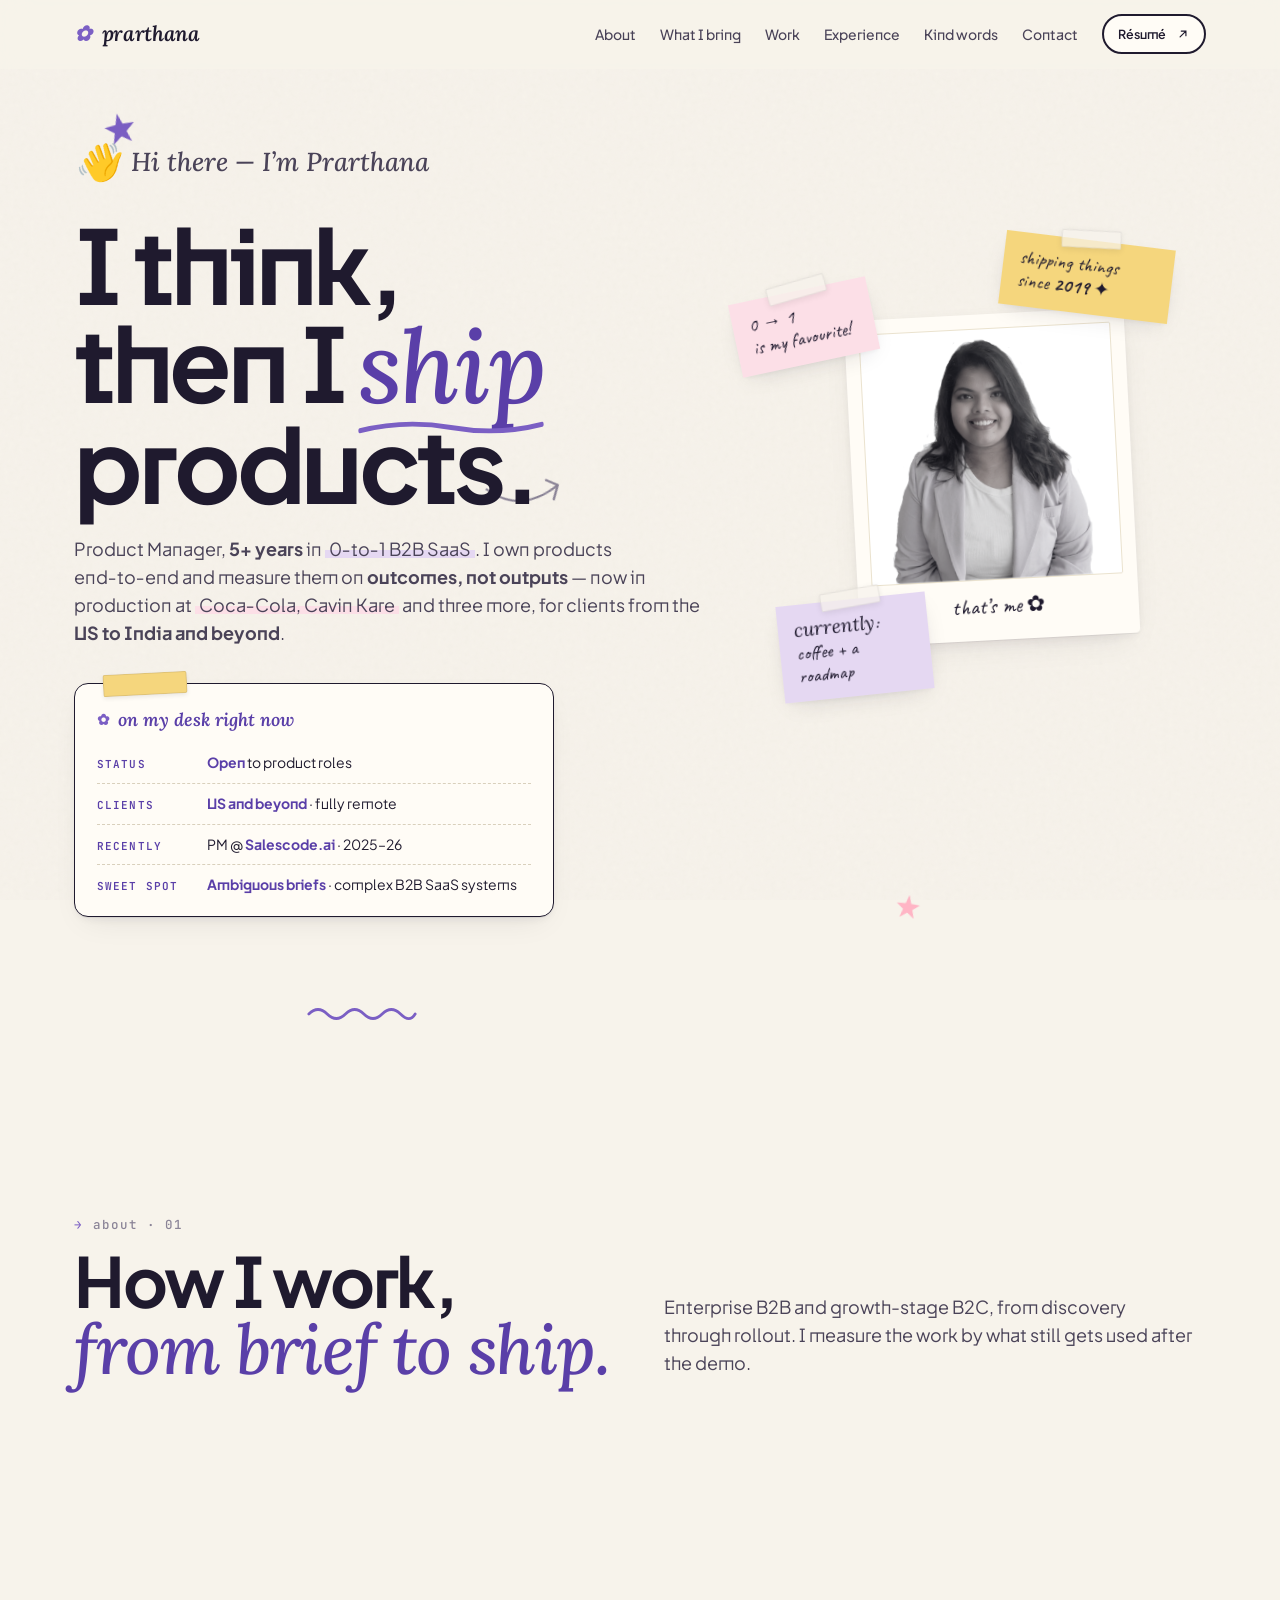
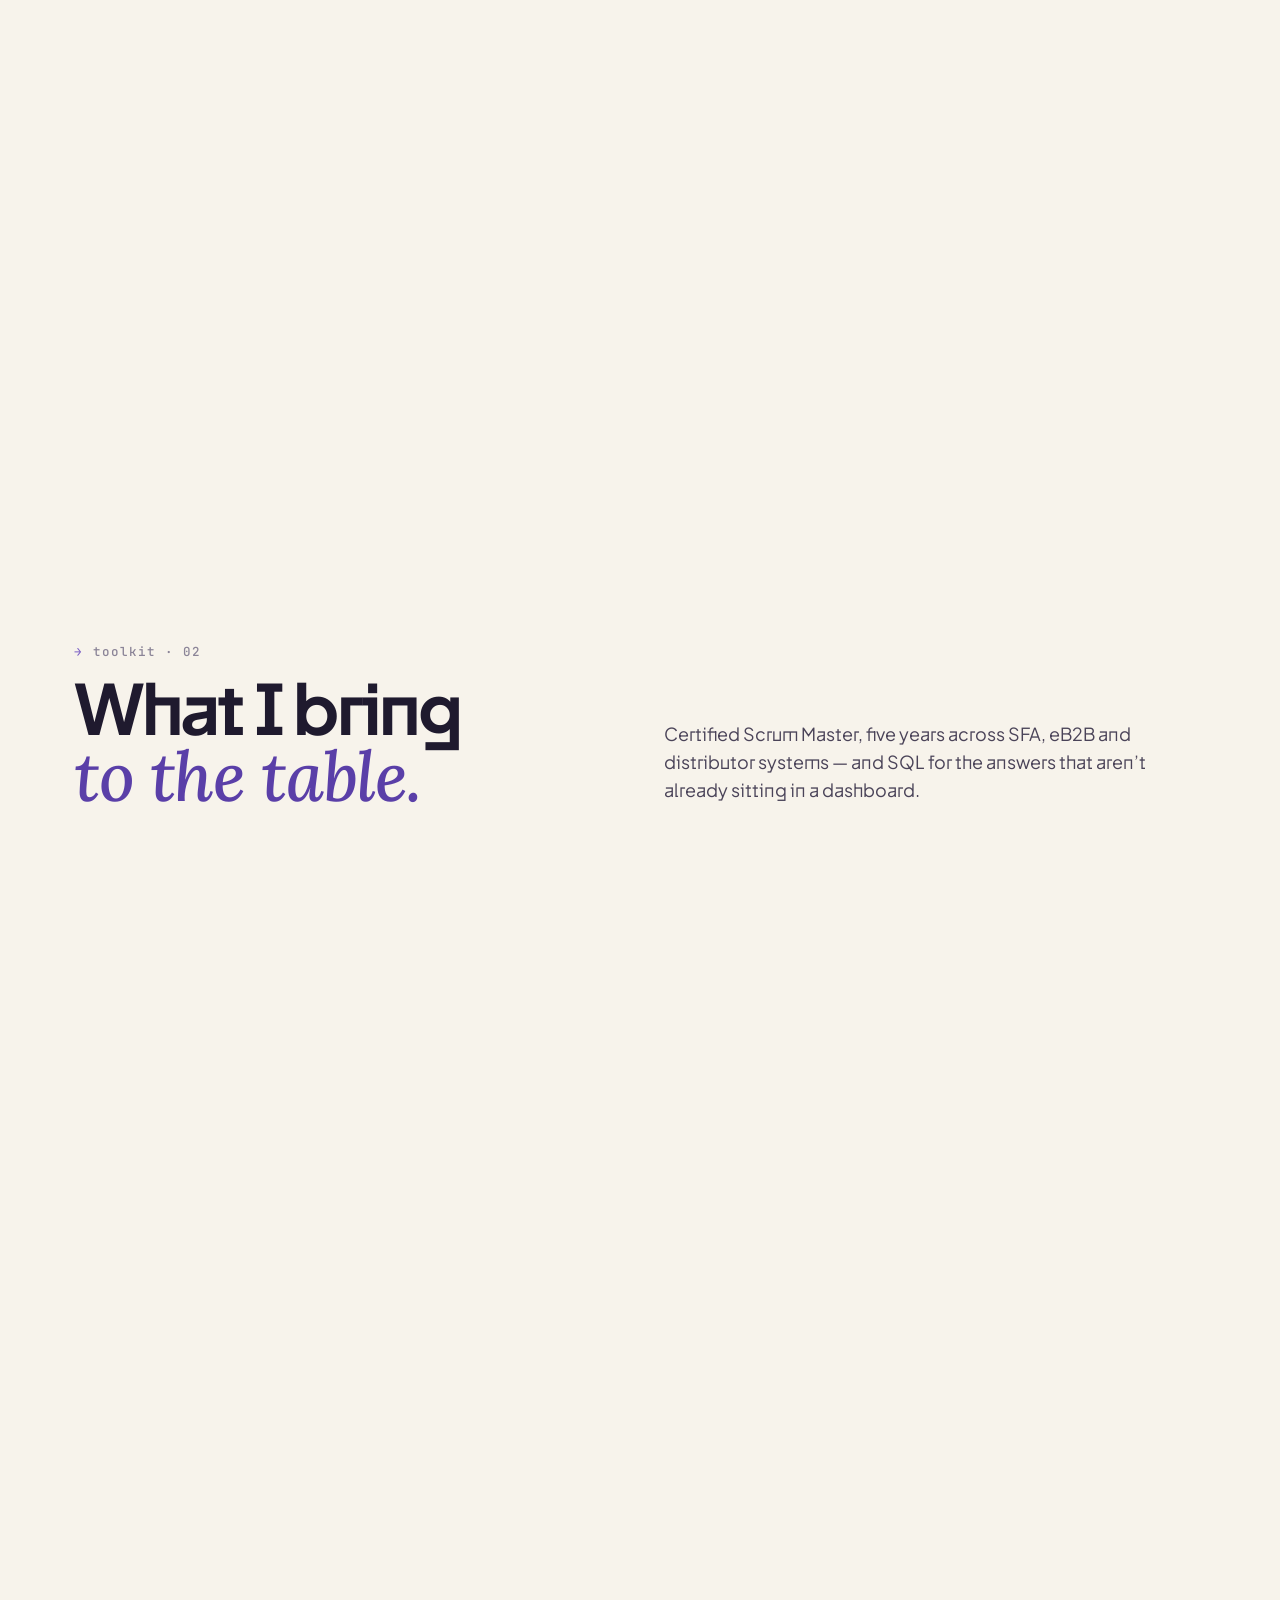
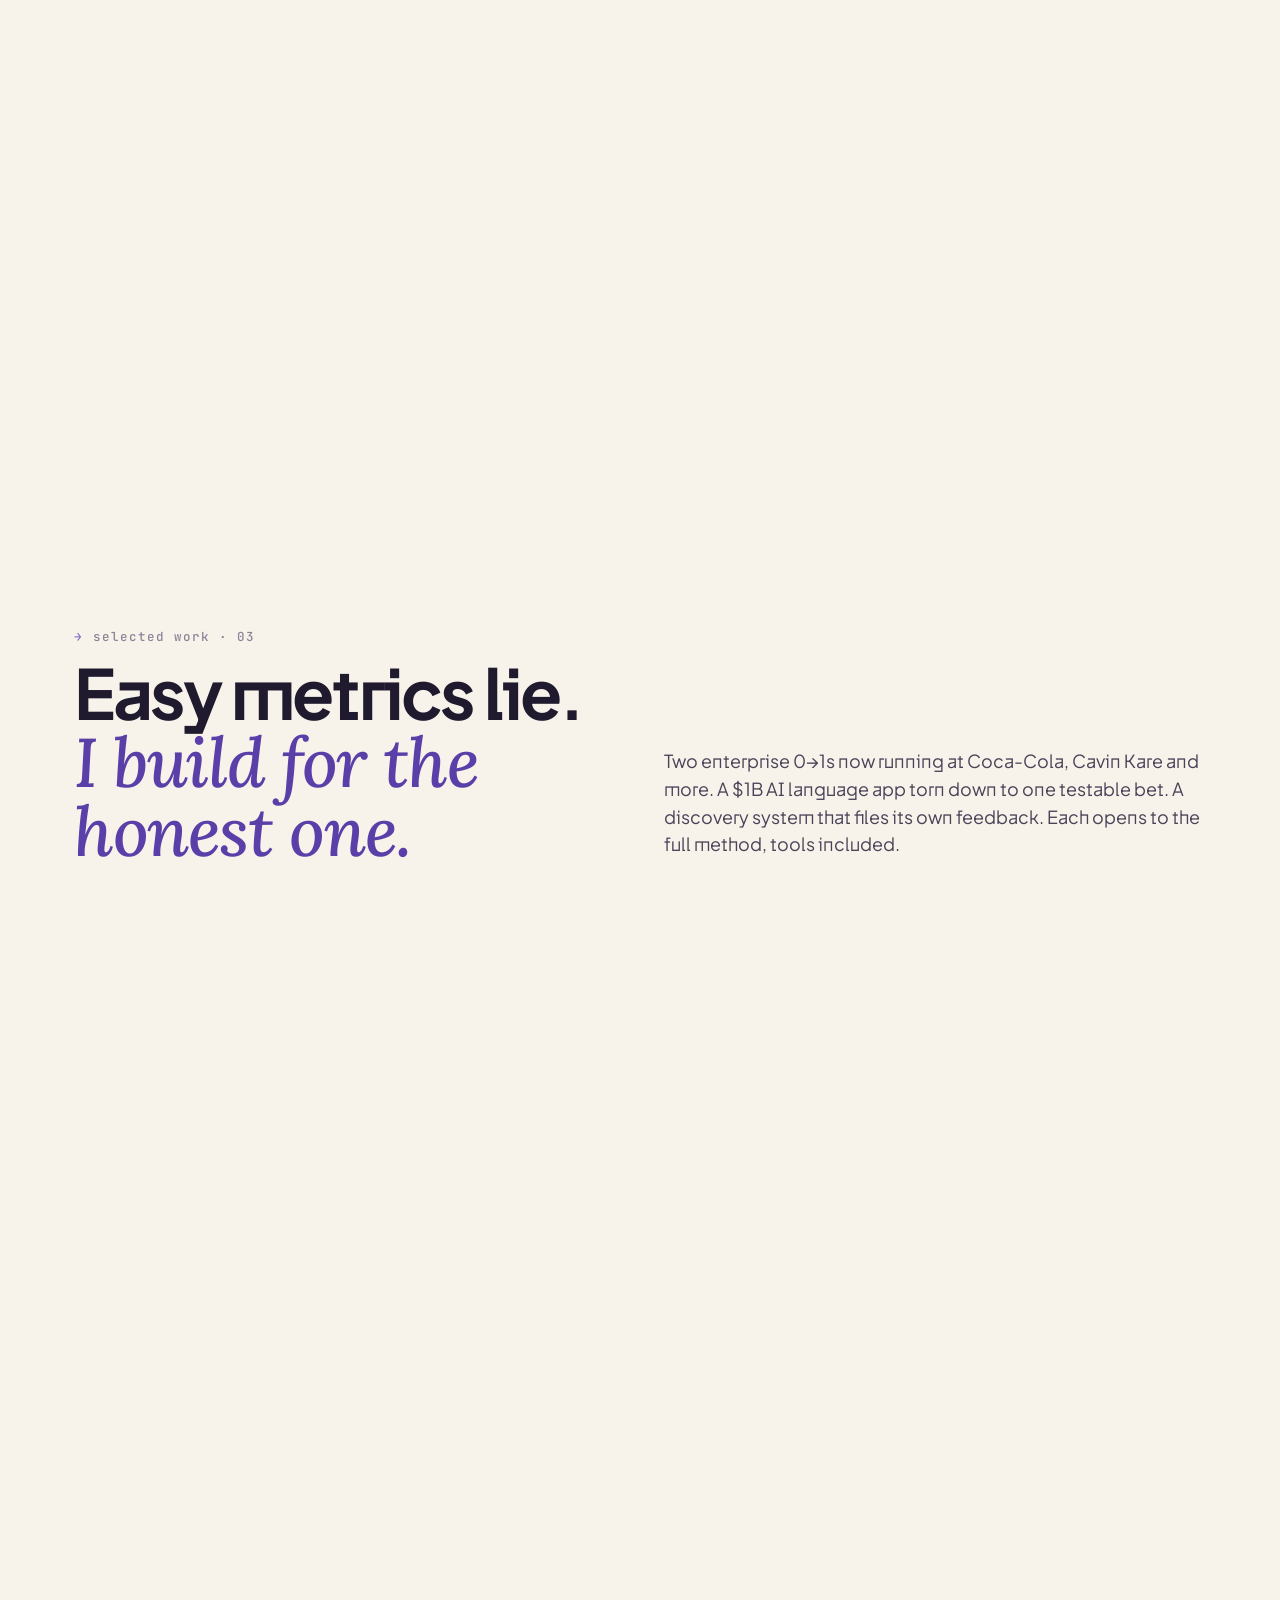
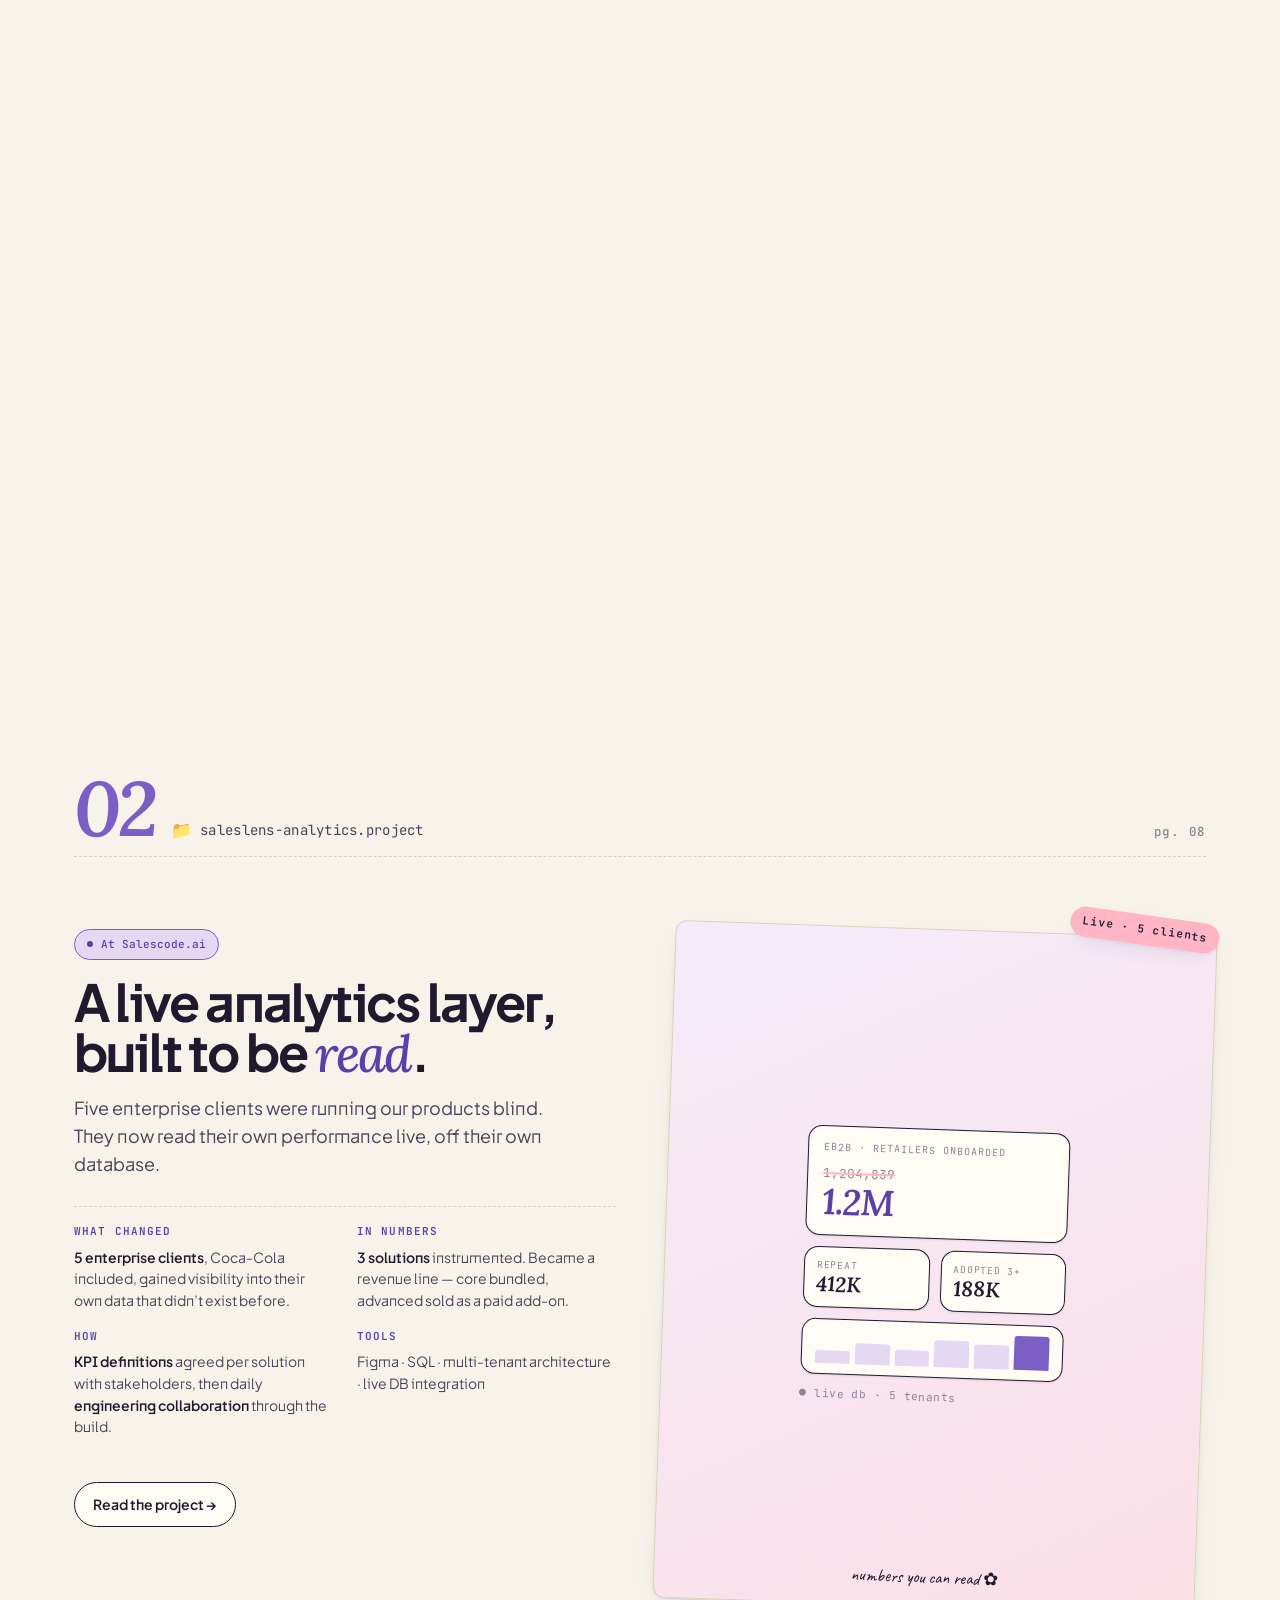
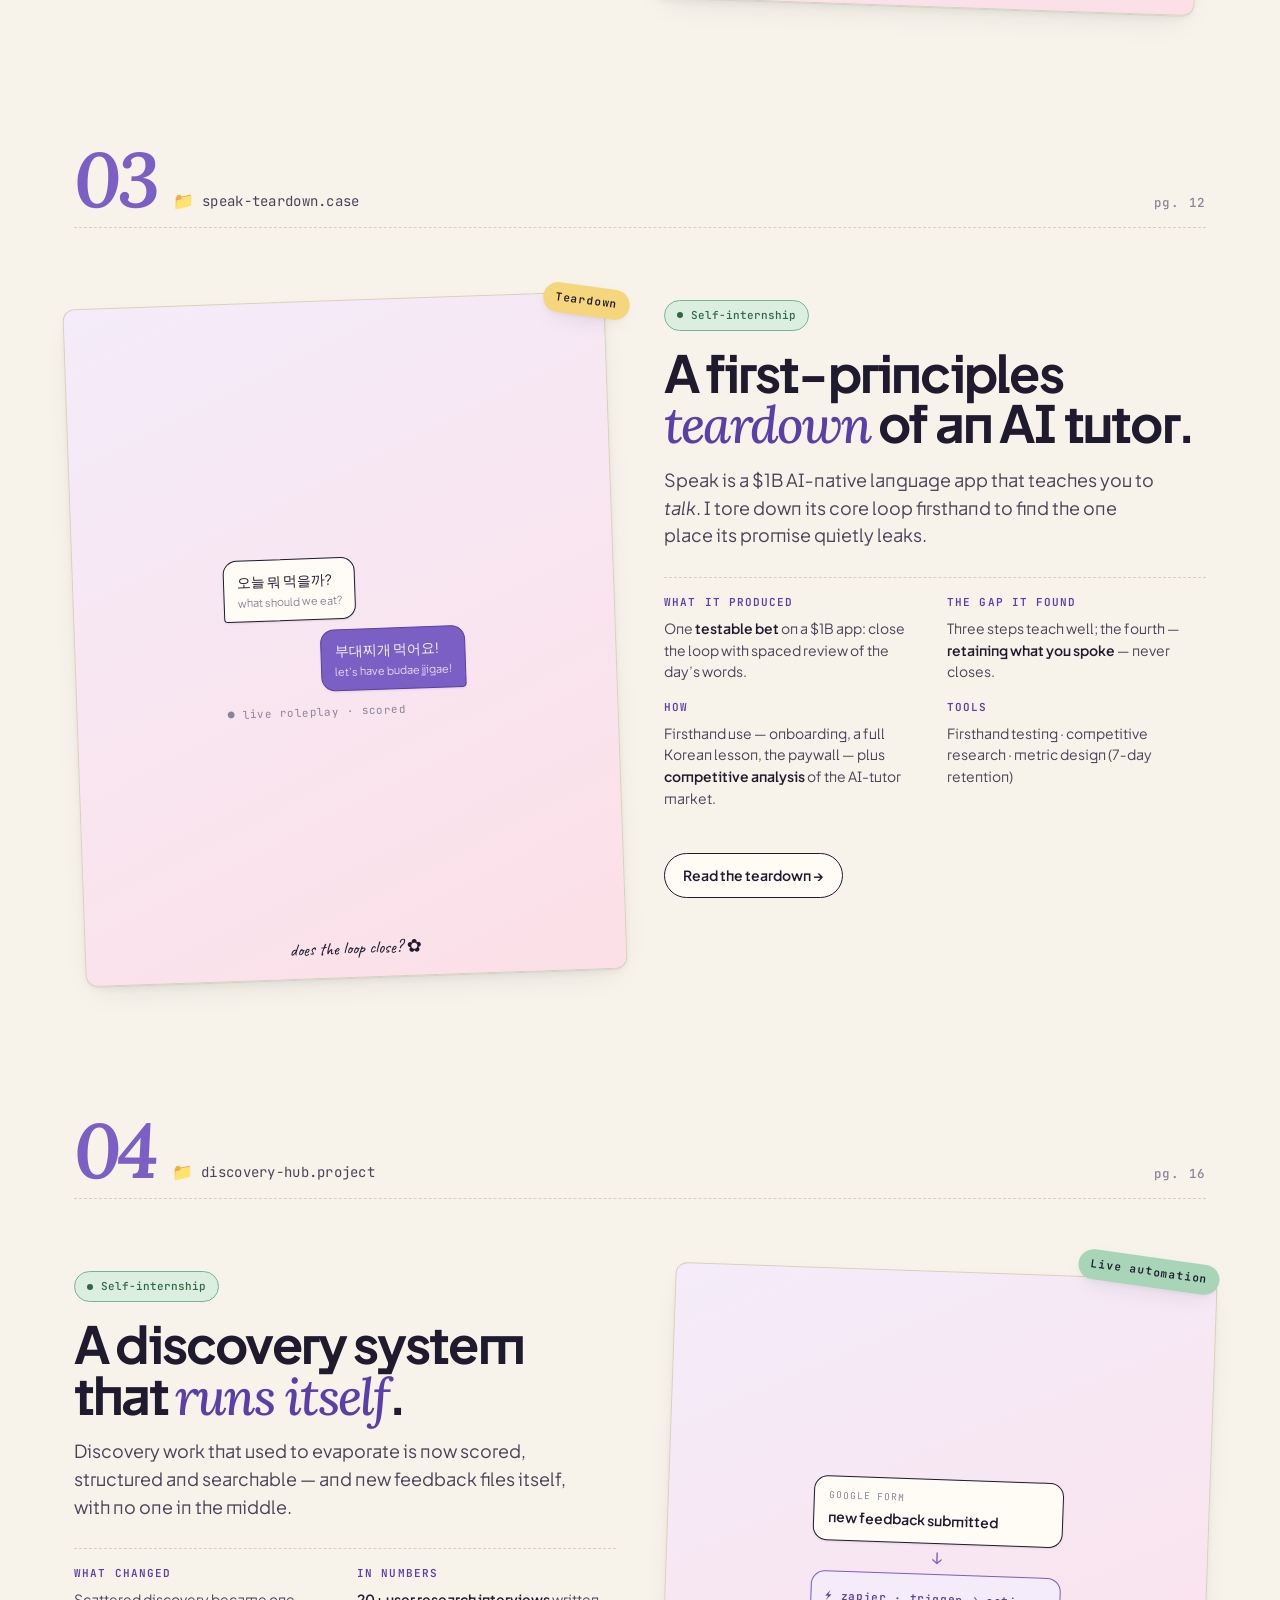
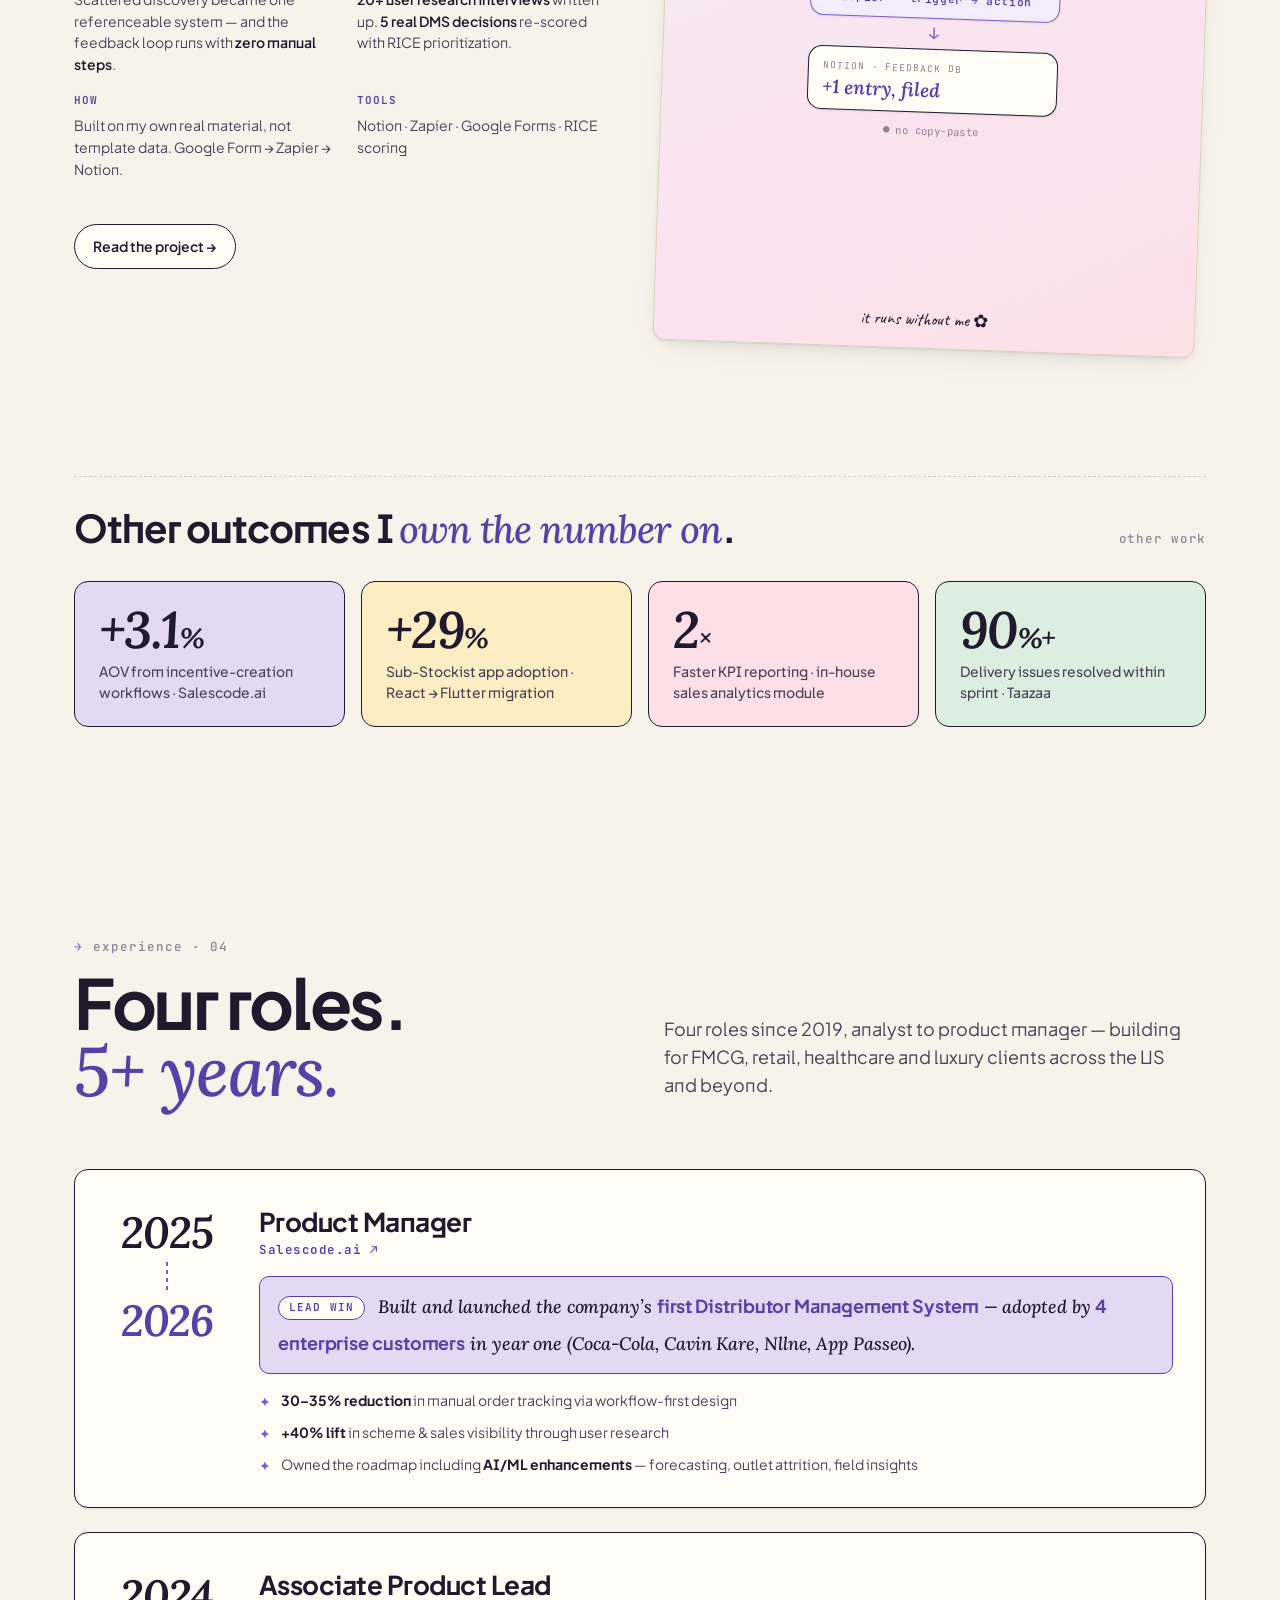
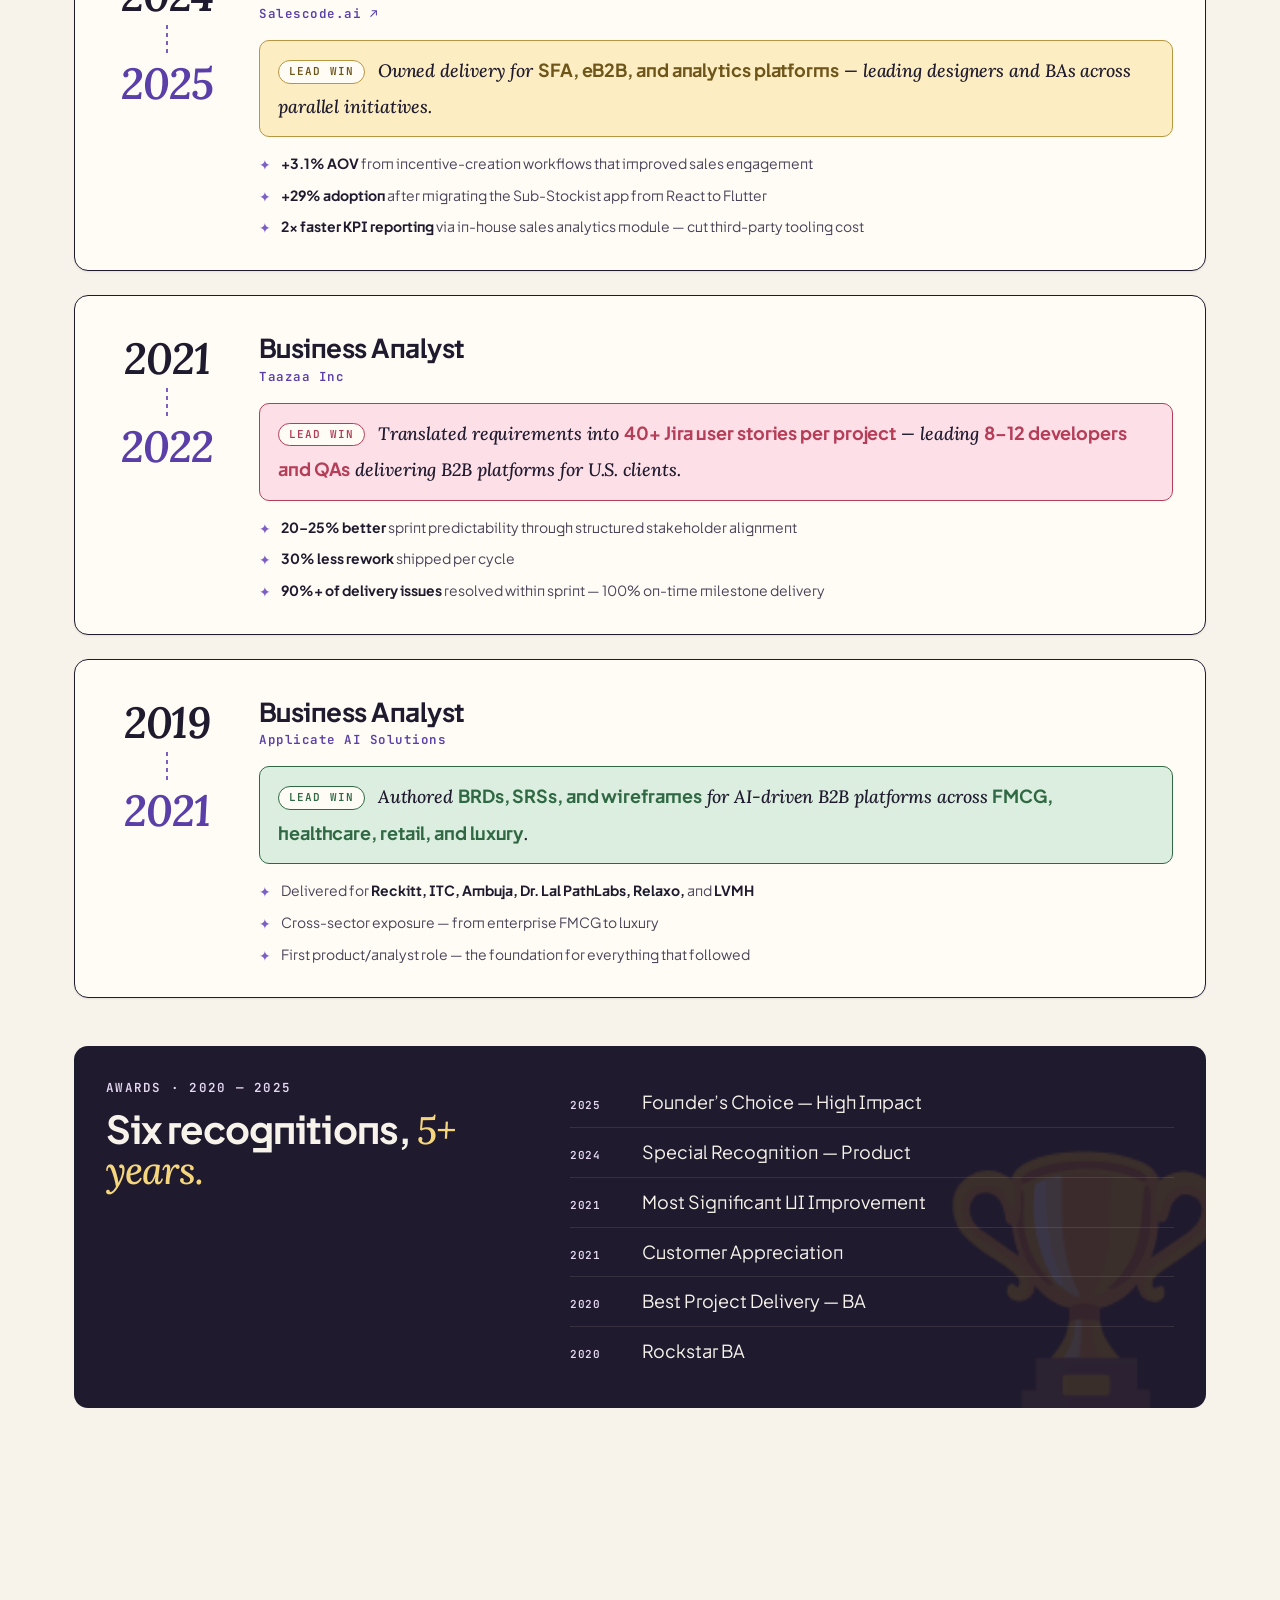
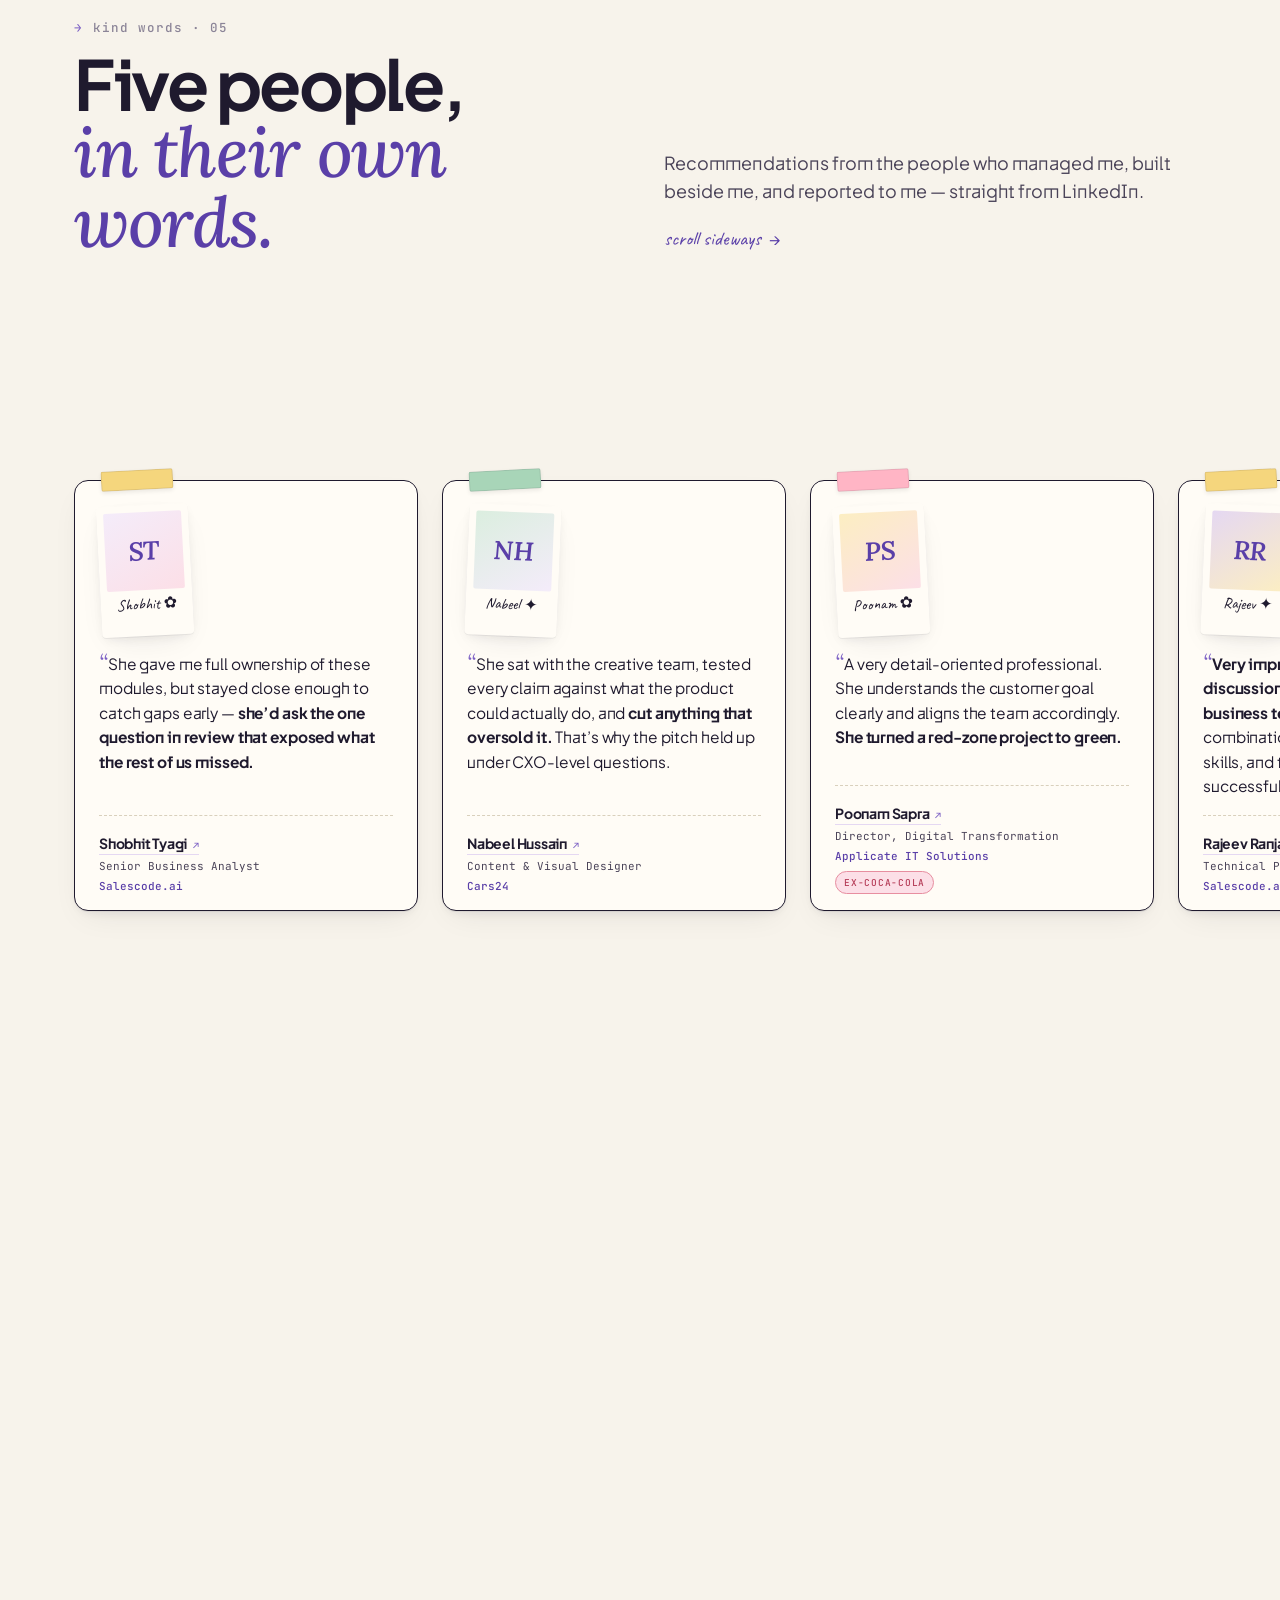
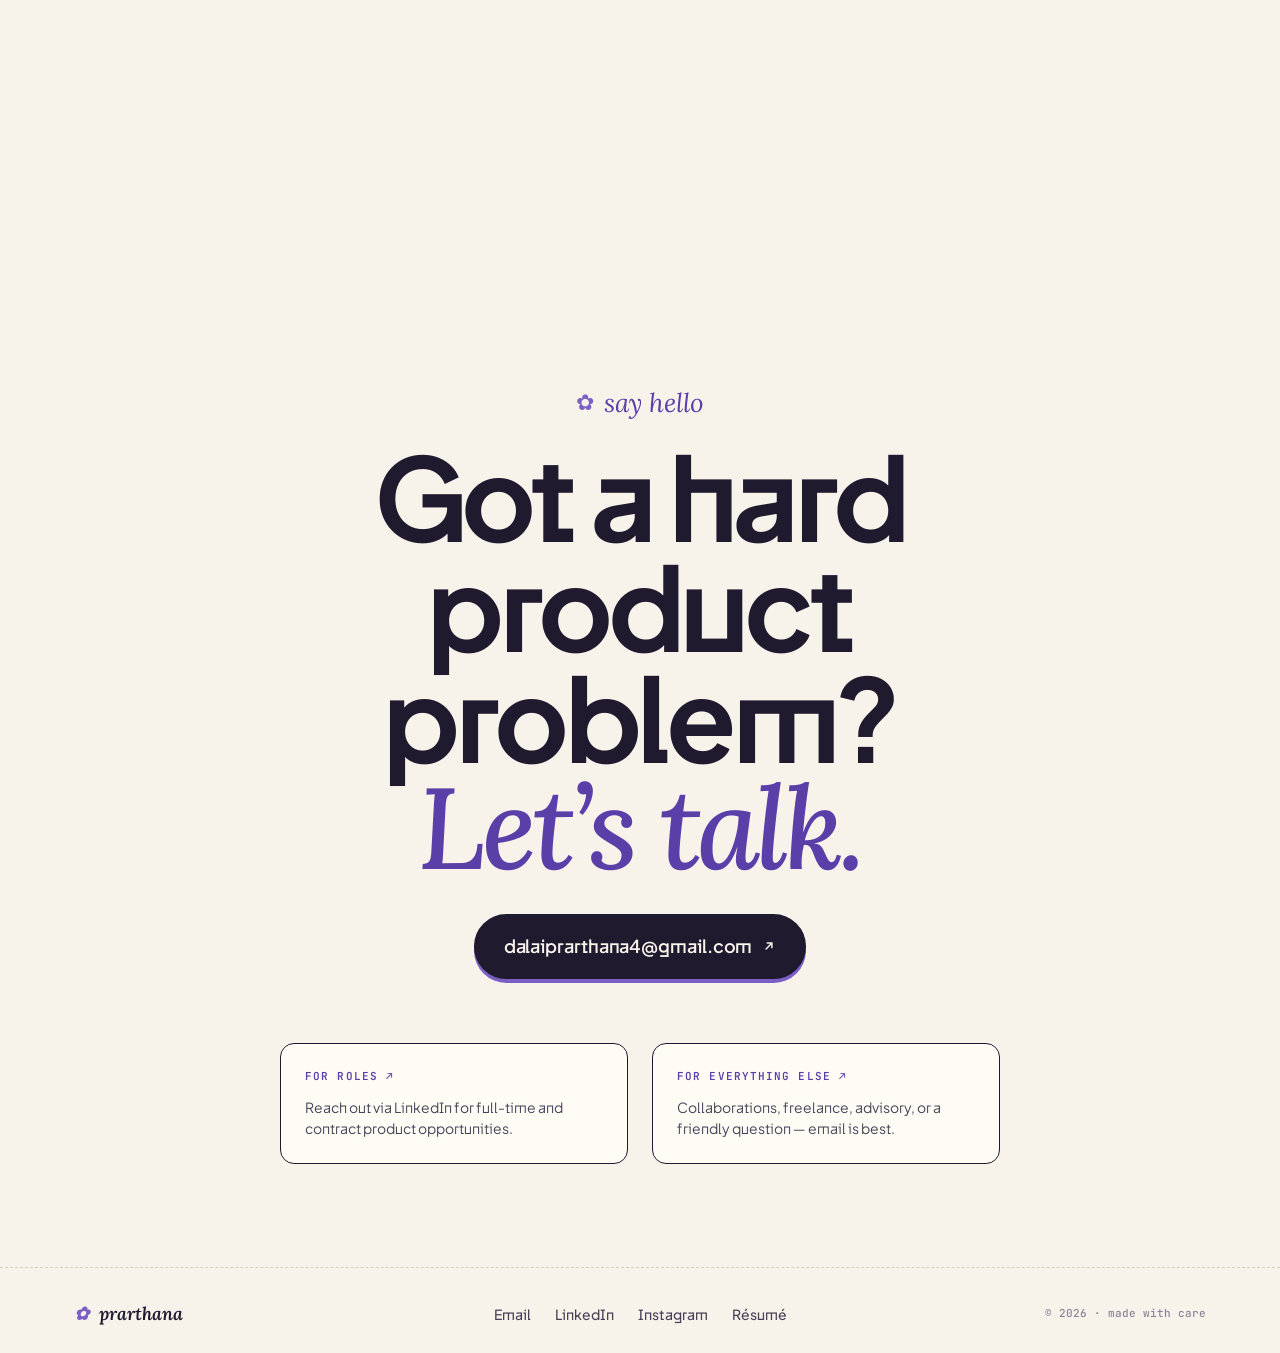
==== commit 5f5222c9: "latest changes" ====
--- a/index.html
+++ b/index.html
@@ -4,6 +4,16 @@
 <script>document.documentElement.classList.add('js');</script>
 <meta charset="utf-8" />
 <meta name="viewport" content="width=device-width, initial-scale=1, viewport-fit=cover" />
+<!-- Google tag (gtag.js) -->
+<script async src="https://www.googletagmanager.com/gtag/js?id=G-6BZ218WPXX"></script>
+<script>
+  window.dataLayer = window.dataLayer || [];
+  function gtag(){dataLayer.push(arguments);}
+  gtag('js', new Date());
+
+  gtag('config', 'G-6BZ218WPXX');
+</script>
+
 <meta name="theme-color" content="#F7F3EB" />
 <meta name="color-scheme" content="light" />
 
@@ -51,10 +61,10 @@
   <div class="nav__inner container">
     <a class="nav__brand" href="#top" aria-label="Prarthana Dalai — home">prarthana</a>
     <nav class="nav__links" aria-label="Primary">
+      <a href="#about">About</a>
+      <a href="#skills">What I bring</a>
       <a href="#work">Work</a>
-      <a href="#about">About</a>
       <a href="#experience">Experience</a>
-      <a href="#skills">Skills</a>
       <a href="#testimonials">Kind words</a>
       <a href="#contact">Contact</a>
     </nav>
@@ -63,9 +73,27 @@
         Résumé
         <svg class="btn-arrow" viewBox="0 0 24 24" fill="none" stroke="currentColor" stroke-width="2" stroke-linecap="round" aria-hidden="true"><path d="M7 17L17 7M9 7h8v8"/></svg>
       </a>
+      <button class="nav__toggle" type="button" data-nav-toggle
+              aria-expanded="false" aria-controls="nav-menu" aria-label="Open menu">
+        <span class="nav__toggle-bars" aria-hidden="true"><span></span><span></span><span></span></span>
+      </button>
     </div>
   </div>
 </header>
+
+<!-- MOBILE MENU -->
+<div class="navmenu" id="nav-menu" data-nav-menu hidden>
+  <nav class="navmenu__inner" aria-label="Sections">
+    <p class="navmenu__label">jump to</p>
+    <a href="#about"><span class="navmenu__n">01</span> About</a>
+    <a href="#skills"><span class="navmenu__n">02</span> What I bring</a>
+    <a href="#work"><span class="navmenu__n">03</span> Work</a>
+    <a href="#experience"><span class="navmenu__n">04</span> Experience</a>
+    <a href="#testimonials"><span class="navmenu__n">05</span> Kind words</a>
+    <a href="#contact">Contact</a>
+    <a class="navmenu__resume" href="assets/resume/Prarthana_APM.pdf" target="_blank" rel="noopener">Résumé ↗</a>
+  </nav>
+</div>
 
 <main id="main">
 
@@ -132,7 +160,7 @@
             <svg class="btn-arrow" viewBox="0 0 24 24" fill="none" stroke="currentColor" stroke-width="2.5" stroke-linecap="round" aria-hidden="true"><path d="M7 17L17 7M9 7h8v8"/></svg>
           </a>
           <a class="btn btn--ghost" href="#work">
-            Browse my work
+            Jump to the work
             <svg class="btn-arrow" viewBox="0 0 24 24" fill="none" stroke="currentColor" stroke-width="2" stroke-linecap="round" aria-hidden="true"><path d="M5 12h14M13 5l7 7-7 7"/></svg>
           </a>
         </div>
@@ -177,8 +205,8 @@
           </h2>
         </div>
         <p class="section__deck">
-          A short note on what I do, how I think about product, and where
-          I&rsquo;m most useful on a team.
+          Enterprise B2B and growth-stage B2C, from discovery through rollout. I measure
+          the work by what still gets used after the demo.
         </p>
       </header>
 
@@ -245,453 +273,21 @@
   </section>
 
 
-  <!-- WORK -->
-  <section id="work" class="section">
-    <div class="container">
-
-      <header class="section__head">
-        <div>
-          <span class="section__pg">selected work · 02</span>
-          <h2 class="section__title">
-            Four projects.<br/>
-            <em>Two shipped, two self-set.</em>
-          </h2>
-        </div>
-        <p class="section__deck">
-          Two enterprise 0→1s now running at Coca-Cola, Cavin Kare and more — plus a $1B AI
-          language app torn down to a testable bet, and a discovery system that files its own
-          feedback. Every folder opens to the full write-up, tools included.
-        </p>
-      </header>
-
-      <div class="folder-grid">
-
-        <article class="folder" data-reveal>
-          <header class="folder__head">
-            <span class="folder__num">01</span>
-            <span class="folder__filename">distributor-management-system.case</span>
-            <span class="folder__pg">pg. 04</span>
-          </header>
-
-          <div class="folder__media">
-            <div class="folder__media-frame">
-              <img src="assets/img/dms-project.png" alt="Distributor Management System product screenshot" loading="lazy" />
-              <p class="folder__media-cap">workflow-first DMS ✿</p>
-            </div>
-            <span class="folder__sticker">Live · 4 customers</span>
-          </div>
-
-          <div class="folder__body">
-            <div class="folder__tags">
-              <span class="tag"><span class="tag__dot" aria-hidden="true"></span>At Salescode.ai</span>
-            </div>
-            <h3 class="folder__title">A modern <em>DMS</em> for the field, the office, and finance.</h3>
-            <p class="folder__deck">
-              Salescode kept losing enterprise deals without a DMS. I built one 0&#8209;to&#8209;1 —
-              four enterprise customers now run their distribution on it.
-            </p>
-
-            <dl class="folder__pap">
-              <div>
-                <dt>What changed</dt>
-                <dd><strong>4 enterprise customers</strong> shifted their distribution onto it in year one — Coca-Cola, Cavin Kare, NIIne, App Passeo.</dd>
-              </div>
-              <div>
-                <dt>In numbers</dt>
-                <dd>Manual order tracking down <strong>30–35%</strong>. Scheme and sales visibility up <strong>~40%</strong>.</dd>
-              </div>
-              <div>
-                <dt>How</dt>
-                <dd>Four weeks of <strong>customer discovery</strong> embedded with distributors. PRDs, workflow-first scope, role-based access.</dd>
-              </div>
-              <div>
-                <dt>Tools</dt>
-                <dd>Figma · Jira · Confluence · PRDs · SQL</dd>
-              </div>
-            </dl>
-
-            <a class="folder__cta" href="projects/dms.html">
-              Read the case study →
-            </a>
-          </div>
-        </article>
-
-
-        <article class="folder folder--right" data-reveal>
-          <header class="folder__head">
-            <span class="folder__num">02</span>
-            <span class="folder__filename">saleslens-analytics.project</span>
-            <span class="folder__pg">pg. 08</span>
-          </header>
-
-          <div class="folder__media">
-            <div class="folder__media-frame folder__media-frame--graphic">
-              <div aria-hidden="true" style="display:flex;flex-direction:column;gap:11px;width:100%;max-width:262px">
-                <div style="background:var(--paper-2);border:1.5px solid var(--ink);border-radius:14px;padding:13px 15px;box-shadow:var(--shadow-sm)">
-                  <span style="display:block;font-family:var(--font-mono);font-size:10px;letter-spacing:.10em;text-transform:uppercase;color:var(--ink-3)">eB2B · retailers onboarded</span>
-                  <span style="display:block;font-family:var(--font-mono);font-size:12.5px;color:var(--ink-3);text-decoration:line-through;text-decoration-color:var(--rose);text-decoration-thickness:1.5px;margin-top:8px">1,204,839</span>
-                  <span style="display:block;font-family:var(--font-italic);font-style:italic;font-weight:600;font-size:36px;line-height:1.05;letter-spacing:-.03em;color:var(--lilac-deep)">1.2M</span>
-                </div>
-                <div style="display:flex;gap:11px">
-                  <div style="flex:1;background:var(--paper-2);border:1.5px solid var(--ink);border-radius:14px;padding:10px 12px;box-shadow:var(--shadow-sm)">
-                    <span style="display:block;font-family:var(--font-mono);font-size:9.5px;letter-spacing:.08em;text-transform:uppercase;color:var(--ink-3)">repeat</span>
-                    <span style="display:block;font-family:var(--font-italic);font-style:italic;font-weight:600;font-size:21px;line-height:1.15;color:var(--ink)">412K</span>
-                  </div>
-                  <div style="flex:1;background:var(--paper-2);border:1.5px solid var(--ink);border-radius:14px;padding:10px 12px;box-shadow:var(--shadow-sm)">
-                    <span style="display:block;font-family:var(--font-mono);font-size:9.5px;letter-spacing:.08em;text-transform:uppercase;color:var(--ink-3)">adopted 3+</span>
-                    <span style="display:block;font-family:var(--font-italic);font-style:italic;font-weight:600;font-size:21px;line-height:1.15;color:var(--ink)">188K</span>
-                  </div>
-                </div>
-                <div style="display:flex;align-items:flex-end;gap:5px;height:56px;background:var(--paper-2);border:1.5px solid var(--ink);border-radius:14px;padding:10px 13px;box-shadow:var(--shadow-sm)">
-                  <span style="flex:1;height:38%;background:var(--lilac-soft);border-radius:3px 3px 0 0"></span>
-                  <span style="flex:1;height:62%;background:var(--lilac-soft);border-radius:3px 3px 0 0"></span>
-                  <span style="flex:1;height:48%;background:var(--lilac-soft);border-radius:3px 3px 0 0"></span>
-                  <span style="flex:1;height:80%;background:var(--lilac-soft);border-radius:3px 3px 0 0"></span>
-                  <span style="flex:1;height:70%;background:var(--lilac-soft);border-radius:3px 3px 0 0"></span>
-                  <span style="flex:1;height:100%;background:var(--lilac);border-radius:3px 3px 0 0"></span>
-                </div>
-                <div style="font-family:var(--font-mono);font-size:11px;color:var(--ink-3);letter-spacing:.04em">● live db · 5 tenants</div>
-              </div>
-              <p class="folder__media-cap">numbers you can read ✿</p>
-            </div>
-            <span class="folder__sticker folder__sticker--rose">Live · 5 clients</span>
-          </div>
-
-          <div class="folder__body">
-            <div class="folder__tags">
-              <span class="tag"><span class="tag__dot" aria-hidden="true"></span>At Salescode.ai</span>
-            </div>
-            <h3 class="folder__title">A live analytics layer, built to be <em>read</em>.</h3>
-            <p class="folder__deck">
-              Five enterprise clients were running our products blind. They now read their own
-              performance live, off their own database.
-            </p>
-
-            <dl class="folder__pap">
-              <div>
-                <dt>What changed</dt>
-                <dd><strong>5 enterprise clients</strong>, Coca-Cola included, gained visibility into their own data that didn&rsquo;t exist before.</dd>
-              </div>
-              <div>
-                <dt>In numbers</dt>
-                <dd><strong>3 solutions</strong> instrumented. Became a revenue line — core bundled, advanced sold as a paid add-on.</dd>
-              </div>
-              <div>
-                <dt>How</dt>
-                <dd><strong>KPI definitions</strong> agreed per solution with stakeholders, then daily <strong>engineering collaboration</strong> through the build.</dd>
-              </div>
-              <div>
-                <dt>Tools</dt>
-                <dd>Figma · SQL · multi-tenant architecture · live DB integration</dd>
-              </div>
-            </dl>
-
-            <a class="folder__cta" href="projects/saleslens.html">
-              Read the project →
-            </a>
-          </div>
-        </article>
-
-
-        <article class="folder" data-reveal>
-          <header class="folder__head">
-            <span class="folder__num">03</span>
-            <span class="folder__filename">speak-teardown.case</span>
-            <span class="folder__pg">pg. 12</span>
-          </header>
-
-          <div class="folder__media">
-            <div class="folder__media-frame folder__media-frame--graphic">
-              <div aria-hidden="true" style="display:flex;flex-direction:column;gap:10px;width:100%;max-width:240px">
-                <div style="align-self:flex-start;max-width:88%;background:var(--paper-2);border:1.5px solid var(--ink);border-radius:14px 14px 14px 4px;padding:9px 13px;font-size:14px;color:var(--ink);box-shadow:var(--shadow-sm)">오늘 뭐 먹을까?<span style="display:block;font-size:11px;color:var(--ink-3);margin-top:2px">what should we eat?</span></div>
-                <div style="align-self:flex-end;max-width:88%;background:var(--lilac);border:1.5px solid var(--lilac-deep);border-radius:14px 14px 4px 14px;padding:9px 13px;font-size:14px;color:var(--paper);box-shadow:var(--shadow-sm)">부대찌개 먹어요!<span style="display:block;font-size:11px;color:var(--lilac-soft);margin-top:2px">let&rsquo;s have budae jjigae!</span></div>
-                <div style="align-self:flex-start;font-family:var(--font-mono);font-size:11px;color:var(--ink-3);letter-spacing:.04em;margin-top:2px">● live roleplay · scored</div>
-              </div>
-              <p class="folder__media-cap">does the loop close? ✿</p>
-            </div>
-            <span class="folder__sticker folder__sticker--sun">Teardown</span>
-          </div>
-
-          <div class="folder__body">
-            <div class="folder__tags">
-              <span class="tag tag--mint"><span class="tag__dot" aria-hidden="true"></span>Self-internship</span>
-            </div>
-            <h3 class="folder__title">A first-principles <em>teardown</em> of an AI tutor.</h3>
-            <p class="folder__deck">
-              Speak is a $1B AI&#8209;native language app that teaches you to <em>talk</em>. I tore
-              down its core loop firsthand to find the one place its promise quietly leaks.
-            </p>
-
-            <dl class="folder__pap">
-              <div>
-                <dt>What it produced</dt>
-                <dd>One <strong>testable bet</strong> on a $1B app: close the loop with spaced review of the day&rsquo;s words.</dd>
-              </div>
-              <div>
-                <dt>The gap it found</dt>
-                <dd>Three steps teach well; the fourth — <strong>retaining what you spoke</strong> — never closes.</dd>
-              </div>
-              <div>
-                <dt>How</dt>
-                <dd>Firsthand use — onboarding, a full Korean lesson, the paywall — plus <strong>competitive analysis</strong> of the AI-tutor market.</dd>
-              </div>
-              <div>
-                <dt>Tools</dt>
-                <dd>Firsthand testing · competitive research · metric design (7&#8209;day retention)</dd>
-              </div>
-            </dl>
-
-            <a class="folder__cta" href="projects/speak.html">
-              Read the teardown →
-            </a>
-          </div>
-        </article>
-
-
-        <article class="folder folder--right" data-reveal>
-          <header class="folder__head">
-            <span class="folder__num">04</span>
-            <span class="folder__filename">discovery-hub.project</span>
-            <span class="folder__pg">pg. 16</span>
-          </header>
-
-          <div class="folder__media">
-            <div class="folder__media-frame folder__media-frame--graphic">
-              <div aria-hidden="true" style="display:flex;flex-direction:column;align-items:center;gap:7px;width:100%;max-width:250px">
-                <div style="width:100%;background:var(--paper-2);border:1.5px solid var(--ink);border-radius:14px;padding:11px 14px;box-shadow:var(--shadow-sm)">
-                  <span style="display:block;font-family:var(--font-mono);font-size:9.5px;letter-spacing:.10em;text-transform:uppercase;color:var(--ink-3)">google form</span>
-                  <span style="display:block;font-weight:600;font-size:14px;color:var(--ink);margin-top:3px">new feedback submitted</span>
-                </div>
-                <span style="font-family:var(--font-mono);font-size:16px;color:var(--lilac);line-height:1">↓</span>
-                <div style="width:100%;background:var(--lilac-tint);border:1.5px solid var(--lilac);border-radius:14px;padding:9px 14px;box-shadow:var(--shadow-sm)">
-                  <span style="font-family:var(--font-mono);font-size:11px;letter-spacing:.06em;color:var(--lilac-deep);font-weight:600">⚡ zapier · trigger → action</span>
-                </div>
-                <span style="font-family:var(--font-mono);font-size:16px;color:var(--lilac);line-height:1">↓</span>
-                <div style="width:100%;background:var(--paper-2);border:1.5px solid var(--ink);border-radius:14px;padding:11px 14px;box-shadow:var(--shadow-sm)">
-                  <span style="display:block;font-family:var(--font-mono);font-size:9.5px;letter-spacing:.10em;text-transform:uppercase;color:var(--ink-3)">notion · feedback db</span>
-                  <span style="display:block;font-family:var(--font-italic);font-style:italic;font-weight:600;font-size:19px;color:var(--lilac-deep);margin-top:2px;line-height:1.2">+1 entry, filed</span>
-                </div>
-                <span style="font-family:var(--font-mono);font-size:10.5px;color:var(--ink-3);letter-spacing:.04em;margin-top:3px">● no copy-paste</span>
-              </div>
-              <p class="folder__media-cap">it runs without me ✿</p>
-            </div>
-            <span class="folder__sticker folder__sticker--mint">Live automation</span>
-          </div>
-
-          <div class="folder__body">
-            <div class="folder__tags">
-              <span class="tag tag--mint"><span class="tag__dot" aria-hidden="true"></span>Self-internship</span>
-            </div>
-            <h3 class="folder__title">A discovery system that <em>runs itself</em>.</h3>
-            <p class="folder__deck">
-              Discovery work that used to evaporate is now scored, structured and searchable —
-              and new feedback files itself, with no one in the middle.
-            </p>
-
-            <dl class="folder__pap">
-              <div>
-                <dt>What changed</dt>
-                <dd>Scattered discovery became one referenceable system — and the feedback loop runs with <strong>zero manual steps</strong>.</dd>
-              </div>
-              <div>
-                <dt>In numbers</dt>
-                <dd><strong>20+ user research interviews</strong> written up. <strong>5 real DMS decisions</strong> re-scored with RICE prioritization.</dd>
-              </div>
-              <div>
-                <dt>How</dt>
-                <dd>Built on my own real material, not template data. Google Form → Zapier → Notion.</dd>
-              </div>
-              <div>
-                <dt>Tools</dt>
-                <dd>Notion · Zapier · Google Forms · RICE scoring</dd>
-              </div>
-            </dl>
-
-            <a class="folder__cta" href="projects/discovery-hub.html">
-              Read the project →
-            </a>
-          </div>
-        </article>
-
-      </div>
-
-
-      <!-- BY THE NUMBERS -->
-      <div class="numbers" data-reveal>
-        <div class="numbers__head">
-          <h3 class="numbers__title">Other outcomes I <em>own the number on</em>.</h3>
-          <span class="numbers__pg">other · 03</span>
-        </div>
-        <div class="numbers__grid">
-          <div class="numbers__cell">
-            <span class="numbers__metric" data-counter="3.1">+3.1<span>%</span></span>
-            <span class="numbers__label">AOV from incentive-creation workflows · Salescode.ai</span>
-          </div>
-          <div class="numbers__cell">
-            <span class="numbers__metric" data-counter="29">+29<span>%</span></span>
-            <span class="numbers__label">Sub-Stockist app adoption · React → Flutter migration</span>
-          </div>
-          <div class="numbers__cell">
-            <span class="numbers__metric" data-counter="2">2<span>×</span></span>
-            <span class="numbers__label">Faster KPI reporting · in-house sales analytics module</span>
-          </div>
-          <div class="numbers__cell">
-            <span class="numbers__metric" data-counter="90">90<span>%+</span></span>
-            <span class="numbers__label">Delivery issues resolved within sprint · Taazaa</span>
-          </div>
-        </div>
-      </div>
-
-    </div>
-  </section>
-
-
-  <!-- EXPERIENCE -->
-  <section id="experience" class="section">
-    <div class="container">
-
-      <header class="section__head">
-        <div>
-          <span class="section__pg">experience · 04</span>
-          <h2 class="section__title">
-            Four roles.<br/>
-            <em>5+ years.</em>
-          </h2>
-        </div>
-        <p class="section__deck">
-          A track record of shipping and rolling out across product and analyst roles.
-        </p>
-      </header>
-
-      <ol class="timeline">
-
-        <li class="role" data-reveal>
-          <div class="role__years" aria-label="2025 to 2026">
-            <span class="role__year">2025</span>
-            <span class="role__year-line" aria-hidden="true"></span>
-            <span class="role__year">2026</span>
-          </div>
-          <div class="role__main">
-            <header class="role__head">
-              <h3>Product Manager</h3>
-              <a class="role__company" href="https://salescode.ai/" target="_blank" rel="noopener">Salescode.ai ↗</a>
-            </header>
-            <p class="role__highlight role__highlight--lilac">
-              <span class="role__highlight-tag">Lead win</span>
-              Built and launched the company&rsquo;s <strong>first Distributor Management System</strong> &mdash; adopted by <strong>4 enterprise customers</strong> in year one (Coca-Cola, Cavin Kare, Nllne, App Passeo).
-            </p>
-            <ul class="role__bullets">
-              <li><strong>30–35% reduction</strong> in manual order tracking via workflow-first design</li>
-              <li><strong>+40% lift</strong> in scheme &amp; sales visibility through user research</li>
-              <li>Owned the roadmap including <strong>AI/ML enhancements</strong> &mdash; forecasting, outlet attrition, field insights</li>
-            </ul>
-          </div>
-        </li>
-
-        <li class="role" data-reveal>
-          <div class="role__years" aria-label="2024 to 2025">
-            <span class="role__year">2024</span>
-            <span class="role__year-line" aria-hidden="true"></span>
-            <span class="role__year">2025</span>
-          </div>
-          <div class="role__main">
-            <header class="role__head">
-              <h3>Associate Product Lead</h3>
-              <a class="role__company" href="https://salescode.ai/" target="_blank" rel="noopener">Salescode.ai ↗</a>
-            </header>
-            <p class="role__highlight role__highlight--sun">
-              <span class="role__highlight-tag">Lead win</span>
-              Owned delivery for <strong>SFA, eB2B, and analytics platforms</strong> &mdash; leading designers and BAs across parallel initiatives.
-            </p>
-            <ul class="role__bullets">
-              <li><strong>+3.1% AOV</strong> from incentive-creation workflows that improved sales engagement</li>
-              <li><strong>+29% adoption</strong> after migrating the Sub-Stockist app from React to Flutter</li>
-              <li><strong>2&times; faster KPI reporting</strong> via in-house sales analytics module &mdash; cut third-party tooling cost</li>
-            </ul>
-          </div>
-        </li>
-
-        <li class="role" data-reveal>
-          <div class="role__years" aria-label="2021 to 2022">
-            <span class="role__year">2021</span>
-            <span class="role__year-line" aria-hidden="true"></span>
-            <span class="role__year">2022</span>
-          </div>
-          <div class="role__main">
-            <header class="role__head">
-              <h3>Business Analyst</h3>
-              <span class="role__company">Taazaa Inc</span>
-            </header>
-            <p class="role__highlight role__highlight--rose">
-              <span class="role__highlight-tag">Lead win</span>
-              Translated requirements into <strong>40+ Jira user stories per project</strong> &mdash; leading <strong>8&ndash;12 developers and QAs</strong> delivering B2B platforms for U.S. clients.
-            </p>
-            <ul class="role__bullets">
-              <li><strong>20–25% better</strong> sprint predictability through structured stakeholder alignment</li>
-              <li><strong>30% less rework</strong> shipped per cycle</li>
-              <li><strong>90%+ of delivery issues</strong> resolved within sprint &mdash; 100% on-time milestone delivery</li>
-            </ul>
-          </div>
-        </li>
-
-        <li class="role" data-reveal>
-          <div class="role__years" aria-label="2019 to 2021">
-            <span class="role__year">2019</span>
-            <span class="role__year-line" aria-hidden="true"></span>
-            <span class="role__year">2021</span>
-          </div>
-          <div class="role__main">
-            <header class="role__head">
-              <h3>Business Analyst</h3>
-              <span class="role__company">Applicate AI Solutions</span>
-            </header>
-            <p class="role__highlight role__highlight--mint">
-              <span class="role__highlight-tag">Lead win</span>
-              Authored <strong>BRDs, SRSs, and wireframes</strong> for AI-driven B2B platforms across <strong>FMCG, healthcare, retail, and luxury</strong>.
-            </p>
-            <ul class="role__bullets">
-              <li>Delivered for <strong>Reckitt, ITC, Ambuja, Dr. Lal PathLabs, Relaxo,</strong> and <strong>LVMH</strong></li>
-              <li>Cross-sector exposure &mdash; from enterprise FMCG to luxury</li>
-              <li>First product/analyst role &mdash; the foundation for everything that followed</li>
-            </ul>
-          </div>
-        </li>
-
-      </ol>
-
-      <div class="honors" data-reveal>
-        <div class="honors__left">
-          <span class="honors__label">Awards · 2020 — 2025</span>
-          <h3 class="honors__title">Six recognitions, <em>5+ years.</em></h3>
-        </div>
-        <ul class="honors__list">
-          <li><span class="honors__year">2025</span> Founder&rsquo;s Choice — High Impact</li>
-          <li><span class="honors__year">2024</span> Special Recognition — Product</li>
-          <li><span class="honors__year">2021</span> Most Significant UI Improvement</li>
-          <li><span class="honors__year">2021</span> Customer Appreciation</li>
-          <li><span class="honors__year">2020</span> Best Project Delivery — BA</li>
-          <li><span class="honors__year">2020</span> Rockstar BA</li>
-        </ul>
-      </div>
-
-    </div>
-  </section>
-
-
   <!-- SKILLS -->
   <section id="skills" class="section">
     <div class="container">
 
       <header class="section__head">
         <div>
-          <span class="section__pg">toolkit · 05</span>
+          <span class="section__pg">toolkit · 02</span>
           <h2 class="section__title">
             What I bring<br/>
             <em>to the table.</em>
           </h2>
         </div>
         <p class="section__deck">
-          Skills and tools — grouped by what they&rsquo;re for. Hover for a little movement ✿
+          Certified Scrum Master, five years across SFA, eB2B and distributor systems —
+          and SQL for the answers that aren&rsquo;t already sitting in a dashboard.
         </p>
       </header>
 
@@ -731,82 +327,633 @@
 
       <div data-reveal>
         <div class="skills-row">
-          <h3 class="skills-row__heading">product</h3>
-          <ul class="skills-row__list">
-            <li>Product Strategy &amp; Vision</li>
-            <li>Cross-functional Collaboration</li>
-            <li>Customer Discovery</li>
-            <li>0→1 Development</li>
-            <li>Roadmap Ownership</li>
-            <li>Prioritization &amp; Backlog</li>
-            <li>User-Centered Design</li>
-            <li>Stakeholder Management</li>
-            <li>Go-to-Market (GTM)</li>
-          </ul>
-        </div>
-
+          <div class="skills-row__head">
+            <h3 class="skills-row__heading">product thinking</h3>
+            <p class="skills-row__intent">deciding what is worth building</p>
+          </div>
+          <div class="skills-row__groups">
+            <div class="skills-group">
+              <h4 class="skills-group__name">discovery</h4>
+              <ul class="skills-row__list">
+                <li>Customer Discovery</li>
+                <li>User Research</li>
+                <li>Competitive Analysis</li>
+              </ul>
+            </div>
+            <div class="skills-group">
+              <h4 class="skills-group__name">strategy</h4>
+              <ul class="skills-row__list">
+                <li>Product Strategy &amp; Vision</li>
+                <li>0→1 Development</li>
+                <li>Go-to-Market (GTM)</li>
+              </ul>
+            </div>
+            <div class="skills-group">
+              <h4 class="skills-group__name">planning</h4>
+              <ul class="skills-row__list">
+                <li>Roadmap Ownership</li>
+                <li>Prioritization &amp; Backlog</li>
+                <li>PRDs &amp; User Stories</li>
+              </ul>
+            </div>
+          </div>
+        </div>
         <div class="skills-row">
-          <h3 class="skills-row__heading">analytics</h3>
-          <ul class="skills-row__list">
-            <li>Data-Driven Decision Making</li>
-            <li>Metrics &amp; KPI Ownership</li>
-            <li>SQL</li>
-            <li>A/B Testing</li>
-            <li>North Star Metrics</li>
-            <li>User Research</li>
-            <li>Cohort Analysis</li>
-            <li>Competitive Analysis</li>
-            <li>Analytical Problem-Solving</li>
-          </ul>
-        </div>
-
+          <div class="skills-row__head">
+            <h3 class="skills-row__heading">execution</h3>
+            <p class="skills-row__intent">getting it shipped and adopted</p>
+          </div>
+          <div class="skills-row__groups">
+            <div class="skills-group">
+              <h4 class="skills-group__name">with engineering</h4>
+              <ul class="skills-row__list">
+                <li>Engineering Collaboration</li>
+                <li>Agile / Scrum (CSM)</li>
+                <li>Jira</li>
+                <li>Confluence</li>
+              </ul>
+            </div>
+            <div class="skills-group">
+              <h4 class="skills-group__name">with design</h4>
+              <ul class="skills-row__list">
+                <li>User-Centered Design</li>
+                <li>Figma</li>
+                <li>Adobe XD</li>
+              </ul>
+            </div>
+            <div class="skills-group">
+              <h4 class="skills-group__name">with everyone else</h4>
+              <ul class="skills-row__list">
+                <li>Cross-functional Collaboration</li>
+                <li>Stakeholder Management</li>
+              </ul>
+            </div>
+          </div>
+        </div>
         <div class="skills-row">
-          <h3 class="skills-row__heading">process</h3>
-          <ul class="skills-row__list">
-            <li>PRDs &amp; User Stories</li>
-            <li>Engineering Collaboration</li>
-            <li>Agile / Scrum (CSM)</li>
-            <li>Jira</li>
-            <li>Confluence</li>
-            <li>Figma</li>
-            <li>Adobe XD</li>
-            <li>Notion</li>
-            <li>Zapier</li>
-            <li>AI Tools (Claude · ChatGPT)</li>
-          </ul>
-        </div>
-
+          <div class="skills-row__head">
+            <h3 class="skills-row__heading">evidence</h3>
+            <p class="skills-row__intent">knowing whether it actually worked</p>
+          </div>
+          <div class="skills-row__groups">
+            <div class="skills-group">
+              <h4 class="skills-group__name">measurement</h4>
+              <ul class="skills-row__list">
+                <li>Metrics &amp; KPI Ownership</li>
+                <li>North Star Metrics</li>
+                <li>A/B Testing</li>
+                <li>Cohort Analysis</li>
+              </ul>
+            </div>
+            <div class="skills-group">
+              <h4 class="skills-group__name">analysis</h4>
+              <ul class="skills-row__list">
+                <li>SQL</li>
+                <li>Data-Driven Decision Making</li>
+                <li>Analytical Problem-Solving</li>
+              </ul>
+            </div>
+          </div>
+        </div>
         <div class="skills-row">
-          <h3 class="skills-row__heading">domain</h3>
-          <ul class="skills-row__list">
-            <li>B2B SaaS</li>
-            <li>Enterprise Software</li>
-            <li>Distributor Management</li>
-            <li>Sales Force Automation</li>
-            <li>AI / ML Products</li>
-          </ul>
+          <div class="skills-row__head">
+            <h3 class="skills-row__heading">ground I know</h3>
+            <p class="skills-row__intent">domains and the day-to-day stack</p>
+          </div>
+          <div class="skills-row__groups">
+            <div class="skills-group">
+              <h4 class="skills-group__name">domains</h4>
+              <ul class="skills-row__list">
+                <li>B2B SaaS</li>
+                <li>Enterprise Software</li>
+                <li>Distributor Management</li>
+                <li>Sales Force Automation</li>
+                <li>AI / ML Products</li>
+              </ul>
+            </div>
+            <div class="skills-group">
+              <h4 class="skills-group__name">daily stack</h4>
+              <ul class="skills-row__list">
+                <li>Notion</li>
+                <li>Zapier</li>
+                <li>Miro</li>
+                <li>AI Tools (Claude · ChatGPT)</li>
+              </ul>
+            </div>
+          </div>
         </div>
       </div>
-
     </div>
   </section>
 
 
+  <!-- WORK -->
+  <section id="work" class="section">
+    <div class="container">
+
+      <header class="section__head">
+        <div>
+          <span class="section__pg">selected work · 03</span>
+          <h2 class="section__title">
+            Easy metrics lie.<br/>
+            <em>I build for the honest one.</em>
+          </h2>
+        </div>
+        <p class="section__deck">
+          Two enterprise 0→1s now running at Coca-Cola, Cavin Kare and more. A $1B AI language
+          app torn down to one testable bet. A discovery system that files its own feedback.
+          Each opens to the full method, tools included.
+        </p>
+      </header>
+
+      <div class="index" data-reveal>
+        <p class="index__label">every project, at a glance</p>
+        <ol class="index__list">
+          <li>
+            <a class="index__link" href="#p-dms">
+              <span class="index__n">01</span>
+              <span class="index__body">
+                <span class="index__name">Distributor Management System</span>
+                <span class="index__out">4 enterprise customers live in year one</span>
+              </span>
+              <span class="index__tags">
+              <span class="index__tag index__tag--1">At Salescode.ai</span>
+              <span class="index__tag index__tag--1">0→1 build</span>
+              <span class="index__tag index__tag--1">B2B FMCG</span>
+              </span>
+              <span class="index__go" aria-hidden="true">→</span>
+            </a>
+          </li>
+          <li>
+            <a class="index__link" href="#p-saleslens">
+              <span class="index__n">02</span>
+              <span class="index__body">
+                <span class="index__name">Saleslens</span>
+                <span class="index__out">5 clients reading their own data live</span>
+              </span>
+              <span class="index__tags">
+              <span class="index__tag index__tag--2">At Salescode.ai</span>
+              <span class="index__tag index__tag--2">Analytics</span>
+              <span class="index__tag index__tag--2">Multi-tenant</span>
+              </span>
+              <span class="index__go" aria-hidden="true">→</span>
+            </a>
+          </li>
+          <li>
+            <a class="index__link" href="#p-speak">
+              <span class="index__n">03</span>
+              <span class="index__body">
+                <span class="index__name">Speak teardown</span>
+                <span class="index__out">A $1B app reduced to one testable bet</span>
+              </span>
+              <span class="index__tags">
+              <span class="index__tag index__tag--3">Self-internship</span>
+              <span class="index__tag index__tag--3">Teardown</span>
+              <span class="index__tag index__tag--3">AI product</span>
+              </span>
+              <span class="index__go" aria-hidden="true">→</span>
+            </a>
+          </li>
+          <li>
+            <a class="index__link" href="#p-discovery">
+              <span class="index__n">04</span>
+              <span class="index__body">
+                <span class="index__name">Discovery Hub</span>
+                <span class="index__out">Discovery structured, feedback filed automatically</span>
+              </span>
+              <span class="index__tags">
+              <span class="index__tag index__tag--4">Self-internship</span>
+              <span class="index__tag index__tag--4">Ops &amp; automation</span>
+              <span class="index__tag index__tag--4">Notion + Zapier</span>
+              </span>
+              <span class="index__go" aria-hidden="true">→</span>
+            </a>
+          </li>
+        </ol>
+      </div>
+
+      <div class="folder-grid">
+
+        <article id="p-dms" class="folder" data-reveal>
+          <header class="folder__head">
+            <span class="folder__num">01</span>
+            <span class="folder__filename">distributor-management-system.case</span>
+            <span class="folder__pg">pg. 04</span>
+          </header>
+
+          <div class="folder__media">
+            <div class="folder__media-frame">
+              <img src="assets/img/dms-project.png" alt="Distributor Management System product screenshot" loading="lazy" />
+              <p class="folder__media-cap">workflow-first DMS ✿</p>
+            </div>
+            <span class="folder__sticker">Live · 4 customers</span>
+          </div>
+
+          <div class="folder__body">
+            <div class="folder__tags">
+              <span class="tag"><span class="tag__dot" aria-hidden="true"></span>At Salescode.ai</span>
+            </div>
+            <h3 class="folder__title">A modern <em>DMS</em> for the field, the office, and finance.</h3>
+            <p class="folder__deck">
+              Salescode kept losing enterprise deals without a DMS. I built one 0&#8209;to&#8209;1 —
+              four enterprise customers now run their distribution on it.
+            </p>
+
+            <dl class="folder__pap">
+              <div>
+                <dt>What changed</dt>
+                <dd><strong>4 enterprise customers</strong> shifted their distribution onto it in year one — Coca-Cola, Cavin Kare, NIIne, App Passeo.</dd>
+              </div>
+              <div>
+                <dt>In numbers</dt>
+                <dd>Manual order tracking down <strong>30–35%</strong>. Scheme and sales visibility up <strong>~40%</strong>.</dd>
+              </div>
+              <div>
+                <dt>How</dt>
+                <dd>Four weeks of <strong>customer discovery</strong> embedded with distributors. PRDs, workflow-first scope, role-based access.</dd>
+              </div>
+              <div>
+                <dt>Tools</dt>
+                <dd>Figma · Jira · Confluence · PRDs · SQL</dd>
+              </div>
+            </dl>
+
+            <a class="folder__cta" href="projects/dms.html">
+              Read the case study →
+            </a>
+          </div>
+        </article>
+
+
+        <article id="p-saleslens" class="folder folder--right" data-reveal>
+          <header class="folder__head">
+            <span class="folder__num">02</span>
+            <span class="folder__filename">saleslens-analytics.project</span>
+            <span class="folder__pg">pg. 08</span>
+          </header>
+
+          <div class="folder__media">
+            <div class="folder__media-frame folder__media-frame--graphic">
+              <div aria-hidden="true" style="display:flex;flex-direction:column;gap:11px;width:100%;max-width:262px">
+                <div style="background:var(--paper-2);border:1.5px solid var(--ink);border-radius:14px;padding:13px 15px;box-shadow:var(--shadow-sm)">
+                  <span style="display:block;font-family:var(--font-mono);font-size:10px;letter-spacing:.10em;text-transform:uppercase;color:var(--ink-3)">eB2B · retailers onboarded</span>
+                  <span style="display:block;font-family:var(--font-mono);font-size:12.5px;color:var(--ink-3);text-decoration:line-through;text-decoration-color:var(--rose);text-decoration-thickness:1.5px;margin-top:8px">1,204,839</span>
+                  <span style="display:block;font-family:var(--font-italic);font-style:italic;font-weight:600;font-size:36px;line-height:1.05;letter-spacing:-.03em;color:var(--lilac-deep)">1.2M</span>
+                </div>
+                <div style="display:flex;gap:11px">
+                  <div style="flex:1;background:var(--paper-2);border:1.5px solid var(--ink);border-radius:14px;padding:10px 12px;box-shadow:var(--shadow-sm)">
+                    <span style="display:block;font-family:var(--font-mono);font-size:9.5px;letter-spacing:.08em;text-transform:uppercase;color:var(--ink-3)">repeat</span>
+                    <span style="display:block;font-family:var(--font-italic);font-style:italic;font-weight:600;font-size:21px;line-height:1.15;color:var(--ink)">412K</span>
+                  </div>
+                  <div style="flex:1;background:var(--paper-2);border:1.5px solid var(--ink);border-radius:14px;padding:10px 12px;box-shadow:var(--shadow-sm)">
+                    <span style="display:block;font-family:var(--font-mono);font-size:9.5px;letter-spacing:.08em;text-transform:uppercase;color:var(--ink-3)">adopted 3+</span>
+                    <span style="display:block;font-family:var(--font-italic);font-style:italic;font-weight:600;font-size:21px;line-height:1.15;color:var(--ink)">188K</span>
+                  </div>
+                </div>
+                <div style="display:flex;align-items:flex-end;gap:5px;height:56px;background:var(--paper-2);border:1.5px solid var(--ink);border-radius:14px;padding:10px 13px;box-shadow:var(--shadow-sm)">
+                  <span style="flex:1;height:38%;background:var(--lilac-soft);border-radius:3px 3px 0 0"></span>
+                  <span style="flex:1;height:62%;background:var(--lilac-soft);border-radius:3px 3px 0 0"></span>
+                  <span style="flex:1;height:48%;background:var(--lilac-soft);border-radius:3px 3px 0 0"></span>
+                  <span style="flex:1;height:80%;background:var(--lilac-soft);border-radius:3px 3px 0 0"></span>
+                  <span style="flex:1;height:70%;background:var(--lilac-soft);border-radius:3px 3px 0 0"></span>
+                  <span style="flex:1;height:100%;background:var(--lilac);border-radius:3px 3px 0 0"></span>
+                </div>
+                <div style="font-family:var(--font-mono);font-size:11px;color:var(--ink-3);letter-spacing:.04em">● live db · 5 tenants</div>
+              </div>
+              <p class="folder__media-cap">numbers you can read ✿</p>
+            </div>
+            <span class="folder__sticker folder__sticker--rose">Live · 5 clients</span>
+          </div>
+
+          <div class="folder__body">
+            <div class="folder__tags">
+              <span class="tag"><span class="tag__dot" aria-hidden="true"></span>At Salescode.ai</span>
+            </div>
+            <h3 class="folder__title">A live analytics layer, built to be <em>read</em>.</h3>
+            <p class="folder__deck">
+              Five enterprise clients were running our products blind. They now read their own
+              performance live, off their own database.
+            </p>
+
+            <dl class="folder__pap">
+              <div>
+                <dt>What changed</dt>
+                <dd><strong>5 enterprise clients</strong>, Coca-Cola included, gained visibility into their own data that didn&rsquo;t exist before.</dd>
+              </div>
+              <div>
+                <dt>In numbers</dt>
+                <dd><strong>3 solutions</strong> instrumented. Became a revenue line — core bundled, advanced sold as a paid add-on.</dd>
+              </div>
+              <div>
+                <dt>How</dt>
+                <dd><strong>KPI definitions</strong> agreed per solution with stakeholders, then daily <strong>engineering collaboration</strong> through the build.</dd>
+              </div>
+              <div>
+                <dt>Tools</dt>
+                <dd>Figma · SQL · multi-tenant architecture · live DB integration</dd>
+              </div>
+            </dl>
+
+            <a class="folder__cta" href="projects/saleslens.html">
+              Read the project →
+            </a>
+          </div>
+        </article>
+
+
+        <article id="p-speak" class="folder" data-reveal>
+          <header class="folder__head">
+            <span class="folder__num">03</span>
+            <span class="folder__filename">speak-teardown.case</span>
+            <span class="folder__pg">pg. 12</span>
+          </header>
+
+          <div class="folder__media">
+            <div class="folder__media-frame folder__media-frame--graphic">
+              <div aria-hidden="true" style="display:flex;flex-direction:column;gap:10px;width:100%;max-width:240px">
+                <div style="align-self:flex-start;max-width:88%;background:var(--paper-2);border:1.5px solid var(--ink);border-radius:14px 14px 14px 4px;padding:9px 13px;font-size:14px;color:var(--ink);box-shadow:var(--shadow-sm)">오늘 뭐 먹을까?<span style="display:block;font-size:11px;color:var(--ink-3);margin-top:2px">what should we eat?</span></div>
+                <div style="align-self:flex-end;max-width:88%;background:var(--lilac);border:1.5px solid var(--lilac-deep);border-radius:14px 14px 4px 14px;padding:9px 13px;font-size:14px;color:var(--paper);box-shadow:var(--shadow-sm)">부대찌개 먹어요!<span style="display:block;font-size:11px;color:var(--lilac-soft);margin-top:2px">let&rsquo;s have budae jjigae!</span></div>
+                <div style="align-self:flex-start;font-family:var(--font-mono);font-size:11px;color:var(--ink-3);letter-spacing:.04em;margin-top:2px">● live roleplay · scored</div>
+              </div>
+              <p class="folder__media-cap">does the loop close? ✿</p>
+            </div>
+            <span class="folder__sticker folder__sticker--sun">Teardown</span>
+          </div>
+
+          <div class="folder__body">
+            <div class="folder__tags">
+              <span class="tag tag--mint"><span class="tag__dot" aria-hidden="true"></span>Self-internship</span>
+            </div>
+            <h3 class="folder__title">A first-principles <em>teardown</em> of an AI tutor.</h3>
+            <p class="folder__deck">
+              Speak is a $1B AI&#8209;native language app that teaches you to <em>talk</em>. I tore
+              down its core loop firsthand to find the one place its promise quietly leaks.
+            </p>
+
+            <dl class="folder__pap">
+              <div>
+                <dt>What it produced</dt>
+                <dd>One <strong>testable bet</strong> on a $1B app: close the loop with spaced review of the day&rsquo;s words.</dd>
+              </div>
+              <div>
+                <dt>The gap it found</dt>
+                <dd>Three steps teach well; the fourth — <strong>retaining what you spoke</strong> — never closes.</dd>
+              </div>
+              <div>
+                <dt>How</dt>
+                <dd>Firsthand use — onboarding, a full Korean lesson, the paywall — plus <strong>competitive analysis</strong> of the AI-tutor market.</dd>
+              </div>
+              <div>
+                <dt>Tools</dt>
+                <dd>Firsthand testing · competitive research · metric design (7&#8209;day retention)</dd>
+              </div>
+            </dl>
+
+            <a class="folder__cta" href="projects/speak.html">
+              Read the teardown →
+            </a>
+          </div>
+        </article>
+
+
+        <article id="p-discovery" class="folder folder--right" data-reveal>
+          <header class="folder__head">
+            <span class="folder__num">04</span>
+            <span class="folder__filename">discovery-hub.project</span>
+            <span class="folder__pg">pg. 16</span>
+          </header>
+
+          <div class="folder__media">
+            <div class="folder__media-frame folder__media-frame--graphic">
+              <div aria-hidden="true" style="display:flex;flex-direction:column;align-items:center;gap:7px;width:100%;max-width:250px">
+                <div style="width:100%;background:var(--paper-2);border:1.5px solid var(--ink);border-radius:14px;padding:11px 14px;box-shadow:var(--shadow-sm)">
+                  <span style="display:block;font-family:var(--font-mono);font-size:9.5px;letter-spacing:.10em;text-transform:uppercase;color:var(--ink-3)">google form</span>
+                  <span style="display:block;font-weight:600;font-size:14px;color:var(--ink);margin-top:3px">new feedback submitted</span>
+                </div>
+                <span style="font-family:var(--font-mono);font-size:16px;color:var(--lilac);line-height:1">↓</span>
+                <div style="width:100%;background:var(--lilac-tint);border:1.5px solid var(--lilac);border-radius:14px;padding:9px 14px;box-shadow:var(--shadow-sm)">
+                  <span style="font-family:var(--font-mono);font-size:11px;letter-spacing:.06em;color:var(--lilac-deep);font-weight:600">⚡ zapier · trigger → action</span>
+                </div>
+                <span style="font-family:var(--font-mono);font-size:16px;color:var(--lilac);line-height:1">↓</span>
+                <div style="width:100%;background:var(--paper-2);border:1.5px solid var(--ink);border-radius:14px;padding:11px 14px;box-shadow:var(--shadow-sm)">
+                  <span style="display:block;font-family:var(--font-mono);font-size:9.5px;letter-spacing:.10em;text-transform:uppercase;color:var(--ink-3)">notion · feedback db</span>
+                  <span style="display:block;font-family:var(--font-italic);font-style:italic;font-weight:600;font-size:19px;color:var(--lilac-deep);margin-top:2px;line-height:1.2">+1 entry, filed</span>
+                </div>
+                <span style="font-family:var(--font-mono);font-size:10.5px;color:var(--ink-3);letter-spacing:.04em;margin-top:3px">● no copy-paste</span>
+              </div>
+              <p class="folder__media-cap">it runs without me ✿</p>
+            </div>
+            <span class="folder__sticker folder__sticker--mint">Live automation</span>
+          </div>
+
+          <div class="folder__body">
+            <div class="folder__tags">
+              <span class="tag tag--mint"><span class="tag__dot" aria-hidden="true"></span>Self-internship</span>
+            </div>
+            <h3 class="folder__title">A discovery system that <em>runs itself</em>.</h3>
+            <p class="folder__deck">
+              Discovery work that used to evaporate is now scored, structured and searchable —
+              and new feedback files itself, with no one in the middle.
+            </p>
+
+            <dl class="folder__pap">
+              <div>
+                <dt>What changed</dt>
+                <dd>Scattered discovery became one referenceable system — and the feedback loop runs with <strong>zero manual steps</strong>.</dd>
+              </div>
+              <div>
+                <dt>In numbers</dt>
+                <dd><strong>20+ user research interviews</strong> written up. <strong>5 real DMS decisions</strong> re-scored with RICE prioritization.</dd>
+              </div>
+              <div>
+                <dt>How</dt>
+                <dd>Built on my own real material, not template data. Google Form → Zapier → Notion.</dd>
+              </div>
+              <div>
+                <dt>Tools</dt>
+                <dd>Notion · Zapier · Google Forms · RICE scoring</dd>
+              </div>
+            </dl>
+
+            <a class="folder__cta" href="projects/discovery-hub.html">
+              Read the project →
+            </a>
+          </div>
+        </article>
+
+      </div>
+
+
+      <!-- BY THE NUMBERS -->
+      <div class="numbers" data-reveal>
+        <div class="numbers__head">
+          <h3 class="numbers__title">Other outcomes I <em>own the number on</em>.</h3>
+          <span class="numbers__pg">other work</span>
+        </div>
+        <div class="numbers__grid">
+          <div class="numbers__cell">
+            <span class="numbers__metric" data-counter="3.1">+3.1<span>%</span></span>
+            <span class="numbers__label">AOV from incentive-creation workflows · Salescode.ai</span>
+          </div>
+          <div class="numbers__cell">
+            <span class="numbers__metric" data-counter="29">+29<span>%</span></span>
+            <span class="numbers__label">Sub-Stockist app adoption · React → Flutter migration</span>
+          </div>
+          <div class="numbers__cell">
+            <span class="numbers__metric" data-counter="2">2<span>×</span></span>
+            <span class="numbers__label">Faster KPI reporting · in-house sales analytics module</span>
+          </div>
+          <div class="numbers__cell">
+            <span class="numbers__metric" data-counter="90">90<span>%+</span></span>
+            <span class="numbers__label">Delivery issues resolved within sprint · Taazaa</span>
+          </div>
+        </div>
+      </div>
+
+    </div>
+  </section>
+
+
+  <!-- EXPERIENCE -->
+  <section id="experience" class="section">
+    <div class="container">
+
+      <header class="section__head">
+        <div>
+          <span class="section__pg">experience · 04</span>
+          <h2 class="section__title">
+            Four roles.<br/>
+            <em>5+ years.</em>
+          </h2>
+        </div>
+        <p class="section__deck">
+          Four roles since 2019, analyst to product manager — building for FMCG, retail,
+          healthcare and luxury clients across the US and beyond.
+        </p>
+      </header>
+
+      <ol class="timeline">
+
+        <li class="role" data-reveal>
+          <div class="role__years" aria-label="2025 to 2026">
+            <span class="role__year">2025</span>
+            <span class="role__year-line" aria-hidden="true"></span>
+            <span class="role__year">2026</span>
+          </div>
+          <div class="role__main">
+            <header class="role__head">
+              <h3>Product Manager</h3>
+              <a class="role__company" href="https://salescode.ai/" target="_blank" rel="noopener">Salescode.ai ↗</a>
+            </header>
+            <p class="role__highlight role__highlight--lilac">
+              <span class="role__highlight-tag">Lead win</span>
+              Built and launched the company&rsquo;s <strong>first Distributor Management System</strong> &mdash; adopted by <strong>4 enterprise customers</strong> in year one (Coca-Cola, Cavin Kare, Nllne, App Passeo).
+            </p>
+            <ul class="role__bullets">
+              <li><strong>30–35% reduction</strong> in manual order tracking via workflow-first design</li>
+              <li><strong>+40% lift</strong> in scheme &amp; sales visibility through user research</li>
+              <li>Owned the roadmap including <strong>AI/ML enhancements</strong> &mdash; forecasting, outlet attrition, field insights</li>
+            </ul>
+          </div>
+        </li>
+
+        <li class="role" data-reveal>
+          <div class="role__years" aria-label="2024 to 2025">
+            <span class="role__year">2024</span>
+            <span class="role__year-line" aria-hidden="true"></span>
+            <span class="role__year">2025</span>
+          </div>
+          <div class="role__main">
+            <header class="role__head">
+              <h3>Associate Product Lead</h3>
+              <a class="role__company" href="https://salescode.ai/" target="_blank" rel="noopener">Salescode.ai ↗</a>
+            </header>
+            <p class="role__highlight role__highlight--sun">
+              <span class="role__highlight-tag">Lead win</span>
+              Owned delivery for <strong>SFA, eB2B, and analytics platforms</strong> &mdash; leading designers and BAs across parallel initiatives.
+            </p>
+            <ul class="role__bullets">
+              <li><strong>+3.1% AOV</strong> from incentive-creation workflows that improved sales engagement</li>
+              <li><strong>+29% adoption</strong> after migrating the Sub-Stockist app from React to Flutter</li>
+              <li><strong>2&times; faster KPI reporting</strong> via in-house sales analytics module &mdash; cut third-party tooling cost</li>
+            </ul>
+          </div>
+        </li>
+
+        <li class="role" data-reveal>
+          <div class="role__years" aria-label="2021 to 2022">
+            <span class="role__year">2021</span>
+            <span class="role__year-line" aria-hidden="true"></span>
+            <span class="role__year">2022</span>
+          </div>
+          <div class="role__main">
+            <header class="role__head">
+              <h3>Business Analyst</h3>
+              <span class="role__company">Taazaa Inc</span>
+            </header>
+            <p class="role__highlight role__highlight--rose">
+              <span class="role__highlight-tag">Lead win</span>
+              Translated requirements into <strong>40+ Jira user stories per project</strong> &mdash; leading <strong>8&ndash;12 developers and QAs</strong> delivering B2B platforms for U.S. clients.
+            </p>
+            <ul class="role__bullets">
+              <li><strong>20–25% better</strong> sprint predictability through structured stakeholder alignment</li>
+              <li><strong>30% less rework</strong> shipped per cycle</li>
+              <li><strong>90%+ of delivery issues</strong> resolved within sprint &mdash; 100% on-time milestone delivery</li>
+            </ul>
+          </div>
+        </li>
+
+        <li class="role" data-reveal>
+          <div class="role__years" aria-label="2019 to 2021">
+            <span class="role__year">2019</span>
+            <span class="role__year-line" aria-hidden="true"></span>
+            <span class="role__year">2021</span>
+          </div>
+          <div class="role__main">
+            <header class="role__head">
+              <h3>Business Analyst</h3>
+              <span class="role__company">Applicate AI Solutions</span>
+            </header>
+            <p class="role__highlight role__highlight--mint">
+              <span class="role__highlight-tag">Lead win</span>
+              Authored <strong>BRDs, SRSs, and wireframes</strong> for AI-driven B2B platforms across <strong>FMCG, healthcare, retail, and luxury</strong>.
+            </p>
+            <ul class="role__bullets">
+              <li>Delivered for <strong>Reckitt, ITC, Ambuja, Dr. Lal PathLabs, Relaxo,</strong> and <strong>LVMH</strong></li>
+              <li>Cross-sector exposure &mdash; from enterprise FMCG to luxury</li>
+              <li>First product/analyst role &mdash; the foundation for everything that followed</li>
+            </ul>
+          </div>
+        </li>
+
+      </ol>
+
+      <div class="honors" data-reveal>
+        <div class="honors__left">
+          <span class="honors__label">Awards · 2020 — 2025</span>
+          <h3 class="honors__title">Six recognitions, <em>5+ years.</em></h3>
+        </div>
+        <ul class="honors__list">
+          <li><span class="honors__year">2025</span> Founder&rsquo;s Choice — High Impact</li>
+          <li><span class="honors__year">2024</span> Special Recognition — Product</li>
+          <li><span class="honors__year">2021</span> Most Significant UI Improvement</li>
+          <li><span class="honors__year">2021</span> Customer Appreciation</li>
+          <li><span class="honors__year">2020</span> Best Project Delivery — BA</li>
+          <li><span class="honors__year">2020</span> Rockstar BA</li>
+        </ul>
+      </div>
+
+    </div>
+  </section>
+
+
   <!-- KIND WORDS -->
   <section id="testimonials" class="section section--kw">
-
-    <!-- TODO-URL: Akshat Kush has no LinkedIn URL or company yet. To finish, mirror
-         the others: swap <span class="kw__name"> for
-         <a class="kw__name" href="URL" target="_blank" rel="noopener"> and add
-         <span class="kw__co">Company</span> after the role.
-         TODO-PHOTO: every .kw__ph is still an initials placeholder. Replace each
-         <span class="kw__ph kw__ph--N" aria-hidden="true">XX</span> with
-         <img class="kw__ph" src="assets/img/people/<slug>.jpg" alt="Full Name" loading="lazy" /> -->
 
     <div class="container">
       <header class="section__head" data-reveal>
         <div>
-          <span class="section__pg">kind words · 06</span>
+          <span class="section__pg">kind words · 05</span>
           <h2 class="section__title">
             Five people,<br/>
             <em>in their own words.</em>
--- a/index.css
+++ b/index.css
@@ -588,7 +588,9 @@
   display: grid;
   grid-template-columns: 1.5fr 1fr;
   gap: clamp(40px, 5vw, 80px);
-  align-items: center;
+  /* Centring pinned the polaroid ~200px below the title because the text column
+     is much taller. Top-align so the photo reads alongside the headline. */
+  align-items: start;
   position: relative;
 }
 
@@ -745,8 +747,15 @@
   position: relative;
   display: flex;
   justify-content: center;
-  align-items: center;
+  align-items: flex-start;
+  /* Line the polaroid up with the second title line ("then I ship"). The offset
+     tracks the title's clamp(48px, 8vw, 110px) size, so it holds as the type scales.
+     Capped at 175px because the font-size clamp tops out around 1375px wide. */
+  --pol-top: clamp(150px, calc(97px + 5.33vw), 175px);
+  padding-top: var(--pol-top);
   min-height: 480px;
+  /* Notes are pinned to the polaroid's edge, so they need to know how wide it is. */
+  --pol-w: 280px;
 }
 
 .polaroid {
@@ -763,9 +772,18 @@
 .polaroid:hover { transform: rotate(-1deg) translateY(-4px); }
 .polaroid img {
   width: 100%;
-  aspect-ratio: 4 / 5;
+  /* Source is 600x402 landscape. A 4/5 crop kept only 322px of its width and
+     clipped the subject at the left edge; square keeps 402px and leaves margin.
+     A real Polaroid image area is square anyway. */
+  aspect-ratio: 1 / 1;
   object-fit: cover;
+  object-position: center 45%;
+  display: block;
   background: var(--lilac-soft);
+  /* The photo's own background is pure white and the frame is #FFFCF6, so
+     without this the photo edge is invisible and it reads as bleeding out. */
+  border: 1px solid var(--border-soft);
+  border-radius: 2px;
   filter: contrast(1.02) saturate(0.95);
 }
 .polaroid__cap {
@@ -810,22 +828,33 @@
 
 .hero__sticky-1 {
   top: 8%;
-  right: -8%;
+  /* Anchored to the polaroid, not the column, so it stays pinned when the layout
+     stacks. This also keeps it inside the page gutter, which -8% did not: that
+     produced a horizontal scrollbar between ~1030 and ~1150px. */
+  right: calc(50% - var(--pol-w) / 2 - 40px);
+  /* Sit on the frame's top border: its bottom lands level with the photo's top edge. */
+  top: calc(var(--pol-top, 0px) - 58px);
   --sticky-rot: 7deg;
   transform: rotate(var(--sticky-rot));
   width: 170px;
 }
 .hero__sticky-2 {
-  bottom: 6%;
-  left: -10%;
+  /* Pinned across the polaroid's bottom-left corner. The photo ends at ~88% of
+     this column's height; below that is the 60px caption band, so it overlaps
+     the frame without covering the subject. */
+  top: 89%;
+  left: calc(50% - var(--pol-w) / 2 - 72px);
   --sticky-rot: -6deg;
   transform: rotate(var(--sticky-rot));
   width: 150px;
   background: var(--lilac-soft);
 }
 .hero__sticky-3 {
-  top: 32%;
-  left: -16%;
+  top: 30%;
+  /* Overlaps the frame edge by ~22px so it reads as pinned to the photo. There is
+     14px of frame plus 24px of empty photo before the subject starts, so it lands
+     on paper, not on her. */
+  left: calc(50% - var(--pol-w) / 2 - 140px + 22px);
   --sticky-rot: -12deg;
   transform: rotate(var(--sticky-rot));
   width: 140px;
@@ -1640,6 +1669,41 @@
   font-style: normal;
   font-size: 0.7em;
 }
+/* category head — italic name + what the category is for */
+.skills-row__intent {
+  font-family: var(--font-body);
+  font-size: var(--t-sm);
+  line-height: 1.45;
+  color: var(--ink-3);
+  margin-top: 8px;
+  max-width: 24ch;
+}
+
+/* sub-categories inside a category */
+.skills-row__groups {
+  display: flex;
+  flex-direction: column;
+  gap: var(--s-5);
+}
+.skills-group__name {
+  font-family: var(--font-mono);
+  font-size: var(--t-2xs);
+  letter-spacing: 0.10em;
+  text-transform: uppercase;
+  color: var(--ink-3);
+  font-weight: 500;
+  margin-bottom: 12px;
+  display: flex;
+  align-items: center;
+  gap: 10px;
+}
+.skills-group__name::before { content: "↳"; color: var(--lilac); }
+.skills-group__name::after {
+  content: "";
+  flex: 1;
+  border-top: 1.5px dashed var(--border-soft);
+}
+
 .skills-row__list {
   display: flex;
   flex-wrap: wrap;
@@ -2492,7 +2556,7 @@
    ============================================================ */
 @media (max-width: 1024px) {
   .hero__inner             { grid-template-columns: 1fr; gap: var(--s-8); }
-  .hero__side              { min-height: auto; padding: var(--s-5) 0 var(--s-6); }
+  .hero__side              { min-height: auto; padding: var(--s-5) 0 var(--s-6); --pol-top: var(--s-5); }
   .section__head           { grid-template-columns: 1fr; gap: var(--s-3); }
   .about                   { grid-template-columns: 1fr; gap: var(--s-8); }
   .about__sidebar          { position: static; }
@@ -2529,8 +2593,9 @@
   .hero__sticky-2,
   .hero__sticky-3          { display: none; }
 
-  .hero__side              { padding: var(--s-3) 0 var(--s-5); }
+  .hero__side              { padding: var(--s-3) 0 var(--s-5); --pol-top: var(--s-3); }
   .polaroid                { transform: rotate(-2deg); max-width: 240px; }
+  .hero__side              { --pol-w: 240px; }
   .polaroid:hover          { transform: rotate(-2deg) translateY(-2px); }
 
   .hero__now               { padding: 22px 18px 16px; max-width: 100%; }
@@ -2605,6 +2670,9 @@
 
   /* --- Skills --- */
   .skills-row              { grid-template-columns: 1fr; gap: var(--s-3); padding: var(--s-4) 0; }
+  .skills-row__groups      { gap: var(--s-4); }
+  .skills-row__intent      { max-width: none; margin-top: 6px; }
+  .skills-group__name      { margin-bottom: 9px; }
   .skills-row__heading     { font-size: var(--t-xl); }
   .skills-row__list        { gap: 6px; }
   .skills-row__list li     { padding: 7px 12px; font-size: var(--t-xs); }
@@ -2817,3 +2885,190 @@
   .marq__chip span { font-size: var(--t-xs); }
   .marq__logo { width: 16px; height: 16px; }
 }
+
+/* ============================================================
+   Free navigation — current-section marker, mobile menu, project index
+   ============================================================ */
+
+/* current section, marked as you scroll */
+.nav__links a[aria-current="true"] { color: var(--lilac-deep); font-weight: 600; }
+.nav__links a[aria-current="true"]::after { transform: scaleX(1); }
+.navmenu__inner a[aria-current="true"] { color: var(--lilac-deep); }
+.navmenu__inner a[aria-current="true"] .navmenu__n { color: var(--lilac-deep); font-weight: 700; }
+
+/* menu button — hidden on desktop, appears when nav links drop away */
+.nav__toggle {
+  display: none;
+  align-items: center;
+  justify-content: center;
+  width: 40px; height: 40px;
+  padding: 0;
+  background: var(--paper-2);
+  border: 1.5px solid var(--ink);
+  border-radius: var(--r-pill);
+  cursor: pointer;
+  transition: background var(--dur-2) var(--ease), box-shadow var(--dur-2) var(--ease);
+}
+.nav__toggle:hover { background: var(--lilac-tint); box-shadow: 3px 3px 0 var(--lilac); }
+.nav__toggle-bars { display: block; width: 17px; }
+.nav__toggle-bars span {
+  display: block;
+  height: 1.8px;
+  background: var(--ink);
+  border-radius: 2px;
+  transition: transform var(--dur-2) var(--ease), opacity var(--dur-1) var(--ease);
+}
+.nav__toggle-bars span + span { margin-top: 4px; }
+.nav__toggle[aria-expanded="true"] .nav__toggle-bars span:nth-child(1) { transform: translateY(5.8px) rotate(45deg); }
+.nav__toggle[aria-expanded="true"] .nav__toggle-bars span:nth-child(2) { opacity: 0; }
+.nav__toggle[aria-expanded="true"] .nav__toggle-bars span:nth-child(3) { transform: translateY(-5.8px) rotate(-45deg); }
+
+/* mobile menu panel */
+.navmenu {
+  position: fixed;
+  inset: var(--nav-h) 0 0 0;
+  z-index: 99;
+  background: var(--paper);
+  overflow-y: auto;
+  animation: navmenu-in var(--dur-2) var(--ease-out);
+}
+@keyframes navmenu-in { from { opacity: 0; transform: translateY(-8px); } to { opacity: 1; transform: none; } }
+.navmenu__inner {
+  display: flex;
+  flex-direction: column;
+  padding: var(--s-6) var(--gutter) var(--s-10);
+  max-width: var(--container);
+  margin: 0 auto;
+}
+.navmenu__label {
+  font-family: var(--font-mono);
+  font-size: var(--t-2xs);
+  letter-spacing: 0.10em;
+  text-transform: uppercase;
+  color: var(--ink-3);
+  margin-bottom: var(--s-4);
+}
+.navmenu__label::before { content: "→ "; color: var(--lilac); }
+.navmenu__inner a {
+  display: flex;
+  align-items: baseline;
+  gap: var(--s-4);
+  padding: var(--s-4) 0;
+  border-bottom: 1.5px dashed var(--border);
+  font-size: var(--t-xl);
+  font-weight: 600;
+  letter-spacing: -0.02em;
+  color: var(--ink);
+}
+.navmenu__inner a:active { color: var(--lilac-deep); }
+.navmenu__n {
+  font-family: var(--font-mono);
+  font-size: var(--t-xs);
+  font-weight: 500;
+  color: var(--lilac);
+  letter-spacing: 0.06em;
+}
+.navmenu__resume {
+  margin-top: var(--s-6);
+  border-bottom: 0 !important;
+  font-family: var(--font-italic);
+  font-style: italic;
+  color: var(--lilac-deep) !important;
+}
+body.nav-open { overflow: hidden; }
+/* Older browsers ignore the inert attribute; keep the covered page unclickable there too. */
+[inert] { pointer-events: none; user-select: none; }
+
+/* project index — all four at a glance, then depth */
+.index {
+  margin-bottom: clamp(var(--s-8), 5vw, var(--s-10));
+  border-top: 1.5px dashed var(--border);
+}
+.index__label {
+  font-family: var(--font-mono);
+  font-size: var(--t-2xs);
+  letter-spacing: 0.10em;
+  text-transform: uppercase;
+  color: var(--ink-3);
+  padding: var(--s-4) 0 var(--s-2);
+}
+.index__label::before { content: "→ "; color: var(--lilac); }
+.index__list { list-style: none; margin: 0; padding: 0; }
+
+.index__link {
+  display: grid;
+  grid-template-columns: auto minmax(0, 1fr) auto auto;
+  align-items: center;
+  gap: var(--s-4) var(--s-5);
+  padding: var(--s-4) var(--s-3);
+  border-bottom: 1.5px dashed var(--border);
+  color: var(--ink);
+  border-radius: var(--r-md);
+  transition: background var(--dur-2) var(--ease), transform var(--dur-2) var(--ease);
+}
+.index__link:hover,
+.index__link:focus-visible {
+  background: var(--lilac-tint);
+  transform: translateX(3px);
+}
+.index__n {
+  font-family: var(--font-italic);
+  font-style: italic;
+  font-weight: 600;
+  font-size: var(--t-xl);
+  color: var(--lilac);
+  letter-spacing: -0.02em;
+  line-height: 1;
+}
+.index__body { display: flex; flex-direction: column; gap: 3px; min-width: 0; }
+.index__name {
+  font-weight: 700;
+  font-size: var(--t-md);
+  letter-spacing: -0.02em;
+  color: var(--ink);
+}
+.index__out { font-size: var(--t-sm); color: var(--ink-2); line-height: 1.4; }
+
+.index__tags { display: flex; flex-wrap: wrap; gap: 6px; justify-content: flex-end; }
+.index__tag {
+  font-family: var(--font-mono);
+  font-size: var(--t-2xs);
+  letter-spacing: 0.04em;
+  padding: 4px 10px;
+  border-radius: var(--r-pill);
+  border: 1px solid var(--lilac);
+  background: var(--lilac-soft);
+  color: var(--lilac-deep);
+  white-space: nowrap;
+}
+.index__tag--2 { border-color: #D9B85A; background: var(--sun-soft);  color: #6E5519; }
+.index__tag--3 { border-color: #E78EA0; background: var(--rose-soft); color: #B53D58; }
+.index__tag--4 { border-color: #74B594; background: var(--mint-soft); color: #2F6843; }
+
+.index__go {
+  font-family: var(--font-mono);
+  color: var(--ink-3);
+  transition: transform var(--dur-2) var(--ease), color var(--dur-2) var(--ease);
+}
+.index__link:hover .index__go,
+.index__link:focus-visible .index__go { color: var(--lilac-deep); transform: translateX(3px); }
+
+@media (max-width: 900px) {
+  .index__link  { grid-template-columns: auto minmax(0, 1fr) auto; }
+  .index__tags  { grid-column: 2 / -1; justify-content: flex-start; }
+}
+@media (max-width: 560px) {
+  .index__link { padding: var(--s-4) var(--s-2); gap: var(--s-3) var(--s-4); }
+  .index__name { font-size: var(--t-base); }
+  .index__n    { font-size: var(--t-lg); }
+}
+
+@media (max-width: 768px) {
+  .nav__toggle { display: inline-flex; }
+}
+@media (min-width: 769px) {
+  .navmenu { display: none !important; }
+}
+@media (prefers-reduced-motion: reduce) {
+  .navmenu { animation: none; }
+}
